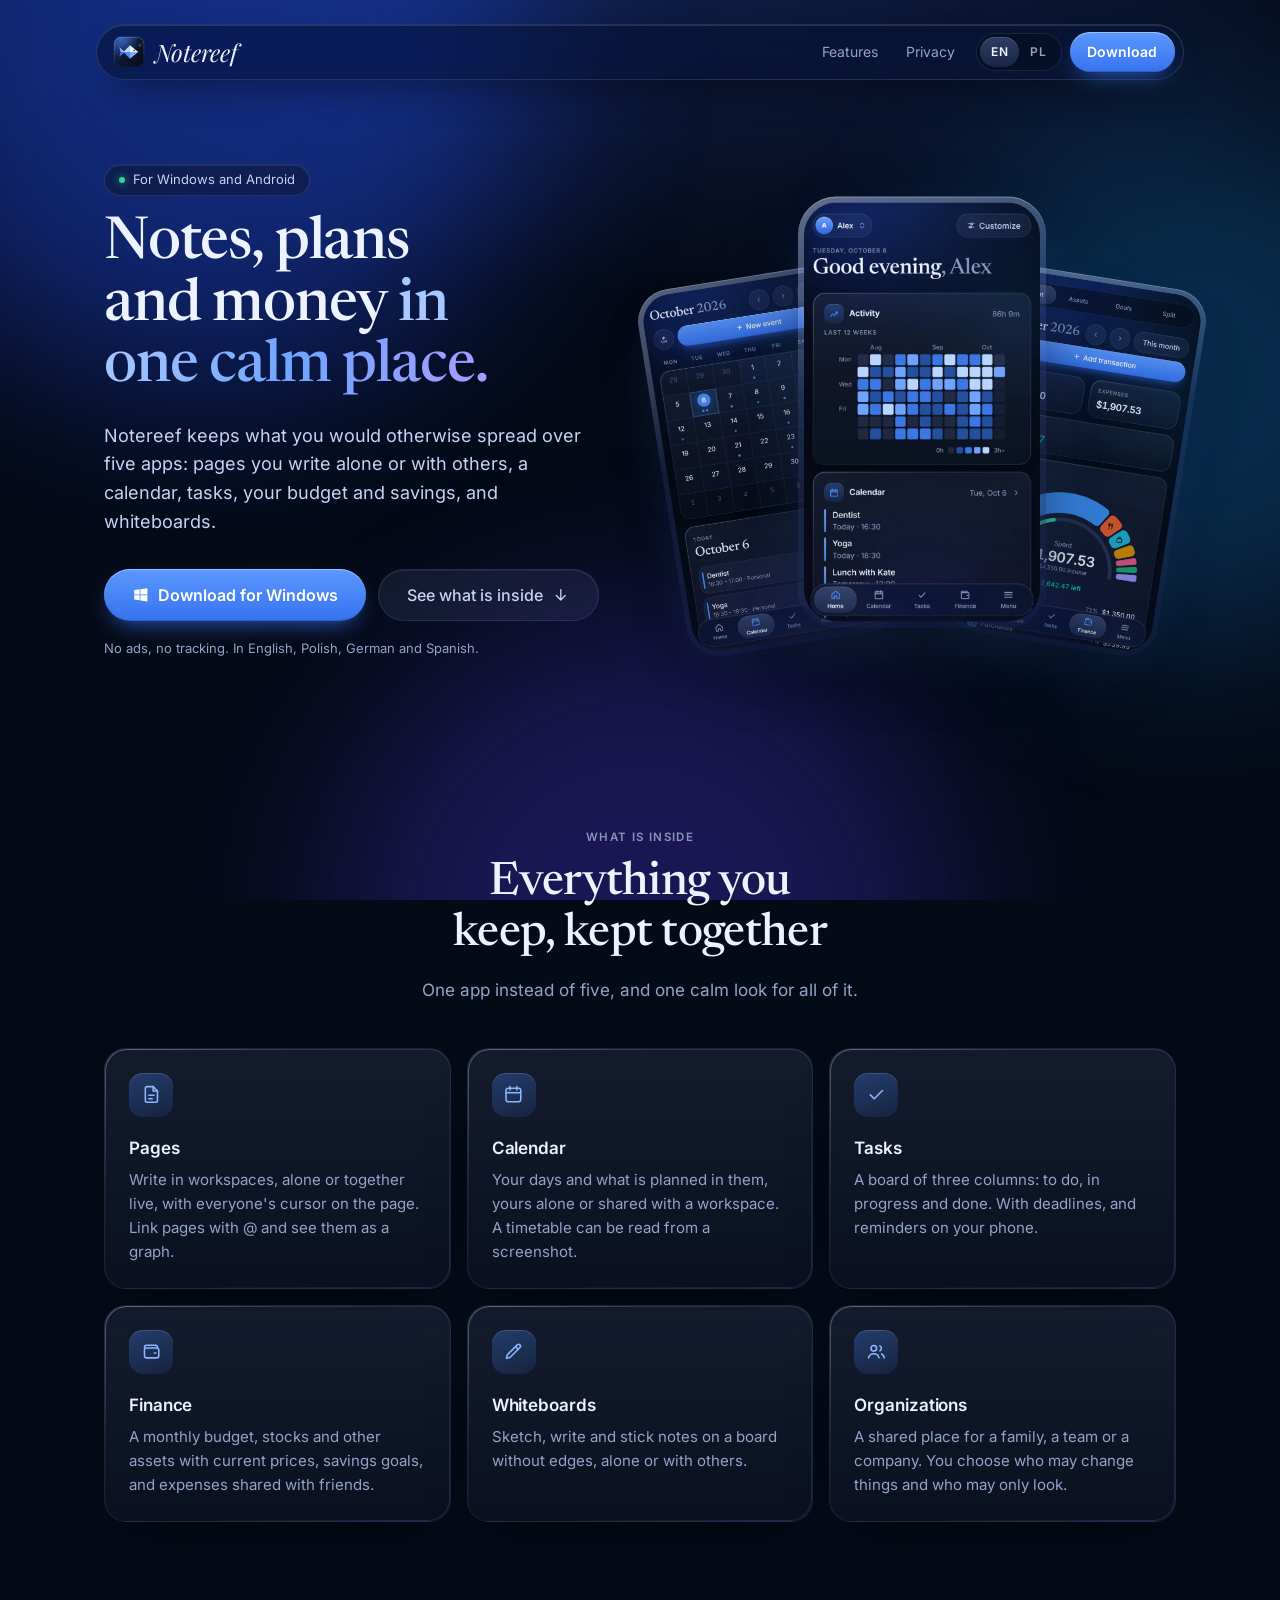
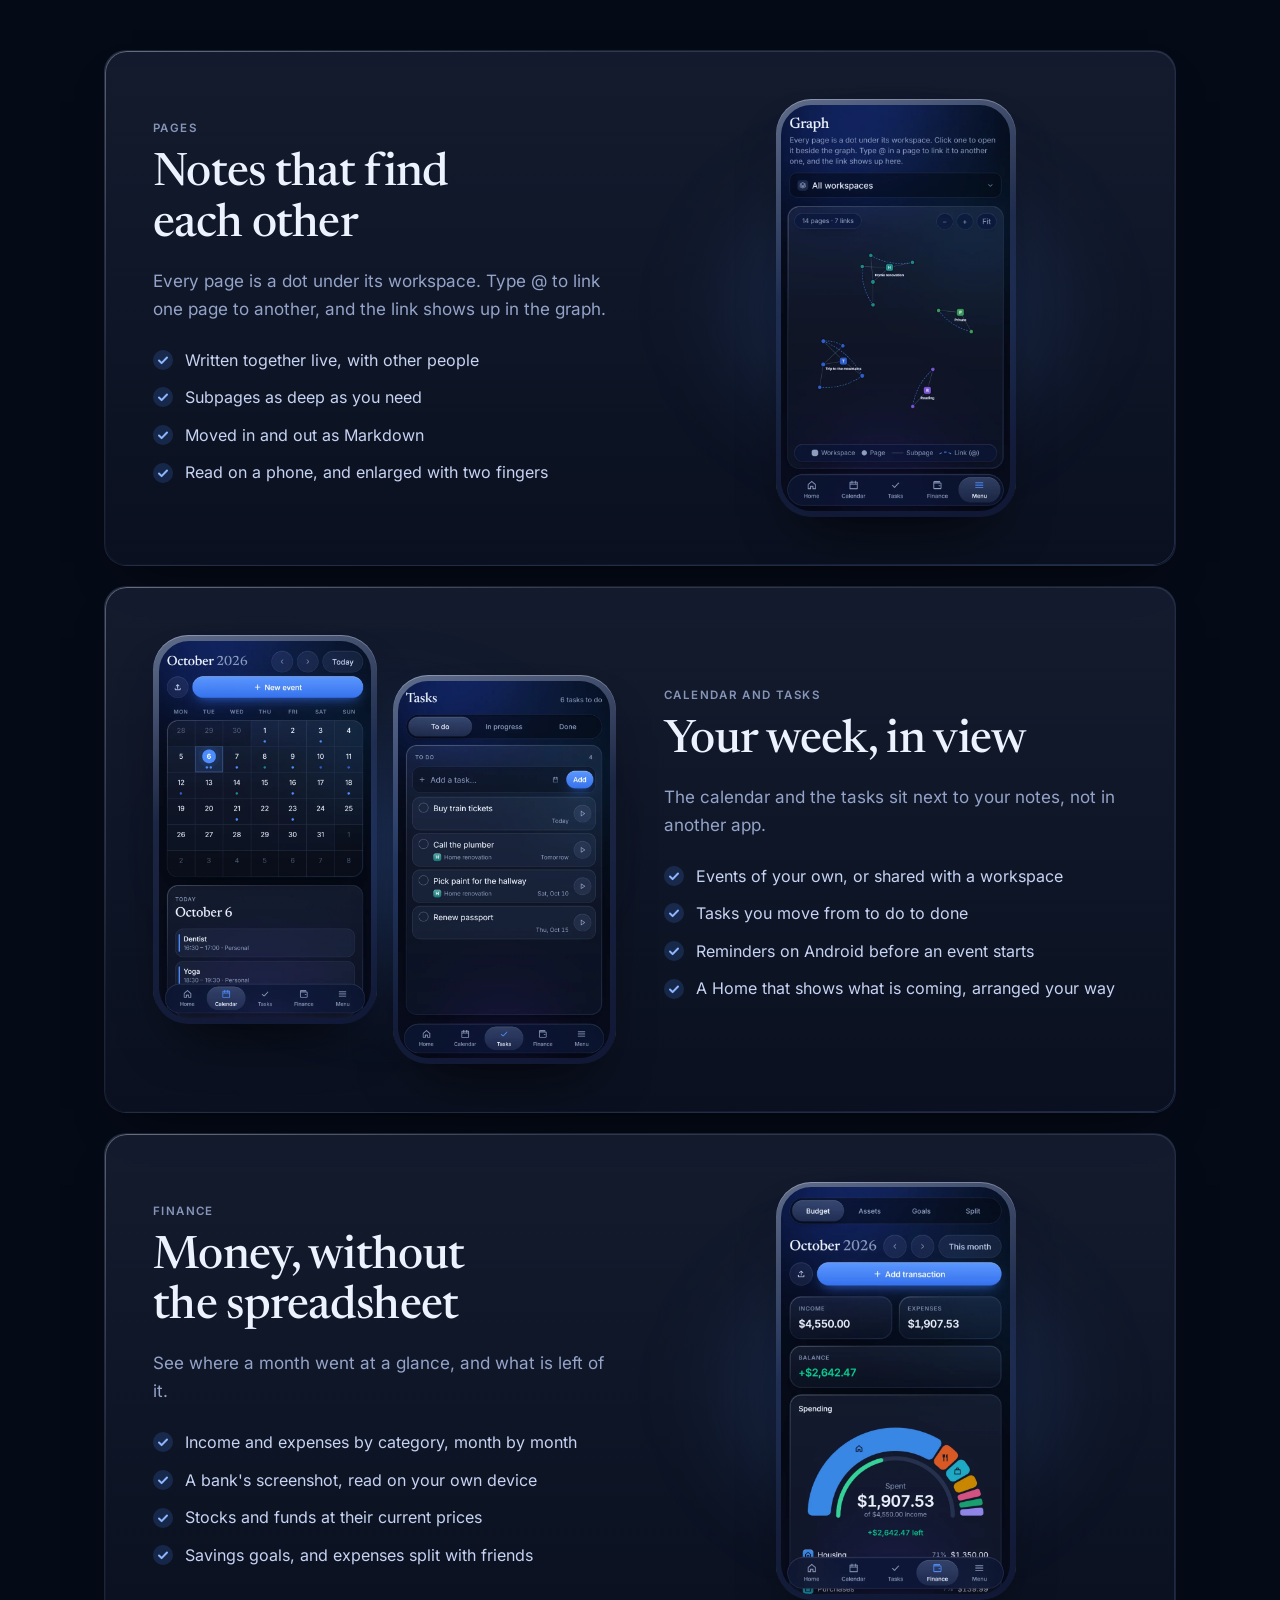
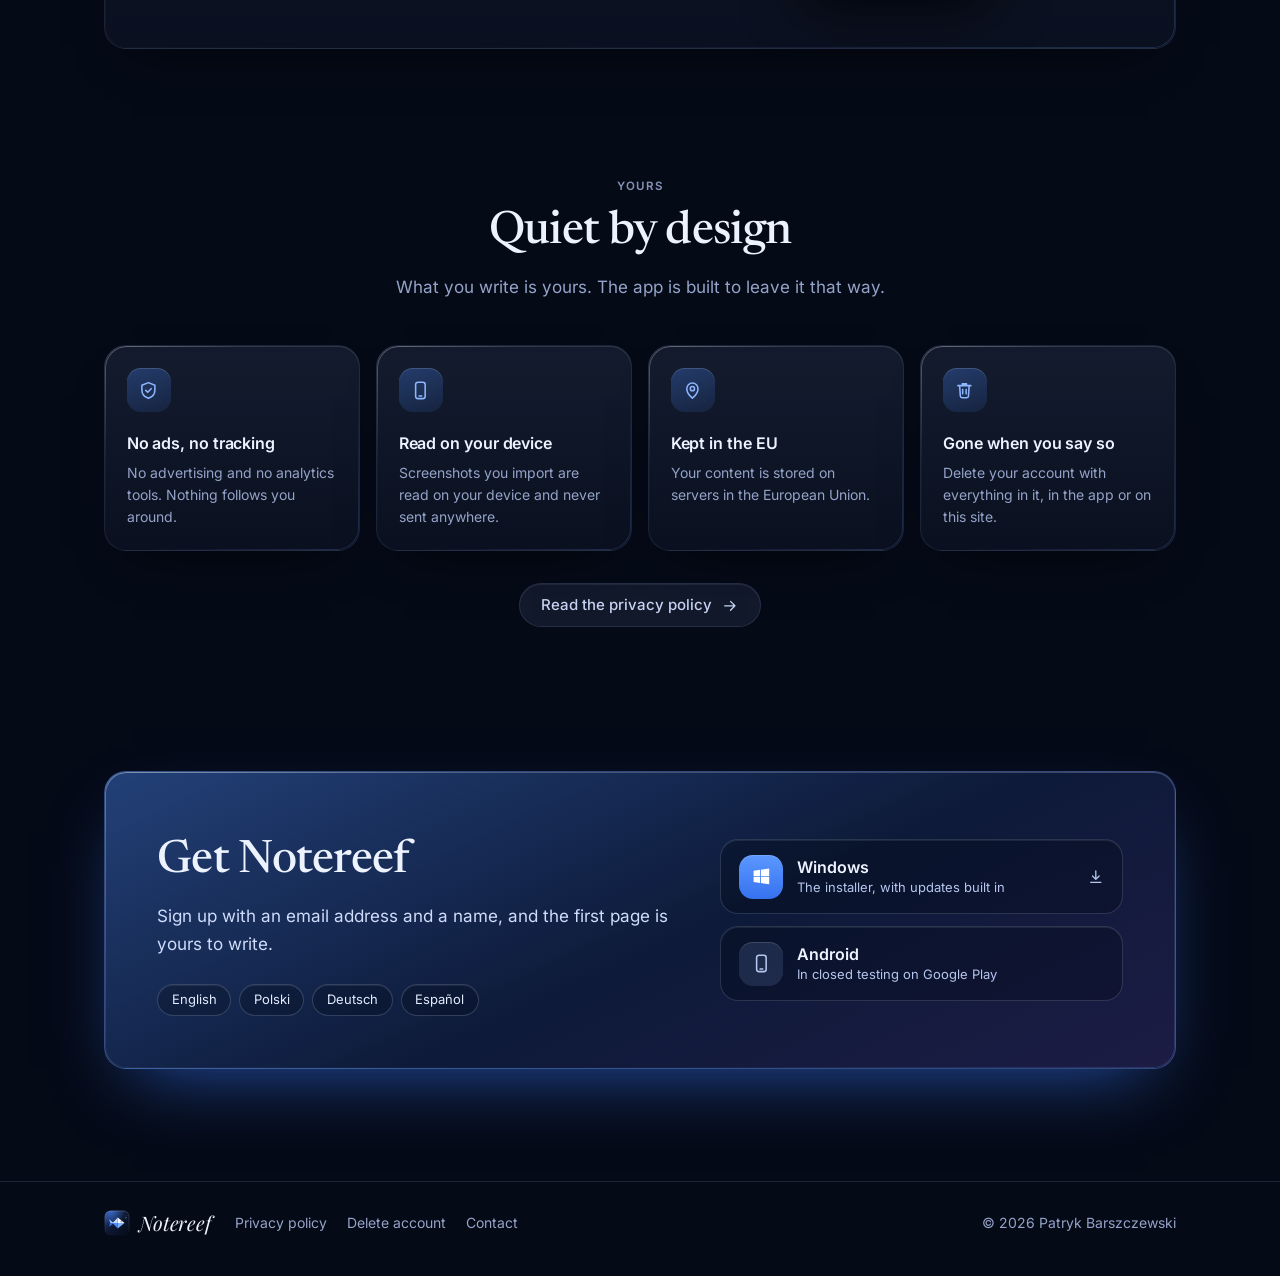
==== index.html @ 55ffca1d "Add files via upload" ====
<!doctype html>
<html lang="en">
  <head>
    <meta charset="utf-8" />
    <meta name="viewport" content="width=device-width, initial-scale=1" />
    <title>Notereef – notes, plans and money in one calm place</title>
    <meta name="title-en" content="Notereef – notes, plans and money in one calm place" />
    <meta name="title-pl" content="Notereef – notatki, plany i pieniądze w jednym spokojnym miejscu" />
    <meta
      name="description"
      content="Notereef keeps your notes, calendar, tasks and finances in one app, alone or with others. For Windows and Android."
    />
    <meta name="theme-color" content="#050a17" />
    <link rel="icon" href="icon.svg" type="image/svg+xml" />
    <link rel="stylesheet" href="style.css" />
    <script src="site.js"></script>
  </head>
  <body>
    <!-- The signs used on this page, drawn once. -->
    <svg width="0" height="0" style="position: absolute" aria-hidden="true">
      <symbol id="i-page" viewBox="0 0 24 24">
        <path d="M14 3H7a2 2 0 0 0-2 2v14a2 2 0 0 0 2 2h10a2 2 0 0 0 2-2V8z" />
        <path d="M14 3v5h5M9 13h6M9 17h4" />
      </symbol>
      <symbol id="i-calendar" viewBox="0 0 24 24">
        <rect x="3.5" y="5" width="17" height="15.5" rx="2.5" />
        <path d="M3.5 10h17M8 3v4M16 3v4" />
      </symbol>
      <symbol id="i-check" viewBox="0 0 24 24"><path d="M5 12.5l4.5 4.5L19 7.5" /></symbol>
      <symbol id="i-wallet" viewBox="0 0 24 24">
        <path d="M4 8V7.5A2.5 2.5 0 0 1 6.5 5H17a2 2 0 0 1 2 2v1" />
        <rect x="4" y="8" width="16.5" height="11.5" rx="2.5" />
        <path d="M15.5 13.75h1.5" />
      </symbol>
      <symbol id="i-pen" viewBox="0 0 24 24">
        <path d="M4 20l1-4L16.5 4.5a2.1 2.1 0 0 1 3 3L8 19z" />
        <path d="M14.5 6.5l3 3" />
      </symbol>
      <symbol id="i-users" viewBox="0 0 24 24">
        <circle cx="9" cy="8.5" r="3.25" />
        <path d="M3 19.5c.6-3 3-4.75 6-4.75s5.4 1.75 6 4.75" />
        <path d="M16 5.6a3.25 3.25 0 0 1 0 5.8M18 14.9c1.7.6 2.7 2.1 3 4.6" />
      </symbol>
      <symbol id="i-shield" viewBox="0 0 24 24">
        <path d="M12 3l7.5 3v5.5c0 4.5-3 8-7.5 9.5-4.5-1.5-7.5-5-7.5-9.5V6z" />
        <path d="M9 12l2.2 2.2L15.2 10" />
      </symbol>
      <symbol id="i-device" viewBox="0 0 24 24">
        <rect x="6.5" y="2.5" width="11" height="19" rx="2.75" />
        <path d="M10.5 18.5h3" />
      </symbol>
      <symbol id="i-pin" viewBox="0 0 24 24">
        <path d="M12 21s6.5-5.6 6.5-11a6.5 6.5 0 0 0-13 0c0 5.4 6.5 11 6.5 11z" />
        <circle cx="12" cy="10" r="2.4" />
      </symbol>
      <symbol id="i-trash" viewBox="0 0 24 24">
        <path
          d="M4.5 6.5h15M9.5 6.5v-2h5v2M6.5 6.5l.8 12a2 2 0 0 0 2 1.9h5.4a2 2 0 0 0 2-1.9l.8-12M10 11v5M14 11v5"
        />
      </symbol>
      <symbol id="i-down" viewBox="0 0 24 24"><path d="M12 5v14M6 13l6 6 6-6" /></symbol>
      <symbol id="i-right" viewBox="0 0 24 24"><path d="M5 12h14M13 6l6 6-6 6" /></symbol>
      <symbol id="i-download" viewBox="0 0 24 24">
        <path d="M12 4v11M7.5 11l4.5 4.5 4.5-4.5M5 19.5h14" />
      </symbol>
      <symbol id="i-windows" viewBox="0 0 24 24">
        <path
          fill="currentColor"
          stroke="none"
          d="M3 5.5l7.5-1.05v7.05H3zM11.5 4.3L21 3v8.5h-9.5zM3 12.5h7.5v7.05L3 18.5zM11.5 12.5H21V21l-9.5-1.3z"
        />
      </symbol>
    </svg>

    <div class="aurora" aria-hidden="true"><span></span><span></span><span></span></div>

    <div class="bar-place">
      <header class="bar">
        <a class="brand" href="index.html" data-page="index.html">
          <img src="icon.svg" alt="" /><span class="wordmark">Notereef</span>
        </a>
        <nav>
          <a class="en" href="#features">Features</a>
          <a class="en" href="#privacy">Privacy</a>
          <a class="pl" href="#funkcje">Funkcje</a>
          <a class="pl" href="#prywatnosc">Prywatność</a>
        </nav>
        <div class="langs" role="group" aria-label="Language / Język">
          <button type="button" data-set="en" title="English">EN</button>
          <button type="button" data-set="pl" title="Polski">PL</button>
        </div>
        <a class="btn en" href="#get">Download</a>
        <a class="btn pl" href="#pobierz">Pobierz</a>
      </header>
    </div>

    <!-- ---------------------------------------------------------------- English -->
    <main class="en" lang="en">
      <div class="wrap hero">
        <div class="rise">
          <span class="chip"><span class="dot"></span>For Windows and Android</span>
          <h1>Notes, plans and money <em>in one calm place.</em></h1>
          <p class="lead">
            Notereef keeps what you would otherwise spread over five apps: pages you write alone or
            with others, a calendar, tasks, your budget and savings, and whiteboards.
          </p>
          <div class="actions">
            <a
              class="btn large"
              href="https://github.com/patbargg/notereef-releases/releases/latest"
            >
              <svg class="line"><use href="#i-windows" /></svg>Download for Windows
            </a>
            <a class="btn large soft" href="#features">
              See what is inside<svg class="line"><use href="#i-down" /></svg>
            </a>
          </div>
          <p class="note">No ads, no tracking. In English, Polish, German and Spanish.</p>
        </div>
        <div class="phones rise" style="--after: 0.15s" aria-hidden="true">
          <figure class="phone">
            <img src="shots/calendar-en.webp" alt="" width="720" height="1280" loading="lazy" />
          </figure>
          <figure class="phone">
            <img src="shots/finance-en.webp" alt="" width="720" height="1280" loading="lazy" />
          </figure>
          <figure class="phone">
            <img src="shots/home-en.webp" alt="" width="720" height="1280" loading="lazy" />
          </figure>
        </div>
      </div>

      <section id="features" class="wrap">
        <div class="head rise">
          <p class="eyebrow">What is inside</p>
          <h2>Everything you keep, kept together</h2>
          <p>One app instead of five, and one calm look for all of it.</p>
        </div>
        <div class="grid">
          <article class="card lift feature rise">
            <span class="tile"><svg class="line"><use href="#i-page" /></svg></span>
            <h3>Pages</h3>
            <p>
              Write in workspaces, alone or together live, with everyone's cursor on the page.
              Link pages with @ and see them as a graph.
            </p>
          </article>
          <article class="card lift feature rise" style="--after: 0.06s">
            <span class="tile"><svg class="line"><use href="#i-calendar" /></svg></span>
            <h3>Calendar</h3>
            <p>
              Your days and what is planned in them, yours alone or shared with a workspace. A
              timetable can be read from a screenshot.
            </p>
          </article>
          <article class="card lift feature rise" style="--after: 0.12s">
            <span class="tile"><svg class="line"><use href="#i-check" /></svg></span>
            <h3>Tasks</h3>
            <p>
              A board of three columns: to do, in progress and done. With deadlines, and reminders
              on your phone.
            </p>
          </article>
          <article class="card lift feature rise">
            <span class="tile"><svg class="line"><use href="#i-wallet" /></svg></span>
            <h3>Finance</h3>
            <p>
              A monthly budget, stocks and other assets with current prices, savings goals, and
              expenses shared with friends.
            </p>
          </article>
          <article class="card lift feature rise" style="--after: 0.06s">
            <span class="tile"><svg class="line"><use href="#i-pen" /></svg></span>
            <h3>Whiteboards</h3>
            <p>
              Sketch, write and stick notes on a board without edges, alone or with others.
            </p>
          </article>
          <article class="card lift feature rise" style="--after: 0.12s">
            <span class="tile"><svg class="line"><use href="#i-users" /></svg></span>
            <h3>Organizations</h3>
            <p>
              A shared place for a family, a team or a company. You choose who may change things
              and who may only look.
            </p>
          </article>
        </div>
      </section>

      <section class="wrap">
        <div class="card show rise">
          <div class="words">
            <p class="eyebrow">Pages</p>
            <h2>Notes that find each other</h2>
            <p class="say">
              Every page is a dot under its workspace. Type @ to link one page to another, and the
              link shows up in the graph.
            </p>
            <ul class="ticks">
              <li>Written together live, with other people</li>
              <li>Subpages as deep as you need</li>
              <li>Moved in and out as Markdown</li>
              <li>Read on a phone, and enlarged with two fingers</li>
            </ul>
          </div>
          <div class="screens">
            <figure class="screen">
              <img
                src="shots/graph-en.webp"
                alt="The graph: four workspaces and their pages, joined by lines"
                width="720"
                height="1280"
                loading="lazy"
              />
            </figure>
          </div>
        </div>

        <div class="card show turned rise">
          <div class="words">
            <p class="eyebrow">Calendar and tasks</p>
            <h2>Your week, in view</h2>
            <p class="say">
              The calendar and the tasks sit next to your notes, not in another app.
            </p>
            <ul class="ticks">
              <li>Events of your own, or shared with a workspace</li>
              <li>Tasks you move from to do to done</li>
              <li>Reminders on Android before an event starts</li>
              <li>A Home that shows what is coming, arranged your way</li>
            </ul>
          </div>
          <div class="screens">
            <figure class="screen">
              <img
                src="shots/calendar-en.webp"
                alt="The calendar: a month, and the events of the chosen day"
                width="720"
                height="1280"
                loading="lazy"
              />
            </figure>
            <figure class="screen">
              <img
                src="shots/tasks-en.webp"
                alt="The tasks: a list of what is to do"
                width="720"
                height="1280"
                loading="lazy"
              />
            </figure>
          </div>
        </div>

        <div class="card show rise">
          <div class="words">
            <p class="eyebrow">Finance</p>
            <h2>Money, without the spreadsheet</h2>
            <p class="say">
              See where a month went at a glance, and what is left of it.
            </p>
            <ul class="ticks">
              <li>Income and expenses by category, month by month</li>
              <li>A bank's screenshot, read on your own device</li>
              <li>Stocks and funds at their current prices</li>
              <li>Savings goals, and expenses split with friends</li>
            </ul>
          </div>
          <div class="screens">
            <figure class="screen">
              <img
                src="shots/finance-en.webp"
                alt="The budget: income, expenses, and a chart of the month's spending"
                width="720"
                height="1280"
                loading="lazy"
              />
            </figure>
          </div>
        </div>
      </section>

      <section id="privacy" class="wrap">
        <div class="head rise">
          <p class="eyebrow">Yours</p>
          <h2>Quiet by design</h2>
          <p>What you write is yours. The app is built to leave it that way.</p>
        </div>
        <div class="quiet">
          <article class="card feature rise">
            <span class="tile"><svg class="line"><use href="#i-shield" /></svg></span>
            <h3>No ads, no tracking</h3>
            <p>No advertising and no analytics tools. Nothing follows you around.</p>
          </article>
          <article class="card feature rise" style="--after: 0.06s">
            <span class="tile"><svg class="line"><use href="#i-device" /></svg></span>
            <h3>Read on your device</h3>
            <p>Screenshots you import are read on your device and never sent anywhere.</p>
          </article>
          <article class="card feature rise" style="--after: 0.12s">
            <span class="tile"><svg class="line"><use href="#i-pin" /></svg></span>
            <h3>Kept in the EU</h3>
            <p>Your content is stored on servers in the European Union.</p>
          </article>
          <article class="card feature rise" style="--after: 0.18s">
            <span class="tile"><svg class="line"><use href="#i-trash" /></svg></span>
            <h3>Gone when you say so</h3>
            <p>Delete your account with everything in it, in the app or on this site.</p>
          </article>
        </div>
        <p class="center rise">
          <a class="btn soft" href="privacy.html" data-page="privacy.html">
            Read the privacy policy<svg class="line"><use href="#i-right" /></svg>
          </a>
        </p>
      </section>

      <section id="get" class="wrap">
        <div class="card tinted get rise">
          <div>
            <h2>Get Notereef</h2>
            <p class="say">
              Sign up with an email address and a name, and the first page is yours to write.
            </p>
            <div class="chips">
              <span class="chip">English</span><span class="chip">Polski</span
              ><span class="chip">Deutsch</span><span class="chip">Español</span>
            </div>
          </div>
          <div class="ways">
            <a class="way" href="https://github.com/patbargg/notereef-releases/releases/latest">
              <span class="tile"><svg class="line"><use href="#i-windows" /></svg></span>
              <span><strong>Windows</strong><span>The installer, with updates built in</span></span>
              <svg class="line go"><use href="#i-download" /></svg>
            </a>
            <div class="way later">
              <span class="tile"><svg class="line"><use href="#i-device" /></svg></span>
              <span><strong>Android</strong><span>In closed testing on Google Play</span></span>
            </div>
          </div>
        </div>
      </section>
    </main>

    <!-- ----------------------------------------------------------------- Polski -->
    <main class="pl" lang="pl">
      <div class="wrap hero">
        <div class="rise">
          <span class="chip"><span class="dot"></span>Na Windows i Androida</span>
          <h1>Notatki, plany i pieniądze <em>w jednym spokojnym miejscu.</em></h1>
          <p class="lead">
            Notereef trzyma to, co zwykle jest rozrzucone po pięciu aplikacjach: strony pisane
            samodzielnie lub z innymi, kalendarz, zadania, budżet i oszczędności oraz tablice.
          </p>
          <div class="actions">
            <a
              class="btn large"
              href="https://github.com/patbargg/notereef-releases/releases/latest"
            >
              <svg class="line"><use href="#i-windows" /></svg>Pobierz na Windows
            </a>
            <a class="btn large soft" href="#funkcje">
              Zobacz, co jest w środku<svg class="line"><use href="#i-down" /></svg>
            </a>
          </div>
          <p class="note">
            Bez reklam i bez śledzenia. Po polsku, angielsku, niemiecku i hiszpańsku.
          </p>
        </div>
        <div class="phones rise" style="--after: 0.15s" aria-hidden="true">
          <figure class="phone">
            <img src="shots/calendar-pl.webp" alt="" width="720" height="1280" loading="lazy" />
          </figure>
          <figure class="phone">
            <img src="shots/finance-pl.webp" alt="" width="720" height="1280" loading="lazy" />
          </figure>
          <figure class="phone">
            <img src="shots/home-pl.webp" alt="" width="720" height="1280" loading="lazy" />
          </figure>
        </div>
      </div>

      <section id="funkcje" class="wrap">
        <div class="head rise">
          <p class="eyebrow">Co jest w środku</p>
          <h2>Wszystko, co trzymasz, w jednym miejscu</h2>
          <p>Jedna aplikacja zamiast pięciu i jeden spokojny wygląd dla całości.</p>
        </div>
        <div class="grid">
          <article class="card lift feature rise">
            <span class="tile"><svg class="line"><use href="#i-page" /></svg></span>
            <h3>Strony</h3>
            <p>
              Pisz w przestrzeniach, samodzielnie albo wspólnie na żywo, z kursorem każdej osoby
              na stronie. Łącz strony znakiem @ i oglądaj je jako graf.
            </p>
          </article>
          <article class="card lift feature rise" style="--after: 0.06s">
            <span class="tile"><svg class="line"><use href="#i-calendar" /></svg></span>
            <h3>Kalendarz</h3>
            <p>
              Twoje dni i to, co w nich zaplanowane, tylko dla Ciebie albo wspólnie z przestrzenią.
              Plan zajęć można odczytać ze zrzutu ekranu.
            </p>
          </article>
          <article class="card lift feature rise" style="--after: 0.12s">
            <span class="tile"><svg class="line"><use href="#i-check" /></svg></span>
            <h3>Zadania</h3>
            <p>
              Tablica z trzema kolumnami: do zrobienia, w trakcie i zrobione. Z terminami i
              przypomnieniami na telefonie.
            </p>
          </article>
          <article class="card lift feature rise">
            <span class="tile"><svg class="line"><use href="#i-wallet" /></svg></span>
            <h3>Finanse</h3>
            <p>
              Budżet miesiąca, akcje i inny majątek z aktualnymi cenami, cele oszczędnościowe oraz
              wydatki dzielone ze znajomymi.
            </p>
          </article>
          <article class="card lift feature rise" style="--after: 0.06s">
            <span class="tile"><svg class="line"><use href="#i-pen" /></svg></span>
            <h3>Tablice</h3>
            <p>
              Szkicuj, pisz i przyklejaj karteczki na tablicy bez krawędzi, samodzielnie albo z
              innymi.
            </p>
          </article>
          <article class="card lift feature rise" style="--after: 0.12s">
            <span class="tile"><svg class="line"><use href="#i-users" /></svg></span>
            <h3>Organizacje</h3>
            <p>
              Wspólne miejsce dla rodziny, zespołu lub firmy. To Ty wybierasz, kto może zmieniać,
              a kto tylko oglądać.
            </p>
          </article>
        </div>
      </section>

      <section class="wrap">
        <div class="card show rise">
          <div class="words">
            <p class="eyebrow">Strony</p>
            <h2>Notatki, które się odnajdują</h2>
            <p class="say">
              Każda strona to kropka pod swoją przestrzenią. Wpisz @, żeby połączyć jedną stronę z
              drugą, a połączenie pojawi się na grafie.
            </p>
            <ul class="ticks">
              <li>Pisane wspólnie na żywo, z innymi osobami</li>
              <li>Podstrony tak głęboko, jak potrzebujesz</li>
              <li>Eksport i import w Markdownie</li>
              <li>Czytanie na telefonie i powiększanie dwoma palcami</li>
            </ul>
          </div>
          <div class="screens">
            <figure class="screen">
              <img
                src="shots/graph-pl.webp"
                alt="Graf: cztery przestrzenie i ich strony połączone liniami"
                width="720"
                height="1280"
                loading="lazy"
              />
            </figure>
          </div>
        </div>

        <div class="card show turned rise">
          <div class="words">
            <p class="eyebrow">Kalendarz i zadania</p>
            <h2>Twój tydzień na widoku</h2>
            <p class="say">
              Kalendarz i zadania są tuż obok notatek, a nie w innej aplikacji.
            </p>
            <ul class="ticks">
              <li>Wydarzenia własne albo wspólne z przestrzenią</li>
              <li>Zadania, które przesuwasz od „do zrobienia” do „zrobione”</li>
              <li>Przypomnienia na Androidzie przed początkiem wydarzenia</li>
              <li>Ekran Start, który pokazuje, co nadchodzi, ułożony po Twojemu</li>
            </ul>
          </div>
          <div class="screens">
            <figure class="screen">
              <img
                src="shots/calendar-pl.webp"
                alt="Kalendarz: miesiąc i wydarzenia wybranego dnia"
                width="720"
                height="1280"
                loading="lazy"
              />
            </figure>
            <figure class="screen">
              <img
                src="shots/tasks-pl.webp"
                alt="Zadania: lista tego, co jest do zrobienia"
                width="720"
                height="1280"
                loading="lazy"
              />
            </figure>
          </div>
        </div>

        <div class="card show rise">
          <div class="words">
            <p class="eyebrow">Finanse</p>
            <h2>Pieniądze bez arkusza kalkulacyjnego</h2>
            <p class="say">
              Jedno spojrzenie i wiesz, na co poszedł miesiąc i ile z niego zostało.
            </p>
            <ul class="ticks">
              <li>Przychody i wydatki według kategorii, miesiąc po miesiącu</li>
              <li>Zrzut ekranu z banku odczytany na Twoim urządzeniu</li>
              <li>Akcje i fundusze w aktualnych cenach</li>
              <li>Cele oszczędnościowe i wydatki dzielone ze znajomymi</li>
            </ul>
          </div>
          <div class="screens">
            <figure class="screen">
              <img
                src="shots/finance-pl.webp"
                alt="Budżet: przychody, wydatki i wykres wydatków w miesiącu"
                width="720"
                height="1280"
                loading="lazy"
              />
            </figure>
          </div>
        </div>
      </section>

      <section id="prywatnosc" class="wrap">
        <div class="head rise">
          <p class="eyebrow">Twoje</p>
          <h2>Spokój w założeniu</h2>
          <p>To, co piszesz, jest Twoje. Aplikacja jest zbudowana tak, żeby tak zostało.</p>
        </div>
        <div class="quiet">
          <article class="card feature rise">
            <span class="tile"><svg class="line"><use href="#i-shield" /></svg></span>
            <h3>Bez reklam i śledzenia</h3>
            <p>Żadnych reklam ani narzędzi analitycznych. Nic za Tobą nie chodzi.</p>
          </article>
          <article class="card feature rise" style="--after: 0.06s">
            <span class="tile"><svg class="line"><use href="#i-device" /></svg></span>
            <h3>Odczyt na urządzeniu</h3>
            <p>
              Importowane zrzuty ekranu są odczytywane na Twoim urządzeniu i nigdzie nie są
              wysyłane.
            </p>
          </article>
          <article class="card feature rise" style="--after: 0.12s">
            <span class="tile"><svg class="line"><use href="#i-pin" /></svg></span>
            <h3>Dane w UE</h3>
            <p>Twoje treści są przechowywane na serwerach w Unii Europejskiej.</p>
          </article>
          <article class="card feature rise" style="--after: 0.18s">
            <span class="tile"><svg class="line"><use href="#i-trash" /></svg></span>
            <h3>Znika, gdy zechcesz</h3>
            <p>Usuń konto ze wszystkim, co w nim jest: w aplikacji albo na tej stronie.</p>
          </article>
        </div>
        <p class="center rise">
          <a class="btn soft" href="privacy.html" data-page="privacy.html">
            Przeczytaj politykę prywatności<svg class="line"><use href="#i-right" /></svg>
          </a>
        </p>
      </section>

      <section id="pobierz" class="wrap">
        <div class="card tinted get rise">
          <div>
            <h2>Pobierz Notereef</h2>
            <p class="say">
              Załóż konto, podając adres e-mail i imię, a pierwsza strona czeka na Twoje słowa.
            </p>
            <div class="chips">
              <span class="chip">Polski</span><span class="chip">English</span
              ><span class="chip">Deutsch</span><span class="chip">Español</span>
            </div>
          </div>
          <div class="ways">
            <a class="way" href="https://github.com/patbargg/notereef-releases/releases/latest">
              <span class="tile"><svg class="line"><use href="#i-windows" /></svg></span>
              <span
                ><strong>Windows</strong><span>Instalator z wbudowanymi aktualizacjami</span></span
              >
              <svg class="line go"><use href="#i-download" /></svg>
            </a>
            <div class="way later">
              <span class="tile"><svg class="line"><use href="#i-device" /></svg></span>
              <span><strong>Android</strong><span>W zamkniętych testach w Google Play</span></span>
            </div>
          </div>
        </div>
      </section>
    </main>

    <footer>
      <div class="wrap">
        <a class="brand" href="index.html" data-page="index.html">
          <img src="icon.svg" alt="" /><span class="wordmark">Notereef</span>
        </a>
        <nav>
          <a href="privacy.html" data-page="privacy.html"
            ><span class="en">Privacy policy</span><span class="pl">Polityka prywatności</span></a
          >
          <a href="delete-account.html" data-page="delete-account.html"
            ><span class="en">Delete account</span><span class="pl">Usuń konto</span></a
          >
          <a href="mailto:barszczewski.patryk01@gmail.com"
            ><span class="en">Contact</span><span class="pl">Kontakt</span></a
          >
        </nav>
        <span>© 2026 Patryk Barszczewski</span>
      </div>
    </footer>
  </body>
</html>
---- style.css ----
/* The app's public pages, in the app's own look: a navy page with slow blue
   light behind it, panes of glass with a bright rim, pills for everything
   that is pressed, a serif for what is said large. Nothing is fetched from
   anywhere else: the fonts and the pictures lie next to this file. */

@font-face {
  font-family: "Inter Variable";
  font-style: normal;
  font-display: swap;
  font-weight: 100 900;
  src: url("fonts/inter-latin-ext-wght-normal.woff2") format("woff2-variations");
  unicode-range:
    U+0100-02BA, U+02BD-02C5, U+02C7-02CC, U+02CE-02D7, U+02DD-02FF, U+0304, U+0308,
    U+0329, U+1D00-1DBF, U+1E00-1E9F, U+1EF2-1EFF, U+2020, U+20A0-20AB, U+20AD-20C0,
    U+2113, U+2C60-2C7F, U+A720-A7FF;
}

@font-face {
  font-family: "Inter Variable";
  font-style: normal;
  font-display: swap;
  font-weight: 100 900;
  src: url("fonts/inter-latin-wght-normal.woff2") format("woff2-variations");
  unicode-range:
    U+0000-00FF, U+0131, U+0152-0153, U+02BB-02BC, U+02C6, U+02DA, U+02DC, U+0304,
    U+0308, U+0329, U+2000-206F, U+20AC, U+2122, U+2191, U+2193, U+2212, U+2215,
    U+FEFF, U+FFFD;
}

@font-face {
  font-family: "Newsreader Variable";
  font-style: normal;
  font-display: swap;
  font-weight: 200 800;
  src: url("fonts/newsreader-latin-ext-opsz-normal.woff2") format("woff2-variations");
  unicode-range:
    U+0100-02BA, U+02BD-02C5, U+02C7-02CC, U+02CE-02D7, U+02DD-02FF, U+0304, U+0308,
    U+0329, U+1D00-1DBF, U+1E00-1E9F, U+1EF2-1EFF, U+2020, U+20A0-20AB, U+20AD-20C0,
    U+2113, U+2C60-2C7F, U+A720-A7FF;
}

@font-face {
  font-family: "Newsreader Variable";
  font-style: normal;
  font-display: swap;
  font-weight: 200 800;
  src: url("fonts/newsreader-latin-opsz-normal.woff2") format("woff2-variations");
  unicode-range:
    U+0000-00FF, U+0131, U+0152-0153, U+02BB-02BC, U+02C6, U+02DA, U+02DC, U+0304,
    U+0308, U+0329, U+2000-206F, U+20AC, U+2122, U+2191, U+2193, U+2212, U+2215,
    U+FEFF, U+FFFD;
}

/* The wordmark only, so only the letters it has. */
@font-face {
  font-family: "Playfair Display";
  font-style: italic;
  font-display: swap;
  font-weight: 400;
  src: url("fonts/playfair-display-latin-400-italic.woff2") format("woff2");
}

:root {
  --bg: #050a17;
  --surface: #0d1731;
  --raised: rgb(145 175 255 / 0.16);
  --line: rgb(165 190 255 / 0.14);
  --fg: #edf2ff;
  --soft: #c6d3f3;
  --muted: #94a3c8;
  --accent: #4c8dff;
  --danger: #ff7b86;
  --good: #5fe0a3;
  --sans: "Inter Variable", "Segoe UI Variable", "Segoe UI", system-ui, sans-serif;
  --display: "Newsreader Variable", Georgia, "Times New Roman", serif;
  --brand: "Playfair Display", Georgia, serif;
  --ease-soft: cubic-bezier(0.22, 1, 0.36, 1);
  --ease-spring: cubic-bezier(0.34, 1.45, 0.64, 1);
  color-scheme: dark;
}

*,
::before,
::after {
  box-sizing: border-box;
}

html {
  -webkit-text-size-adjust: 100%;
  -webkit-tap-highlight-color: transparent;
  scroll-behavior: smooth;
  /* A link into the page stops under the bar that floats over it. */
  scroll-padding-top: 6rem;
}

body {
  margin: 0;
  min-height: 100vh;
  overflow-x: hidden;
  color: var(--fg);
  font: 16px/1.65 var(--sans);
  background: var(--bg);
  -webkit-font-smoothing: antialiased;
  text-rendering: optimizeLegibility;
}

::selection {
  background: rgb(76 141 255 / 0.4);
}

:focus-visible {
  outline: 2px solid rgb(110 165 255 / 0.75);
  outline-offset: 2px;
}

img {
  display: block;
  max-width: 100%;
}

[hidden] {
  display: none !important;
}

/* One language at a time once the script has picked it; without scripts both
   show, English first. */
html[data-lang="en"] .pl,
html[data-lang="pl"] .en {
  display: none !important;
}

/* --- The light behind the glass ------------------------------------------ */

.aurora {
  position: fixed;
  inset: 0;
  z-index: -1;
  overflow: hidden;
  pointer-events: none;
  background:
    radial-gradient(90% 60% at 50% -10%, rgb(26 52 122 / 0.55), transparent 70%), var(--bg);
}

/* Blurred once, then only moved, so the drift costs next to nothing. */
.aurora span {
  position: absolute;
  border-radius: 50%;
  filter: blur(90px);
  will-change: transform;
}

.aurora span:nth-child(1) {
  top: -22vw;
  left: -10vw;
  width: 52vw;
  height: 52vw;
  background: #2453ff;
  opacity: 0.4;
  animation: drift-a 32s ease-in-out infinite alternate;
}

.aurora span:nth-child(2) {
  top: 12vh;
  right: -14vw;
  width: 42vw;
  height: 42vw;
  background: #18a0ff;
  opacity: 0.22;
  animation: drift-b 38s ease-in-out infinite alternate;
}

.aurora span:nth-child(3) {
  bottom: -26vw;
  left: 26vw;
  width: 48vw;
  height: 48vw;
  background: #5b3dff;
  opacity: 0.26;
  animation: drift-c 44s ease-in-out infinite alternate;
}

@keyframes drift-a {
  to {
    transform: translate3d(14vw, 10vh, 0) scale(1.15);
  }
}

@keyframes drift-b {
  to {
    transform: translate3d(-16vw, 16vh, 0) scale(0.9);
  }
}

@keyframes drift-c {
  to {
    transform: translate3d(-12vw, -14vh, 0) scale(1.12);
  }
}

/* --- Building blocks ------------------------------------------------------ */

.wrap {
  width: 100%;
  max-width: 70rem;
  margin: 0 auto;
  padding-inline: 1.5rem;
}

/* The phones of the first screen lean out past the edge of a narrow one. */
main {
  overflow-x: clip;
}

/* A pane of glass, with light catching its top-left edge. */
.card {
  position: relative;
  border: 1px solid rgb(170 195 255 / 0.1);
  border-radius: 22px;
  background: linear-gradient(180deg, rgb(150 180 255 / 0.1) 0%, rgb(150 180 255 / 0.04) 100%);
  box-shadow:
    inset 0 1px 0 rgb(255 255 255 / 0.1),
    0 24px 48px -28px rgb(0 0 0 / 0.75);
}

.card::after {
  content: "";
  position: absolute;
  inset: 0;
  border-radius: inherit;
  padding: 1px;
  background: linear-gradient(
    140deg,
    rgb(255 255 255 / 0.3),
    rgb(255 255 255 / 0.04) 28%,
    transparent 55%,
    rgb(120 165 255 / 0.2)
  );
  mask:
    linear-gradient(#000 0 0) content-box exclude,
    linear-gradient(#000 0 0);
  pointer-events: none;
}

/* One that answers the pointer: it lifts, and a light follows (`--x` and
   `--y` are set by `site.js`). */
.card.lift {
  transition:
    transform 0.35s var(--ease-soft),
    border-color 0.25s ease,
    box-shadow 0.35s ease;
}

.card.lift::before {
  content: "";
  position: absolute;
  inset: 0;
  border-radius: inherit;
  background: radial-gradient(
    260px circle at var(--x, 50%) var(--y, 0%),
    rgb(130 170 255 / 0.2),
    transparent 70%
  );
  opacity: 0;
  transition: opacity 0.35s ease;
  pointer-events: none;
}

@media (hover: hover) {
  .card.lift:hover {
    transform: translateY(-3px);
    border-color: rgb(170 195 255 / 0.22);
    box-shadow:
      inset 0 1px 0 rgb(255 255 255 / 0.14),
      0 30px 60px -28px rgb(0 0 0 / 0.85),
      0 0 0 1px rgb(76 141 255 / 0.12),
      0 18px 50px -24px rgb(76 141 255 / 0.5);
  }

  .card.lift:hover::before {
    opacity: 1;
  }
}

/* Filled with the accent colour. */
.card.tinted {
  border-color: rgb(120 170 255 / 0.32);
  background: linear-gradient(
    155deg,
    rgb(76 141 255 / 0.42) 0%,
    rgb(60 110 235 / 0.16) 55%,
    rgb(120 100 255 / 0.2) 100%
  );
  box-shadow:
    inset 0 1px 0 rgb(255 255 255 / 0.18),
    0 30px 70px -30px rgb(54 114 238 / 0.7);
}

.btn {
  display: inline-flex;
  align-items: center;
  justify-content: center;
  gap: 0.55rem;
  height: 2.75rem;
  padding: 0 1.35rem;
  border: 0;
  border-radius: 999px;
  color: #fff;
  font: inherit;
  font-size: 0.9375rem;
  font-weight: 600;
  text-decoration: none;
  white-space: nowrap;
  background: linear-gradient(180deg, #5c98ff 0%, #3672ee 100%);
  box-shadow:
    inset 0 1px 0 rgb(255 255 255 / 0.4),
    inset 0 -1px 0 rgb(0 0 0 / 0.15),
    0 10px 24px -10px rgb(54 114 238 / 0.9);
  cursor: pointer;
  transition:
    filter 0.18s ease,
    background-color 0.18s ease,
    border-color 0.18s ease,
    color 0.18s ease,
    box-shadow 0.22s ease,
    transform 0.22s var(--ease-soft);
}

.btn svg {
  width: 1.1rem;
  height: 1.1rem;
  flex: none;
}

.btn.large {
  height: 3.25rem;
  padding: 0 1.75rem;
  font-size: 1rem;
}

.btn:hover:not(:disabled) {
  filter: brightness(1.1);
  box-shadow:
    inset 0 1px 0 rgb(255 255 255 / 0.45),
    inset 0 -1px 0 rgb(0 0 0 / 0.15),
    0 14px 32px -10px rgb(54 114 238 / 1);
}

.btn:active:not(:disabled) {
  transform: scale(0.96);
}

.btn.soft {
  color: var(--soft);
  font-weight: 500;
  border: 1px solid rgb(170 195 255 / 0.13);
  background: rgb(150 180 255 / 0.09);
  box-shadow: inset 0 1px 0 rgb(255 255 255 / 0.07);
}

.btn.soft:hover:not(:disabled) {
  color: var(--fg);
  filter: none;
  border-color: rgb(170 195 255 / 0.24);
  background: rgb(150 180 255 / 0.17);
  box-shadow: inset 0 1px 0 rgb(255 255 255 / 0.07);
}

.btn.danger {
  color: #fff;
  background: linear-gradient(180deg, #ff8791 0%, #e9505e 100%);
  box-shadow:
    inset 0 1px 0 rgb(255 255 255 / 0.35),
    0 10px 24px -10px rgb(233 80 94 / 0.8);
}

.btn.danger:hover:not(:disabled) {
  box-shadow:
    inset 0 1px 0 rgb(255 255 255 / 0.4),
    0 14px 32px -10px rgb(233 80 94 / 0.95);
}

.btn:disabled {
  opacity: 0.45;
  cursor: default;
}

.eyebrow {
  margin: 0;
  color: rgb(148 163 200 / 0.9);
  font-size: 0.72rem;
  font-weight: 600;
  letter-spacing: 0.12em;
  text-transform: uppercase;
}

.muted {
  color: var(--muted);
}

.small {
  font-size: 0.875rem;
}

/* A small pill that says something and does nothing. */
.chip {
  display: inline-flex;
  align-items: center;
  gap: 0.5rem;
  height: 2rem;
  padding: 0 0.85rem;
  border: 1px solid rgb(170 195 255 / 0.14);
  border-radius: 999px;
  color: var(--soft);
  font-size: 0.8125rem;
  background: rgb(12 21 46 / 0.5);
  box-shadow: inset 0 1px 0 rgb(255 255 255 / 0.08);
}

.chip .dot {
  width: 0.4rem;
  height: 0.4rem;
  border-radius: 50%;
  background: #34d399;
  box-shadow: 0 0 8px rgb(52 211 153 / 0.9);
}

/* The square a section's sign sits in, as on the app's Home. */
.tile {
  display: flex;
  align-items: center;
  justify-content: center;
  width: 2.75rem;
  height: 2.75rem;
  flex: none;
  border-radius: 14px;
  color: #8db6ff;
  background: linear-gradient(160deg, rgb(76 141 255 / 0.3), rgb(76 141 255 / 0.1));
  box-shadow: inset 0 1px 0 rgb(255 255 255 / 0.14);
}

.tile svg {
  width: 1.3rem;
  height: 1.3rem;
}

svg.line {
  fill: none;
  stroke: currentColor;
  stroke-width: 1.8;
  stroke-linecap: round;
  stroke-linejoin: round;
}

/* --- The bar over every page ---------------------------------------------- */

.bar-place {
  position: sticky;
  top: 0.75rem;
  z-index: 20;
  padding: 0.75rem 1rem 0;
}

.bar {
  display: flex;
  align-items: center;
  gap: 0.5rem;
  max-width: 68rem;
  height: 3.5rem;
  margin: 0 auto;
  padding: 0 0.5rem 0 1rem;
  border: 1px solid rgb(170 195 255 / 0.16);
  border-radius: 999px;
  background: rgb(12 21 46 / 0.66);
  backdrop-filter: blur(22px) saturate(170%);
  -webkit-backdrop-filter: blur(22px) saturate(170%);
  box-shadow:
    inset 0 1px 0 rgb(255 255 255 / 0.12),
    0 18px 40px -20px rgb(0 0 0 / 0.9);
}

.brand {
  display: flex;
  align-items: center;
  gap: 0.6rem;
  margin-right: auto;
  color: var(--fg);
  text-decoration: none;
}

.brand img {
  width: 2rem;
  height: 2rem;
}

.wordmark {
  font: italic 400 1.5rem/1 var(--brand);
  letter-spacing: -0.01em;
}

.bar nav {
  display: flex;
  gap: 0.15rem;
}

.bar nav a {
  padding: 0.4rem 0.8rem;
  border-radius: 999px;
  color: var(--muted);
  font-size: 0.875rem;
  text-decoration: none;
  transition:
    color 0.18s ease,
    background-color 0.18s ease;
}

.bar nav a:hover,
.bar nav a[aria-current="page"] {
  color: var(--fg);
  background: rgb(150 180 255 / 0.1);
}

/* The choice between the two languages. */
.langs {
  display: flex;
  padding: 0.2rem;
  border: 1px solid rgb(170 195 255 / 0.12);
  border-radius: 999px;
  background: rgb(5 10 23 / 0.45);
}

.langs button {
  height: 1.9rem;
  padding: 0 0.7rem;
  border: 0;
  border-radius: 999px;
  color: var(--muted);
  font: inherit;
  font-size: 0.75rem;
  font-weight: 600;
  letter-spacing: 0.04em;
  background: none;
  cursor: pointer;
  transition:
    color 0.18s ease,
    background-color 0.18s ease;
}

html[data-lang="en"] .langs [data-set="en"],
html[data-lang="pl"] .langs [data-set="pl"] {
  color: var(--fg);
  background: linear-gradient(180deg, rgb(150 180 255 / 0.28), rgb(150 180 255 / 0.14));
  box-shadow: inset 0 1px 0 rgb(255 255 255 / 0.14);
}

.bar .btn {
  height: 2.5rem;
  padding: 0 1.1rem;
  font-size: 0.875rem;
}

/* --- The first screen ------------------------------------------------------ */

.hero {
  display: grid;
  grid-template-columns: minmax(0, 1fr) minmax(0, 1fr);
  align-items: center;
  gap: 3.5rem;
  padding-block: 4.5rem 5rem;
}

.hero h1 {
  margin: 1.1rem 0 0;
  font: 500 clamp(2.5rem, 4.6vw, 4.2rem) / 1.05 var(--display);
  letter-spacing: -0.02em;
  text-wrap: balance;
}

/* The second half of the sentence, in the light of the page. */
.hero h1 em {
  font-style: normal;
  background: linear-gradient(100deg, #a9c8ff 10%, #6ea5ff 55%, #a99bff);
  -webkit-background-clip: text;
  background-clip: text;
  color: transparent;
}

.hero .lead {
  max-width: 30rem;
  margin: 1.4rem 0 0;
  color: var(--soft);
  font-size: 1.125rem;
  line-height: 1.6;
}

.actions {
  display: flex;
  flex-wrap: wrap;
  align-items: center;
  gap: 0.75rem;
  margin-top: 2rem;
}

.hero .note {
  margin: 1.1rem 0 0;
  color: var(--muted);
  font-size: 0.8125rem;
}

/* Three phones, the one in the middle in front. */
.phones {
  position: relative;
  height: 34rem;
}

.phones::before {
  content: "";
  position: absolute;
  inset: 12% 8%;
  border-radius: 50%;
  background: radial-gradient(closest-side, rgb(76 141 255 / 0.4), transparent);
  filter: blur(40px);
}

.phone {
  position: absolute;
  top: 50%;
  left: 50%;
  width: 15.5rem;
  margin: 0;
  padding: 0.4rem;
  border-radius: 2.4rem;
  background: linear-gradient(160deg, rgb(190 210 255 / 0.5), rgb(60 80 140 / 0.3) 40%, rgb(20 30 70 / 0.6));
  box-shadow:
    inset 0 1px 0 rgb(255 255 255 / 0.3),
    0 40px 80px -30px rgb(0 0 0 / 0.9),
    0 30px 80px -40px rgb(76 141 255 / 0.6);
  transform: translate(-50%, -50%) rotate(var(--turn, 0deg)) translate(var(--away, 0), var(--down, 0))
    scale(var(--size, 1));
  animation: float 9s ease-in-out infinite alternate;
  animation-delay: var(--wait, 0s);
}

.phone img {
  width: 100%;
  height: auto;
  aspect-ratio: 9 / 16;
  border-radius: 2.05rem;
  background: var(--surface);
}

.phone:nth-child(1) {
  --turn: -9deg;
  --away: -10rem;
  --down: 1.5rem;
  --size: 0.86;
  --wait: -3s;
  opacity: 0.9;
}

.phone:nth-child(2) {
  --turn: 9deg;
  --away: 10rem;
  --down: 1.5rem;
  --size: 0.86;
  --wait: -6s;
  opacity: 0.9;
}

.phone:nth-child(3) {
  z-index: 1;
}

@keyframes float {
  to {
    margin-top: -0.9rem;
  }
}

/* --- Sections -------------------------------------------------------------- */

section {
  padding-block: 4rem;
}

.head {
  max-width: 40rem;
  margin: 0 auto 2.75rem;
  text-align: center;
}

.head h2,
.show h2,
.get h2 {
  margin: 0.7rem 0 0;
  font: 500 clamp(2rem, 3.6vw, 2.9rem) / 1.1 var(--display);
  letter-spacing: -0.015em;
  text-wrap: balance;
}

.head p:not(.eyebrow) {
  margin: 1rem 0 0;
  color: var(--muted);
  font-size: 1.0625rem;
}

/* What the app is made of. */
.grid {
  display: grid;
  grid-template-columns: repeat(3, minmax(0, 1fr));
  gap: 1rem;
}

.feature {
  padding: 1.5rem;
}

.feature h3 {
  margin: 1.1rem 0 0.35rem;
  font-size: 1.0625rem;
  font-weight: 600;
  letter-spacing: -0.005em;
}

.feature p {
  margin: 0;
  color: var(--muted);
  font-size: 0.9375rem;
  line-height: 1.6;
}

/* A screen of the app next to what it is for. */
.show {
  display: grid;
  grid-template-columns: minmax(0, 1fr) minmax(0, 1fr);
  align-items: center;
  gap: 3rem;
  padding: 3rem;
}

.show + .show {
  margin-top: 1.25rem;
}

.show.turned .words {
  order: 2;
}

.show p.say {
  margin: 1rem 0 0;
  color: var(--muted);
  font-size: 1.0625rem;
}

.ticks {
  margin: 1.5rem 0 0;
  padding: 0;
  list-style: none;
}

.ticks li {
  position: relative;
  margin: 0.7rem 0;
  padding-left: 2rem;
  color: var(--soft);
}

.ticks li::before {
  content: "";
  position: absolute;
  top: 0.2rem;
  left: 0;
  width: 1.25rem;
  height: 1.25rem;
  border-radius: 50%;
  background:
    url("data:image/svg+xml,%3Csvg xmlns='http://www.w3.org/2000/svg' viewBox='0 0 20 20' fill='none' stroke='%238db6ff' stroke-width='2' stroke-linecap='round' stroke-linejoin='round'%3E%3Cpath d='M6 10.5l2.6 2.6L14 7.5'/%3E%3C/svg%3E")
      center / contain no-repeat,
    rgb(76 141 255 / 0.18);
}

.screens {
  position: relative;
  display: flex;
  align-items: flex-start;
  justify-content: center;
  gap: 1rem;
}

.screens::before {
  content: "";
  position: absolute;
  inset: 10% 5%;
  border-radius: 50%;
  background: radial-gradient(closest-side, rgb(76 141 255 / 0.28), transparent);
  filter: blur(40px);
}

.screen {
  position: relative;
  width: min(15rem, 100%);
  margin: 0;
  padding: 0.35rem;
  border-radius: 2.2rem;
  background: linear-gradient(160deg, rgb(190 210 255 / 0.45), rgb(60 80 140 / 0.28) 40%, rgb(20 30 70 / 0.55));
  box-shadow:
    inset 0 1px 0 rgb(255 255 255 / 0.28),
    0 30px 60px -30px rgb(0 0 0 / 0.9);
}

.screen img {
  width: 100%;
  height: auto;
  aspect-ratio: 9 / 16;
  border-radius: 1.9rem;
  background: var(--surface);
}

.screens .screen:nth-child(2) {
  margin-top: 2.5rem;
}

/* What the app does not do with what is put in it. */
.quiet {
  display: grid;
  grid-template-columns: repeat(4, minmax(0, 1fr));
  gap: 1rem;
}

.quiet .feature {
  padding: 1.35rem;
}

.quiet h3 {
  font-size: 1rem;
}

.quiet p {
  font-size: 0.875rem;
}

.center {
  margin-top: 2rem;
  text-align: center;
}

/* The last pane: where to get it. */
.get {
  display: grid;
  grid-template-columns: minmax(0, 1.3fr) minmax(0, 1fr);
  align-items: center;
  gap: 2.5rem;
  padding: 3.25rem;
  overflow: hidden;
}

.get p.say {
  margin: 1rem 0 0;
  color: #cfdcfb;
  font-size: 1.0625rem;
}

.get .chips {
  display: flex;
  flex-wrap: wrap;
  gap: 0.5rem;
  margin-top: 1.6rem;
}

.get .chip {
  border-color: rgb(200 220 255 / 0.2);
  color: #e3ebff;
  background: rgb(5 10 23 / 0.3);
}

.ways {
  display: grid;
  gap: 0.75rem;
}

.way {
  display: flex;
  align-items: center;
  gap: 0.9rem;
  padding: 0.9rem 1.1rem;
  border: 1px solid rgb(200 220 255 / 0.16);
  border-radius: 18px;
  color: var(--fg);
  text-decoration: none;
  background: rgb(5 10 23 / 0.34);
  box-shadow: inset 0 1px 0 rgb(255 255 255 / 0.08);
  transition:
    transform 0.3s var(--ease-soft),
    background-color 0.2s ease,
    border-color 0.2s ease;
}

a.way:hover {
  transform: translateY(-2px);
  border-color: rgb(200 220 255 / 0.32);
  background: rgb(5 10 23 / 0.5);
}

.way .tile {
  color: #fff;
  background: linear-gradient(180deg, #5c98ff 0%, #3672ee 100%);
}

.way strong {
  display: block;
  font-weight: 600;
  line-height: 1.3;
}

.way span span {
  display: block;
  color: #b6c6ee;
  font-size: 0.8125rem;
  line-height: 1.4;
}

.way.later .tile {
  color: #b6c6ee;
  background: rgb(150 180 255 / 0.14);
}

.way .go {
  width: 1.1rem;
  height: 1.1rem;
  margin-left: auto;
  flex: none;
  color: #b6c6ee;
}

/* --- The foot of every page ------------------------------------------------ */

footer {
  margin-top: 3rem;
  border-top: 1px solid var(--line);
}

footer .wrap {
  display: flex;
  flex-wrap: wrap;
  align-items: center;
  gap: 0.75rem 1.5rem;
  padding-block: 1.75rem 2.5rem;
  color: var(--muted);
  font-size: 0.875rem;
}

footer .brand {
  margin-right: 0;
}

footer .brand img {
  width: 1.6rem;
  height: 1.6rem;
}

footer .wordmark {
  font-size: 1.25rem;
}

footer nav {
  display: flex;
  flex-wrap: wrap;
  gap: 0.4rem 1.25rem;
  margin-right: auto;
}

footer a:not(.brand) {
  color: var(--muted);
  text-decoration: none;
  transition: color 0.18s ease;
}

footer a:not(.brand):hover {
  color: var(--fg);
}

/* --- A page of text (the policy, deleting an account) ----------------------- */

.doc {
  max-width: 50rem;
  padding-block: 3.5rem 2rem;
}

.doc > header {
  margin-bottom: 2.25rem;
}

.doc h1 {
  margin: 0.7rem 0 0;
  font: 500 clamp(2.3rem, 5vw, 3.4rem) / 1.08 var(--display);
  letter-spacing: -0.02em;
  text-wrap: balance;
}

.doc > header p:not(.eyebrow) {
  max-width: 40rem;
  margin: 1rem 0 0;
  color: var(--soft);
  font-size: 1.0625rem;
}

.doc h2 {
  margin: 2.75rem 0 0.6rem;
  font: 500 1.6rem/1.2 var(--display);
  letter-spacing: -0.01em;
}

.doc .card h2 {
  margin-top: 0;
  font-size: 1.35rem;
}

.doc .card h2:not(:first-child) {
  margin-top: 1.6rem;
}

.doc p,
.doc ul,
.doc ol {
  margin: 0.7rem 0;
  color: #d5dff7;
}

.doc ul,
.doc ol {
  padding-left: 1.25rem;
}

.doc li {
  margin: 0.4rem 0;
}

.doc li::marker {
  color: var(--accent);
}

.doc strong {
  color: var(--fg);
  font-weight: 600;
}

.doc a {
  color: #8fb8ff;
  text-decoration: underline;
  text-decoration-color: rgb(143 184 255 / 0.5);
  text-underline-offset: 3px;
}

.doc a:hover {
  text-decoration-color: currentColor;
}

.doc .card {
  margin: 1.5rem 0;
  padding: 1.5rem 1.6rem;
}

.doc .card > :first-child,
.doc .card > div > :first-child {
  margin-top: 0;
}

.doc .card > :last-child,
.doc .card > div > :last-child {
  margin-bottom: 0;
}

.doc p.muted {
  color: var(--muted);
}

.doc p.error,
.error {
  color: var(--danger);
}

.doc h2.done {
  color: var(--good);
}

table {
  width: 100%;
  border-collapse: collapse;
  font-size: 0.9375rem;
}

th,
td {
  padding: 0.75rem 1rem 0.75rem 0;
  border-bottom: 1px solid var(--line);
  color: #d5dff7;
  text-align: left;
  vertical-align: top;
}

th {
  padding-top: 0;
  color: rgb(148 163 200 / 0.9);
  font-size: 0.72rem;
  font-weight: 600;
  letter-spacing: 0.1em;
  text-transform: uppercase;
}

td:first-child {
  color: var(--fg);
  font-weight: 600;
}

td:last-child,
th:last-child {
  padding-right: 0;
}

tr:last-child td {
  padding-bottom: 0;
  border-bottom: 0;
}

label {
  display: block;
  margin-top: 1rem;
  color: var(--muted);
  font-size: 0.8125rem;
  font-weight: 500;
}

input[type="email"],
input[type="password"] {
  display: block;
  width: 100%;
  height: 2.9rem;
  margin-top: 0.4rem;
  padding: 0 1.1rem;
  border: 1px solid rgb(170 195 255 / 0.16);
  border-radius: 999px;
  color: var(--fg);
  font: inherit;
  background: rgb(5 10 23 / 0.5);
  box-shadow: inset 0 1px 2px rgb(0 0 0 / 0.4);
  outline: none;
  transition:
    border-color 0.18s ease,
    box-shadow 0.22s ease;
}

input[type="email"]:focus,
input[type="password"]:focus {
  border-color: rgb(110 165 255 / 0.7);
  box-shadow:
    inset 0 1px 2px rgb(0 0 0 / 0.4),
    0 0 0 4px rgb(76 141 255 / 0.18);
}

.check {
  display: flex;
  gap: 0.7rem;
  align-items: flex-start;
  color: #d5dff7;
  font-size: 0.9375rem;
  font-weight: 400;
}

.check input {
  width: 1.15rem;
  height: 1.15rem;
  flex: none;
  margin: 0.25rem 0 0;
  accent-color: var(--danger);
}

form .btn {
  margin-top: 1.25rem;
}

.row {
  display: flex;
  flex-wrap: wrap;
  gap: 0.6rem;
}

/* --- Arriving --------------------------------------------------------------- */

/* Only with scripts: without them nothing would ever bring these in. */
.js .rise {
  opacity: 0;
  transform: translateY(1.5rem);
  transition:
    opacity 0.9s var(--ease-soft),
    transform 0.9s var(--ease-soft);
  transition-delay: var(--after, 0s);
}

.js .rise.in {
  opacity: 1;
  transform: none;
}

/* --- Narrower screens ------------------------------------------------------- */

@media (max-width: 60rem) {
  .hero {
    grid-template-columns: minmax(0, 1fr);
    gap: 1rem;
    padding-block: 3rem 2rem;
    text-align: center;
  }

  .hero .lead {
    margin-inline: auto;
  }

  .actions {
    justify-content: center;
  }

  .phones {
    height: 30rem;
  }

  .grid {
    grid-template-columns: repeat(2, minmax(0, 1fr));
  }

  .quiet {
    grid-template-columns: repeat(2, minmax(0, 1fr));
  }

  .show,
  .get {
    grid-template-columns: minmax(0, 1fr);
    gap: 2.25rem;
    padding: 2rem;
  }

  .show.turned .words {
    order: 0;
  }

  .bar nav {
    display: none;
  }
}

@media (max-width: 36rem) {
  .wrap {
    padding-inline: 1rem;
  }

  .bar-place {
    top: 0.5rem;
    padding: 0.5rem 0.75rem 0;
  }

  .bar {
    height: 3.25rem;
    padding-left: 0.75rem;
  }

  .bar .btn {
    display: none;
  }

  .wordmark {
    font-size: 1.35rem;
  }

  section {
    padding-block: 2.75rem;
  }

  .hero h1 {
    font-size: 2.6rem;
  }

  .hero .lead {
    font-size: 1.0625rem;
  }

  .actions .btn {
    width: 100%;
  }

  .phones {
    height: 24.5rem;
  }

  .phone {
    width: 11.5rem;
    padding: 0.3rem;
    border-radius: 1.8rem;
  }

  .phone img {
    border-radius: 1.5rem;
  }

  .phone:nth-child(1) {
    --away: -6.5rem;
  }

  .phone:nth-child(2) {
    --away: 6.5rem;
  }

  .grid,
  .quiet {
    grid-template-columns: minmax(0, 1fr);
  }

  .show,
  .get {
    padding: 1.5rem 1.25rem;
    border-radius: 24px;
  }

  .screens {
    gap: 0.6rem;
  }

  .screen {
    padding: 0.25rem;
    border-radius: 1.6rem;
  }

  .screen img {
    border-radius: 1.35rem;
  }

  .doc {
    padding-block: 2.25rem 1rem;
  }

  .doc .card {
    padding: 1.25rem 1.1rem;
  }

  form .btn,
  .row .btn {
    width: 100%;
  }

  /* A table too wide for a phone: each row becomes a small block. */
  table,
  tbody,
  tr,
  td {
    display: block;
  }

  thead {
    display: none;
  }

  tr {
    padding: 0.8rem 0;
    border-bottom: 1px solid var(--line);
  }

  tr:first-child {
    padding-top: 0;
  }

  tr:last-child {
    padding-bottom: 0;
    border-bottom: 0;
  }

  td {
    padding: 0.1rem 0;
    border: 0;
  }

  td:last-child:not(:first-child):not(:nth-child(2)) {
    color: var(--muted);
    font-size: 0.8125rem;
  }
}

@media (prefers-reduced-motion: reduce) {
  html {
    scroll-behavior: auto;
  }

  *,
  ::before,
  ::after {
    animation-duration: 0.01ms !important;
    animation-delay: 0ms !important;
    animation-iteration-count: 1 !important;
    transition-duration: 0.01ms !important;
    transition-delay: 0ms !important;
  }
}
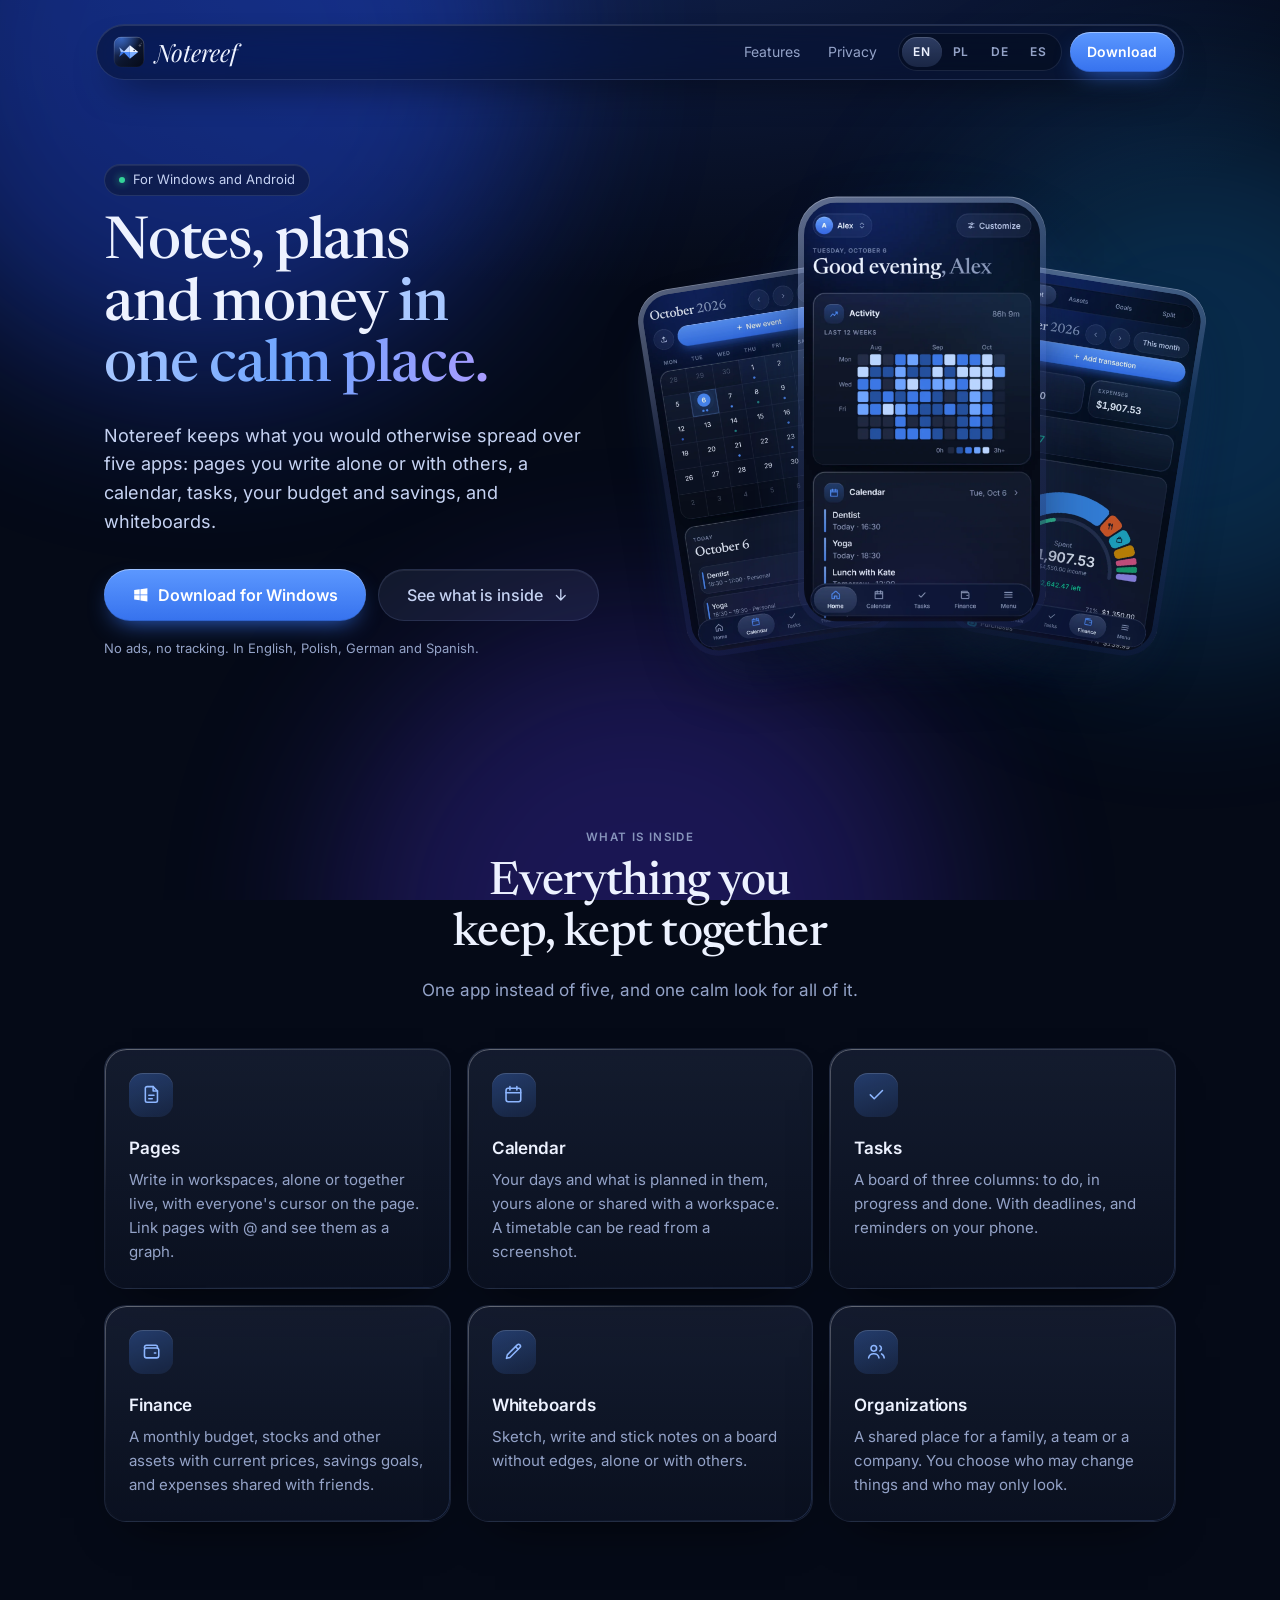
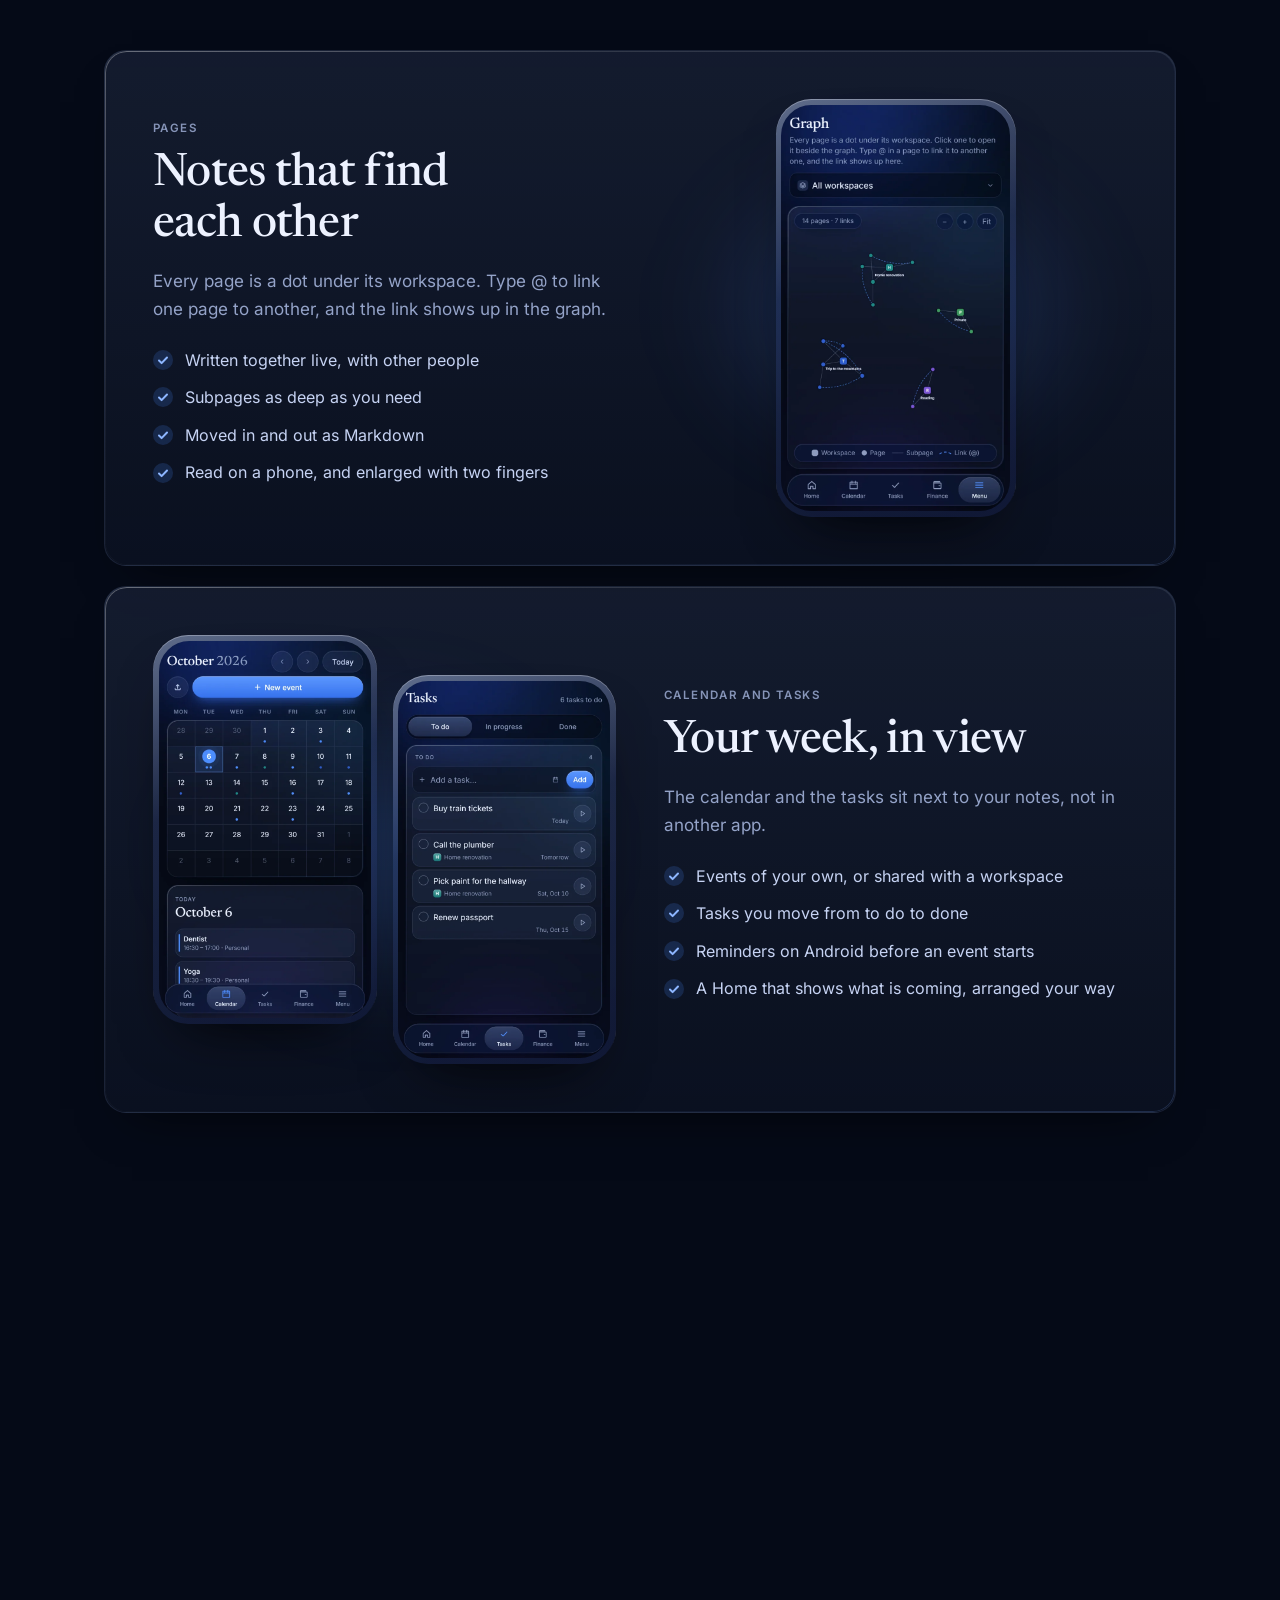
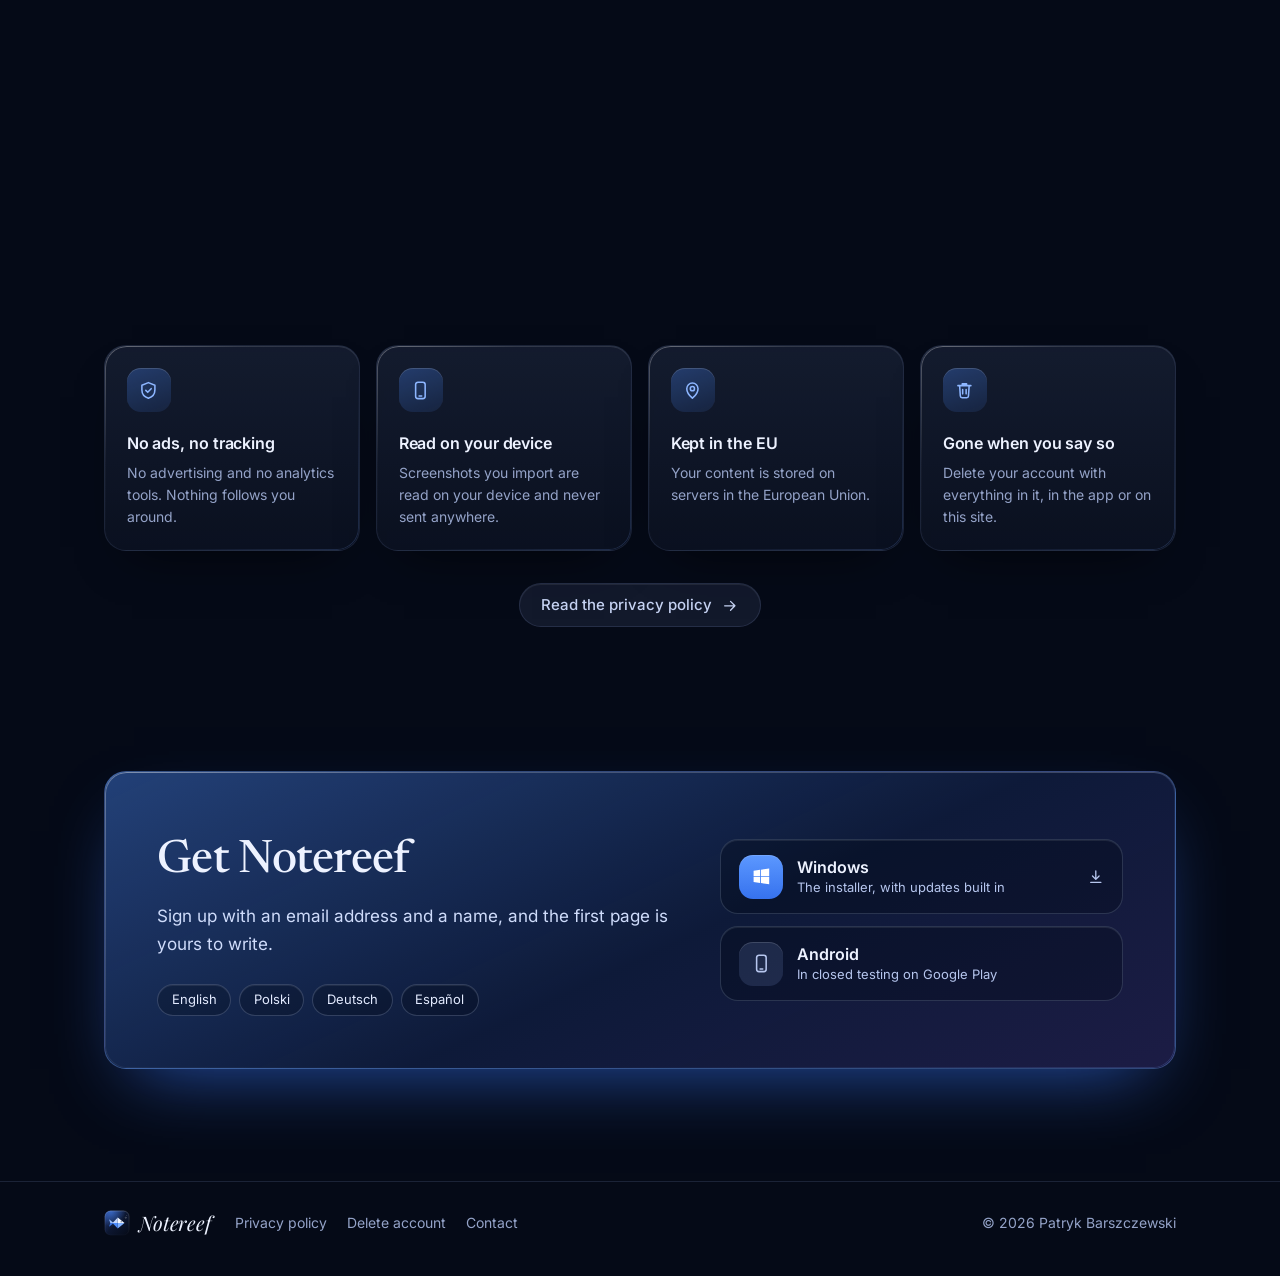
==== commit 59e0bd92: "Update" ====
--- a/index.html
+++ b/index.html
@@ -6,6 +6,8 @@
     <title>Notereef – notes, plans and money in one calm place</title>
     <meta name="title-en" content="Notereef – notes, plans and money in one calm place" />
     <meta name="title-pl" content="Notereef – notatki, plany i pieniądze w jednym spokojnym miejscu" />
+    <meta name="title-de" content="Notereef – Notizen, Pläne und Geld an einem ruhigen Ort" />
+    <meta name="title-es" content="Notereef – notas, planes y dinero en un solo lugar tranquilo" />
     <meta
       name="description"
       content="Notereef keeps your notes, calendar, tasks and finances in one app, alone or with others. For Windows and Android."
@@ -84,13 +86,21 @@
           <a class="en" href="#privacy">Privacy</a>
           <a class="pl" href="#funkcje">Funkcje</a>
           <a class="pl" href="#prywatnosc">Prywatność</a>
+          <a class="de" href="#funktionen">Funktionen</a>
+          <a class="de" href="#datenschutz">Datenschutz</a>
+          <a class="es" href="#funciones">Funciones</a>
+          <a class="es" href="#privacidad">Privacidad</a>
         </nav>
-        <div class="langs" role="group" aria-label="Language / Język">
+        <div class="langs" role="group" aria-label="Language">
           <button type="button" data-set="en" title="English">EN</button>
           <button type="button" data-set="pl" title="Polski">PL</button>
+          <button type="button" data-set="de" title="Deutsch">DE</button>
+          <button type="button" data-set="es" title="Español">ES</button>
         </div>
         <a class="btn en" href="#get">Download</a>
         <a class="btn pl" href="#pobierz">Pobierz</a>
+        <a class="btn de" href="#herunterladen">Download</a>
+        <a class="btn es" href="#descargar">Descargar</a>
       </header>
     </div>
 
@@ -598,6 +608,519 @@
       </section>
     </main>
 
+    <!-- ---------------------------------------------------------------- Deutsch -->
+    <main class="de" lang="de">
+      <div class="wrap hero">
+        <div class="rise">
+          <span class="chip"><span class="dot"></span>Für Windows und Android</span>
+          <h1>Notizen, Pläne und Geld <em>an einem ruhigen Ort.</em></h1>
+          <p class="lead">
+            Notereef bewahrt auf, was du sonst über fünf Apps verteilen würdest: Seiten, die du
+            allein oder mit anderen schreibst, einen Kalender, Aufgaben, dein Budget und deine
+            Ersparnisse sowie Whiteboards.
+          </p>
+          <div class="actions">
+            <a
+              class="btn large"
+              href="https://github.com/patbargg/notereef-releases/releases/latest"
+            >
+              <svg class="line"><use href="#i-windows" /></svg>Für Windows herunterladen
+            </a>
+            <a class="btn large soft" href="#funktionen">
+              Sieh, was drin ist<svg class="line"><use href="#i-down" /></svg>
+            </a>
+          </div>
+          <p class="note">
+            Keine Werbung, kein Tracking. Auf Deutsch, Englisch, Polnisch und Spanisch.
+          </p>
+        </div>
+        <div class="phones rise" style="--after: 0.15s" aria-hidden="true">
+          <figure class="phone">
+            <img src="shots/calendar-en.webp" alt="" width="720" height="1280" loading="lazy" />
+          </figure>
+          <figure class="phone">
+            <img src="shots/finance-en.webp" alt="" width="720" height="1280" loading="lazy" />
+          </figure>
+          <figure class="phone">
+            <img src="shots/home-en.webp" alt="" width="720" height="1280" loading="lazy" />
+          </figure>
+        </div>
+      </div>
+
+      <section id="funktionen" class="wrap">
+        <div class="head rise">
+          <p class="eyebrow">Was drin ist</p>
+          <h2>Alles, was du aufbewahrst, an einem Ort</h2>
+          <p>Eine App statt fünf, und ein ruhiges Aussehen für alles.</p>
+        </div>
+        <div class="grid">
+          <article class="card lift feature rise">
+            <span class="tile"><svg class="line"><use href="#i-page" /></svg></span>
+            <h3>Seiten</h3>
+            <p>
+              Schreibe in Arbeitsbereichen, allein oder gemeinsam in Echtzeit, mit dem Cursor jeder
+              Person auf der Seite. Verknüpfe Seiten mit @ und sieh sie als Graph.
+            </p>
+          </article>
+          <article class="card lift feature rise" style="--after: 0.06s">
+            <span class="tile"><svg class="line"><use href="#i-calendar" /></svg></span>
+            <h3>Kalender</h3>
+            <p>
+              Deine Tage und was in ihnen geplant ist, nur für dich oder mit einem Arbeitsbereich
+              geteilt. Ein Stundenplan lässt sich aus einem Screenshot einlesen.
+            </p>
+          </article>
+          <article class="card lift feature rise" style="--after: 0.12s">
+            <span class="tile"><svg class="line"><use href="#i-check" /></svg></span>
+            <h3>Aufgaben</h3>
+            <p>
+              Ein Board mit drei Spalten: zu erledigen, in Arbeit und erledigt. Mit Fristen und mit
+              Erinnerungen auf deinem Handy.
+            </p>
+          </article>
+          <article class="card lift feature rise">
+            <span class="tile"><svg class="line"><use href="#i-wallet" /></svg></span>
+            <h3>Finanzen</h3>
+            <p>
+              Ein Monatsbudget, Aktien und anderes Vermögen mit aktuellen Kursen, Sparziele und
+              Ausgaben, die du mit Freunden teilst.
+            </p>
+          </article>
+          <article class="card lift feature rise" style="--after: 0.06s">
+            <span class="tile"><svg class="line"><use href="#i-pen" /></svg></span>
+            <h3>Whiteboards</h3>
+            <p>
+              Skizziere, schreibe und klebe Notizen auf ein Board ohne Ränder, allein oder mit
+              anderen.
+            </p>
+          </article>
+          <article class="card lift feature rise" style="--after: 0.12s">
+            <span class="tile"><svg class="line"><use href="#i-users" /></svg></span>
+            <h3>Organisationen</h3>
+            <p>
+              Ein gemeinsamer Ort für eine Familie, ein Team oder eine Firma. Du bestimmst, wer
+              etwas ändern und wer nur zusehen darf.
+            </p>
+          </article>
+        </div>
+      </section>
+
+      <section class="wrap">
+        <div class="card show rise">
+          <div class="words">
+            <p class="eyebrow">Seiten</p>
+            <h2>Notizen, die zueinander finden</h2>
+            <p class="say">
+              Jede Seite ist ein Punkt unter ihrem Arbeitsbereich. Tippe @, um eine Seite mit einer
+              anderen zu verknüpfen, und die Verknüpfung erscheint im Graphen.
+            </p>
+            <ul class="ticks">
+              <li>Gemeinsam in Echtzeit geschrieben, mit anderen</li>
+              <li>Unterseiten, so tief du sie brauchst</li>
+              <li>Hinein und hinaus als Markdown</li>
+              <li>Auf dem Handy gelesen und mit zwei Fingern vergrößert</li>
+            </ul>
+          </div>
+          <div class="screens">
+            <figure class="screen">
+              <img
+                src="shots/graph-en.webp"
+                alt="Der Graph: vier Arbeitsbereiche und ihre Seiten, durch Linien verbunden"
+                width="720"
+                height="1280"
+                loading="lazy"
+              />
+            </figure>
+          </div>
+        </div>
+
+        <div class="card show turned rise">
+          <div class="words">
+            <p class="eyebrow">Kalender und Aufgaben</p>
+            <h2>Deine Woche im Blick</h2>
+            <p class="say">
+              Der Kalender und die Aufgaben liegen direkt neben deinen Notizen, nicht in einer
+              anderen App.
+            </p>
+            <ul class="ticks">
+              <li>Eigene Termine oder mit einem Arbeitsbereich geteilte</li>
+              <li>Aufgaben, die du von „zu erledigen“ nach „erledigt“ schiebst</li>
+              <li>Erinnerungen auf Android, bevor ein Termin beginnt</li>
+              <li>Ein Start, der zeigt, was ansteht, so angeordnet, wie du es magst</li>
+            </ul>
+          </div>
+          <div class="screens">
+            <figure class="screen">
+              <img
+                src="shots/calendar-en.webp"
+                alt="Der Kalender: ein Monat und die Termine des gewählten Tages"
+                width="720"
+                height="1280"
+                loading="lazy"
+              />
+            </figure>
+            <figure class="screen">
+              <img
+                src="shots/tasks-en.webp"
+                alt="Die Aufgaben: eine Liste dessen, was zu tun ist"
+                width="720"
+                height="1280"
+                loading="lazy"
+              />
+            </figure>
+          </div>
+        </div>
+
+        <div class="card show rise">
+          <div class="words">
+            <p class="eyebrow">Finanzen</p>
+            <h2>Geld ohne Tabellenkalkulation</h2>
+            <p class="say">
+              Sieh auf einen Blick, wohin ein Monat gegangen ist und was von ihm übrig ist.
+            </p>
+            <ul class="ticks">
+              <li>Einnahmen und Ausgaben nach Kategorie, Monat für Monat</li>
+              <li>Der Screenshot einer Bank, auf deinem eigenen Gerät gelesen</li>
+              <li>Aktien und Fonds zu ihren aktuellen Kursen</li>
+              <li>Sparziele und mit Freunden geteilte Ausgaben</li>
+            </ul>
+          </div>
+          <div class="screens">
+            <figure class="screen">
+              <img
+                src="shots/finance-en.webp"
+                alt="Das Budget: Einnahmen, Ausgaben und ein Diagramm der Ausgaben des Monats"
+                width="720"
+                height="1280"
+                loading="lazy"
+              />
+            </figure>
+          </div>
+        </div>
+      </section>
+
+      <section id="datenschutz" class="wrap">
+        <div class="head rise">
+          <p class="eyebrow">Deins</p>
+          <h2>Ruhe als Prinzip</h2>
+          <p>Was du schreibst, gehört dir. Die App ist so gebaut, dass es dabei bleibt.</p>
+        </div>
+        <div class="quiet">
+          <article class="card feature rise">
+            <span class="tile"><svg class="line"><use href="#i-shield" /></svg></span>
+            <h3>Keine Werbung, kein Tracking</h3>
+            <p>Keine Werbung und keine Analysewerkzeuge. Nichts verfolgt dich.</p>
+          </article>
+          <article class="card feature rise" style="--after: 0.06s">
+            <span class="tile"><svg class="line"><use href="#i-device" /></svg></span>
+            <h3>Auf deinem Gerät gelesen</h3>
+            <p>
+              Screenshots, die du importierst, werden auf deinem Gerät gelesen und nirgendwohin
+              gesendet.
+            </p>
+          </article>
+          <article class="card feature rise" style="--after: 0.12s">
+            <span class="tile"><svg class="line"><use href="#i-pin" /></svg></span>
+            <h3>In der EU gespeichert</h3>
+            <p>Deine Inhalte liegen auf Servern in der Europäischen Union.</p>
+          </article>
+          <article class="card feature rise" style="--after: 0.18s">
+            <span class="tile"><svg class="line"><use href="#i-trash" /></svg></span>
+            <h3>Weg, wenn du es sagst</h3>
+            <p>Lösche dein Konto mit allem, was darin ist, in der App oder auf dieser Website.</p>
+          </article>
+        </div>
+        <p class="center rise">
+          <a class="btn soft" href="privacy.html" data-page="privacy.html">
+            Datenschutzerklärung lesen<svg class="line"><use href="#i-right" /></svg>
+          </a>
+        </p>
+      </section>
+
+      <section id="herunterladen" class="wrap">
+        <div class="card tinted get rise">
+          <div>
+            <h2>Notereef holen</h2>
+            <p class="say">
+              Registriere dich mit einer E-Mail-Adresse und einem Namen, und die erste Seite wartet
+              auf deine Worte.
+            </p>
+            <div class="chips">
+              <span class="chip">Deutsch</span><span class="chip">English</span
+              ><span class="chip">Polski</span><span class="chip">Español</span>
+            </div>
+          </div>
+          <div class="ways">
+            <a class="way" href="https://github.com/patbargg/notereef-releases/releases/latest">
+              <span class="tile"><svg class="line"><use href="#i-windows" /></svg></span>
+              <span><strong>Windows</strong><span>Das Installationsprogramm, mit eingebauten
+              Updates</span></span>
+              <svg class="line go"><use href="#i-download" /></svg>
+            </a>
+            <div class="way later">
+              <span class="tile"><svg class="line"><use href="#i-device" /></svg></span>
+              <span><strong>Android</strong><span>Im geschlossenen Test bei Google
+              Play</span></span>
+            </div>
+          </div>
+        </div>
+      </section>
+    </main>
+
+    <!-- ---------------------------------------------------------------- Español -->
+    <main class="es" lang="es">
+      <div class="wrap hero">
+        <div class="rise">
+          <span class="chip"><span class="dot"></span>Para Windows y Android</span>
+          <h1>Notas, planes y dinero <em>en un solo lugar tranquilo.</em></h1>
+          <p class="lead">
+            Notereef guarda lo que de otro modo repartirías entre cinco aplicaciones: páginas que
+            escribes a solas o con otras personas, un calendario, tareas, tu presupuesto y tus
+            ahorros, y pizarras.
+          </p>
+          <div class="actions">
+            <a
+              class="btn large"
+              href="https://github.com/patbargg/notereef-releases/releases/latest"
+            >
+              <svg class="line"><use href="#i-windows" /></svg>Descargar para Windows
+            </a>
+            <a class="btn large soft" href="#funciones">
+              Mira lo que hay dentro<svg class="line"><use href="#i-down" /></svg>
+            </a>
+          </div>
+          <p class="note">Sin anuncios ni rastreo. En español, inglés, polaco y alemán.</p>
+        </div>
+        <div class="phones rise" style="--after: 0.15s" aria-hidden="true">
+          <figure class="phone">
+            <img src="shots/calendar-en.webp" alt="" width="720" height="1280" loading="lazy" />
+          </figure>
+          <figure class="phone">
+            <img src="shots/finance-en.webp" alt="" width="720" height="1280" loading="lazy" />
+          </figure>
+          <figure class="phone">
+            <img src="shots/home-en.webp" alt="" width="720" height="1280" loading="lazy" />
+          </figure>
+        </div>
+      </div>
+
+      <section id="funciones" class="wrap">
+        <div class="head rise">
+          <p class="eyebrow">Lo que hay dentro</p>
+          <h2>Todo lo que guardas, junto</h2>
+          <p>Una aplicación en lugar de cinco, y un mismo aspecto tranquilo para todo.</p>
+        </div>
+        <div class="grid">
+          <article class="card lift feature rise">
+            <span class="tile"><svg class="line"><use href="#i-page" /></svg></span>
+            <h3>Páginas</h3>
+            <p>
+              Escribe en espacios, a solas o en directo con otras personas, con el cursor de cada
+              una en la página. Enlaza páginas con @ y míralas como un grafo.
+            </p>
+          </article>
+          <article class="card lift feature rise" style="--after: 0.06s">
+            <span class="tile"><svg class="line"><use href="#i-calendar" /></svg></span>
+            <h3>Calendario</h3>
+            <p>
+              Tus días y lo que hay planeado en ellos, solo para ti o compartido con un espacio. Un
+              horario se puede leer de una captura de pantalla.
+            </p>
+          </article>
+          <article class="card lift feature rise" style="--after: 0.12s">
+            <span class="tile"><svg class="line"><use href="#i-check" /></svg></span>
+            <h3>Tareas</h3>
+            <p>
+              Un tablero de tres columnas: por hacer, en curso y hechas. Con fechas límite y con
+              recordatorios en tu teléfono.
+            </p>
+          </article>
+          <article class="card lift feature rise">
+            <span class="tile"><svg class="line"><use href="#i-wallet" /></svg></span>
+            <h3>Finanzas</h3>
+            <p>
+              Un presupuesto mensual, acciones y otros bienes con precios actuales, metas de ahorro
+              y gastos compartidos con amigos.
+            </p>
+          </article>
+          <article class="card lift feature rise" style="--after: 0.06s">
+            <span class="tile"><svg class="line"><use href="#i-pen" /></svg></span>
+            <h3>Pizarras</h3>
+            <p>
+              Dibuja, escribe y pega notas en una pizarra sin bordes, a solas o con otras personas.
+            </p>
+          </article>
+          <article class="card lift feature rise" style="--after: 0.12s">
+            <span class="tile"><svg class="line"><use href="#i-users" /></svg></span>
+            <h3>Organizaciones</h3>
+            <p>
+              Un lugar compartido para una familia, un equipo o una empresa. Tú eliges quién puede
+              cambiar las cosas y quién solo puede mirar.
+            </p>
+          </article>
+        </div>
+      </section>
+
+      <section class="wrap">
+        <div class="card show rise">
+          <div class="words">
+            <p class="eyebrow">Páginas</p>
+            <h2>Notas que se encuentran</h2>
+            <p class="say">
+              Cada página es un punto bajo su espacio. Escribe @ para enlazar una página con otra, y
+              el enlace aparece en el grafo.
+            </p>
+            <ul class="ticks">
+              <li>Escritas en directo, junto con otras personas</li>
+              <li>Subpáginas tan profundas como necesites</li>
+              <li>Entran y salen como Markdown</li>
+              <li>Se leen en el teléfono y se amplían con dos dedos</li>
+            </ul>
+          </div>
+          <div class="screens">
+            <figure class="screen">
+              <img
+                src="shots/graph-en.webp"
+                alt="El grafo: cuatro espacios y sus páginas, unidos por líneas"
+                width="720"
+                height="1280"
+                loading="lazy"
+              />
+            </figure>
+          </div>
+        </div>
+
+        <div class="card show turned rise">
+          <div class="words">
+            <p class="eyebrow">Calendario y tareas</p>
+            <h2>Tu semana, a la vista</h2>
+            <p class="say">
+              El calendario y las tareas están junto a tus notas, no en otra aplicación.
+            </p>
+            <ul class="ticks">
+              <li>Eventos propios o compartidos con un espacio</li>
+              <li>Tareas que mueves de «por hacer» a «hechas»</li>
+              <li>Recordatorios en Android antes de que empiece un evento</li>
+              <li>Un Inicio que muestra lo que viene, ordenado a tu manera</li>
+            </ul>
+          </div>
+          <div class="screens">
+            <figure class="screen">
+              <img
+                src="shots/calendar-en.webp"
+                alt="El calendario: un mes y los eventos del día elegido"
+                width="720"
+                height="1280"
+                loading="lazy"
+              />
+            </figure>
+            <figure class="screen">
+              <img
+                src="shots/tasks-en.webp"
+                alt="Las tareas: una lista de lo que hay por hacer"
+                width="720"
+                height="1280"
+                loading="lazy"
+              />
+            </figure>
+          </div>
+        </div>
+
+        <div class="card show rise">
+          <div class="words">
+            <p class="eyebrow">Finanzas</p>
+            <h2>Dinero, sin hoja de cálculo</h2>
+            <p class="say">
+              Ve de un vistazo en qué se fue un mes y cuánto queda de él.
+            </p>
+            <ul class="ticks">
+              <li>Ingresos y gastos por categoría, mes a mes</li>
+              <li>La captura de pantalla de un banco, leída en tu propio dispositivo</li>
+              <li>Acciones y fondos a sus precios actuales</li>
+              <li>Metas de ahorro y gastos repartidos con amigos</li>
+            </ul>
+          </div>
+          <div class="screens">
+            <figure class="screen">
+              <img
+                src="shots/finance-en.webp"
+                alt="El presupuesto: ingresos, gastos y un gráfico del gasto del mes"
+                width="720"
+                height="1280"
+                loading="lazy"
+              />
+            </figure>
+          </div>
+        </div>
+      </section>
+
+      <section id="privacidad" class="wrap">
+        <div class="head rise">
+          <p class="eyebrow">Tuyo</p>
+          <h2>Tranquila por diseño</h2>
+          <p>Lo que escribes es tuyo. La aplicación está hecha para que siga siéndolo.</p>
+        </div>
+        <div class="quiet">
+          <article class="card feature rise">
+            <span class="tile"><svg class="line"><use href="#i-shield" /></svg></span>
+            <h3>Sin anuncios ni rastreo</h3>
+            <p>Sin publicidad ni herramientas de análisis. Nada te sigue.</p>
+          </article>
+          <article class="card feature rise" style="--after: 0.06s">
+            <span class="tile"><svg class="line"><use href="#i-device" /></svg></span>
+            <h3>Se lee en tu dispositivo</h3>
+            <p>
+              Las capturas de pantalla que importas se leen en tu dispositivo y no se envían a
+              ninguna parte.
+            </p>
+          </article>
+          <article class="card feature rise" style="--after: 0.12s">
+            <span class="tile"><svg class="line"><use href="#i-pin" /></svg></span>
+            <h3>Guardado en la UE</h3>
+            <p>Tu contenido se almacena en servidores de la Unión Europea.</p>
+          </article>
+          <article class="card feature rise" style="--after: 0.18s">
+            <span class="tile"><svg class="line"><use href="#i-trash" /></svg></span>
+            <h3>Desaparece cuando tú digas</h3>
+            <p>Elimina tu cuenta con todo lo que hay en ella, en la aplicación o en este sitio.</p>
+          </article>
+        </div>
+        <p class="center rise">
+          <a class="btn soft" href="privacy.html" data-page="privacy.html">
+            Leer la política de privacidad<svg class="line"><use href="#i-right" /></svg>
+          </a>
+        </p>
+      </section>
+
+      <section id="descargar" class="wrap">
+        <div class="card tinted get rise">
+          <div>
+            <h2>Consigue Notereef</h2>
+            <p class="say">
+              Regístrate con una dirección de correo y un nombre, y la primera página es tuya para
+              escribir.
+            </p>
+            <div class="chips">
+              <span class="chip">Español</span><span class="chip">English</span
+              ><span class="chip">Polski</span><span class="chip">Deutsch</span>
+            </div>
+          </div>
+          <div class="ways">
+            <a class="way" href="https://github.com/patbargg/notereef-releases/releases/latest">
+              <span class="tile"><svg class="line"><use href="#i-windows" /></svg></span>
+              <span><strong>Windows</strong><span>El instalador, con actualizaciones
+              integradas</span></span>
+              <svg class="line go"><use href="#i-download" /></svg>
+            </a>
+            <div class="way later">
+              <span class="tile"><svg class="line"><use href="#i-device" /></svg></span>
+              <span><strong>Android</strong><span>En pruebas cerradas en Google Play</span></span>
+            </div>
+          </div>
+        </div>
+      </section>
+    </main>
+
     <footer>
       <div class="wrap">
         <a class="brand" href="index.html" data-page="index.html">
@@ -605,13 +1128,16 @@
         </a>
         <nav>
           <a href="privacy.html" data-page="privacy.html"
-            ><span class="en">Privacy policy</span><span class="pl">Polityka prywatności</span></a
+            ><span class="en">Privacy policy</span><span class="pl">Polityka prywatności</span
+            ><span class="de">Datenschutz</span><span class="es">Privacidad</span></a
           >
           <a href="delete-account.html" data-page="delete-account.html"
-            ><span class="en">Delete account</span><span class="pl">Usuń konto</span></a
+            ><span class="en">Delete account</span><span class="pl">Usuń konto</span
+            ><span class="de">Konto löschen</span><span class="es">Eliminar cuenta</span></a
           >
           <a href="mailto:barszczewski.patryk01@gmail.com"
-            ><span class="en">Contact</span><span class="pl">Kontakt</span></a
+            ><span class="en">Contact</span><span class="pl">Kontakt</span
+            ><span class="de">Kontakt</span><span class="es">Contacto</span></a
           >
         </nav>
         <span>© 2026 Patryk Barszczewski</span>
--- a/style.css
+++ b/style.css
@@ -122,10 +122,12 @@
   display: none !important;
 }
 
-/* One language at a time once the script has picked it; without scripts both
-   show, English first. */
-html[data-lang="en"] .pl,
-html[data-lang="pl"] .en {
+/* One language at a time once the script has picked it; without scripts all
+   of them show, English first. */
+html[data-lang]:not([data-lang="en"]) .en,
+html[data-lang]:not([data-lang="pl"]) .pl,
+html[data-lang]:not([data-lang="de"]) .de,
+html[data-lang]:not([data-lang="es"]) .es {
   display: none !important;
 }
 
@@ -519,7 +521,7 @@
   background: rgb(150 180 255 / 0.1);
 }
 
-/* The choice between the two languages. */
+/* The choice of language. */
 .langs {
   display: flex;
   padding: 0.2rem;
@@ -546,7 +548,9 @@
 }
 
 html[data-lang="en"] .langs [data-set="en"],
-html[data-lang="pl"] .langs [data-set="pl"] {
+html[data-lang="pl"] .langs [data-set="pl"],
+html[data-lang="de"] .langs [data-set="de"],
+html[data-lang="es"] .langs [data-set="es"] {
   color: var(--fg);
   background: linear-gradient(180deg, rgb(150 180 255 / 0.28), rgb(150 180 255 / 0.14));
   box-shadow: inset 0 1px 0 rgb(255 255 255 / 0.14);
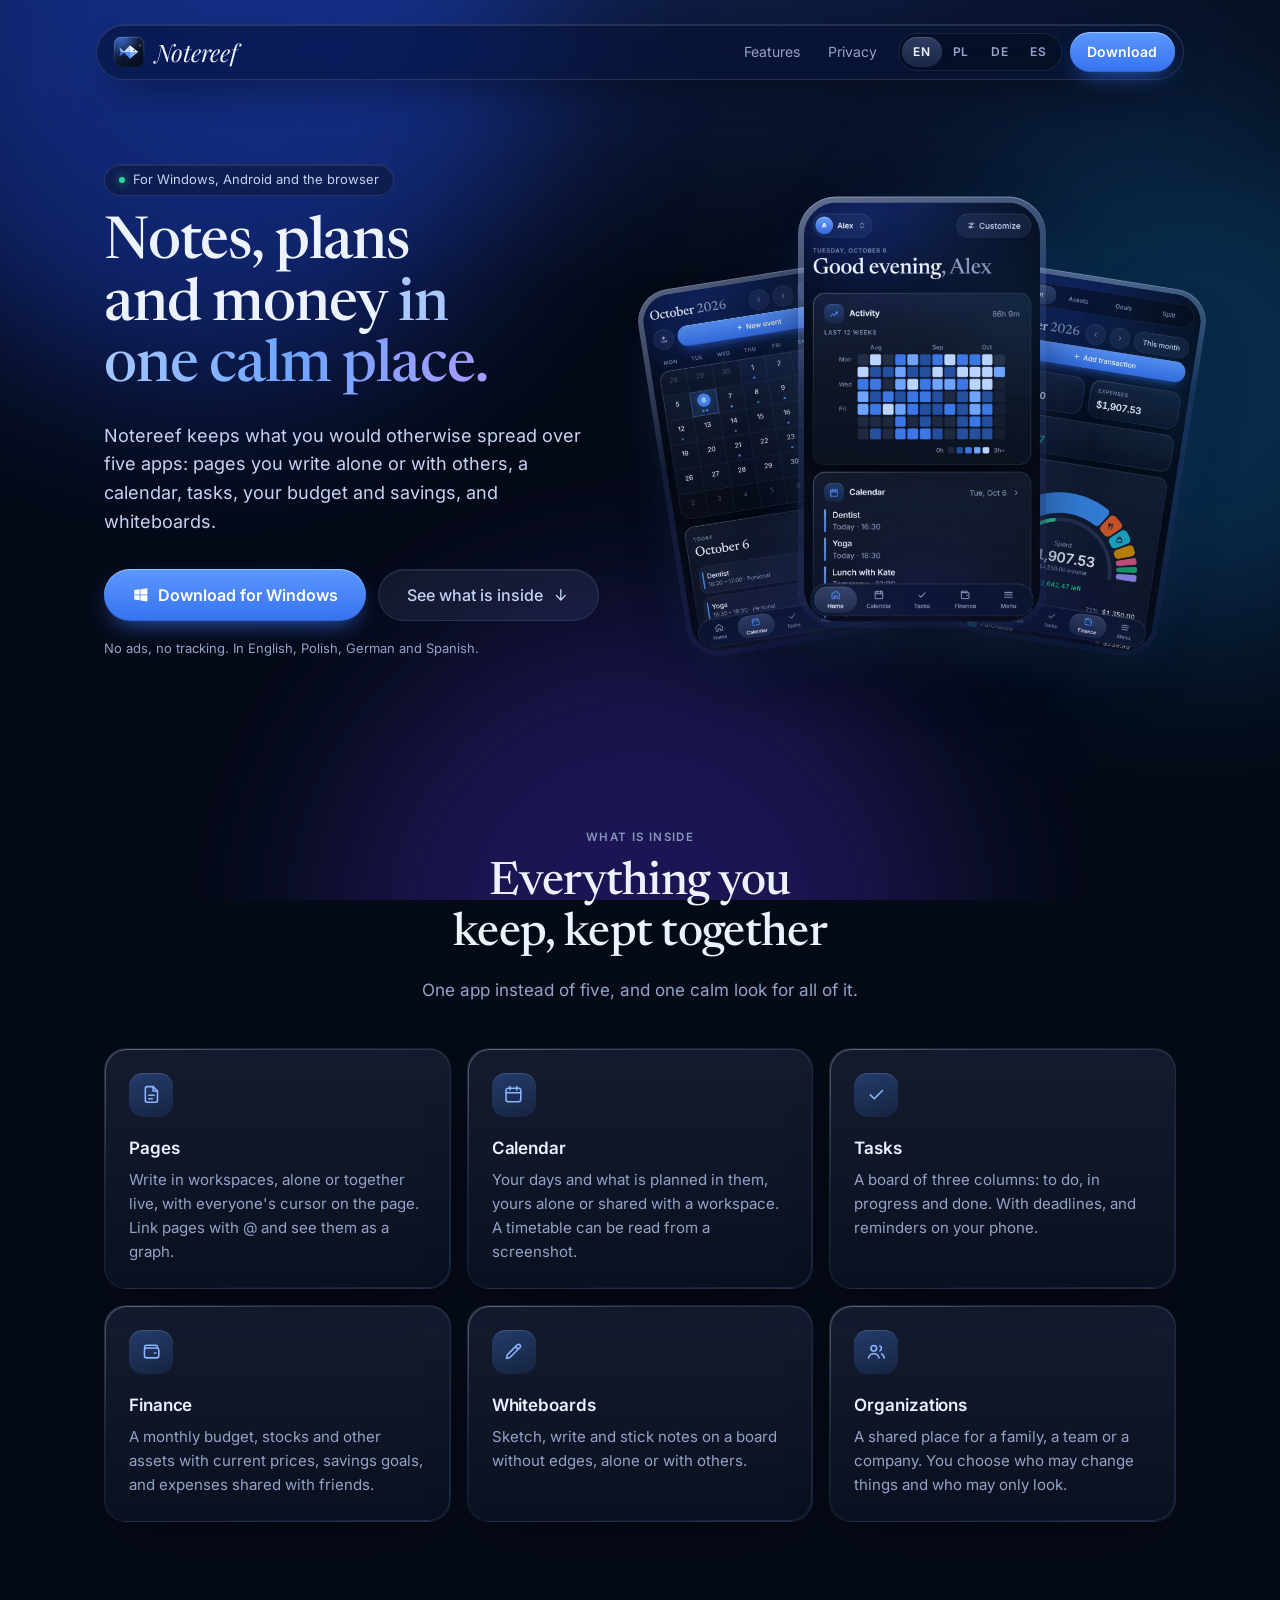
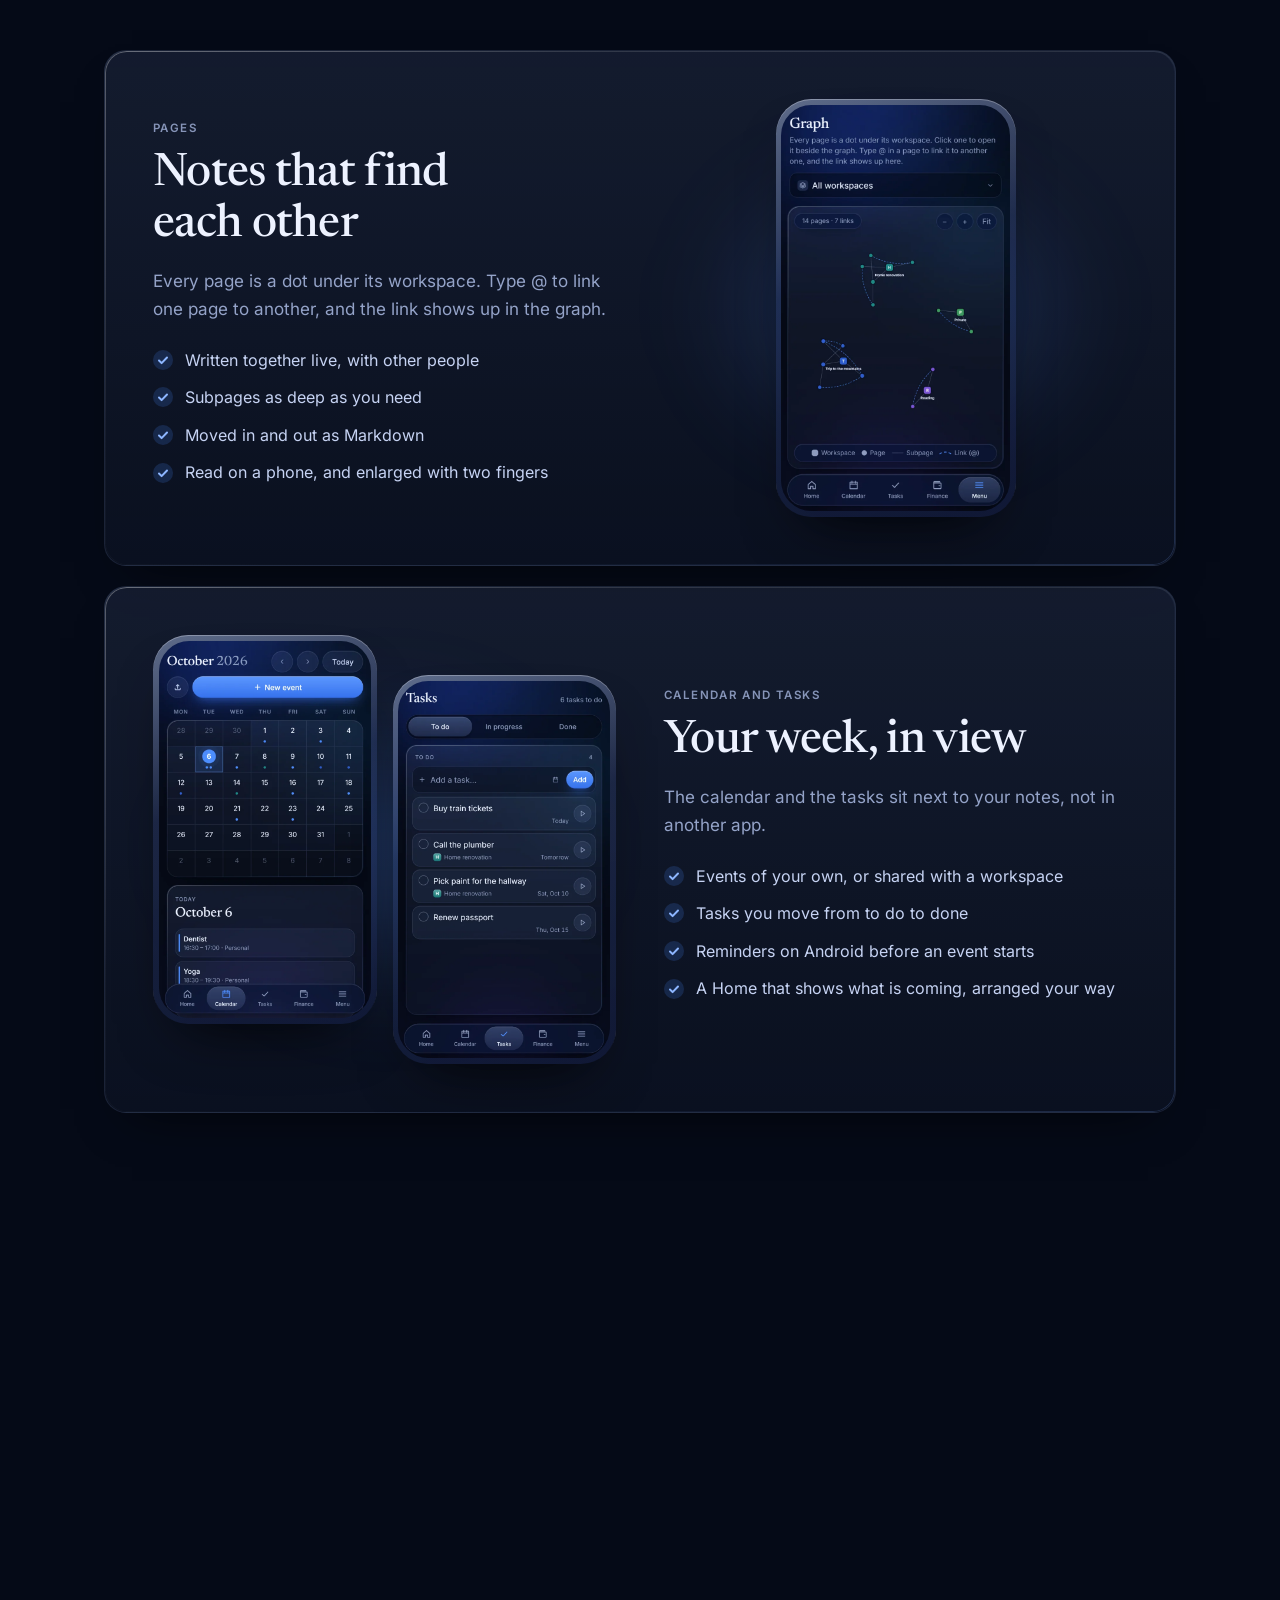
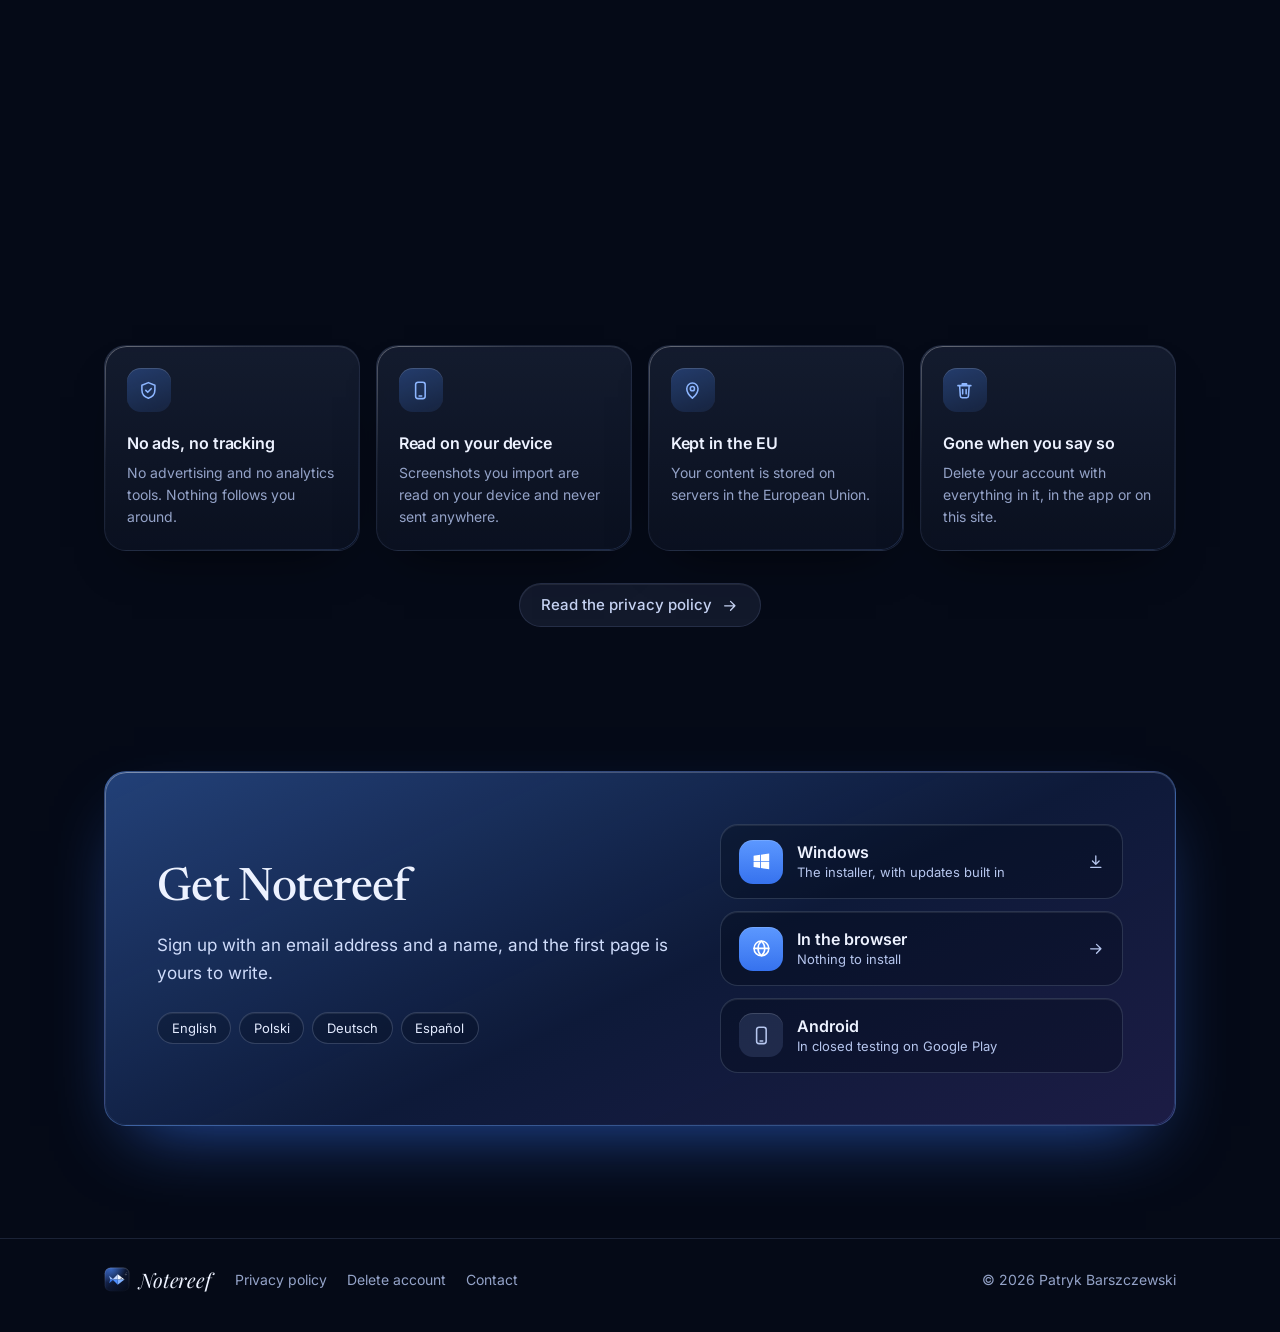
==== commit ab8b20d5: "0.0.1.4" ====
--- a/index.html
+++ b/index.html
@@ -10,7 +10,7 @@
     <meta name="title-es" content="Notereef – notas, planes y dinero en un solo lugar tranquilo" />
     <meta
       name="description"
-      content="Notereef keeps your notes, calendar, tasks and finances in one app, alone or with others. For Windows and Android."
+      content="Notereef keeps your notes, calendar, tasks and finances in one app, alone or with others. For Windows, Android and the browser."
     />
     <meta name="theme-color" content="#050a17" />
     <link rel="icon" href="icon.svg" type="image/svg+xml" />
@@ -18,7 +18,6 @@
     <script src="site.js"></script>
   </head>
   <body>
-    <!-- The signs used on this page, drawn once. -->
     <svg width="0" height="0" style="position: absolute" aria-hidden="true">
       <symbol id="i-page" viewBox="0 0 24 24">
         <path d="M14 3H7a2 2 0 0 0-2 2v14a2 2 0 0 0 2 2h10a2 2 0 0 0 2-2V8z" />
@@ -65,6 +64,12 @@
       <symbol id="i-download" viewBox="0 0 24 24">
         <path d="M12 4v11M7.5 11l4.5 4.5 4.5-4.5M5 19.5h14" />
       </symbol>
+      <symbol id="i-globe" viewBox="0 0 24 24">
+        <circle cx="12" cy="12" r="8.5" />
+        <path
+          d="M3.5 12h17M12 3.5c2.6 2.4 3.9 5.2 3.9 8.5s-1.3 6.1-3.9 8.5c-2.6-2.4-3.9-5.2-3.9-8.5s1.3-6.1 3.9-8.5z"
+        />
+      </symbol>
       <symbol id="i-windows" viewBox="0 0 24 24">
         <path
           fill="currentColor"
@@ -104,11 +109,10 @@
       </header>
     </div>
 
-    <!-- ---------------------------------------------------------------- English -->
     <main class="en" lang="en">
       <div class="wrap hero">
         <div class="rise">
-          <span class="chip"><span class="dot"></span>For Windows and Android</span>
+          <span class="chip"><span class="dot"></span>For Windows, Android and the browser</span>
           <h1>Notes, plans and money <em>in one calm place.</em></h1>
           <p class="lead">
             Notereef keeps what you would otherwise spread over five apps: pages you write alone or
@@ -343,6 +347,11 @@
               <span><strong>Windows</strong><span>The installer, with updates built in</span></span>
               <svg class="line go"><use href="#i-download" /></svg>
             </a>
+            <a class="way" href="app/">
+              <span class="tile"><svg class="line"><use href="#i-globe" /></svg></span>
+              <span><strong>In the browser</strong><span>Nothing to install</span></span>
+              <svg class="line go"><use href="#i-right" /></svg>
+            </a>
             <div class="way later">
               <span class="tile"><svg class="line"><use href="#i-device" /></svg></span>
               <span><strong>Android</strong><span>In closed testing on Google Play</span></span>
@@ -352,11 +361,10 @@
       </section>
     </main>
 
-    <!-- ----------------------------------------------------------------- Polski -->
     <main class="pl" lang="pl">
       <div class="wrap hero">
         <div class="rise">
-          <span class="chip"><span class="dot"></span>Na Windows i Androida</span>
+          <span class="chip"><span class="dot"></span>Na Windows, Androida i w przeglądarce</span>
           <h1>Notatki, plany i pieniądze <em>w jednym spokojnym miejscu.</em></h1>
           <p class="lead">
             Notereef trzyma to, co zwykle jest rozrzucone po pięciu aplikacjach: strony pisane
@@ -599,6 +607,11 @@
               >
               <svg class="line go"><use href="#i-download" /></svg>
             </a>
+            <a class="way" href="app/">
+              <span class="tile"><svg class="line"><use href="#i-globe" /></svg></span>
+              <span><strong>W przeglądarce</strong><span>Bez instalowania</span></span>
+              <svg class="line go"><use href="#i-right" /></svg>
+            </a>
             <div class="way later">
               <span class="tile"><svg class="line"><use href="#i-device" /></svg></span>
               <span><strong>Android</strong><span>W zamkniętych testach w Google Play</span></span>
@@ -608,11 +621,10 @@
       </section>
     </main>
 
-    <!-- ---------------------------------------------------------------- Deutsch -->
     <main class="de" lang="de">
       <div class="wrap hero">
         <div class="rise">
-          <span class="chip"><span class="dot"></span>Für Windows und Android</span>
+          <span class="chip"><span class="dot"></span>Für Windows, Android und im Browser</span>
           <h1>Notizen, Pläne und Geld <em>an einem ruhigen Ort.</em></h1>
           <p class="lead">
             Notereef bewahrt auf, was du sonst über fünf Apps verteilen würdest: Seiten, die du
@@ -857,6 +869,11 @@
               Updates</span></span>
               <svg class="line go"><use href="#i-download" /></svg>
             </a>
+            <a class="way" href="app/">
+              <span class="tile"><svg class="line"><use href="#i-globe" /></svg></span>
+              <span><strong>Im Browser</strong><span>Ohne Installation</span></span>
+              <svg class="line go"><use href="#i-right" /></svg>
+            </a>
             <div class="way later">
               <span class="tile"><svg class="line"><use href="#i-device" /></svg></span>
               <span><strong>Android</strong><span>Im geschlossenen Test bei Google
@@ -867,11 +884,10 @@
       </section>
     </main>
 
-    <!-- ---------------------------------------------------------------- Español -->
     <main class="es" lang="es">
       <div class="wrap hero">
         <div class="rise">
-          <span class="chip"><span class="dot"></span>Para Windows y Android</span>
+          <span class="chip"><span class="dot"></span>Para Windows, Android y el navegador</span>
           <h1>Notas, planes y dinero <em>en un solo lugar tranquilo.</em></h1>
           <p class="lead">
             Notereef guarda lo que de otro modo repartirías entre cinco aplicaciones: páginas que
@@ -1111,6 +1127,11 @@
               <span><strong>Windows</strong><span>El instalador, con actualizaciones
               integradas</span></span>
               <svg class="line go"><use href="#i-download" /></svg>
+            </a>
+            <a class="way" href="app/">
+              <span class="tile"><svg class="line"><use href="#i-globe" /></svg></span>
+              <span><strong>En el navegador</strong><span>Sin instalar nada</span></span>
+              <svg class="line go"><use href="#i-right" /></svg>
             </a>
             <div class="way later">
               <span class="tile"><svg class="line"><use href="#i-device" /></svg></span>
--- a/style.css
+++ b/style.css
@@ -1,1402 +1,1358 @@
-/* The app's public pages, in the app's own look: a navy page with slow blue
-   light behind it, panes of glass with a bright rim, pills for everything
-   that is pressed, a serif for what is said large. Nothing is fetched from
-   anywhere else: the fonts and the pictures lie next to this file. */
-
-@font-face {
-  font-family: "Inter Variable";
-  font-style: normal;
-  font-display: swap;
-  font-weight: 100 900;
-  src: url("fonts/inter-latin-ext-wght-normal.woff2") format("woff2-variations");
-  unicode-range:
-    U+0100-02BA, U+02BD-02C5, U+02C7-02CC, U+02CE-02D7, U+02DD-02FF, U+0304, U+0308,
-    U+0329, U+1D00-1DBF, U+1E00-1E9F, U+1EF2-1EFF, U+2020, U+20A0-20AB, U+20AD-20C0,
-    U+2113, U+2C60-2C7F, U+A720-A7FF;
-}
-
-@font-face {
-  font-family: "Inter Variable";
-  font-style: normal;
-  font-display: swap;
-  font-weight: 100 900;
-  src: url("fonts/inter-latin-wght-normal.woff2") format("woff2-variations");
-  unicode-range:
-    U+0000-00FF, U+0131, U+0152-0153, U+02BB-02BC, U+02C6, U+02DA, U+02DC, U+0304,
-    U+0308, U+0329, U+2000-206F, U+20AC, U+2122, U+2191, U+2193, U+2212, U+2215,
-    U+FEFF, U+FFFD;
-}
-
-@font-face {
-  font-family: "Newsreader Variable";
-  font-style: normal;
-  font-display: swap;
-  font-weight: 200 800;
-  src: url("fonts/newsreader-latin-ext-opsz-normal.woff2") format("woff2-variations");
-  unicode-range:
-    U+0100-02BA, U+02BD-02C5, U+02C7-02CC, U+02CE-02D7, U+02DD-02FF, U+0304, U+0308,
-    U+0329, U+1D00-1DBF, U+1E00-1E9F, U+1EF2-1EFF, U+2020, U+20A0-20AB, U+20AD-20C0,
-    U+2113, U+2C60-2C7F, U+A720-A7FF;
-}
-
-@font-face {
-  font-family: "Newsreader Variable";
-  font-style: normal;
-  font-display: swap;
-  font-weight: 200 800;
-  src: url("fonts/newsreader-latin-opsz-normal.woff2") format("woff2-variations");
-  unicode-range:
-    U+0000-00FF, U+0131, U+0152-0153, U+02BB-02BC, U+02C6, U+02DA, U+02DC, U+0304,
-    U+0308, U+0329, U+2000-206F, U+20AC, U+2122, U+2191, U+2193, U+2212, U+2215,
-    U+FEFF, U+FFFD;
-}
-
-/* The wordmark only, so only the letters it has. */
-@font-face {
-  font-family: "Playfair Display";
-  font-style: italic;
-  font-display: swap;
-  font-weight: 400;
-  src: url("fonts/playfair-display-latin-400-italic.woff2") format("woff2");
-}
-
-:root {
-  --bg: #050a17;
-  --surface: #0d1731;
-  --raised: rgb(145 175 255 / 0.16);
-  --line: rgb(165 190 255 / 0.14);
-  --fg: #edf2ff;
-  --soft: #c6d3f3;
-  --muted: #94a3c8;
-  --accent: #4c8dff;
-  --danger: #ff7b86;
-  --good: #5fe0a3;
-  --sans: "Inter Variable", "Segoe UI Variable", "Segoe UI", system-ui, sans-serif;
-  --display: "Newsreader Variable", Georgia, "Times New Roman", serif;
-  --brand: "Playfair Display", Georgia, serif;
-  --ease-soft: cubic-bezier(0.22, 1, 0.36, 1);
-  --ease-spring: cubic-bezier(0.34, 1.45, 0.64, 1);
-  color-scheme: dark;
-}
-
-*,
-::before,
-::after {
-  box-sizing: border-box;
-}
-
-html {
-  -webkit-text-size-adjust: 100%;
-  -webkit-tap-highlight-color: transparent;
-  scroll-behavior: smooth;
-  /* A link into the page stops under the bar that floats over it. */
-  scroll-padding-top: 6rem;
-}
-
-body {
-  margin: 0;
-  min-height: 100vh;
-  overflow-x: hidden;
-  color: var(--fg);
-  font: 16px/1.65 var(--sans);
-  background: var(--bg);
-  -webkit-font-smoothing: antialiased;
-  text-rendering: optimizeLegibility;
-}
-
-::selection {
-  background: rgb(76 141 255 / 0.4);
-}
-
-:focus-visible {
-  outline: 2px solid rgb(110 165 255 / 0.75);
-  outline-offset: 2px;
-}
-
-img {
-  display: block;
-  max-width: 100%;
-}
-
-[hidden] {
-  display: none !important;
-}
-
-/* One language at a time once the script has picked it; without scripts all
-   of them show, English first. */
-html[data-lang]:not([data-lang="en"]) .en,
-html[data-lang]:not([data-lang="pl"]) .pl,
-html[data-lang]:not([data-lang="de"]) .de,
-html[data-lang]:not([data-lang="es"]) .es {
-  display: none !important;
-}
-
-/* --- The light behind the glass ------------------------------------------ */
-
-.aurora {
-  position: fixed;
-  inset: 0;
-  z-index: -1;
-  overflow: hidden;
-  pointer-events: none;
-  background:
-    radial-gradient(90% 60% at 50% -10%, rgb(26 52 122 / 0.55), transparent 70%), var(--bg);
-}
-
-/* Blurred once, then only moved, so the drift costs next to nothing. */
-.aurora span {
-  position: absolute;
-  border-radius: 50%;
-  filter: blur(90px);
-  will-change: transform;
-}
-
-.aurora span:nth-child(1) {
-  top: -22vw;
-  left: -10vw;
-  width: 52vw;
-  height: 52vw;
-  background: #2453ff;
-  opacity: 0.4;
-  animation: drift-a 32s ease-in-out infinite alternate;
-}
-
-.aurora span:nth-child(2) {
-  top: 12vh;
-  right: -14vw;
-  width: 42vw;
-  height: 42vw;
-  background: #18a0ff;
-  opacity: 0.22;
-  animation: drift-b 38s ease-in-out infinite alternate;
-}
-
-.aurora span:nth-child(3) {
-  bottom: -26vw;
-  left: 26vw;
-  width: 48vw;
-  height: 48vw;
-  background: #5b3dff;
-  opacity: 0.26;
-  animation: drift-c 44s ease-in-out infinite alternate;
-}
-
-@keyframes drift-a {
-  to {
-    transform: translate3d(14vw, 10vh, 0) scale(1.15);
-  }
-}
-
-@keyframes drift-b {
-  to {
-    transform: translate3d(-16vw, 16vh, 0) scale(0.9);
-  }
-}
-
-@keyframes drift-c {
-  to {
-    transform: translate3d(-12vw, -14vh, 0) scale(1.12);
-  }
-}
-
-/* --- Building blocks ------------------------------------------------------ */
-
-.wrap {
-  width: 100%;
-  max-width: 70rem;
-  margin: 0 auto;
-  padding-inline: 1.5rem;
-}
-
-/* The phones of the first screen lean out past the edge of a narrow one. */
-main {
-  overflow-x: clip;
-}
-
-/* A pane of glass, with light catching its top-left edge. */
-.card {
-  position: relative;
-  border: 1px solid rgb(170 195 255 / 0.1);
-  border-radius: 22px;
-  background: linear-gradient(180deg, rgb(150 180 255 / 0.1) 0%, rgb(150 180 255 / 0.04) 100%);
-  box-shadow:
-    inset 0 1px 0 rgb(255 255 255 / 0.1),
-    0 24px 48px -28px rgb(0 0 0 / 0.75);
-}
-
-.card::after {
-  content: "";
-  position: absolute;
-  inset: 0;
-  border-radius: inherit;
-  padding: 1px;
-  background: linear-gradient(
-    140deg,
-    rgb(255 255 255 / 0.3),
-    rgb(255 255 255 / 0.04) 28%,
-    transparent 55%,
-    rgb(120 165 255 / 0.2)
-  );
-  mask:
-    linear-gradient(#000 0 0) content-box exclude,
-    linear-gradient(#000 0 0);
-  pointer-events: none;
-}
-
-/* One that answers the pointer: it lifts, and a light follows (`--x` and
-   `--y` are set by `site.js`). */
-.card.lift {
-  transition:
-    transform 0.35s var(--ease-soft),
-    border-color 0.25s ease,
-    box-shadow 0.35s ease;
-}
-
-.card.lift::before {
-  content: "";
-  position: absolute;
-  inset: 0;
-  border-radius: inherit;
-  background: radial-gradient(
-    260px circle at var(--x, 50%) var(--y, 0%),
-    rgb(130 170 255 / 0.2),
-    transparent 70%
-  );
-  opacity: 0;
-  transition: opacity 0.35s ease;
-  pointer-events: none;
-}
-
-@media (hover: hover) {
-  .card.lift:hover {
-    transform: translateY(-3px);
-    border-color: rgb(170 195 255 / 0.22);
-    box-shadow:
-      inset 0 1px 0 rgb(255 255 255 / 0.14),
-      0 30px 60px -28px rgb(0 0 0 / 0.85),
-      0 0 0 1px rgb(76 141 255 / 0.12),
-      0 18px 50px -24px rgb(76 141 255 / 0.5);
-  }
-
-  .card.lift:hover::before {
-    opacity: 1;
-  }
-}
-
-/* Filled with the accent colour. */
-.card.tinted {
-  border-color: rgb(120 170 255 / 0.32);
-  background: linear-gradient(
-    155deg,
-    rgb(76 141 255 / 0.42) 0%,
-    rgb(60 110 235 / 0.16) 55%,
-    rgb(120 100 255 / 0.2) 100%
-  );
-  box-shadow:
-    inset 0 1px 0 rgb(255 255 255 / 0.18),
-    0 30px 70px -30px rgb(54 114 238 / 0.7);
-}
-
-.btn {
-  display: inline-flex;
-  align-items: center;
-  justify-content: center;
-  gap: 0.55rem;
-  height: 2.75rem;
-  padding: 0 1.35rem;
-  border: 0;
-  border-radius: 999px;
-  color: #fff;
-  font: inherit;
-  font-size: 0.9375rem;
-  font-weight: 600;
-  text-decoration: none;
-  white-space: nowrap;
-  background: linear-gradient(180deg, #5c98ff 0%, #3672ee 100%);
-  box-shadow:
-    inset 0 1px 0 rgb(255 255 255 / 0.4),
-    inset 0 -1px 0 rgb(0 0 0 / 0.15),
-    0 10px 24px -10px rgb(54 114 238 / 0.9);
-  cursor: pointer;
-  transition:
-    filter 0.18s ease,
-    background-color 0.18s ease,
-    border-color 0.18s ease,
-    color 0.18s ease,
-    box-shadow 0.22s ease,
-    transform 0.22s var(--ease-soft);
-}
-
-.btn svg {
-  width: 1.1rem;
-  height: 1.1rem;
-  flex: none;
-}
-
-.btn.large {
-  height: 3.25rem;
-  padding: 0 1.75rem;
-  font-size: 1rem;
-}
-
-.btn:hover:not(:disabled) {
-  filter: brightness(1.1);
-  box-shadow:
-    inset 0 1px 0 rgb(255 255 255 / 0.45),
-    inset 0 -1px 0 rgb(0 0 0 / 0.15),
-    0 14px 32px -10px rgb(54 114 238 / 1);
-}
-
-.btn:active:not(:disabled) {
-  transform: scale(0.96);
-}
-
-.btn.soft {
-  color: var(--soft);
-  font-weight: 500;
-  border: 1px solid rgb(170 195 255 / 0.13);
-  background: rgb(150 180 255 / 0.09);
-  box-shadow: inset 0 1px 0 rgb(255 255 255 / 0.07);
-}
-
-.btn.soft:hover:not(:disabled) {
-  color: var(--fg);
-  filter: none;
-  border-color: rgb(170 195 255 / 0.24);
-  background: rgb(150 180 255 / 0.17);
-  box-shadow: inset 0 1px 0 rgb(255 255 255 / 0.07);
-}
-
-.btn.danger {
-  color: #fff;
-  background: linear-gradient(180deg, #ff8791 0%, #e9505e 100%);
-  box-shadow:
-    inset 0 1px 0 rgb(255 255 255 / 0.35),
-    0 10px 24px -10px rgb(233 80 94 / 0.8);
-}
-
-.btn.danger:hover:not(:disabled) {
-  box-shadow:
-    inset 0 1px 0 rgb(255 255 255 / 0.4),
-    0 14px 32px -10px rgb(233 80 94 / 0.95);
-}
-
-.btn:disabled {
-  opacity: 0.45;
-  cursor: default;
-}
-
-.eyebrow {
-  margin: 0;
-  color: rgb(148 163 200 / 0.9);
-  font-size: 0.72rem;
-  font-weight: 600;
-  letter-spacing: 0.12em;
-  text-transform: uppercase;
-}
-
-.muted {
-  color: var(--muted);
-}
-
-.small {
-  font-size: 0.875rem;
-}
-
-/* A small pill that says something and does nothing. */
-.chip {
-  display: inline-flex;
-  align-items: center;
-  gap: 0.5rem;
-  height: 2rem;
-  padding: 0 0.85rem;
-  border: 1px solid rgb(170 195 255 / 0.14);
-  border-radius: 999px;
-  color: var(--soft);
-  font-size: 0.8125rem;
-  background: rgb(12 21 46 / 0.5);
-  box-shadow: inset 0 1px 0 rgb(255 255 255 / 0.08);
-}
-
-.chip .dot {
-  width: 0.4rem;
-  height: 0.4rem;
-  border-radius: 50%;
-  background: #34d399;
-  box-shadow: 0 0 8px rgb(52 211 153 / 0.9);
-}
-
-/* The square a section's sign sits in, as on the app's Home. */
-.tile {
-  display: flex;
-  align-items: center;
-  justify-content: center;
-  width: 2.75rem;
-  height: 2.75rem;
-  flex: none;
-  border-radius: 14px;
-  color: #8db6ff;
-  background: linear-gradient(160deg, rgb(76 141 255 / 0.3), rgb(76 141 255 / 0.1));
-  box-shadow: inset 0 1px 0 rgb(255 255 255 / 0.14);
-}
-
-.tile svg {
-  width: 1.3rem;
-  height: 1.3rem;
-}
-
-svg.line {
-  fill: none;
-  stroke: currentColor;
-  stroke-width: 1.8;
-  stroke-linecap: round;
-  stroke-linejoin: round;
-}
-
-/* --- The bar over every page ---------------------------------------------- */
-
-.bar-place {
-  position: sticky;
-  top: 0.75rem;
-  z-index: 20;
-  padding: 0.75rem 1rem 0;
-}
-
-.bar {
-  display: flex;
-  align-items: center;
-  gap: 0.5rem;
-  max-width: 68rem;
-  height: 3.5rem;
-  margin: 0 auto;
-  padding: 0 0.5rem 0 1rem;
-  border: 1px solid rgb(170 195 255 / 0.16);
-  border-radius: 999px;
-  background: rgb(12 21 46 / 0.66);
-  backdrop-filter: blur(22px) saturate(170%);
-  -webkit-backdrop-filter: blur(22px) saturate(170%);
-  box-shadow:
-    inset 0 1px 0 rgb(255 255 255 / 0.12),
-    0 18px 40px -20px rgb(0 0 0 / 0.9);
-}
-
-.brand {
-  display: flex;
-  align-items: center;
-  gap: 0.6rem;
-  margin-right: auto;
-  color: var(--fg);
-  text-decoration: none;
-}
-
-.brand img {
-  width: 2rem;
-  height: 2rem;
-}
-
-.wordmark {
-  font: italic 400 1.5rem/1 var(--brand);
-  letter-spacing: -0.01em;
-}
-
-.bar nav {
-  display: flex;
-  gap: 0.15rem;
-}
-
-.bar nav a {
-  padding: 0.4rem 0.8rem;
-  border-radius: 999px;
-  color: var(--muted);
-  font-size: 0.875rem;
-  text-decoration: none;
-  transition:
-    color 0.18s ease,
-    background-color 0.18s ease;
-}
-
-.bar nav a:hover,
-.bar nav a[aria-current="page"] {
-  color: var(--fg);
-  background: rgb(150 180 255 / 0.1);
-}
-
-/* The choice of language. */
-.langs {
-  display: flex;
-  padding: 0.2rem;
-  border: 1px solid rgb(170 195 255 / 0.12);
-  border-radius: 999px;
-  background: rgb(5 10 23 / 0.45);
-}
-
-.langs button {
-  height: 1.9rem;
-  padding: 0 0.7rem;
-  border: 0;
-  border-radius: 999px;
-  color: var(--muted);
-  font: inherit;
-  font-size: 0.75rem;
-  font-weight: 600;
-  letter-spacing: 0.04em;
-  background: none;
-  cursor: pointer;
-  transition:
-    color 0.18s ease,
-    background-color 0.18s ease;
-}
-
-html[data-lang="en"] .langs [data-set="en"],
-html[data-lang="pl"] .langs [data-set="pl"],
-html[data-lang="de"] .langs [data-set="de"],
-html[data-lang="es"] .langs [data-set="es"] {
-  color: var(--fg);
-  background: linear-gradient(180deg, rgb(150 180 255 / 0.28), rgb(150 180 255 / 0.14));
-  box-shadow: inset 0 1px 0 rgb(255 255 255 / 0.14);
-}
-
-.bar .btn {
-  height: 2.5rem;
-  padding: 0 1.1rem;
-  font-size: 0.875rem;
-}
-
-/* --- The first screen ------------------------------------------------------ */
-
-.hero {
-  display: grid;
-  grid-template-columns: minmax(0, 1fr) minmax(0, 1fr);
-  align-items: center;
-  gap: 3.5rem;
-  padding-block: 4.5rem 5rem;
-}
-
-.hero h1 {
-  margin: 1.1rem 0 0;
-  font: 500 clamp(2.5rem, 4.6vw, 4.2rem) / 1.05 var(--display);
-  letter-spacing: -0.02em;
-  text-wrap: balance;
-}
-
-/* The second half of the sentence, in the light of the page. */
-.hero h1 em {
-  font-style: normal;
-  background: linear-gradient(100deg, #a9c8ff 10%, #6ea5ff 55%, #a99bff);
-  -webkit-background-clip: text;
-  background-clip: text;
-  color: transparent;
-}
-
-.hero .lead {
-  max-width: 30rem;
-  margin: 1.4rem 0 0;
-  color: var(--soft);
-  font-size: 1.125rem;
-  line-height: 1.6;
-}
-
-.actions {
-  display: flex;
-  flex-wrap: wrap;
-  align-items: center;
-  gap: 0.75rem;
-  margin-top: 2rem;
-}
-
-.hero .note {
-  margin: 1.1rem 0 0;
-  color: var(--muted);
-  font-size: 0.8125rem;
-}
-
-/* Three phones, the one in the middle in front. */
-.phones {
-  position: relative;
-  height: 34rem;
-}
-
-.phones::before {
-  content: "";
-  position: absolute;
-  inset: 12% 8%;
-  border-radius: 50%;
-  background: radial-gradient(closest-side, rgb(76 141 255 / 0.4), transparent);
-  filter: blur(40px);
-}
-
-.phone {
-  position: absolute;
-  top: 50%;
-  left: 50%;
-  width: 15.5rem;
-  margin: 0;
-  padding: 0.4rem;
-  border-radius: 2.4rem;
-  background: linear-gradient(160deg, rgb(190 210 255 / 0.5), rgb(60 80 140 / 0.3) 40%, rgb(20 30 70 / 0.6));
-  box-shadow:
-    inset 0 1px 0 rgb(255 255 255 / 0.3),
-    0 40px 80px -30px rgb(0 0 0 / 0.9),
-    0 30px 80px -40px rgb(76 141 255 / 0.6);
-  transform: translate(-50%, -50%) rotate(var(--turn, 0deg)) translate(var(--away, 0), var(--down, 0))
-    scale(var(--size, 1));
-  animation: float 9s ease-in-out infinite alternate;
-  animation-delay: var(--wait, 0s);
-}
-
-.phone img {
-  width: 100%;
-  height: auto;
-  aspect-ratio: 9 / 16;
-  border-radius: 2.05rem;
-  background: var(--surface);
-}
-
-.phone:nth-child(1) {
-  --turn: -9deg;
-  --away: -10rem;
-  --down: 1.5rem;
-  --size: 0.86;
-  --wait: -3s;
-  opacity: 0.9;
-}
-
-.phone:nth-child(2) {
-  --turn: 9deg;
-  --away: 10rem;
-  --down: 1.5rem;
-  --size: 0.86;
-  --wait: -6s;
-  opacity: 0.9;
-}
-
-.phone:nth-child(3) {
-  z-index: 1;
-}
-
-@keyframes float {
-  to {
-    margin-top: -0.9rem;
-  }
-}
-
-/* --- Sections -------------------------------------------------------------- */
-
-section {
-  padding-block: 4rem;
-}
-
-.head {
-  max-width: 40rem;
-  margin: 0 auto 2.75rem;
-  text-align: center;
-}
-
-.head h2,
-.show h2,
-.get h2 {
-  margin: 0.7rem 0 0;
-  font: 500 clamp(2rem, 3.6vw, 2.9rem) / 1.1 var(--display);
-  letter-spacing: -0.015em;
-  text-wrap: balance;
-}
-
-.head p:not(.eyebrow) {
-  margin: 1rem 0 0;
-  color: var(--muted);
-  font-size: 1.0625rem;
-}
-
-/* What the app is made of. */
-.grid {
-  display: grid;
-  grid-template-columns: repeat(3, minmax(0, 1fr));
-  gap: 1rem;
-}
-
-.feature {
-  padding: 1.5rem;
-}
-
-.feature h3 {
-  margin: 1.1rem 0 0.35rem;
-  font-size: 1.0625rem;
-  font-weight: 600;
-  letter-spacing: -0.005em;
-}
-
-.feature p {
-  margin: 0;
-  color: var(--muted);
-  font-size: 0.9375rem;
-  line-height: 1.6;
-}
-
-/* A screen of the app next to what it is for. */
-.show {
-  display: grid;
-  grid-template-columns: minmax(0, 1fr) minmax(0, 1fr);
-  align-items: center;
-  gap: 3rem;
-  padding: 3rem;
-}
-
-.show + .show {
-  margin-top: 1.25rem;
-}
-
-.show.turned .words {
-  order: 2;
-}
-
-.show p.say {
-  margin: 1rem 0 0;
-  color: var(--muted);
-  font-size: 1.0625rem;
-}
-
-.ticks {
-  margin: 1.5rem 0 0;
-  padding: 0;
-  list-style: none;
-}
-
-.ticks li {
-  position: relative;
-  margin: 0.7rem 0;
-  padding-left: 2rem;
-  color: var(--soft);
-}
-
-.ticks li::before {
-  content: "";
-  position: absolute;
-  top: 0.2rem;
-  left: 0;
-  width: 1.25rem;
-  height: 1.25rem;
-  border-radius: 50%;
-  background:
-    url("data:image/svg+xml,%3Csvg xmlns='http://www.w3.org/2000/svg' viewBox='0 0 20 20' fill='none' stroke='%238db6ff' stroke-width='2' stroke-linecap='round' stroke-linejoin='round'%3E%3Cpath d='M6 10.5l2.6 2.6L14 7.5'/%3E%3C/svg%3E")
-      center / contain no-repeat,
-    rgb(76 141 255 / 0.18);
-}
-
-.screens {
-  position: relative;
-  display: flex;
-  align-items: flex-start;
-  justify-content: center;
-  gap: 1rem;
-}
-
-.screens::before {
-  content: "";
-  position: absolute;
-  inset: 10% 5%;
-  border-radius: 50%;
-  background: radial-gradient(closest-side, rgb(76 141 255 / 0.28), transparent);
-  filter: blur(40px);
-}
-
-.screen {
-  position: relative;
-  width: min(15rem, 100%);
-  margin: 0;
-  padding: 0.35rem;
-  border-radius: 2.2rem;
-  background: linear-gradient(160deg, rgb(190 210 255 / 0.45), rgb(60 80 140 / 0.28) 40%, rgb(20 30 70 / 0.55));
-  box-shadow:
-    inset 0 1px 0 rgb(255 255 255 / 0.28),
-    0 30px 60px -30px rgb(0 0 0 / 0.9);
-}
-
-.screen img {
-  width: 100%;
-  height: auto;
-  aspect-ratio: 9 / 16;
-  border-radius: 1.9rem;
-  background: var(--surface);
-}
-
-.screens .screen:nth-child(2) {
-  margin-top: 2.5rem;
-}
-
-/* What the app does not do with what is put in it. */
-.quiet {
-  display: grid;
-  grid-template-columns: repeat(4, minmax(0, 1fr));
-  gap: 1rem;
-}
-
-.quiet .feature {
-  padding: 1.35rem;
-}
-
-.quiet h3 {
-  font-size: 1rem;
-}
-
-.quiet p {
-  font-size: 0.875rem;
-}
-
-.center {
-  margin-top: 2rem;
-  text-align: center;
-}
-
-/* The last pane: where to get it. */
-.get {
-  display: grid;
-  grid-template-columns: minmax(0, 1.3fr) minmax(0, 1fr);
-  align-items: center;
-  gap: 2.5rem;
-  padding: 3.25rem;
-  overflow: hidden;
-}
-
-.get p.say {
-  margin: 1rem 0 0;
-  color: #cfdcfb;
-  font-size: 1.0625rem;
-}
-
-.get .chips {
-  display: flex;
-  flex-wrap: wrap;
-  gap: 0.5rem;
-  margin-top: 1.6rem;
-}
-
-.get .chip {
-  border-color: rgb(200 220 255 / 0.2);
-  color: #e3ebff;
-  background: rgb(5 10 23 / 0.3);
-}
-
-.ways {
-  display: grid;
-  gap: 0.75rem;
-}
-
-.way {
-  display: flex;
-  align-items: center;
-  gap: 0.9rem;
-  padding: 0.9rem 1.1rem;
-  border: 1px solid rgb(200 220 255 / 0.16);
-  border-radius: 18px;
-  color: var(--fg);
-  text-decoration: none;
-  background: rgb(5 10 23 / 0.34);
-  box-shadow: inset 0 1px 0 rgb(255 255 255 / 0.08);
-  transition:
-    transform 0.3s var(--ease-soft),
-    background-color 0.2s ease,
-    border-color 0.2s ease;
-}
-
-a.way:hover {
-  transform: translateY(-2px);
-  border-color: rgb(200 220 255 / 0.32);
-  background: rgb(5 10 23 / 0.5);
-}
-
-.way .tile {
-  color: #fff;
-  background: linear-gradient(180deg, #5c98ff 0%, #3672ee 100%);
-}
-
-.way strong {
-  display: block;
-  font-weight: 600;
-  line-height: 1.3;
-}
-
-.way span span {
-  display: block;
-  color: #b6c6ee;
-  font-size: 0.8125rem;
-  line-height: 1.4;
-}
-
-.way.later .tile {
-  color: #b6c6ee;
-  background: rgb(150 180 255 / 0.14);
-}
-
-.way .go {
-  width: 1.1rem;
-  height: 1.1rem;
-  margin-left: auto;
-  flex: none;
-  color: #b6c6ee;
-}
-
-/* --- The foot of every page ------------------------------------------------ */
-
-footer {
-  margin-top: 3rem;
-  border-top: 1px solid var(--line);
-}
-
-footer .wrap {
-  display: flex;
-  flex-wrap: wrap;
-  align-items: center;
-  gap: 0.75rem 1.5rem;
-  padding-block: 1.75rem 2.5rem;
-  color: var(--muted);
-  font-size: 0.875rem;
-}
-
-footer .brand {
-  margin-right: 0;
-}
-
-footer .brand img {
-  width: 1.6rem;
-  height: 1.6rem;
-}
-
-footer .wordmark {
-  font-size: 1.25rem;
-}
-
-footer nav {
-  display: flex;
-  flex-wrap: wrap;
-  gap: 0.4rem 1.25rem;
-  margin-right: auto;
-}
-
-footer a:not(.brand) {
-  color: var(--muted);
-  text-decoration: none;
-  transition: color 0.18s ease;
-}
-
-footer a:not(.brand):hover {
-  color: var(--fg);
-}
-
-/* --- A page of text (the policy, deleting an account) ----------------------- */
-
-.doc {
-  max-width: 50rem;
-  padding-block: 3.5rem 2rem;
-}
-
-.doc > header {
-  margin-bottom: 2.25rem;
-}
-
-.doc h1 {
-  margin: 0.7rem 0 0;
-  font: 500 clamp(2.3rem, 5vw, 3.4rem) / 1.08 var(--display);
-  letter-spacing: -0.02em;
-  text-wrap: balance;
-}
-
-.doc > header p:not(.eyebrow) {
-  max-width: 40rem;
-  margin: 1rem 0 0;
-  color: var(--soft);
-  font-size: 1.0625rem;
-}
-
-.doc h2 {
-  margin: 2.75rem 0 0.6rem;
-  font: 500 1.6rem/1.2 var(--display);
-  letter-spacing: -0.01em;
-}
-
-.doc .card h2 {
-  margin-top: 0;
-  font-size: 1.35rem;
-}
-
-.doc .card h2:not(:first-child) {
-  margin-top: 1.6rem;
-}
-
-.doc p,
-.doc ul,
-.doc ol {
-  margin: 0.7rem 0;
-  color: #d5dff7;
-}
-
-.doc ul,
-.doc ol {
-  padding-left: 1.25rem;
-}
-
-.doc li {
-  margin: 0.4rem 0;
-}
-
-.doc li::marker {
-  color: var(--accent);
-}
-
-.doc strong {
-  color: var(--fg);
-  font-weight: 600;
-}
-
-.doc a {
-  color: #8fb8ff;
-  text-decoration: underline;
-  text-decoration-color: rgb(143 184 255 / 0.5);
-  text-underline-offset: 3px;
-}
-
-.doc a:hover {
-  text-decoration-color: currentColor;
-}
-
-.doc .card {
-  margin: 1.5rem 0;
-  padding: 1.5rem 1.6rem;
-}
-
-.doc .card > :first-child,
-.doc .card > div > :first-child {
-  margin-top: 0;
-}
-
-.doc .card > :last-child,
-.doc .card > div > :last-child {
-  margin-bottom: 0;
-}
-
-.doc p.muted {
-  color: var(--muted);
-}
-
-.doc p.error,
-.error {
-  color: var(--danger);
-}
-
-.doc h2.done {
-  color: var(--good);
-}
-
-table {
-  width: 100%;
-  border-collapse: collapse;
-  font-size: 0.9375rem;
-}
-
-th,
-td {
-  padding: 0.75rem 1rem 0.75rem 0;
-  border-bottom: 1px solid var(--line);
-  color: #d5dff7;
-  text-align: left;
-  vertical-align: top;
-}
-
-th {
-  padding-top: 0;
-  color: rgb(148 163 200 / 0.9);
-  font-size: 0.72rem;
-  font-weight: 600;
-  letter-spacing: 0.1em;
-  text-transform: uppercase;
-}
-
-td:first-child {
-  color: var(--fg);
-  font-weight: 600;
-}
-
-td:last-child,
-th:last-child {
-  padding-right: 0;
-}
-
-tr:last-child td {
-  padding-bottom: 0;
-  border-bottom: 0;
-}
-
-label {
-  display: block;
-  margin-top: 1rem;
-  color: var(--muted);
-  font-size: 0.8125rem;
-  font-weight: 500;
-}
-
-input[type="email"],
-input[type="password"] {
-  display: block;
-  width: 100%;
-  height: 2.9rem;
-  margin-top: 0.4rem;
-  padding: 0 1.1rem;
-  border: 1px solid rgb(170 195 255 / 0.16);
-  border-radius: 999px;
-  color: var(--fg);
-  font: inherit;
-  background: rgb(5 10 23 / 0.5);
-  box-shadow: inset 0 1px 2px rgb(0 0 0 / 0.4);
-  outline: none;
-  transition:
-    border-color 0.18s ease,
-    box-shadow 0.22s ease;
-}
-
-input[type="email"]:focus,
-input[type="password"]:focus {
-  border-color: rgb(110 165 255 / 0.7);
-  box-shadow:
-    inset 0 1px 2px rgb(0 0 0 / 0.4),
-    0 0 0 4px rgb(76 141 255 / 0.18);
-}
-
-.check {
-  display: flex;
-  gap: 0.7rem;
-  align-items: flex-start;
-  color: #d5dff7;
-  font-size: 0.9375rem;
-  font-weight: 400;
-}
-
-.check input {
-  width: 1.15rem;
-  height: 1.15rem;
-  flex: none;
-  margin: 0.25rem 0 0;
-  accent-color: var(--danger);
-}
-
-form .btn {
-  margin-top: 1.25rem;
-}
-
-.row {
-  display: flex;
-  flex-wrap: wrap;
-  gap: 0.6rem;
-}
-
-/* --- Arriving --------------------------------------------------------------- */
-
-/* Only with scripts: without them nothing would ever bring these in. */
-.js .rise {
-  opacity: 0;
-  transform: translateY(1.5rem);
-  transition:
-    opacity 0.9s var(--ease-soft),
-    transform 0.9s var(--ease-soft);
-  transition-delay: var(--after, 0s);
-}
-
-.js .rise.in {
-  opacity: 1;
-  transform: none;
-}
-
-/* --- Narrower screens ------------------------------------------------------- */
-
-@media (max-width: 60rem) {
-  .hero {
-    grid-template-columns: minmax(0, 1fr);
-    gap: 1rem;
-    padding-block: 3rem 2rem;
-    text-align: center;
-  }
-
-  .hero .lead {
-    margin-inline: auto;
-  }
-
-  .actions {
-    justify-content: center;
-  }
-
-  .phones {
-    height: 30rem;
-  }
-
-  .grid {
-    grid-template-columns: repeat(2, minmax(0, 1fr));
-  }
-
-  .quiet {
-    grid-template-columns: repeat(2, minmax(0, 1fr));
-  }
-
-  .show,
-  .get {
-    grid-template-columns: minmax(0, 1fr);
-    gap: 2.25rem;
-    padding: 2rem;
-  }
-
-  .show.turned .words {
-    order: 0;
-  }
-
-  .bar nav {
-    display: none;
-  }
-}
-
-@media (max-width: 36rem) {
-  .wrap {
-    padding-inline: 1rem;
-  }
-
-  .bar-place {
-    top: 0.5rem;
-    padding: 0.5rem 0.75rem 0;
-  }
-
-  .bar {
-    height: 3.25rem;
-    padding-left: 0.75rem;
-  }
-
-  .bar .btn {
-    display: none;
-  }
-
-  .wordmark {
-    font-size: 1.35rem;
-  }
-
-  section {
-    padding-block: 2.75rem;
-  }
-
-  .hero h1 {
-    font-size: 2.6rem;
-  }
-
-  .hero .lead {
-    font-size: 1.0625rem;
-  }
-
-  .actions .btn {
-    width: 100%;
-  }
-
-  .phones {
-    height: 24.5rem;
-  }
-
-  .phone {
-    width: 11.5rem;
-    padding: 0.3rem;
-    border-radius: 1.8rem;
-  }
-
-  .phone img {
-    border-radius: 1.5rem;
-  }
-
-  .phone:nth-child(1) {
-    --away: -6.5rem;
-  }
-
-  .phone:nth-child(2) {
-    --away: 6.5rem;
-  }
-
-  .grid,
-  .quiet {
-    grid-template-columns: minmax(0, 1fr);
-  }
-
-  .show,
-  .get {
-    padding: 1.5rem 1.25rem;
-    border-radius: 24px;
-  }
-
-  .screens {
-    gap: 0.6rem;
-  }
-
-  .screen {
-    padding: 0.25rem;
-    border-radius: 1.6rem;
-  }
-
-  .screen img {
-    border-radius: 1.35rem;
-  }
-
-  .doc {
-    padding-block: 2.25rem 1rem;
-  }
-
-  .doc .card {
-    padding: 1.25rem 1.1rem;
-  }
-
-  form .btn,
-  .row .btn {
-    width: 100%;
-  }
-
-  /* A table too wide for a phone: each row becomes a small block. */
-  table,
-  tbody,
-  tr,
-  td {
-    display: block;
-  }
-
-  thead {
-    display: none;
-  }
-
-  tr {
-    padding: 0.8rem 0;
-    border-bottom: 1px solid var(--line);
-  }
-
-  tr:first-child {
-    padding-top: 0;
-  }
-
-  tr:last-child {
-    padding-bottom: 0;
-    border-bottom: 0;
-  }
-
-  td {
-    padding: 0.1rem 0;
-    border: 0;
-  }
-
-  td:last-child:not(:first-child):not(:nth-child(2)) {
-    color: var(--muted);
-    font-size: 0.8125rem;
-  }
-}
-
-@media (prefers-reduced-motion: reduce) {
-  html {
-    scroll-behavior: auto;
-  }
-
-  *,
-  ::before,
-  ::after {
-    animation-duration: 0.01ms !important;
-    animation-delay: 0ms !important;
-    animation-iteration-count: 1 !important;
-    transition-duration: 0.01ms !important;
-    transition-delay: 0ms !important;
-  }
-}
+@font-face {
+  font-family: "Inter Variable";
+  font-style: normal;
+  font-display: swap;
+  font-weight: 100 900;
+  src: url("fonts/inter-latin-ext-wght-normal.woff2") format("woff2-variations");
+  unicode-range:
+    U+0100-02BA, U+02BD-02C5, U+02C7-02CC, U+02CE-02D7, U+02DD-02FF, U+0304, U+0308,
+    U+0329, U+1D00-1DBF, U+1E00-1E9F, U+1EF2-1EFF, U+2020, U+20A0-20AB, U+20AD-20C0,
+    U+2113, U+2C60-2C7F, U+A720-A7FF;
+}
+
+@font-face {
+  font-family: "Inter Variable";
+  font-style: normal;
+  font-display: swap;
+  font-weight: 100 900;
+  src: url("fonts/inter-latin-wght-normal.woff2") format("woff2-variations");
+  unicode-range:
+    U+0000-00FF, U+0131, U+0152-0153, U+02BB-02BC, U+02C6, U+02DA, U+02DC, U+0304,
+    U+0308, U+0329, U+2000-206F, U+20AC, U+2122, U+2191, U+2193, U+2212, U+2215,
+    U+FEFF, U+FFFD;
+}
+
+@font-face {
+  font-family: "Newsreader Variable";
+  font-style: normal;
+  font-display: swap;
+  font-weight: 200 800;
+  src: url("fonts/newsreader-latin-ext-opsz-normal.woff2") format("woff2-variations");
+  unicode-range:
+    U+0100-02BA, U+02BD-02C5, U+02C7-02CC, U+02CE-02D7, U+02DD-02FF, U+0304, U+0308,
+    U+0329, U+1D00-1DBF, U+1E00-1E9F, U+1EF2-1EFF, U+2020, U+20A0-20AB, U+20AD-20C0,
+    U+2113, U+2C60-2C7F, U+A720-A7FF;
+}
+
+@font-face {
+  font-family: "Newsreader Variable";
+  font-style: normal;
+  font-display: swap;
+  font-weight: 200 800;
+  src: url("fonts/newsreader-latin-opsz-normal.woff2") format("woff2-variations");
+  unicode-range:
+    U+0000-00FF, U+0131, U+0152-0153, U+02BB-02BC, U+02C6, U+02DA, U+02DC, U+0304,
+    U+0308, U+0329, U+2000-206F, U+20AC, U+2122, U+2191, U+2193, U+2212, U+2215,
+    U+FEFF, U+FFFD;
+}
+
+@font-face {
+  font-family: "Playfair Display";
+  font-style: italic;
+  font-display: swap;
+  font-weight: 400;
+  src: url("fonts/playfair-display-latin-400-italic.woff2") format("woff2");
+}
+
+:root {
+  --bg: #050a17;
+  --surface: #0d1731;
+  --raised: rgb(145 175 255 / 0.16);
+  --line: rgb(165 190 255 / 0.14);
+  --fg: #edf2ff;
+  --soft: #c6d3f3;
+  --muted: #94a3c8;
+  --accent: #4c8dff;
+  --danger: #ff7b86;
+  --good: #5fe0a3;
+  --sans: "Inter Variable", "Segoe UI Variable", "Segoe UI", system-ui, sans-serif;
+  --display: "Newsreader Variable", Georgia, "Times New Roman", serif;
+  --brand: "Playfair Display", Georgia, serif;
+  --ease-soft: cubic-bezier(0.22, 1, 0.36, 1);
+  --ease-spring: cubic-bezier(0.34, 1.45, 0.64, 1);
+  color-scheme: dark;
+}
+
+*,
+::before,
+::after {
+  box-sizing: border-box;
+}
+
+html {
+  -webkit-text-size-adjust: 100%;
+  -webkit-tap-highlight-color: transparent;
+  scroll-behavior: smooth;
+  scroll-padding-top: 6rem;
+}
+
+body {
+  margin: 0;
+  min-height: 100vh;
+  overflow-x: hidden;
+  color: var(--fg);
+  font: 16px/1.65 var(--sans);
+  background: var(--bg);
+  -webkit-font-smoothing: antialiased;
+  text-rendering: optimizeLegibility;
+}
+
+::selection {
+  background: rgb(76 141 255 / 0.4);
+}
+
+:focus-visible {
+  outline: 2px solid rgb(110 165 255 / 0.75);
+  outline-offset: 2px;
+}
+
+img {
+  display: block;
+  max-width: 100%;
+}
+
+[hidden] {
+  display: none !important;
+}
+
+html[data-lang]:not([data-lang="en"]) .en,
+html[data-lang]:not([data-lang="pl"]) .pl,
+html[data-lang]:not([data-lang="de"]) .de,
+html[data-lang]:not([data-lang="es"]) .es {
+  display: none !important;
+}
+
+.aurora {
+  position: fixed;
+  inset: 0;
+  z-index: -1;
+  overflow: hidden;
+  pointer-events: none;
+  background:
+    radial-gradient(90% 60% at 50% -10%, rgb(26 52 122 / 0.55), transparent 70%), var(--bg);
+}
+
+.aurora span {
+  position: absolute;
+  border-radius: 50%;
+  filter: blur(90px);
+  will-change: transform;
+}
+
+.aurora span:nth-child(1) {
+  top: -22vw;
+  left: -10vw;
+  width: 52vw;
+  height: 52vw;
+  background: #2453ff;
+  opacity: 0.4;
+  animation: drift-a 32s ease-in-out infinite alternate;
+}
+
+.aurora span:nth-child(2) {
+  top: 12vh;
+  right: -14vw;
+  width: 42vw;
+  height: 42vw;
+  background: #18a0ff;
+  opacity: 0.22;
+  animation: drift-b 38s ease-in-out infinite alternate;
+}
+
+.aurora span:nth-child(3) {
+  bottom: -26vw;
+  left: 26vw;
+  width: 48vw;
+  height: 48vw;
+  background: #5b3dff;
+  opacity: 0.26;
+  animation: drift-c 44s ease-in-out infinite alternate;
+}
+
+@keyframes drift-a {
+  to {
+    transform: translate3d(14vw, 10vh, 0) scale(1.15);
+  }
+}
+
+@keyframes drift-b {
+  to {
+    transform: translate3d(-16vw, 16vh, 0) scale(0.9);
+  }
+}
+
+@keyframes drift-c {
+  to {
+    transform: translate3d(-12vw, -14vh, 0) scale(1.12);
+  }
+}
+
+.wrap {
+  width: 100%;
+  max-width: 70rem;
+  margin: 0 auto;
+  padding-inline: 1.5rem;
+}
+
+main {
+  overflow-x: clip;
+}
+
+.card {
+  position: relative;
+  border: 1px solid rgb(170 195 255 / 0.1);
+  border-radius: 22px;
+  background: linear-gradient(180deg, rgb(150 180 255 / 0.1) 0%, rgb(150 180 255 / 0.04) 100%);
+  box-shadow:
+    inset 0 1px 0 rgb(255 255 255 / 0.1),
+    0 24px 48px -28px rgb(0 0 0 / 0.75);
+}
+
+.card::after {
+  content: "";
+  position: absolute;
+  inset: 0;
+  border-radius: inherit;
+  padding: 1px;
+  background: linear-gradient(
+    140deg,
+    rgb(255 255 255 / 0.3),
+    rgb(255 255 255 / 0.04) 28%,
+    transparent 55%,
+    rgb(120 165 255 / 0.2)
+  );
+  mask:
+    linear-gradient(#000 0 0) content-box exclude,
+    linear-gradient(#000 0 0);
+  pointer-events: none;
+}
+
+.card.lift {
+  transition:
+    transform 0.35s var(--ease-soft),
+    border-color 0.25s ease,
+    box-shadow 0.35s ease;
+}
+
+.card.lift::before {
+  content: "";
+  position: absolute;
+  inset: 0;
+  border-radius: inherit;
+  background: radial-gradient(
+    260px circle at var(--x, 50%) var(--y, 0%),
+    rgb(130 170 255 / 0.2),
+    transparent 70%
+  );
+  opacity: 0;
+  transition: opacity 0.35s ease;
+  pointer-events: none;
+}
+
+@media (hover: hover) {
+  .card.lift:hover {
+    transform: translateY(-3px);
+    border-color: rgb(170 195 255 / 0.22);
+    box-shadow:
+      inset 0 1px 0 rgb(255 255 255 / 0.14),
+      0 30px 60px -28px rgb(0 0 0 / 0.85),
+      0 0 0 1px rgb(76 141 255 / 0.12),
+      0 18px 50px -24px rgb(76 141 255 / 0.5);
+  }
+
+  .card.lift:hover::before {
+    opacity: 1;
+  }
+}
+
+.card.tinted {
+  border-color: rgb(120 170 255 / 0.32);
+  background: linear-gradient(
+    155deg,
+    rgb(76 141 255 / 0.42) 0%,
+    rgb(60 110 235 / 0.16) 55%,
+    rgb(120 100 255 / 0.2) 100%
+  );
+  box-shadow:
+    inset 0 1px 0 rgb(255 255 255 / 0.18),
+    0 30px 70px -30px rgb(54 114 238 / 0.7);
+}
+
+.btn {
+  display: inline-flex;
+  align-items: center;
+  justify-content: center;
+  gap: 0.55rem;
+  height: 2.75rem;
+  padding: 0 1.35rem;
+  border: 0;
+  border-radius: 999px;
+  color: #fff;
+  font: inherit;
+  font-size: 0.9375rem;
+  font-weight: 600;
+  text-decoration: none;
+  white-space: nowrap;
+  background: linear-gradient(180deg, #5c98ff 0%, #3672ee 100%);
+  box-shadow:
+    inset 0 1px 0 rgb(255 255 255 / 0.4),
+    inset 0 -1px 0 rgb(0 0 0 / 0.15),
+    0 10px 24px -10px rgb(54 114 238 / 0.9);
+  cursor: pointer;
+  transition:
+    filter 0.18s ease,
+    background-color 0.18s ease,
+    border-color 0.18s ease,
+    color 0.18s ease,
+    box-shadow 0.22s ease,
+    transform 0.22s var(--ease-soft);
+}
+
+.btn svg {
+  width: 1.1rem;
+  height: 1.1rem;
+  flex: none;
+}
+
+.btn.large {
+  height: 3.25rem;
+  padding: 0 1.75rem;
+  font-size: 1rem;
+}
+
+.btn:hover:not(:disabled) {
+  filter: brightness(1.1);
+  box-shadow:
+    inset 0 1px 0 rgb(255 255 255 / 0.45),
+    inset 0 -1px 0 rgb(0 0 0 / 0.15),
+    0 14px 32px -10px rgb(54 114 238 / 1);
+}
+
+.btn:active:not(:disabled) {
+  transform: scale(0.96);
+}
+
+.btn.soft {
+  color: var(--soft);
+  font-weight: 500;
+  border: 1px solid rgb(170 195 255 / 0.13);
+  background: rgb(150 180 255 / 0.09);
+  box-shadow: inset 0 1px 0 rgb(255 255 255 / 0.07);
+}
+
+.btn.soft:hover:not(:disabled) {
+  color: var(--fg);
+  filter: none;
+  border-color: rgb(170 195 255 / 0.24);
+  background: rgb(150 180 255 / 0.17);
+  box-shadow: inset 0 1px 0 rgb(255 255 255 / 0.07);
+}
+
+.btn.danger {
+  color: #fff;
+  background: linear-gradient(180deg, #ff8791 0%, #e9505e 100%);
+  box-shadow:
+    inset 0 1px 0 rgb(255 255 255 / 0.35),
+    0 10px 24px -10px rgb(233 80 94 / 0.8);
+}
+
+.btn.danger:hover:not(:disabled) {
+  box-shadow:
+    inset 0 1px 0 rgb(255 255 255 / 0.4),
+    0 14px 32px -10px rgb(233 80 94 / 0.95);
+}
+
+.btn:disabled {
+  opacity: 0.45;
+  cursor: default;
+}
+
+.eyebrow {
+  margin: 0;
+  color: rgb(148 163 200 / 0.9);
+  font-size: 0.72rem;
+  font-weight: 600;
+  letter-spacing: 0.12em;
+  text-transform: uppercase;
+}
+
+.muted {
+  color: var(--muted);
+}
+
+.small {
+  font-size: 0.875rem;
+}
+
+.chip {
+  display: inline-flex;
+  align-items: center;
+  gap: 0.5rem;
+  height: 2rem;
+  padding: 0 0.85rem;
+  border: 1px solid rgb(170 195 255 / 0.14);
+  border-radius: 999px;
+  color: var(--soft);
+  font-size: 0.8125rem;
+  background: rgb(12 21 46 / 0.5);
+  box-shadow: inset 0 1px 0 rgb(255 255 255 / 0.08);
+}
+
+.chip .dot {
+  width: 0.4rem;
+  height: 0.4rem;
+  border-radius: 50%;
+  background: #34d399;
+  box-shadow: 0 0 8px rgb(52 211 153 / 0.9);
+}
+
+.tile {
+  display: flex;
+  align-items: center;
+  justify-content: center;
+  width: 2.75rem;
+  height: 2.75rem;
+  flex: none;
+  border-radius: 14px;
+  color: #8db6ff;
+  background: linear-gradient(160deg, rgb(76 141 255 / 0.3), rgb(76 141 255 / 0.1));
+  box-shadow: inset 0 1px 0 rgb(255 255 255 / 0.14);
+}
+
+.tile svg {
+  width: 1.3rem;
+  height: 1.3rem;
+}
+
+svg.line {
+  fill: none;
+  stroke: currentColor;
+  stroke-width: 1.8;
+  stroke-linecap: round;
+  stroke-linejoin: round;
+}
+
+.bar-place {
+  position: sticky;
+  top: 0.75rem;
+  z-index: 20;
+  padding: 0.75rem 1rem 0;
+}
+
+.bar {
+  display: flex;
+  align-items: center;
+  gap: 0.5rem;
+  max-width: 68rem;
+  height: 3.5rem;
+  margin: 0 auto;
+  padding: 0 0.5rem 0 1rem;
+  border: 1px solid rgb(170 195 255 / 0.16);
+  border-radius: 999px;
+  background: rgb(12 21 46 / 0.66);
+  backdrop-filter: blur(22px) saturate(170%);
+  -webkit-backdrop-filter: blur(22px) saturate(170%);
+  box-shadow:
+    inset 0 1px 0 rgb(255 255 255 / 0.12),
+    0 18px 40px -20px rgb(0 0 0 / 0.9);
+}
+
+.brand {
+  display: flex;
+  align-items: center;
+  gap: 0.6rem;
+  margin-right: auto;
+  color: var(--fg);
+  text-decoration: none;
+}
+
+.brand img {
+  width: 2rem;
+  height: 2rem;
+}
+
+.wordmark {
+  font: italic 400 1.5rem/1 var(--brand);
+  letter-spacing: -0.01em;
+}
+
+.bar nav {
+  display: flex;
+  gap: 0.15rem;
+}
+
+.bar nav a {
+  padding: 0.4rem 0.8rem;
+  border-radius: 999px;
+  color: var(--muted);
+  font-size: 0.875rem;
+  text-decoration: none;
+  transition:
+    color 0.18s ease,
+    background-color 0.18s ease;
+}
+
+.bar nav a:hover,
+.bar nav a[aria-current="page"] {
+  color: var(--fg);
+  background: rgb(150 180 255 / 0.1);
+}
+
+.langs {
+  display: flex;
+  padding: 0.2rem;
+  border: 1px solid rgb(170 195 255 / 0.12);
+  border-radius: 999px;
+  background: rgb(5 10 23 / 0.45);
+}
+
+.langs button {
+  height: 1.9rem;
+  padding: 0 0.7rem;
+  border: 0;
+  border-radius: 999px;
+  color: var(--muted);
+  font: inherit;
+  font-size: 0.75rem;
+  font-weight: 600;
+  letter-spacing: 0.04em;
+  background: none;
+  cursor: pointer;
+  transition:
+    color 0.18s ease,
+    background-color 0.18s ease;
+}
+
+html[data-lang="en"] .langs [data-set="en"],
+html[data-lang="pl"] .langs [data-set="pl"],
+html[data-lang="de"] .langs [data-set="de"],
+html[data-lang="es"] .langs [data-set="es"] {
+  color: var(--fg);
+  background: linear-gradient(180deg, rgb(150 180 255 / 0.28), rgb(150 180 255 / 0.14));
+  box-shadow: inset 0 1px 0 rgb(255 255 255 / 0.14);
+}
+
+.bar .btn {
+  height: 2.5rem;
+  padding: 0 1.1rem;
+  font-size: 0.875rem;
+}
+
+.hero {
+  display: grid;
+  grid-template-columns: minmax(0, 1fr) minmax(0, 1fr);
+  align-items: center;
+  gap: 3.5rem;
+  padding-block: 4.5rem 5rem;
+}
+
+.hero h1 {
+  margin: 1.1rem 0 0;
+  font: 500 clamp(2.5rem, 4.6vw, 4.2rem) / 1.05 var(--display);
+  letter-spacing: -0.02em;
+  text-wrap: balance;
+}
+
+.hero h1 em {
+  font-style: normal;
+  background: linear-gradient(100deg, #a9c8ff 10%, #6ea5ff 55%, #a99bff);
+  -webkit-background-clip: text;
+  background-clip: text;
+  color: transparent;
+}
+
+.hero .lead {
+  max-width: 30rem;
+  margin: 1.4rem 0 0;
+  color: var(--soft);
+  font-size: 1.125rem;
+  line-height: 1.6;
+}
+
+.actions {
+  display: flex;
+  flex-wrap: wrap;
+  align-items: center;
+  gap: 0.75rem;
+  margin-top: 2rem;
+}
+
+.hero .note {
+  margin: 1.1rem 0 0;
+  color: var(--muted);
+  font-size: 0.8125rem;
+}
+
+.phones {
+  position: relative;
+  height: 34rem;
+}
+
+.phones::before {
+  content: "";
+  position: absolute;
+  inset: 12% 8%;
+  border-radius: 50%;
+  background: radial-gradient(closest-side, rgb(76 141 255 / 0.4), transparent);
+  filter: blur(40px);
+}
+
+.phone {
+  position: absolute;
+  top: 50%;
+  left: 50%;
+  width: 15.5rem;
+  margin: 0;
+  padding: 0.4rem;
+  border-radius: 2.4rem;
+  background: linear-gradient(160deg, rgb(190 210 255 / 0.5), rgb(60 80 140 / 0.3) 40%, rgb(20 30 70 / 0.6));
+  box-shadow:
+    inset 0 1px 0 rgb(255 255 255 / 0.3),
+    0 40px 80px -30px rgb(0 0 0 / 0.9),
+    0 30px 80px -40px rgb(76 141 255 / 0.6);
+  transform: translate(-50%, -50%) rotate(var(--turn, 0deg)) translate(var(--away, 0), var(--down, 0))
+    scale(var(--size, 1));
+  animation: float 9s ease-in-out infinite alternate;
+  animation-delay: var(--wait, 0s);
+}
+
+.phone img {
+  width: 100%;
+  height: auto;
+  aspect-ratio: 9 / 16;
+  border-radius: 2.05rem;
+  background: var(--surface);
+}
+
+.phone:nth-child(1) {
+  --turn: -9deg;
+  --away: -10rem;
+  --down: 1.5rem;
+  --size: 0.86;
+  --wait: -3s;
+  opacity: 0.9;
+}
+
+.phone:nth-child(2) {
+  --turn: 9deg;
+  --away: 10rem;
+  --down: 1.5rem;
+  --size: 0.86;
+  --wait: -6s;
+  opacity: 0.9;
+}
+
+.phone:nth-child(3) {
+  z-index: 1;
+}
+
+@keyframes float {
+  to {
+    margin-top: -0.9rem;
+  }
+}
+
+section {
+  padding-block: 4rem;
+}
+
+.head {
+  max-width: 40rem;
+  margin: 0 auto 2.75rem;
+  text-align: center;
+}
+
+.head h2,
+.show h2,
+.get h2 {
+  margin: 0.7rem 0 0;
+  font: 500 clamp(2rem, 3.6vw, 2.9rem) / 1.1 var(--display);
+  letter-spacing: -0.015em;
+  text-wrap: balance;
+}
+
+.head p:not(.eyebrow) {
+  margin: 1rem 0 0;
+  color: var(--muted);
+  font-size: 1.0625rem;
+}
+
+.grid {
+  display: grid;
+  grid-template-columns: repeat(3, minmax(0, 1fr));
+  gap: 1rem;
+}
+
+.feature {
+  padding: 1.5rem;
+}
+
+.feature h3 {
+  margin: 1.1rem 0 0.35rem;
+  font-size: 1.0625rem;
+  font-weight: 600;
+  letter-spacing: -0.005em;
+}
+
+.feature p {
+  margin: 0;
+  color: var(--muted);
+  font-size: 0.9375rem;
+  line-height: 1.6;
+}
+
+.show {
+  display: grid;
+  grid-template-columns: minmax(0, 1fr) minmax(0, 1fr);
+  align-items: center;
+  gap: 3rem;
+  padding: 3rem;
+}
+
+.show + .show {
+  margin-top: 1.25rem;
+}
+
+.show.turned .words {
+  order: 2;
+}
+
+.show p.say {
+  margin: 1rem 0 0;
+  color: var(--muted);
+  font-size: 1.0625rem;
+}
+
+.ticks {
+  margin: 1.5rem 0 0;
+  padding: 0;
+  list-style: none;
+}
+
+.ticks li {
+  position: relative;
+  margin: 0.7rem 0;
+  padding-left: 2rem;
+  color: var(--soft);
+}
+
+.ticks li::before {
+  content: "";
+  position: absolute;
+  top: 0.2rem;
+  left: 0;
+  width: 1.25rem;
+  height: 1.25rem;
+  border-radius: 50%;
+  background:
+    url("data:image/svg+xml,%3Csvg xmlns='http://www.w3.org/2000/svg' viewBox='0 0 20 20' fill='none' stroke='%238db6ff' stroke-width='2' stroke-linecap='round' stroke-linejoin='round'%3E%3Cpath d='M6 10.5l2.6 2.6L14 7.5'/%3E%3C/svg%3E")
+      center / contain no-repeat,
+    rgb(76 141 255 / 0.18);
+}
+
+.screens {
+  position: relative;
+  display: flex;
+  align-items: flex-start;
+  justify-content: center;
+  gap: 1rem;
+}
+
+.screens::before {
+  content: "";
+  position: absolute;
+  inset: 10% 5%;
+  border-radius: 50%;
+  background: radial-gradient(closest-side, rgb(76 141 255 / 0.28), transparent);
+  filter: blur(40px);
+}
+
+.screen {
+  position: relative;
+  width: min(15rem, 100%);
+  margin: 0;
+  padding: 0.35rem;
+  border-radius: 2.2rem;
+  background: linear-gradient(160deg, rgb(190 210 255 / 0.45), rgb(60 80 140 / 0.28) 40%, rgb(20 30 70 / 0.55));
+  box-shadow:
+    inset 0 1px 0 rgb(255 255 255 / 0.28),
+    0 30px 60px -30px rgb(0 0 0 / 0.9);
+}
+
+.screen img {
+  width: 100%;
+  height: auto;
+  aspect-ratio: 9 / 16;
+  border-radius: 1.9rem;
+  background: var(--surface);
+}
+
+.screens .screen:nth-child(2) {
+  margin-top: 2.5rem;
+}
+
+.quiet {
+  display: grid;
+  grid-template-columns: repeat(4, minmax(0, 1fr));
+  gap: 1rem;
+}
+
+.quiet .feature {
+  padding: 1.35rem;
+}
+
+.quiet h3 {
+  font-size: 1rem;
+}
+
+.quiet p {
+  font-size: 0.875rem;
+}
+
+.center {
+  margin-top: 2rem;
+  text-align: center;
+}
+
+.get {
+  display: grid;
+  grid-template-columns: minmax(0, 1.3fr) minmax(0, 1fr);
+  align-items: center;
+  gap: 2.5rem;
+  padding: 3.25rem;
+  overflow: hidden;
+}
+
+.get p.say {
+  margin: 1rem 0 0;
+  color: #cfdcfb;
+  font-size: 1.0625rem;
+}
+
+.get .chips {
+  display: flex;
+  flex-wrap: wrap;
+  gap: 0.5rem;
+  margin-top: 1.6rem;
+}
+
+.get .chip {
+  border-color: rgb(200 220 255 / 0.2);
+  color: #e3ebff;
+  background: rgb(5 10 23 / 0.3);
+}
+
+.ways {
+  display: grid;
+  gap: 0.75rem;
+}
+
+.way {
+  display: flex;
+  align-items: center;
+  gap: 0.9rem;
+  padding: 0.9rem 1.1rem;
+  border: 1px solid rgb(200 220 255 / 0.16);
+  border-radius: 18px;
+  color: var(--fg);
+  text-decoration: none;
+  background: rgb(5 10 23 / 0.34);
+  box-shadow: inset 0 1px 0 rgb(255 255 255 / 0.08);
+  transition:
+    transform 0.3s var(--ease-soft),
+    background-color 0.2s ease,
+    border-color 0.2s ease;
+}
+
+a.way:hover {
+  transform: translateY(-2px);
+  border-color: rgb(200 220 255 / 0.32);
+  background: rgb(5 10 23 / 0.5);
+}
+
+.way .tile {
+  color: #fff;
+  background: linear-gradient(180deg, #5c98ff 0%, #3672ee 100%);
+}
+
+.way strong {
+  display: block;
+  font-weight: 600;
+  line-height: 1.3;
+}
+
+.way span span {
+  display: block;
+  color: #b6c6ee;
+  font-size: 0.8125rem;
+  line-height: 1.4;
+}
+
+.way.later .tile {
+  color: #b6c6ee;
+  background: rgb(150 180 255 / 0.14);
+}
+
+.way .go {
+  width: 1.1rem;
+  height: 1.1rem;
+  margin-left: auto;
+  flex: none;
+  color: #b6c6ee;
+}
+
+footer {
+  margin-top: 3rem;
+  border-top: 1px solid var(--line);
+}
+
+footer .wrap {
+  display: flex;
+  flex-wrap: wrap;
+  align-items: center;
+  gap: 0.75rem 1.5rem;
+  padding-block: 1.75rem 2.5rem;
+  color: var(--muted);
+  font-size: 0.875rem;
+}
+
+footer .brand {
+  margin-right: 0;
+}
+
+footer .brand img {
+  width: 1.6rem;
+  height: 1.6rem;
+}
+
+footer .wordmark {
+  font-size: 1.25rem;
+}
+
+footer nav {
+  display: flex;
+  flex-wrap: wrap;
+  gap: 0.4rem 1.25rem;
+  margin-right: auto;
+}
+
+footer a:not(.brand) {
+  color: var(--muted);
+  text-decoration: none;
+  transition: color 0.18s ease;
+}
+
+footer a:not(.brand):hover {
+  color: var(--fg);
+}
+
+.doc {
+  max-width: 50rem;
+  padding-block: 3.5rem 2rem;
+}
+
+.doc > header {
+  margin-bottom: 2.25rem;
+}
+
+.doc h1 {
+  margin: 0.7rem 0 0;
+  font: 500 clamp(2.3rem, 5vw, 3.4rem) / 1.08 var(--display);
+  letter-spacing: -0.02em;
+  text-wrap: balance;
+}
+
+.doc > header p:not(.eyebrow) {
+  max-width: 40rem;
+  margin: 1rem 0 0;
+  color: var(--soft);
+  font-size: 1.0625rem;
+}
+
+.doc h2 {
+  margin: 2.75rem 0 0.6rem;
+  font: 500 1.6rem/1.2 var(--display);
+  letter-spacing: -0.01em;
+}
+
+.doc .card h2 {
+  margin-top: 0;
+  font-size: 1.35rem;
+}
+
+.doc .card h2:not(:first-child) {
+  margin-top: 1.6rem;
+}
+
+.doc p,
+.doc ul,
+.doc ol {
+  margin: 0.7rem 0;
+  color: #d5dff7;
+}
+
+.doc ul,
+.doc ol {
+  padding-left: 1.25rem;
+}
+
+.doc li {
+  margin: 0.4rem 0;
+}
+
+.doc li::marker {
+  color: var(--accent);
+}
+
+.doc strong {
+  color: var(--fg);
+  font-weight: 600;
+}
+
+.doc a {
+  color: #8fb8ff;
+  text-decoration: underline;
+  text-decoration-color: rgb(143 184 255 / 0.5);
+  text-underline-offset: 3px;
+}
+
+.doc a:hover {
+  text-decoration-color: currentColor;
+}
+
+.doc .card {
+  margin: 1.5rem 0;
+  padding: 1.5rem 1.6rem;
+}
+
+.doc .card > :first-child,
+.doc .card > div > :first-child {
+  margin-top: 0;
+}
+
+.doc .card > :last-child,
+.doc .card > div > :last-child {
+  margin-bottom: 0;
+}
+
+.doc p.muted {
+  color: var(--muted);
+}
+
+.doc p.error,
+.error {
+  color: var(--danger);
+}
+
+.doc h2.done {
+  color: var(--good);
+}
+
+table {
+  width: 100%;
+  border-collapse: collapse;
+  font-size: 0.9375rem;
+}
+
+th,
+td {
+  padding: 0.75rem 1rem 0.75rem 0;
+  border-bottom: 1px solid var(--line);
+  color: #d5dff7;
+  text-align: left;
+  vertical-align: top;
+}
+
+th {
+  padding-top: 0;
+  color: rgb(148 163 200 / 0.9);
+  font-size: 0.72rem;
+  font-weight: 600;
+  letter-spacing: 0.1em;
+  text-transform: uppercase;
+}
+
+td:first-child {
+  color: var(--fg);
+  font-weight: 600;
+}
+
+td:last-child,
+th:last-child {
+  padding-right: 0;
+}
+
+tr:last-child td {
+  padding-bottom: 0;
+  border-bottom: 0;
+}
+
+label {
+  display: block;
+  margin-top: 1rem;
+  color: var(--muted);
+  font-size: 0.8125rem;
+  font-weight: 500;
+}
+
+input[type="email"],
+input[type="password"] {
+  display: block;
+  width: 100%;
+  height: 2.9rem;
+  margin-top: 0.4rem;
+  padding: 0 1.1rem;
+  border: 1px solid rgb(170 195 255 / 0.16);
+  border-radius: 999px;
+  color: var(--fg);
+  font: inherit;
+  background: rgb(5 10 23 / 0.5);
+  box-shadow: inset 0 1px 2px rgb(0 0 0 / 0.4);
+  outline: none;
+  transition:
+    border-color 0.18s ease,
+    box-shadow 0.22s ease;
+}
+
+input[type="email"]:focus,
+input[type="password"]:focus {
+  border-color: rgb(110 165 255 / 0.7);
+  box-shadow:
+    inset 0 1px 2px rgb(0 0 0 / 0.4),
+    0 0 0 4px rgb(76 141 255 / 0.18);
+}
+
+.check {
+  display: flex;
+  gap: 0.7rem;
+  align-items: flex-start;
+  color: #d5dff7;
+  font-size: 0.9375rem;
+  font-weight: 400;
+}
+
+.check input {
+  width: 1.15rem;
+  height: 1.15rem;
+  flex: none;
+  margin: 0.25rem 0 0;
+  accent-color: var(--danger);
+}
+
+form .btn {
+  margin-top: 1.25rem;
+}
+
+.row {
+  display: flex;
+  flex-wrap: wrap;
+  gap: 0.6rem;
+}
+
+.js .rise {
+  opacity: 0;
+  transform: translateY(1.5rem);
+  transition:
+    opacity 0.9s var(--ease-soft),
+    transform 0.9s var(--ease-soft);
+  transition-delay: var(--after, 0s);
+}
+
+.js .rise.in {
+  opacity: 1;
+  transform: none;
+}
+
+@media (max-width: 60rem) {
+  .hero {
+    grid-template-columns: minmax(0, 1fr);
+    gap: 1rem;
+    padding-block: 3rem 2rem;
+    text-align: center;
+  }
+
+  .hero .lead {
+    margin-inline: auto;
+  }
+
+  .actions {
+    justify-content: center;
+  }
+
+  .phones {
+    height: 30rem;
+  }
+
+  .grid {
+    grid-template-columns: repeat(2, minmax(0, 1fr));
+  }
+
+  .quiet {
+    grid-template-columns: repeat(2, minmax(0, 1fr));
+  }
+
+  .show,
+  .get {
+    grid-template-columns: minmax(0, 1fr);
+    gap: 2.25rem;
+    padding: 2rem;
+  }
+
+  .show.turned .words {
+    order: 0;
+  }
+
+  .bar nav {
+    display: none;
+  }
+}
+
+@media (max-width: 36rem) {
+  .wrap {
+    padding-inline: 1rem;
+  }
+
+  .bar-place {
+    top: 0.5rem;
+    padding: 0.5rem 0.75rem 0;
+  }
+
+  .bar {
+    height: 3.25rem;
+    padding-left: 0.75rem;
+  }
+
+  .bar .btn {
+    display: none;
+  }
+
+  .wordmark {
+    font-size: 1.35rem;
+  }
+
+  section {
+    padding-block: 2.75rem;
+  }
+
+  .hero h1 {
+    font-size: 2.6rem;
+  }
+
+  .hero .lead {
+    font-size: 1.0625rem;
+  }
+
+  .actions .btn {
+    width: 100%;
+  }
+
+  .phones {
+    height: 24.5rem;
+  }
+
+  .phone {
+    width: 11.5rem;
+    padding: 0.3rem;
+    border-radius: 1.8rem;
+  }
+
+  .phone img {
+    border-radius: 1.5rem;
+  }
+
+  .phone:nth-child(1) {
+    --away: -6.5rem;
+  }
+
+  .phone:nth-child(2) {
+    --away: 6.5rem;
+  }
+
+  .grid,
+  .quiet {
+    grid-template-columns: minmax(0, 1fr);
+  }
+
+  .show,
+  .get {
+    padding: 1.5rem 1.25rem;
+    border-radius: 24px;
+  }
+
+  .screens {
+    gap: 0.6rem;
+  }
+
+  .screen {
+    padding: 0.25rem;
+    border-radius: 1.6rem;
+  }
+
+  .screen img {
+    border-radius: 1.35rem;
+  }
+
+  .doc {
+    padding-block: 2.25rem 1rem;
+  }
+
+  .doc .card {
+    padding: 1.25rem 1.1rem;
+  }
+
+  form .btn,
+  .row .btn {
+    width: 100%;
+  }
+
+  table,
+  tbody,
+  tr,
+  td {
+    display: block;
+  }
+
+  thead {
+    display: none;
+  }
+
+  tr {
+    padding: 0.8rem 0;
+    border-bottom: 1px solid var(--line);
+  }
+
+  tr:first-child {
+    padding-top: 0;
+  }
+
+  tr:last-child {
+    padding-bottom: 0;
+    border-bottom: 0;
+  }
+
+  td {
+    padding: 0.1rem 0;
+    border: 0;
+  }
+
+  td:last-child:not(:first-child):not(:nth-child(2)) {
+    color: var(--muted);
+    font-size: 0.8125rem;
+  }
+}
+
+@media (prefers-reduced-motion: reduce) {
+  html {
+    scroll-behavior: auto;
+  }
+
+  *,
+  ::before,
+  ::after {
+    animation-duration: 0.01ms !important;
+    animation-delay: 0ms !important;
+    animation-iteration-count: 1 !important;
+    transition-duration: 0.01ms !important;
+    transition-delay: 0ms !important;
+  }
+}
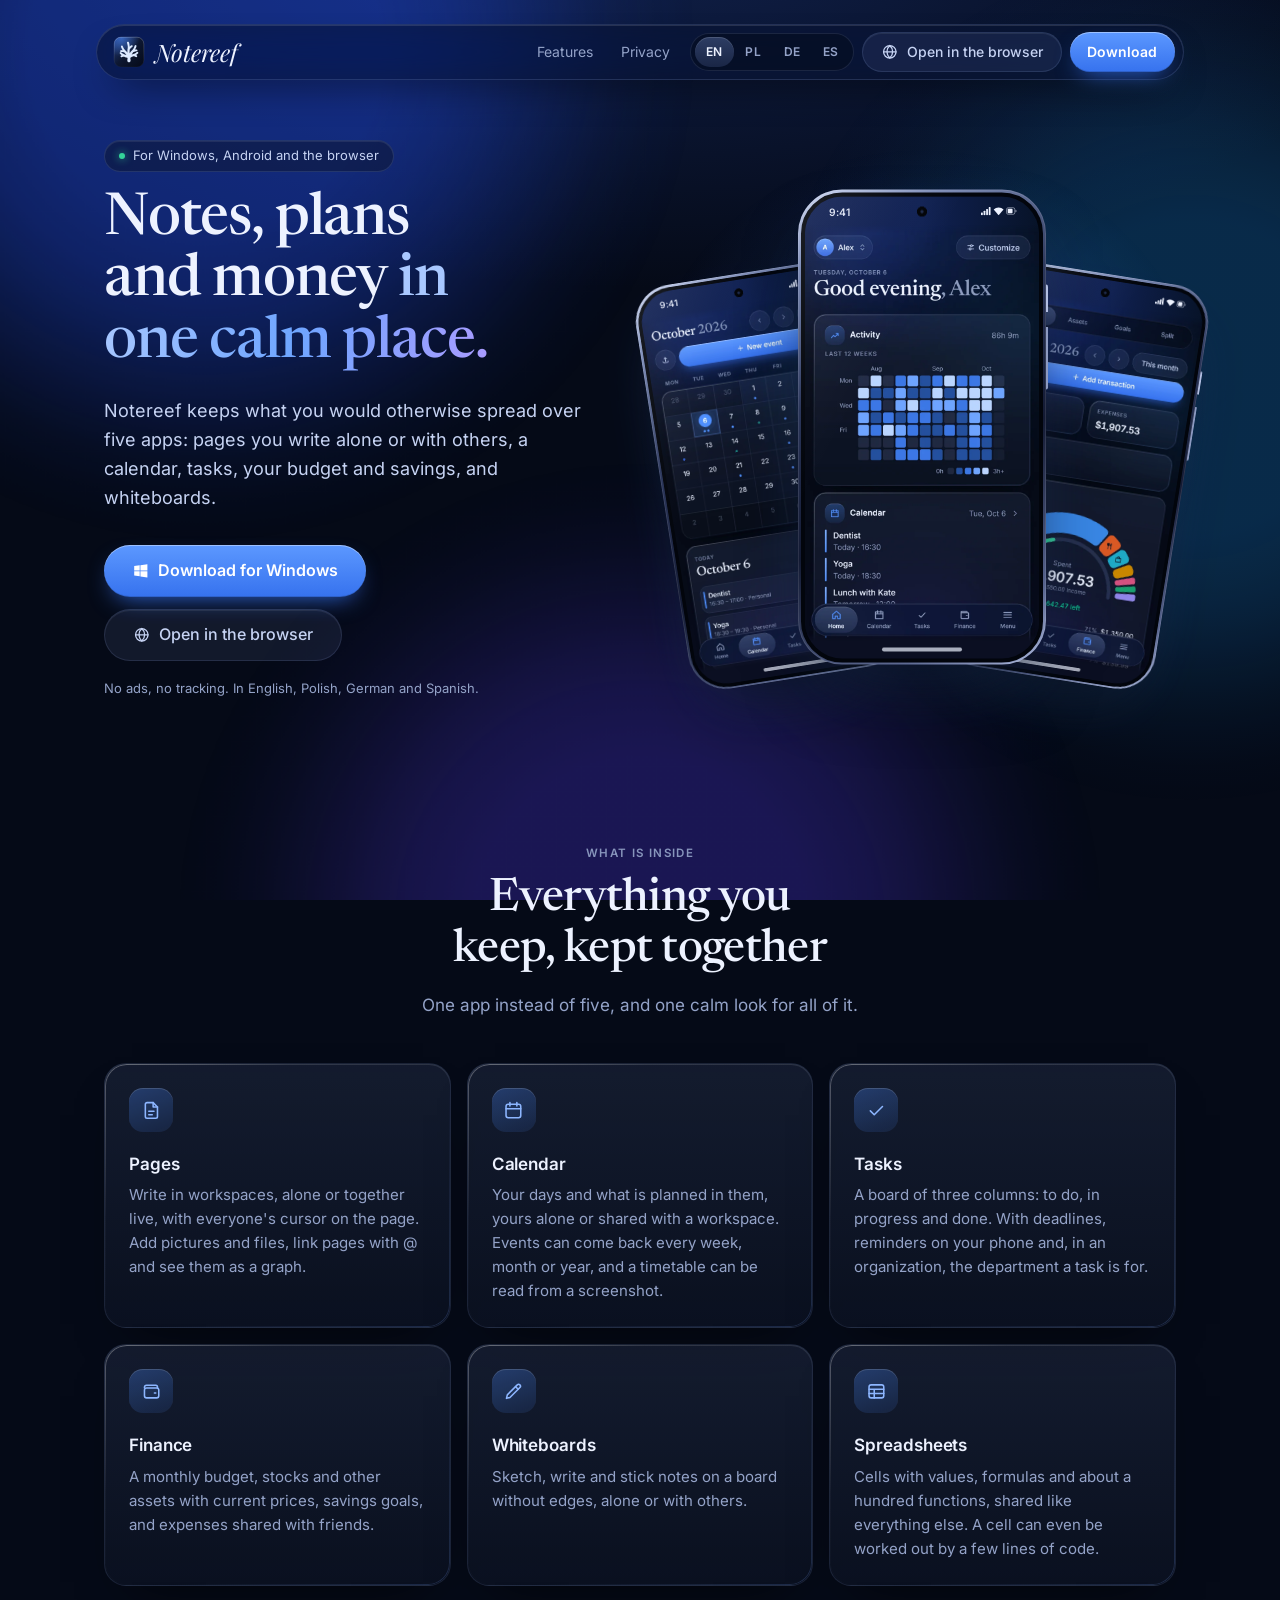
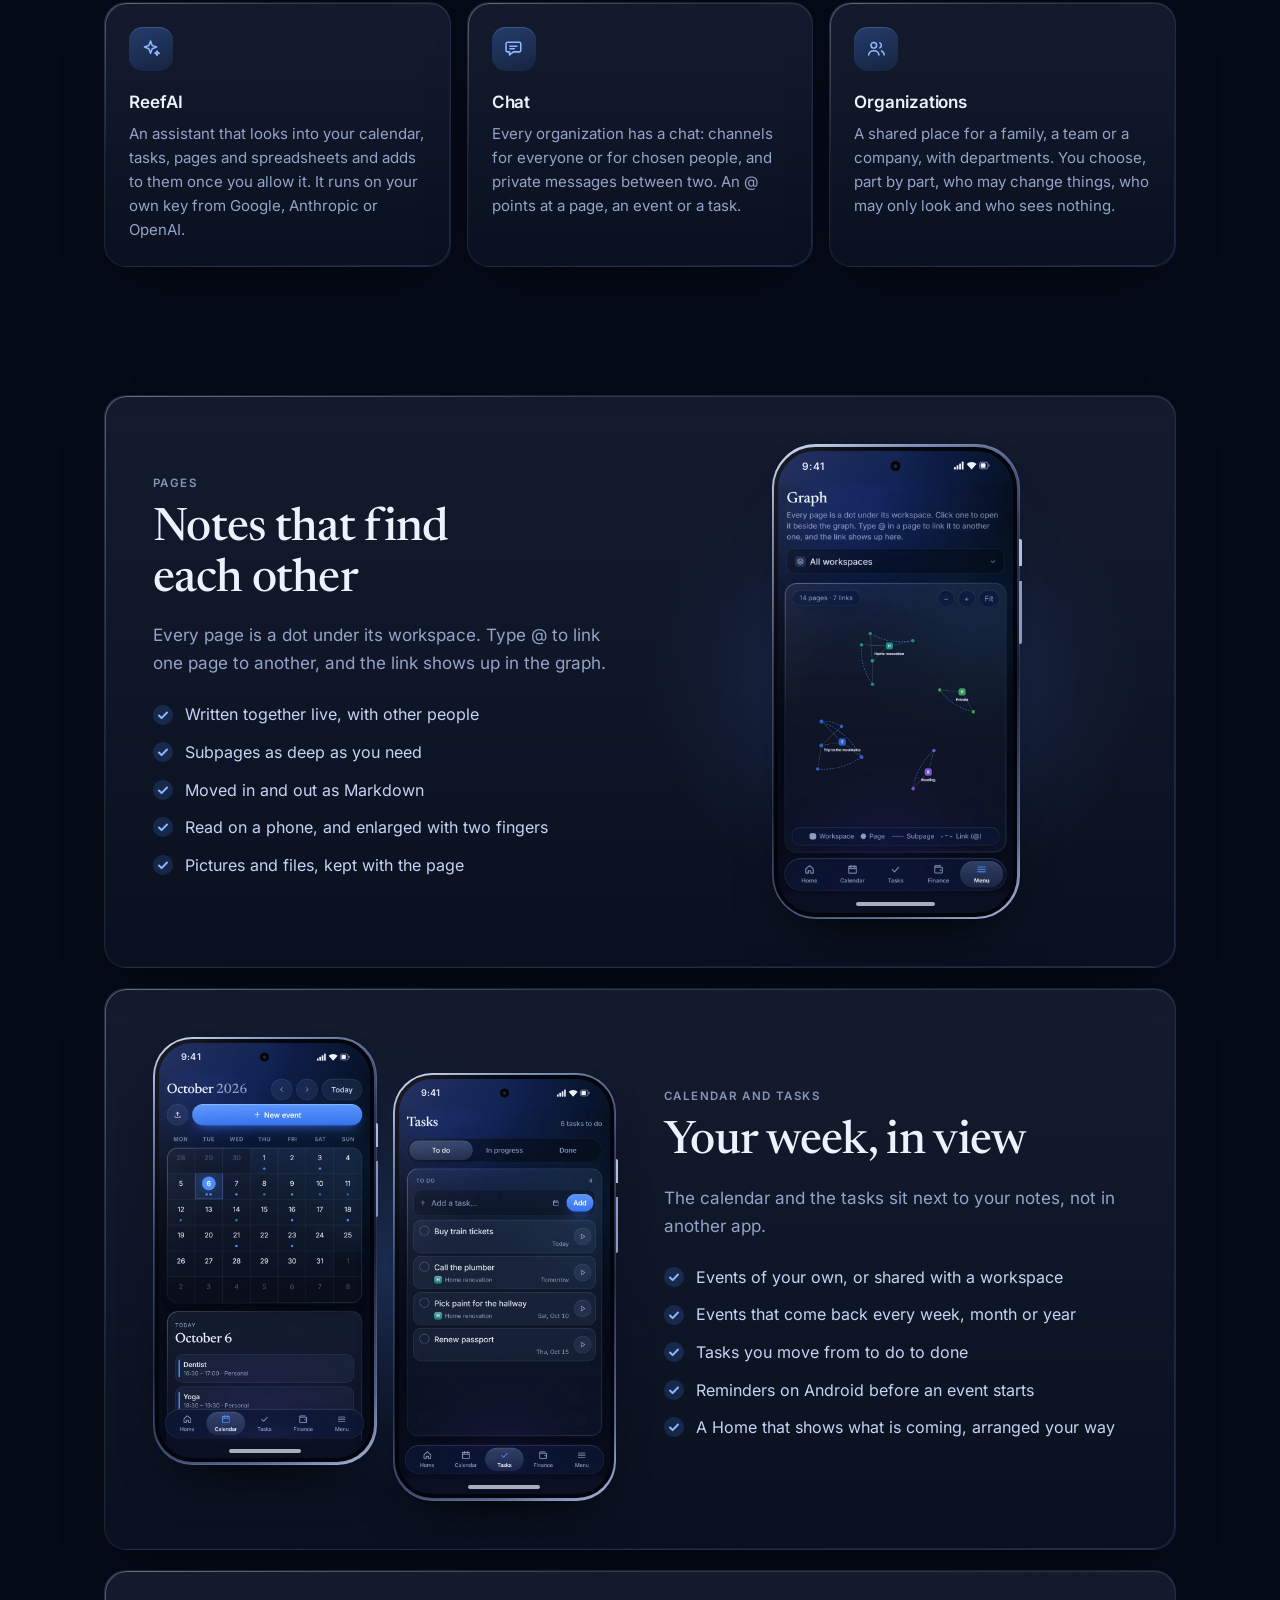
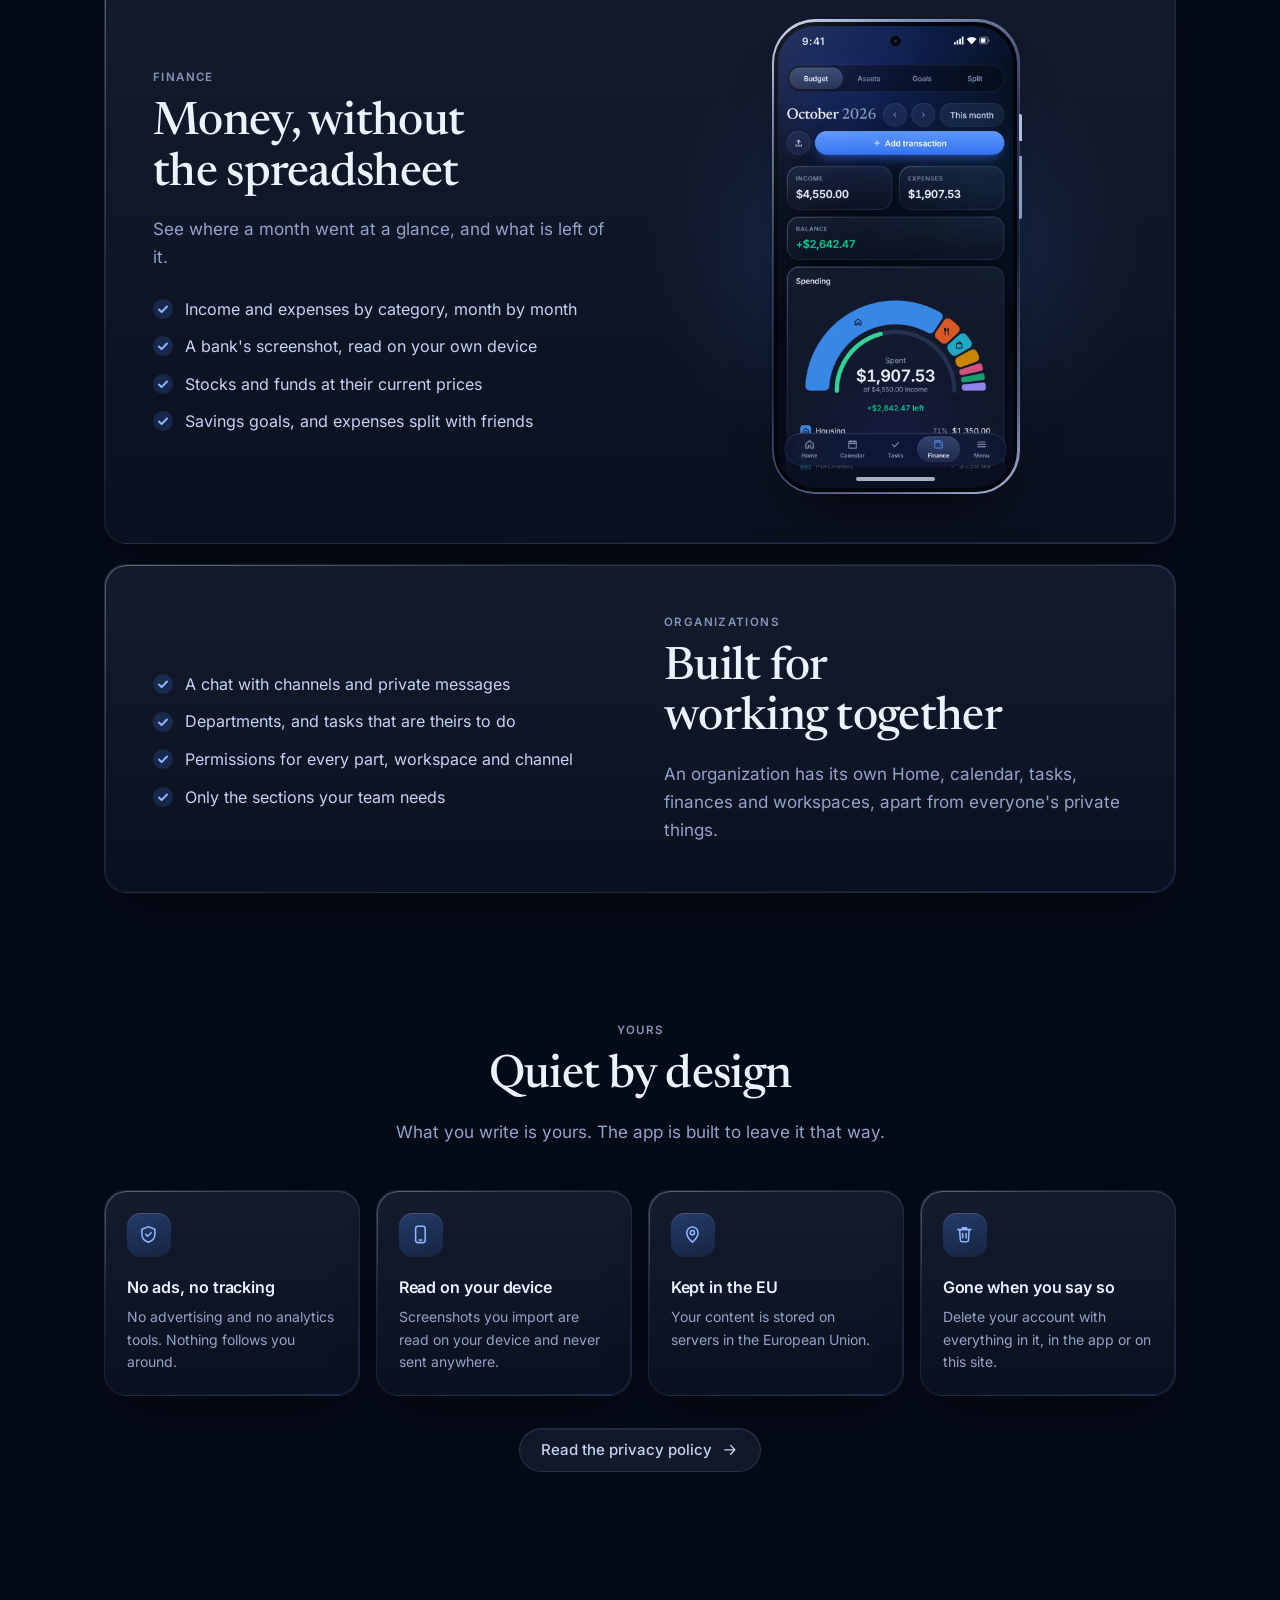
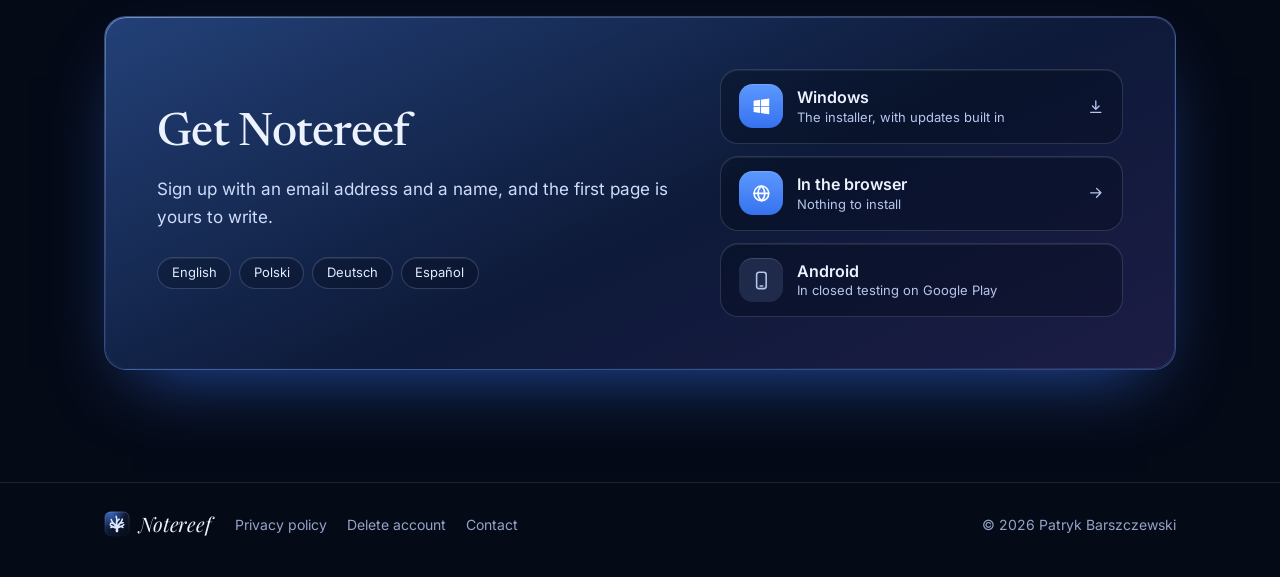
==== commit b39dc42c: "0.0.1.5" ====
--- a/index.html
+++ b/index.html
@@ -59,6 +59,20 @@
           d="M4.5 6.5h15M9.5 6.5v-2h5v2M6.5 6.5l.8 12a2 2 0 0 0 2 1.9h5.4a2 2 0 0 0 2-1.9l.8-12M10 11v5M14 11v5"
         />
       </symbol>
+      <symbol id="i-table" viewBox="0 0 24 24">
+        <rect x="3.5" y="4.5" width="17" height="15" rx="2.5" />
+        <path d="M3.5 9.5h17M3.5 14.5h17M9.5 9.5v10" />
+      </symbol>
+      <symbol id="i-spark" viewBox="0 0 24 24">
+        <path d="M11 3.5l1.9 5.1 5.1 1.9-5.1 1.9L11 17.5l-1.9-5.1L4 10.5l5.1-1.9z" />
+        <path d="M18.5 15l.75 1.75L21 17.5l-1.75.75L18.5 20l-.75-1.75L16 17.5l1.75-.75z" />
+      </symbol>
+      <symbol id="i-chat" viewBox="0 0 24 24">
+        <path
+          d="M5 5h14a1.5 1.5 0 0 1 1.5 1.5v8A1.5 1.5 0 0 1 19 16h-7l-4.5 3.5V16H5a1.5 1.5 0 0 1-1.5-1.5v-8A1.5 1.5 0 0 1 5 5z"
+        />
+        <path d="M8 9.5h8M8 12.5h5" />
+      </symbol>
       <symbol id="i-down" viewBox="0 0 24 24"><path d="M12 5v14M6 13l6 6 6-6" /></symbol>
       <symbol id="i-right" viewBox="0 0 24 24"><path d="M5 12h14M13 6l6 6-6 6" /></symbol>
       <symbol id="i-download" viewBox="0 0 24 24">
@@ -102,6 +116,18 @@
           <button type="button" data-set="de" title="Deutsch">DE</button>
           <button type="button" data-set="es" title="Español">ES</button>
         </div>
+        <a class="btn soft web en" href="app/"
+          ><svg class="line"><use href="#i-globe" /></svg>Open in the browser</a
+        >
+        <a class="btn soft web pl" href="app/"
+          ><svg class="line"><use href="#i-globe" /></svg>Otwórz w przeglądarce</a
+        >
+        <a class="btn soft web de" href="app/"
+          ><svg class="line"><use href="#i-globe" /></svg>Im Browser öffnen</a
+        >
+        <a class="btn soft web es" href="app/"
+          ><svg class="line"><use href="#i-globe" /></svg>Abrir en el navegador</a
+        >
         <a class="btn en" href="#get">Download</a>
         <a class="btn pl" href="#pobierz">Pobierz</a>
         <a class="btn de" href="#herunterladen">Download</a>
@@ -120,26 +146,32 @@
           </p>
           <div class="actions">
             <a
-              class="btn large"
+              class="btn large win"
               href="https://github.com/patbargg/notereef-releases/releases/latest"
             >
               <svg class="line"><use href="#i-windows" /></svg>Download for Windows
             </a>
-            <a class="btn large soft" href="#features">
-              See what is inside<svg class="line"><use href="#i-down" /></svg>
+            <a class="btn large soft web" href="app/">
+              <svg class="line"><use href="#i-globe" /></svg>Open in the browser
             </a>
           </div>
           <p class="note">No ads, no tracking. In English, Polish, German and Spanish.</p>
         </div>
         <div class="phones rise" style="--after: 0.15s" aria-hidden="true">
           <figure class="phone">
-            <img src="shots/calendar-en.webp" alt="" width="720" height="1280" loading="lazy" />
+            <span class="glass">
+              <img src="shots/calendar-en.webp" alt="" width="720" height="1280" loading="lazy" />
+            </span>
           </figure>
           <figure class="phone">
-            <img src="shots/finance-en.webp" alt="" width="720" height="1280" loading="lazy" />
+            <span class="glass">
+              <img src="shots/finance-en.webp" alt="" width="720" height="1280" loading="lazy" />
+            </span>
           </figure>
           <figure class="phone">
-            <img src="shots/home-en.webp" alt="" width="720" height="1280" loading="lazy" />
+            <span class="glass">
+              <img src="shots/home-en.webp" alt="" width="720" height="1280" loading="lazy" />
+            </span>
           </figure>
         </div>
       </div>
@@ -155,15 +187,17 @@
             <span class="tile"><svg class="line"><use href="#i-page" /></svg></span>
             <h3>Pages</h3>
             <p>
-              Write in workspaces, alone or together live, with everyone's cursor on the page.
-              Link pages with @ and see them as a graph.
+              Write in workspaces, alone or together live, with everyone's cursor on
+              the page. Add pictures and files, link pages with @ and see them as a
+              graph.
             </p>
           </article>
           <article class="card lift feature rise" style="--after: 0.06s">
             <span class="tile"><svg class="line"><use href="#i-calendar" /></svg></span>
             <h3>Calendar</h3>
             <p>
-              Your days and what is planned in them, yours alone or shared with a workspace. A
+              Your days and what is planned in them, yours alone or shared with a
+              workspace. Events can come back every week, month or year, and a
               timetable can be read from a screenshot.
             </p>
           </article>
@@ -171,31 +205,60 @@
             <span class="tile"><svg class="line"><use href="#i-check" /></svg></span>
             <h3>Tasks</h3>
             <p>
-              A board of three columns: to do, in progress and done. With deadlines, and reminders
-              on your phone.
+              A board of three columns: to do, in progress and done. With deadlines,
+              reminders on your phone and, in an organization, the department a task
+              is for.
             </p>
           </article>
           <article class="card lift feature rise">
             <span class="tile"><svg class="line"><use href="#i-wallet" /></svg></span>
             <h3>Finance</h3>
             <p>
-              A monthly budget, stocks and other assets with current prices, savings goals, and
-              expenses shared with friends.
+              A monthly budget, stocks and other assets with current prices, savings
+              goals, and expenses shared with friends.
             </p>
           </article>
           <article class="card lift feature rise" style="--after: 0.06s">
             <span class="tile"><svg class="line"><use href="#i-pen" /></svg></span>
             <h3>Whiteboards</h3>
             <p>
-              Sketch, write and stick notes on a board without edges, alone or with others.
+              Sketch, write and stick notes on a board without edges, alone or with
+              others.
+            </p>
+          </article>
+          <article class="card lift feature rise" style="--after: 0.12s">
+            <span class="tile"><svg class="line"><use href="#i-table" /></svg></span>
+            <h3>Spreadsheets</h3>
+            <p>
+              Cells with values, formulas and about a hundred functions, shared like
+              everything else. A cell can even be worked out by a few lines of code.
+            </p>
+          </article>
+          <article class="card lift feature rise">
+            <span class="tile"><svg class="line"><use href="#i-spark" /></svg></span>
+            <h3>ReefAI</h3>
+            <p>
+              An assistant that looks into your calendar, tasks, pages and
+              spreadsheets and adds to them once you allow it. It runs on your own key
+              from Google, Anthropic or OpenAI.
+            </p>
+          </article>
+          <article class="card lift feature rise" style="--after: 0.06s">
+            <span class="tile"><svg class="line"><use href="#i-chat" /></svg></span>
+            <h3>Chat</h3>
+            <p>
+              Every organization has a chat: channels for everyone or for chosen
+              people, and private messages between two. An @ points at a page, an
+              event or a task.
             </p>
           </article>
           <article class="card lift feature rise" style="--after: 0.12s">
             <span class="tile"><svg class="line"><use href="#i-users" /></svg></span>
             <h3>Organizations</h3>
             <p>
-              A shared place for a family, a team or a company. You choose who may change things
-              and who may only look.
+              A shared place for a family, a team or a company, with departments. You
+              choose, part by part, who may change things, who may only look and who
+              sees nothing.
             </p>
           </article>
         </div>
@@ -215,17 +278,20 @@
               <li>Subpages as deep as you need</li>
               <li>Moved in and out as Markdown</li>
               <li>Read on a phone, and enlarged with two fingers</li>
+              <li>Pictures and files, kept with the page</li>
             </ul>
           </div>
           <div class="screens">
             <figure class="screen">
-              <img
-                src="shots/graph-en.webp"
-                alt="The graph: four workspaces and their pages, joined by lines"
-                width="720"
-                height="1280"
-                loading="lazy"
-              />
+              <span class="glass">
+                <img
+                  src="shots/graph-en.webp"
+                  alt="The graph: four workspaces and their pages, joined by lines"
+                  width="720"
+                  height="1280"
+                  loading="lazy"
+                />
+              </span>
             </figure>
           </div>
         </div>
@@ -239,6 +305,7 @@
             </p>
             <ul class="ticks">
               <li>Events of your own, or shared with a workspace</li>
+              <li>Events that come back every week, month or year</li>
               <li>Tasks you move from to do to done</li>
               <li>Reminders on Android before an event starts</li>
               <li>A Home that shows what is coming, arranged your way</li>
@@ -246,22 +313,26 @@
           </div>
           <div class="screens">
             <figure class="screen">
-              <img
-                src="shots/calendar-en.webp"
-                alt="The calendar: a month, and the events of the chosen day"
-                width="720"
-                height="1280"
-                loading="lazy"
-              />
-            </figure>
-            <figure class="screen">
-              <img
-                src="shots/tasks-en.webp"
-                alt="The tasks: a list of what is to do"
-                width="720"
-                height="1280"
-                loading="lazy"
-              />
+              <span class="glass">
+                <img
+                  src="shots/calendar-en.webp"
+                  alt="The calendar: a month, and the events of the chosen day"
+                  width="720"
+                  height="1280"
+                  loading="lazy"
+                />
+              </span>
+            </figure>
+            <figure class="screen">
+              <span class="glass">
+                <img
+                  src="shots/tasks-en.webp"
+                  alt="The tasks: a list of what is to do"
+                  width="720"
+                  height="1280"
+                  loading="lazy"
+                />
+              </span>
             </figure>
           </div>
         </div>
@@ -282,15 +353,34 @@
           </div>
           <div class="screens">
             <figure class="screen">
-              <img
-                src="shots/finance-en.webp"
-                alt="The budget: income, expenses, and a chart of the month's spending"
-                width="720"
-                height="1280"
-                loading="lazy"
-              />
-            </figure>
-          </div>
+              <span class="glass">
+                <img
+                  src="shots/finance-en.webp"
+                  alt="The budget: income, expenses, and a chart of the month's spending"
+                  width="720"
+                  height="1280"
+                  loading="lazy"
+                />
+              </span>
+            </figure>
+          </div>
+        </div>
+
+        <div class="card show turned rise">
+          <div class="words">
+            <p class="eyebrow">Organizations</p>
+            <h2>Built for working together</h2>
+            <p class="say">
+              An organization has its own Home, calendar, tasks, finances and
+              workspaces, apart from everyone's private things.
+            </p>
+          </div>
+          <ul class="ticks">
+            <li>A chat with channels and private messages</li>
+            <li>Departments, and tasks that are theirs to do</li>
+            <li>Permissions for every part, workspace and channel</li>
+            <li>Only the sections your team needs</li>
+          </ul>
         </div>
       </section>
 
@@ -372,13 +462,13 @@
           </p>
           <div class="actions">
             <a
-              class="btn large"
+              class="btn large win"
               href="https://github.com/patbargg/notereef-releases/releases/latest"
             >
               <svg class="line"><use href="#i-windows" /></svg>Pobierz na Windows
             </a>
-            <a class="btn large soft" href="#funkcje">
-              Zobacz, co jest w środku<svg class="line"><use href="#i-down" /></svg>
+            <a class="btn large soft web" href="app/">
+              <svg class="line"><use href="#i-globe" /></svg>Otwórz w przeglądarce
             </a>
           </div>
           <p class="note">
@@ -387,13 +477,19 @@
         </div>
         <div class="phones rise" style="--after: 0.15s" aria-hidden="true">
           <figure class="phone">
-            <img src="shots/calendar-pl.webp" alt="" width="720" height="1280" loading="lazy" />
+            <span class="glass">
+              <img src="shots/calendar-pl.webp" alt="" width="720" height="1280" loading="lazy" />
+            </span>
           </figure>
           <figure class="phone">
-            <img src="shots/finance-pl.webp" alt="" width="720" height="1280" loading="lazy" />
+            <span class="glass">
+              <img src="shots/finance-pl.webp" alt="" width="720" height="1280" loading="lazy" />
+            </span>
           </figure>
           <figure class="phone">
-            <img src="shots/home-pl.webp" alt="" width="720" height="1280" loading="lazy" />
+            <span class="glass">
+              <img src="shots/home-pl.webp" alt="" width="720" height="1280" loading="lazy" />
+            </span>
           </figure>
         </div>
       </div>
@@ -409,48 +505,78 @@
             <span class="tile"><svg class="line"><use href="#i-page" /></svg></span>
             <h3>Strony</h3>
             <p>
-              Pisz w przestrzeniach, samodzielnie albo wspólnie na żywo, z kursorem każdej osoby
-              na stronie. Łącz strony znakiem @ i oglądaj je jako graf.
+              Pisz w przestrzeniach, samodzielnie albo wspólnie na żywo, z kursorem
+              każdej osoby na stronie. Dodawaj obrazy i pliki, łącz strony znakiem @ i
+              oglądaj je jako graf.
             </p>
           </article>
           <article class="card lift feature rise" style="--after: 0.06s">
             <span class="tile"><svg class="line"><use href="#i-calendar" /></svg></span>
             <h3>Kalendarz</h3>
             <p>
-              Twoje dni i to, co w nich zaplanowane, tylko dla Ciebie albo wspólnie z przestrzenią.
-              Plan zajęć można odczytać ze zrzutu ekranu.
+              Twoje dni i to, co w nich zaplanowane, tylko dla Ciebie albo wspólnie z
+              przestrzenią. Wydarzenia mogą wracać co tydzień, miesiąc lub rok, a plan
+              zajęć można odczytać ze zrzutu ekranu.
             </p>
           </article>
           <article class="card lift feature rise" style="--after: 0.12s">
             <span class="tile"><svg class="line"><use href="#i-check" /></svg></span>
             <h3>Zadania</h3>
             <p>
-              Tablica z trzema kolumnami: do zrobienia, w trakcie i zrobione. Z terminami i
-              przypomnieniami na telefonie.
+              Tablica z trzema kolumnami: do zrobienia, w trakcie i zrobione. Z
+              terminami, przypomnieniami na telefonie i, w organizacji, wydziałem,
+              który ma zadanie wykonać.
             </p>
           </article>
           <article class="card lift feature rise">
             <span class="tile"><svg class="line"><use href="#i-wallet" /></svg></span>
             <h3>Finanse</h3>
             <p>
-              Budżet miesiąca, akcje i inny majątek z aktualnymi cenami, cele oszczędnościowe oraz
-              wydatki dzielone ze znajomymi.
+              Budżet miesiąca, akcje i inny majątek z aktualnymi cenami, cele
+              oszczędnościowe oraz wydatki dzielone ze znajomymi.
             </p>
           </article>
           <article class="card lift feature rise" style="--after: 0.06s">
             <span class="tile"><svg class="line"><use href="#i-pen" /></svg></span>
             <h3>Tablice</h3>
             <p>
-              Szkicuj, pisz i przyklejaj karteczki na tablicy bez krawędzi, samodzielnie albo z
-              innymi.
+              Szkicuj, pisz i przyklejaj karteczki na tablicy bez krawędzi,
+              samodzielnie albo z innymi.
+            </p>
+          </article>
+          <article class="card lift feature rise" style="--after: 0.12s">
+            <span class="tile"><svg class="line"><use href="#i-table" /></svg></span>
+            <h3>Arkusze</h3>
+            <p>
+              Komórki z wartościami, formułami i około setką funkcji, udostępniane jak
+              wszystko inne. Komórkę może nawet wyliczać kilka linijek kodu.
+            </p>
+          </article>
+          <article class="card lift feature rise">
+            <span class="tile"><svg class="line"><use href="#i-spark" /></svg></span>
+            <h3>ReefAI</h3>
+            <p>
+              Asystent, który zagląda do kalendarza, zadań, stron i arkuszy i dopisuje
+              do nich, gdy na to pozwolisz. Działa na Twoim własnym kluczu od Google,
+              Anthropic lub OpenAI.
+            </p>
+          </article>
+          <article class="card lift feature rise" style="--after: 0.06s">
+            <span class="tile"><svg class="line"><use href="#i-chat" /></svg></span>
+            <h3>Czat</h3>
+            <p>
+              Każda organizacja ma czat: kanały dla wszystkich albo dla wybranych osób
+              i prywatne wiadomości między dwiema osobami. Znak @ wskazuje stronę,
+              wydarzenie lub zadanie.
             </p>
           </article>
           <article class="card lift feature rise" style="--after: 0.12s">
             <span class="tile"><svg class="line"><use href="#i-users" /></svg></span>
             <h3>Organizacje</h3>
             <p>
-              Wspólne miejsce dla rodziny, zespołu lub firmy. To Ty wybierasz, kto może zmieniać,
-              a kto tylko oglądać.
+              Wspólne miejsce dla rodziny, zespołu lub firmy, z wydziałami. To Ty
+              wybierasz, część po części, kto może zmieniać, kto tylko oglądać, a kto
+              nie widzi nic.
             </p>
           </article>
         </div>
@@ -470,17 +596,20 @@
               <li>Podstrony tak głęboko, jak potrzebujesz</li>
               <li>Eksport i import w Markdownie</li>
               <li>Czytanie na telefonie i powiększanie dwoma palcami</li>
+              <li>Obrazy i pliki trzymane razem ze stroną</li>
             </ul>
           </div>
           <div class="screens">
             <figure class="screen">
-              <img
-                src="shots/graph-pl.webp"
-                alt="Graf: cztery przestrzenie i ich strony połączone liniami"
-                width="720"
-                height="1280"
-                loading="lazy"
-              />
+              <span class="glass">
+                <img
+                  src="shots/graph-pl.webp"
+                  alt="Graf: cztery przestrzenie i ich strony połączone liniami"
+                  width="720"
+                  height="1280"
+                  loading="lazy"
+                />
+              </span>
             </figure>
           </div>
         </div>
@@ -494,6 +623,7 @@
             </p>
             <ul class="ticks">
               <li>Wydarzenia własne albo wspólne z przestrzenią</li>
+              <li>Wydarzenia, które wracają co tydzień, miesiąc lub rok</li>
               <li>Zadania, które przesuwasz od „do zrobienia” do „zrobione”</li>
               <li>Przypomnienia na Androidzie przed początkiem wydarzenia</li>
               <li>Ekran Start, który pokazuje, co nadchodzi, ułożony po Twojemu</li>
@@ -501,22 +631,26 @@
           </div>
           <div class="screens">
             <figure class="screen">
-              <img
-                src="shots/calendar-pl.webp"
-                alt="Kalendarz: miesiąc i wydarzenia wybranego dnia"
-                width="720"
-                height="1280"
-                loading="lazy"
-              />
-            </figure>
-            <figure class="screen">
-              <img
-                src="shots/tasks-pl.webp"
-                alt="Zadania: lista tego, co jest do zrobienia"
-                width="720"
-                height="1280"
-                loading="lazy"
-              />
+              <span class="glass">
+                <img
+                  src="shots/calendar-pl.webp"
+                  alt="Kalendarz: miesiąc i wydarzenia wybranego dnia"
+                  width="720"
+                  height="1280"
+                  loading="lazy"
+                />
+              </span>
+            </figure>
+            <figure class="screen">
+              <span class="glass">
+                <img
+                  src="shots/tasks-pl.webp"
+                  alt="Zadania: lista tego, co jest do zrobienia"
+                  width="720"
+                  height="1280"
+                  loading="lazy"
+                />
+              </span>
             </figure>
           </div>
         </div>
@@ -537,15 +671,34 @@
           </div>
           <div class="screens">
             <figure class="screen">
-              <img
-                src="shots/finance-pl.webp"
-                alt="Budżet: przychody, wydatki i wykres wydatków w miesiącu"
-                width="720"
-                height="1280"
-                loading="lazy"
-              />
-            </figure>
-          </div>
+              <span class="glass">
+                <img
+                  src="shots/finance-pl.webp"
+                  alt="Budżet: przychody, wydatki i wykres wydatków w miesiącu"
+                  width="720"
+                  height="1280"
+                  loading="lazy"
+                />
+              </span>
+            </figure>
+          </div>
+        </div>
+
+        <div class="card show turned rise">
+          <div class="words">
+            <p class="eyebrow">Organizacje</p>
+            <h2>Zrobione do pracy razem</h2>
+            <p class="say">
+              Organizacja ma własny Start, kalendarz, zadania, finanse i przestrzenie,
+              osobno od prywatnych rzeczy każdej osoby.
+            </p>
+          </div>
+          <ul class="ticks">
+            <li>Czat z kanałami i prywatnymi wiadomościami</li>
+            <li>Wydziały i zadania, które mają wykonać</li>
+            <li>Uprawnienia do każdej części, przestrzeni i kanału</li>
+            <li>Tylko te sekcje, których potrzebuje Twój zespół</li>
+          </ul>
         </div>
       </section>
 
@@ -633,13 +786,13 @@
           </p>
           <div class="actions">
             <a
-              class="btn large"
+              class="btn large win"
               href="https://github.com/patbargg/notereef-releases/releases/latest"
             >
               <svg class="line"><use href="#i-windows" /></svg>Für Windows herunterladen
             </a>
-            <a class="btn large soft" href="#funktionen">
-              Sieh, was drin ist<svg class="line"><use href="#i-down" /></svg>
+            <a class="btn large soft web" href="app/">
+              <svg class="line"><use href="#i-globe" /></svg>Im Browser öffnen
             </a>
           </div>
           <p class="note">
@@ -648,13 +801,19 @@
         </div>
         <div class="phones rise" style="--after: 0.15s" aria-hidden="true">
           <figure class="phone">
-            <img src="shots/calendar-en.webp" alt="" width="720" height="1280" loading="lazy" />
+            <span class="glass">
+              <img src="shots/calendar-en.webp" alt="" width="720" height="1280" loading="lazy" />
+            </span>
           </figure>
           <figure class="phone">
-            <img src="shots/finance-en.webp" alt="" width="720" height="1280" loading="lazy" />
+            <span class="glass">
+              <img src="shots/finance-en.webp" alt="" width="720" height="1280" loading="lazy" />
+            </span>
           </figure>
           <figure class="phone">
-            <img src="shots/home-en.webp" alt="" width="720" height="1280" loading="lazy" />
+            <span class="glass">
+              <img src="shots/home-en.webp" alt="" width="720" height="1280" loading="lazy" />
+            </span>
           </figure>
         </div>
       </div>
@@ -670,48 +829,80 @@
             <span class="tile"><svg class="line"><use href="#i-page" /></svg></span>
             <h3>Seiten</h3>
             <p>
-              Schreibe in Arbeitsbereichen, allein oder gemeinsam in Echtzeit, mit dem Cursor jeder
-              Person auf der Seite. Verknüpfe Seiten mit @ und sieh sie als Graph.
+              Schreibe in Arbeitsbereichen, allein oder gemeinsam in Echtzeit, mit dem
+              Cursor jeder Person auf der Seite. Füge Bilder und Dateien hinzu,
+              verknüpfe Seiten mit @ und sieh sie als Graph.
             </p>
           </article>
           <article class="card lift feature rise" style="--after: 0.06s">
             <span class="tile"><svg class="line"><use href="#i-calendar" /></svg></span>
             <h3>Kalender</h3>
             <p>
-              Deine Tage und was in ihnen geplant ist, nur für dich oder mit einem Arbeitsbereich
-              geteilt. Ein Stundenplan lässt sich aus einem Screenshot einlesen.
+              Deine Tage und was in ihnen geplant ist, nur für dich oder mit einem
+              Arbeitsbereich geteilt. Termine können jede Woche, jeden Monat oder
+              jedes Jahr wiederkehren, und ein Stundenplan lässt sich aus einem
+              Screenshot einlesen.
             </p>
           </article>
           <article class="card lift feature rise" style="--after: 0.12s">
             <span class="tile"><svg class="line"><use href="#i-check" /></svg></span>
             <h3>Aufgaben</h3>
             <p>
-              Ein Board mit drei Spalten: zu erledigen, in Arbeit und erledigt. Mit Fristen und mit
-              Erinnerungen auf deinem Handy.
+              Ein Board mit drei Spalten: zu erledigen, in Arbeit und erledigt. Mit
+              Fristen, Erinnerungen auf deinem Handy und, in einer Organisation, der
+              Abteilung, für die eine Aufgabe gedacht ist.
             </p>
           </article>
           <article class="card lift feature rise">
             <span class="tile"><svg class="line"><use href="#i-wallet" /></svg></span>
             <h3>Finanzen</h3>
             <p>
-              Ein Monatsbudget, Aktien und anderes Vermögen mit aktuellen Kursen, Sparziele und
-              Ausgaben, die du mit Freunden teilst.
+              Ein Monatsbudget, Aktien und anderes Vermögen mit aktuellen Kursen,
+              Sparziele und Ausgaben, die du mit Freunden teilst.
             </p>
           </article>
           <article class="card lift feature rise" style="--after: 0.06s">
             <span class="tile"><svg class="line"><use href="#i-pen" /></svg></span>
             <h3>Whiteboards</h3>
             <p>
-              Skizziere, schreibe und klebe Notizen auf ein Board ohne Ränder, allein oder mit
-              anderen.
+              Skizziere, schreibe und klebe Notizen auf ein Board ohne Ränder, allein
+              oder mit anderen.
+            </p>
+          </article>
+          <article class="card lift feature rise" style="--after: 0.12s">
+            <span class="tile"><svg class="line"><use href="#i-table" /></svg></span>
+            <h3>Tabellen</h3>
+            <p>
+              Zellen mit Werten, Formeln und rund hundert Funktionen, geteilt wie
+              alles andere. Eine Zelle kann sogar von ein paar Zeilen Code berechnet
+              werden.
+            </p>
+          </article>
+          <article class="card lift feature rise">
+            <span class="tile"><svg class="line"><use href="#i-spark" /></svg></span>
+            <h3>ReefAI</h3>
+            <p>
+              Ein Assistent, der in deinen Kalender, deine Aufgaben, Seiten und
+              Tabellen schaut und etwas hinzufügt, sobald du es erlaubst. Er läuft mit
+              deinem eigenen Schlüssel von Google, Anthropic oder OpenAI.
+            </p>
+          </article>
+          <article class="card lift feature rise" style="--after: 0.06s">
+            <span class="tile"><svg class="line"><use href="#i-chat" /></svg></span>
+            <h3>Chat</h3>
+            <p>
+              Jede Organisation hat einen Chat: Kanäle für alle oder für ausgewählte
+              Personen und private Nachrichten zwischen zweien. Ein @ zeigt auf eine
+              Seite, einen Termin oder eine Aufgabe.
             </p>
           </article>
           <article class="card lift feature rise" style="--after: 0.12s">
             <span class="tile"><svg class="line"><use href="#i-users" /></svg></span>
             <h3>Organisationen</h3>
             <p>
-              Ein gemeinsamer Ort für eine Familie, ein Team oder eine Firma. Du bestimmst, wer
-              etwas ändern und wer nur zusehen darf.
+              Ein gemeinsamer Ort für eine Familie, ein Team oder eine Firma, mit
+              Abteilungen. Du bestimmst Bereich für Bereich, wer etwas ändern darf,
+              wer nur zusehen darf und wer nichts sieht.
             </p>
           </article>
         </div>
@@ -731,17 +922,20 @@
               <li>Unterseiten, so tief du sie brauchst</li>
               <li>Hinein und hinaus als Markdown</li>
               <li>Auf dem Handy gelesen und mit zwei Fingern vergrößert</li>
+              <li>Bilder und Dateien, bei der Seite aufbewahrt</li>
             </ul>
           </div>
           <div class="screens">
             <figure class="screen">
-              <img
-                src="shots/graph-en.webp"
-                alt="Der Graph: vier Arbeitsbereiche und ihre Seiten, durch Linien verbunden"
-                width="720"
-                height="1280"
-                loading="lazy"
-              />
+              <span class="glass">
+                <img
+                  src="shots/graph-en.webp"
+                  alt="Der Graph: vier Arbeitsbereiche und ihre Seiten, durch Linien verbunden"
+                  width="720"
+                  height="1280"
+                  loading="lazy"
+                />
+              </span>
             </figure>
           </div>
         </div>
@@ -756,6 +950,7 @@
             </p>
             <ul class="ticks">
               <li>Eigene Termine oder mit einem Arbeitsbereich geteilte</li>
+              <li>Termine, die jede Woche, jeden Monat oder jedes Jahr wiederkehren</li>
               <li>Aufgaben, die du von „zu erledigen“ nach „erledigt“ schiebst</li>
               <li>Erinnerungen auf Android, bevor ein Termin beginnt</li>
               <li>Ein Start, der zeigt, was ansteht, so angeordnet, wie du es magst</li>
@@ -763,22 +958,26 @@
           </div>
           <div class="screens">
             <figure class="screen">
-              <img
-                src="shots/calendar-en.webp"
-                alt="Der Kalender: ein Monat und die Termine des gewählten Tages"
-                width="720"
-                height="1280"
-                loading="lazy"
-              />
-            </figure>
-            <figure class="screen">
-              <img
-                src="shots/tasks-en.webp"
-                alt="Die Aufgaben: eine Liste dessen, was zu tun ist"
-                width="720"
-                height="1280"
-                loading="lazy"
-              />
+              <span class="glass">
+                <img
+                  src="shots/calendar-en.webp"
+                  alt="Der Kalender: ein Monat und die Termine des gewählten Tages"
+                  width="720"
+                  height="1280"
+                  loading="lazy"
+                />
+              </span>
+            </figure>
+            <figure class="screen">
+              <span class="glass">
+                <img
+                  src="shots/tasks-en.webp"
+                  alt="Die Aufgaben: eine Liste dessen, was zu tun ist"
+                  width="720"
+                  height="1280"
+                  loading="lazy"
+                />
+              </span>
             </figure>
           </div>
         </div>
@@ -799,15 +998,35 @@
           </div>
           <div class="screens">
             <figure class="screen">
-              <img
-                src="shots/finance-en.webp"
-                alt="Das Budget: Einnahmen, Ausgaben und ein Diagramm der Ausgaben des Monats"
-                width="720"
-                height="1280"
-                loading="lazy"
-              />
-            </figure>
-          </div>
+              <span class="glass">
+                <img
+                  src="shots/finance-en.webp"
+                  alt="Das Budget: Einnahmen, Ausgaben und ein Diagramm der Ausgaben des Monats"
+                  width="720"
+                  height="1280"
+                  loading="lazy"
+                />
+              </span>
+            </figure>
+          </div>
+        </div>
+
+        <div class="card show turned rise">
+          <div class="words">
+            <p class="eyebrow">Organisationen</p>
+            <h2>Gemacht für die Arbeit im Team</h2>
+            <p class="say">
+              Eine Organisation hat einen eigenen Start, einen eigenen Kalender,
+              eigene Aufgaben, Finanzen und Arbeitsbereiche, getrennt von den privaten
+              Dingen jeder Person.
+            </p>
+          </div>
+          <ul class="ticks">
+            <li>Ein Chat mit Kanälen und privaten Nachrichten</li>
+            <li>Abteilungen und Aufgaben, die sie zu erledigen haben</li>
+            <li>Berechtigungen für jeden Bereich, Arbeitsbereich und Kanal</li>
+            <li>Nur die Bereiche, die dein Team braucht</li>
+          </ul>
         </div>
       </section>
 
@@ -896,26 +1115,32 @@
           </p>
           <div class="actions">
             <a
-              class="btn large"
+              class="btn large win"
               href="https://github.com/patbargg/notereef-releases/releases/latest"
             >
               <svg class="line"><use href="#i-windows" /></svg>Descargar para Windows
             </a>
-            <a class="btn large soft" href="#funciones">
-              Mira lo que hay dentro<svg class="line"><use href="#i-down" /></svg>
+            <a class="btn large soft web" href="app/">
+              <svg class="line"><use href="#i-globe" /></svg>Abrir en el navegador
             </a>
           </div>
           <p class="note">Sin anuncios ni rastreo. En español, inglés, polaco y alemán.</p>
         </div>
         <div class="phones rise" style="--after: 0.15s" aria-hidden="true">
           <figure class="phone">
-            <img src="shots/calendar-en.webp" alt="" width="720" height="1280" loading="lazy" />
+            <span class="glass">
+              <img src="shots/calendar-en.webp" alt="" width="720" height="1280" loading="lazy" />
+            </span>
           </figure>
           <figure class="phone">
-            <img src="shots/finance-en.webp" alt="" width="720" height="1280" loading="lazy" />
+            <span class="glass">
+              <img src="shots/finance-en.webp" alt="" width="720" height="1280" loading="lazy" />
+            </span>
           </figure>
           <figure class="phone">
-            <img src="shots/home-en.webp" alt="" width="720" height="1280" loading="lazy" />
+            <span class="glass">
+              <img src="shots/home-en.webp" alt="" width="720" height="1280" loading="lazy" />
+            </span>
           </figure>
         </div>
       </div>
@@ -931,15 +1156,17 @@
             <span class="tile"><svg class="line"><use href="#i-page" /></svg></span>
             <h3>Páginas</h3>
             <p>
-              Escribe en espacios, a solas o en directo con otras personas, con el cursor de cada
-              una en la página. Enlaza páginas con @ y míralas como un grafo.
+              Escribe en espacios, a solas o en directo con otras personas, con el
+              cursor de cada una en la página. Añade imágenes y archivos, enlaza
+              páginas con @ y míralas como un grafo.
             </p>
           </article>
           <article class="card lift feature rise" style="--after: 0.06s">
             <span class="tile"><svg class="line"><use href="#i-calendar" /></svg></span>
             <h3>Calendario</h3>
             <p>
-              Tus días y lo que hay planeado en ellos, solo para ti o compartido con un espacio. Un
+              Tus días y lo que hay planeado en ellos, solo para ti o compartido con
+              un espacio. Los eventos pueden repetirse cada semana, mes o año, y un
               horario se puede leer de una captura de pantalla.
             </p>
           </article>
@@ -947,31 +1174,61 @@
             <span class="tile"><svg class="line"><use href="#i-check" /></svg></span>
             <h3>Tareas</h3>
             <p>
-              Un tablero de tres columnas: por hacer, en curso y hechas. Con fechas límite y con
-              recordatorios en tu teléfono.
+              Un tablero de tres columnas: por hacer, en curso y hechas. Con fechas
+              límite, recordatorios en tu teléfono y, en una organización, el
+              departamento al que va la tarea.
             </p>
           </article>
           <article class="card lift feature rise">
             <span class="tile"><svg class="line"><use href="#i-wallet" /></svg></span>
             <h3>Finanzas</h3>
             <p>
-              Un presupuesto mensual, acciones y otros bienes con precios actuales, metas de ahorro
-              y gastos compartidos con amigos.
+              Un presupuesto mensual, acciones y otros bienes con precios actuales,
+              metas de ahorro y gastos compartidos con amigos.
             </p>
           </article>
           <article class="card lift feature rise" style="--after: 0.06s">
             <span class="tile"><svg class="line"><use href="#i-pen" /></svg></span>
             <h3>Pizarras</h3>
             <p>
-              Dibuja, escribe y pega notas en una pizarra sin bordes, a solas o con otras personas.
+              Dibuja, escribe y pega notas en una pizarra sin bordes, a solas o con
+              otras personas.
+            </p>
+          </article>
+          <article class="card lift feature rise" style="--after: 0.12s">
+            <span class="tile"><svg class="line"><use href="#i-table" /></svg></span>
+            <h3>Hojas de cálculo</h3>
+            <p>
+              Celdas con valores, fórmulas y cerca de cien funciones, compartidas como
+              todo lo demás. Una celda incluso puede calcularse con unas líneas de
+              código.
+            </p>
+          </article>
+          <article class="card lift feature rise">
+            <span class="tile"><svg class="line"><use href="#i-spark" /></svg></span>
+            <h3>ReefAI</h3>
+            <p>
+              Un asistente que mira tu calendario, tus tareas, páginas y hojas de
+              cálculo y añade cosas cuando se lo permites. Funciona con tu propia
+              clave de Google, Anthropic u OpenAI.
+            </p>
+          </article>
+          <article class="card lift feature rise" style="--after: 0.06s">
+            <span class="tile"><svg class="line"><use href="#i-chat" /></svg></span>
+            <h3>Chat</h3>
+            <p>
+              Cada organización tiene un chat: canales para todos o para personas
+              elegidas y mensajes privados entre dos. Una @ señala una página, un
+              evento o una tarea.
             </p>
           </article>
           <article class="card lift feature rise" style="--after: 0.12s">
             <span class="tile"><svg class="line"><use href="#i-users" /></svg></span>
             <h3>Organizaciones</h3>
             <p>
-              Un lugar compartido para una familia, un equipo o una empresa. Tú eliges quién puede
-              cambiar las cosas y quién solo puede mirar.
+              Un lugar compartido para una familia, un equipo o una empresa, con
+              departamentos. Tú eliges, parte por parte, quién puede cambiar las
+              cosas, quién solo puede mirar y quién no ve nada.
             </p>
           </article>
         </div>
@@ -991,17 +1248,20 @@
               <li>Subpáginas tan profundas como necesites</li>
               <li>Entran y salen como Markdown</li>
               <li>Se leen en el teléfono y se amplían con dos dedos</li>
+              <li>Imágenes y archivos guardados con la página</li>
             </ul>
           </div>
           <div class="screens">
             <figure class="screen">
-              <img
-                src="shots/graph-en.webp"
-                alt="El grafo: cuatro espacios y sus páginas, unidos por líneas"
-                width="720"
-                height="1280"
-                loading="lazy"
-              />
+              <span class="glass">
+                <img
+                  src="shots/graph-en.webp"
+                  alt="El grafo: cuatro espacios y sus páginas, unidos por líneas"
+                  width="720"
+                  height="1280"
+                  loading="lazy"
+                />
+              </span>
             </figure>
           </div>
         </div>
@@ -1015,6 +1275,7 @@
             </p>
             <ul class="ticks">
               <li>Eventos propios o compartidos con un espacio</li>
+              <li>Eventos que se repiten cada semana, mes o año</li>
               <li>Tareas que mueves de «por hacer» a «hechas»</li>
               <li>Recordatorios en Android antes de que empiece un evento</li>
               <li>Un Inicio que muestra lo que viene, ordenado a tu manera</li>
@@ -1022,22 +1283,26 @@
           </div>
           <div class="screens">
             <figure class="screen">
-              <img
-                src="shots/calendar-en.webp"
-                alt="El calendario: un mes y los eventos del día elegido"
-                width="720"
-                height="1280"
-                loading="lazy"
-              />
-            </figure>
-            <figure class="screen">
-              <img
-                src="shots/tasks-en.webp"
-                alt="Las tareas: una lista de lo que hay por hacer"
-                width="720"
-                height="1280"
-                loading="lazy"
-              />
+              <span class="glass">
+                <img
+                  src="shots/calendar-en.webp"
+                  alt="El calendario: un mes y los eventos del día elegido"
+                  width="720"
+                  height="1280"
+                  loading="lazy"
+                />
+              </span>
+            </figure>
+            <figure class="screen">
+              <span class="glass">
+                <img
+                  src="shots/tasks-en.webp"
+                  alt="Las tareas: una lista de lo que hay por hacer"
+                  width="720"
+                  height="1280"
+                  loading="lazy"
+                />
+              </span>
             </figure>
           </div>
         </div>
@@ -1058,15 +1323,34 @@
           </div>
           <div class="screens">
             <figure class="screen">
-              <img
-                src="shots/finance-en.webp"
-                alt="El presupuesto: ingresos, gastos y un gráfico del gasto del mes"
-                width="720"
-                height="1280"
-                loading="lazy"
-              />
-            </figure>
-          </div>
+              <span class="glass">
+                <img
+                  src="shots/finance-en.webp"
+                  alt="El presupuesto: ingresos, gastos y un gráfico del gasto del mes"
+                  width="720"
+                  height="1280"
+                  loading="lazy"
+                />
+              </span>
+            </figure>
+          </div>
+        </div>
+
+        <div class="card show turned rise">
+          <div class="words">
+            <p class="eyebrow">Organizaciones</p>
+            <h2>Hecho para trabajar en equipo</h2>
+            <p class="say">
+              Una organización tiene su propio Inicio, calendario, tareas, finanzas y
+              espacios, aparte de las cosas privadas de cada persona.
+            </p>
+          </div>
+          <ul class="ticks">
+            <li>Un chat con canales y mensajes privados</li>
+            <li>Departamentos y tareas que les tocan</li>
+            <li>Permisos para cada parte, espacio y canal</li>
+            <li>Solo las secciones que tu equipo necesita</li>
+          </ul>
         </div>
       </section>
 
--- a/style.css
+++ b/style.css
@@ -1,1358 +1,1483 @@
-@font-face {
-  font-family: "Inter Variable";
-  font-style: normal;
-  font-display: swap;
-  font-weight: 100 900;
-  src: url("fonts/inter-latin-ext-wght-normal.woff2") format("woff2-variations");
-  unicode-range:
-    U+0100-02BA, U+02BD-02C5, U+02C7-02CC, U+02CE-02D7, U+02DD-02FF, U+0304, U+0308,
-    U+0329, U+1D00-1DBF, U+1E00-1E9F, U+1EF2-1EFF, U+2020, U+20A0-20AB, U+20AD-20C0,
-    U+2113, U+2C60-2C7F, U+A720-A7FF;
-}
-
-@font-face {
-  font-family: "Inter Variable";
-  font-style: normal;
-  font-display: swap;
-  font-weight: 100 900;
-  src: url("fonts/inter-latin-wght-normal.woff2") format("woff2-variations");
-  unicode-range:
-    U+0000-00FF, U+0131, U+0152-0153, U+02BB-02BC, U+02C6, U+02DA, U+02DC, U+0304,
-    U+0308, U+0329, U+2000-206F, U+20AC, U+2122, U+2191, U+2193, U+2212, U+2215,
-    U+FEFF, U+FFFD;
-}
-
-@font-face {
-  font-family: "Newsreader Variable";
-  font-style: normal;
-  font-display: swap;
-  font-weight: 200 800;
-  src: url("fonts/newsreader-latin-ext-opsz-normal.woff2") format("woff2-variations");
-  unicode-range:
-    U+0100-02BA, U+02BD-02C5, U+02C7-02CC, U+02CE-02D7, U+02DD-02FF, U+0304, U+0308,
-    U+0329, U+1D00-1DBF, U+1E00-1E9F, U+1EF2-1EFF, U+2020, U+20A0-20AB, U+20AD-20C0,
-    U+2113, U+2C60-2C7F, U+A720-A7FF;
-}
-
-@font-face {
-  font-family: "Newsreader Variable";
-  font-style: normal;
-  font-display: swap;
-  font-weight: 200 800;
-  src: url("fonts/newsreader-latin-opsz-normal.woff2") format("woff2-variations");
-  unicode-range:
-    U+0000-00FF, U+0131, U+0152-0153, U+02BB-02BC, U+02C6, U+02DA, U+02DC, U+0304,
-    U+0308, U+0329, U+2000-206F, U+20AC, U+2122, U+2191, U+2193, U+2212, U+2215,
-    U+FEFF, U+FFFD;
-}
-
-@font-face {
-  font-family: "Playfair Display";
-  font-style: italic;
-  font-display: swap;
-  font-weight: 400;
-  src: url("fonts/playfair-display-latin-400-italic.woff2") format("woff2");
-}
-
-:root {
-  --bg: #050a17;
-  --surface: #0d1731;
-  --raised: rgb(145 175 255 / 0.16);
-  --line: rgb(165 190 255 / 0.14);
-  --fg: #edf2ff;
-  --soft: #c6d3f3;
-  --muted: #94a3c8;
-  --accent: #4c8dff;
-  --danger: #ff7b86;
-  --good: #5fe0a3;
-  --sans: "Inter Variable", "Segoe UI Variable", "Segoe UI", system-ui, sans-serif;
-  --display: "Newsreader Variable", Georgia, "Times New Roman", serif;
-  --brand: "Playfair Display", Georgia, serif;
-  --ease-soft: cubic-bezier(0.22, 1, 0.36, 1);
-  --ease-spring: cubic-bezier(0.34, 1.45, 0.64, 1);
-  color-scheme: dark;
-}
-
-*,
-::before,
-::after {
-  box-sizing: border-box;
-}
-
-html {
-  -webkit-text-size-adjust: 100%;
-  -webkit-tap-highlight-color: transparent;
-  scroll-behavior: smooth;
-  scroll-padding-top: 6rem;
-}
-
-body {
-  margin: 0;
-  min-height: 100vh;
-  overflow-x: hidden;
-  color: var(--fg);
-  font: 16px/1.65 var(--sans);
-  background: var(--bg);
-  -webkit-font-smoothing: antialiased;
-  text-rendering: optimizeLegibility;
-}
-
-::selection {
-  background: rgb(76 141 255 / 0.4);
-}
-
-:focus-visible {
-  outline: 2px solid rgb(110 165 255 / 0.75);
-  outline-offset: 2px;
-}
-
-img {
-  display: block;
-  max-width: 100%;
-}
-
-[hidden] {
-  display: none !important;
-}
-
-html[data-lang]:not([data-lang="en"]) .en,
-html[data-lang]:not([data-lang="pl"]) .pl,
-html[data-lang]:not([data-lang="de"]) .de,
-html[data-lang]:not([data-lang="es"]) .es {
-  display: none !important;
-}
-
-.aurora {
-  position: fixed;
-  inset: 0;
-  z-index: -1;
-  overflow: hidden;
-  pointer-events: none;
-  background:
-    radial-gradient(90% 60% at 50% -10%, rgb(26 52 122 / 0.55), transparent 70%), var(--bg);
-}
-
-.aurora span {
-  position: absolute;
-  border-radius: 50%;
-  filter: blur(90px);
-  will-change: transform;
-}
-
-.aurora span:nth-child(1) {
-  top: -22vw;
-  left: -10vw;
-  width: 52vw;
-  height: 52vw;
-  background: #2453ff;
-  opacity: 0.4;
-  animation: drift-a 32s ease-in-out infinite alternate;
-}
-
-.aurora span:nth-child(2) {
-  top: 12vh;
-  right: -14vw;
-  width: 42vw;
-  height: 42vw;
-  background: #18a0ff;
-  opacity: 0.22;
-  animation: drift-b 38s ease-in-out infinite alternate;
-}
-
-.aurora span:nth-child(3) {
-  bottom: -26vw;
-  left: 26vw;
-  width: 48vw;
-  height: 48vw;
-  background: #5b3dff;
-  opacity: 0.26;
-  animation: drift-c 44s ease-in-out infinite alternate;
-}
-
-@keyframes drift-a {
-  to {
-    transform: translate3d(14vw, 10vh, 0) scale(1.15);
-  }
-}
-
-@keyframes drift-b {
-  to {
-    transform: translate3d(-16vw, 16vh, 0) scale(0.9);
-  }
-}
-
-@keyframes drift-c {
-  to {
-    transform: translate3d(-12vw, -14vh, 0) scale(1.12);
-  }
-}
-
-.wrap {
-  width: 100%;
-  max-width: 70rem;
-  margin: 0 auto;
-  padding-inline: 1.5rem;
-}
-
-main {
-  overflow-x: clip;
-}
-
-.card {
-  position: relative;
-  border: 1px solid rgb(170 195 255 / 0.1);
-  border-radius: 22px;
-  background: linear-gradient(180deg, rgb(150 180 255 / 0.1) 0%, rgb(150 180 255 / 0.04) 100%);
-  box-shadow:
-    inset 0 1px 0 rgb(255 255 255 / 0.1),
-    0 24px 48px -28px rgb(0 0 0 / 0.75);
-}
-
-.card::after {
-  content: "";
-  position: absolute;
-  inset: 0;
-  border-radius: inherit;
-  padding: 1px;
-  background: linear-gradient(
-    140deg,
-    rgb(255 255 255 / 0.3),
-    rgb(255 255 255 / 0.04) 28%,
-    transparent 55%,
-    rgb(120 165 255 / 0.2)
-  );
-  mask:
-    linear-gradient(#000 0 0) content-box exclude,
-    linear-gradient(#000 0 0);
-  pointer-events: none;
-}
-
-.card.lift {
-  transition:
-    transform 0.35s var(--ease-soft),
-    border-color 0.25s ease,
-    box-shadow 0.35s ease;
-}
-
-.card.lift::before {
-  content: "";
-  position: absolute;
-  inset: 0;
-  border-radius: inherit;
-  background: radial-gradient(
-    260px circle at var(--x, 50%) var(--y, 0%),
-    rgb(130 170 255 / 0.2),
-    transparent 70%
-  );
-  opacity: 0;
-  transition: opacity 0.35s ease;
-  pointer-events: none;
-}
-
-@media (hover: hover) {
-  .card.lift:hover {
-    transform: translateY(-3px);
-    border-color: rgb(170 195 255 / 0.22);
-    box-shadow:
-      inset 0 1px 0 rgb(255 255 255 / 0.14),
-      0 30px 60px -28px rgb(0 0 0 / 0.85),
-      0 0 0 1px rgb(76 141 255 / 0.12),
-      0 18px 50px -24px rgb(76 141 255 / 0.5);
-  }
-
-  .card.lift:hover::before {
-    opacity: 1;
-  }
-}
-
-.card.tinted {
-  border-color: rgb(120 170 255 / 0.32);
-  background: linear-gradient(
-    155deg,
-    rgb(76 141 255 / 0.42) 0%,
-    rgb(60 110 235 / 0.16) 55%,
-    rgb(120 100 255 / 0.2) 100%
-  );
-  box-shadow:
-    inset 0 1px 0 rgb(255 255 255 / 0.18),
-    0 30px 70px -30px rgb(54 114 238 / 0.7);
-}
-
-.btn {
-  display: inline-flex;
-  align-items: center;
-  justify-content: center;
-  gap: 0.55rem;
-  height: 2.75rem;
-  padding: 0 1.35rem;
-  border: 0;
-  border-radius: 999px;
-  color: #fff;
-  font: inherit;
-  font-size: 0.9375rem;
-  font-weight: 600;
-  text-decoration: none;
-  white-space: nowrap;
-  background: linear-gradient(180deg, #5c98ff 0%, #3672ee 100%);
-  box-shadow:
-    inset 0 1px 0 rgb(255 255 255 / 0.4),
-    inset 0 -1px 0 rgb(0 0 0 / 0.15),
-    0 10px 24px -10px rgb(54 114 238 / 0.9);
-  cursor: pointer;
-  transition:
-    filter 0.18s ease,
-    background-color 0.18s ease,
-    border-color 0.18s ease,
-    color 0.18s ease,
-    box-shadow 0.22s ease,
-    transform 0.22s var(--ease-soft);
-}
-
-.btn svg {
-  width: 1.1rem;
-  height: 1.1rem;
-  flex: none;
-}
-
-.btn.large {
-  height: 3.25rem;
-  padding: 0 1.75rem;
-  font-size: 1rem;
-}
-
-.btn:hover:not(:disabled) {
-  filter: brightness(1.1);
-  box-shadow:
-    inset 0 1px 0 rgb(255 255 255 / 0.45),
-    inset 0 -1px 0 rgb(0 0 0 / 0.15),
-    0 14px 32px -10px rgb(54 114 238 / 1);
-}
-
-.btn:active:not(:disabled) {
-  transform: scale(0.96);
-}
-
-.btn.soft {
-  color: var(--soft);
-  font-weight: 500;
-  border: 1px solid rgb(170 195 255 / 0.13);
-  background: rgb(150 180 255 / 0.09);
-  box-shadow: inset 0 1px 0 rgb(255 255 255 / 0.07);
-}
-
-.btn.soft:hover:not(:disabled) {
-  color: var(--fg);
-  filter: none;
-  border-color: rgb(170 195 255 / 0.24);
-  background: rgb(150 180 255 / 0.17);
-  box-shadow: inset 0 1px 0 rgb(255 255 255 / 0.07);
-}
-
-.btn.danger {
-  color: #fff;
-  background: linear-gradient(180deg, #ff8791 0%, #e9505e 100%);
-  box-shadow:
-    inset 0 1px 0 rgb(255 255 255 / 0.35),
-    0 10px 24px -10px rgb(233 80 94 / 0.8);
-}
-
-.btn.danger:hover:not(:disabled) {
-  box-shadow:
-    inset 0 1px 0 rgb(255 255 255 / 0.4),
-    0 14px 32px -10px rgb(233 80 94 / 0.95);
-}
-
-.btn:disabled {
-  opacity: 0.45;
-  cursor: default;
-}
-
-.eyebrow {
-  margin: 0;
-  color: rgb(148 163 200 / 0.9);
-  font-size: 0.72rem;
-  font-weight: 600;
-  letter-spacing: 0.12em;
-  text-transform: uppercase;
-}
-
-.muted {
-  color: var(--muted);
-}
-
-.small {
-  font-size: 0.875rem;
-}
-
-.chip {
-  display: inline-flex;
-  align-items: center;
-  gap: 0.5rem;
-  height: 2rem;
-  padding: 0 0.85rem;
-  border: 1px solid rgb(170 195 255 / 0.14);
-  border-radius: 999px;
-  color: var(--soft);
-  font-size: 0.8125rem;
-  background: rgb(12 21 46 / 0.5);
-  box-shadow: inset 0 1px 0 rgb(255 255 255 / 0.08);
-}
-
-.chip .dot {
-  width: 0.4rem;
-  height: 0.4rem;
-  border-radius: 50%;
-  background: #34d399;
-  box-shadow: 0 0 8px rgb(52 211 153 / 0.9);
-}
-
-.tile {
-  display: flex;
-  align-items: center;
-  justify-content: center;
-  width: 2.75rem;
-  height: 2.75rem;
-  flex: none;
-  border-radius: 14px;
-  color: #8db6ff;
-  background: linear-gradient(160deg, rgb(76 141 255 / 0.3), rgb(76 141 255 / 0.1));
-  box-shadow: inset 0 1px 0 rgb(255 255 255 / 0.14);
-}
-
-.tile svg {
-  width: 1.3rem;
-  height: 1.3rem;
-}
-
-svg.line {
-  fill: none;
-  stroke: currentColor;
-  stroke-width: 1.8;
-  stroke-linecap: round;
-  stroke-linejoin: round;
-}
-
-.bar-place {
-  position: sticky;
-  top: 0.75rem;
-  z-index: 20;
-  padding: 0.75rem 1rem 0;
-}
-
-.bar {
-  display: flex;
-  align-items: center;
-  gap: 0.5rem;
-  max-width: 68rem;
-  height: 3.5rem;
-  margin: 0 auto;
-  padding: 0 0.5rem 0 1rem;
-  border: 1px solid rgb(170 195 255 / 0.16);
-  border-radius: 999px;
-  background: rgb(12 21 46 / 0.66);
-  backdrop-filter: blur(22px) saturate(170%);
-  -webkit-backdrop-filter: blur(22px) saturate(170%);
-  box-shadow:
-    inset 0 1px 0 rgb(255 255 255 / 0.12),
-    0 18px 40px -20px rgb(0 0 0 / 0.9);
-}
-
-.brand {
-  display: flex;
-  align-items: center;
-  gap: 0.6rem;
-  margin-right: auto;
-  color: var(--fg);
-  text-decoration: none;
-}
-
-.brand img {
-  width: 2rem;
-  height: 2rem;
-}
-
-.wordmark {
-  font: italic 400 1.5rem/1 var(--brand);
-  letter-spacing: -0.01em;
-}
-
-.bar nav {
-  display: flex;
-  gap: 0.15rem;
-}
-
-.bar nav a {
-  padding: 0.4rem 0.8rem;
-  border-radius: 999px;
-  color: var(--muted);
-  font-size: 0.875rem;
-  text-decoration: none;
-  transition:
-    color 0.18s ease,
-    background-color 0.18s ease;
-}
-
-.bar nav a:hover,
-.bar nav a[aria-current="page"] {
-  color: var(--fg);
-  background: rgb(150 180 255 / 0.1);
-}
-
-.langs {
-  display: flex;
-  padding: 0.2rem;
-  border: 1px solid rgb(170 195 255 / 0.12);
-  border-radius: 999px;
-  background: rgb(5 10 23 / 0.45);
-}
-
-.langs button {
-  height: 1.9rem;
-  padding: 0 0.7rem;
-  border: 0;
-  border-radius: 999px;
-  color: var(--muted);
-  font: inherit;
-  font-size: 0.75rem;
-  font-weight: 600;
-  letter-spacing: 0.04em;
-  background: none;
-  cursor: pointer;
-  transition:
-    color 0.18s ease,
-    background-color 0.18s ease;
-}
-
-html[data-lang="en"] .langs [data-set="en"],
-html[data-lang="pl"] .langs [data-set="pl"],
-html[data-lang="de"] .langs [data-set="de"],
-html[data-lang="es"] .langs [data-set="es"] {
-  color: var(--fg);
-  background: linear-gradient(180deg, rgb(150 180 255 / 0.28), rgb(150 180 255 / 0.14));
-  box-shadow: inset 0 1px 0 rgb(255 255 255 / 0.14);
-}
-
-.bar .btn {
-  height: 2.5rem;
-  padding: 0 1.1rem;
-  font-size: 0.875rem;
-}
-
-.hero {
-  display: grid;
-  grid-template-columns: minmax(0, 1fr) minmax(0, 1fr);
-  align-items: center;
-  gap: 3.5rem;
-  padding-block: 4.5rem 5rem;
-}
-
-.hero h1 {
-  margin: 1.1rem 0 0;
-  font: 500 clamp(2.5rem, 4.6vw, 4.2rem) / 1.05 var(--display);
-  letter-spacing: -0.02em;
-  text-wrap: balance;
-}
-
-.hero h1 em {
-  font-style: normal;
-  background: linear-gradient(100deg, #a9c8ff 10%, #6ea5ff 55%, #a99bff);
-  -webkit-background-clip: text;
-  background-clip: text;
-  color: transparent;
-}
-
-.hero .lead {
-  max-width: 30rem;
-  margin: 1.4rem 0 0;
-  color: var(--soft);
-  font-size: 1.125rem;
-  line-height: 1.6;
-}
-
-.actions {
-  display: flex;
-  flex-wrap: wrap;
-  align-items: center;
-  gap: 0.75rem;
-  margin-top: 2rem;
-}
-
-.hero .note {
-  margin: 1.1rem 0 0;
-  color: var(--muted);
-  font-size: 0.8125rem;
-}
-
-.phones {
-  position: relative;
-  height: 34rem;
-}
-
-.phones::before {
-  content: "";
-  position: absolute;
-  inset: 12% 8%;
-  border-radius: 50%;
-  background: radial-gradient(closest-side, rgb(76 141 255 / 0.4), transparent);
-  filter: blur(40px);
-}
-
-.phone {
-  position: absolute;
-  top: 50%;
-  left: 50%;
-  width: 15.5rem;
-  margin: 0;
-  padding: 0.4rem;
-  border-radius: 2.4rem;
-  background: linear-gradient(160deg, rgb(190 210 255 / 0.5), rgb(60 80 140 / 0.3) 40%, rgb(20 30 70 / 0.6));
-  box-shadow:
-    inset 0 1px 0 rgb(255 255 255 / 0.3),
-    0 40px 80px -30px rgb(0 0 0 / 0.9),
-    0 30px 80px -40px rgb(76 141 255 / 0.6);
-  transform: translate(-50%, -50%) rotate(var(--turn, 0deg)) translate(var(--away, 0), var(--down, 0))
-    scale(var(--size, 1));
-  animation: float 9s ease-in-out infinite alternate;
-  animation-delay: var(--wait, 0s);
-}
-
-.phone img {
-  width: 100%;
-  height: auto;
-  aspect-ratio: 9 / 16;
-  border-radius: 2.05rem;
-  background: var(--surface);
-}
-
-.phone:nth-child(1) {
-  --turn: -9deg;
-  --away: -10rem;
-  --down: 1.5rem;
-  --size: 0.86;
-  --wait: -3s;
-  opacity: 0.9;
-}
-
-.phone:nth-child(2) {
-  --turn: 9deg;
-  --away: 10rem;
-  --down: 1.5rem;
-  --size: 0.86;
-  --wait: -6s;
-  opacity: 0.9;
-}
-
-.phone:nth-child(3) {
-  z-index: 1;
-}
-
-@keyframes float {
-  to {
-    margin-top: -0.9rem;
-  }
-}
-
-section {
-  padding-block: 4rem;
-}
-
-.head {
-  max-width: 40rem;
-  margin: 0 auto 2.75rem;
-  text-align: center;
-}
-
-.head h2,
-.show h2,
-.get h2 {
-  margin: 0.7rem 0 0;
-  font: 500 clamp(2rem, 3.6vw, 2.9rem) / 1.1 var(--display);
-  letter-spacing: -0.015em;
-  text-wrap: balance;
-}
-
-.head p:not(.eyebrow) {
-  margin: 1rem 0 0;
-  color: var(--muted);
-  font-size: 1.0625rem;
-}
-
-.grid {
-  display: grid;
-  grid-template-columns: repeat(3, minmax(0, 1fr));
-  gap: 1rem;
-}
-
-.feature {
-  padding: 1.5rem;
-}
-
-.feature h3 {
-  margin: 1.1rem 0 0.35rem;
-  font-size: 1.0625rem;
-  font-weight: 600;
-  letter-spacing: -0.005em;
-}
-
-.feature p {
-  margin: 0;
-  color: var(--muted);
-  font-size: 0.9375rem;
-  line-height: 1.6;
-}
-
-.show {
-  display: grid;
-  grid-template-columns: minmax(0, 1fr) minmax(0, 1fr);
-  align-items: center;
-  gap: 3rem;
-  padding: 3rem;
-}
-
-.show + .show {
-  margin-top: 1.25rem;
-}
-
-.show.turned .words {
-  order: 2;
-}
-
-.show p.say {
-  margin: 1rem 0 0;
-  color: var(--muted);
-  font-size: 1.0625rem;
-}
-
-.ticks {
-  margin: 1.5rem 0 0;
-  padding: 0;
-  list-style: none;
-}
-
-.ticks li {
-  position: relative;
-  margin: 0.7rem 0;
-  padding-left: 2rem;
-  color: var(--soft);
-}
-
-.ticks li::before {
-  content: "";
-  position: absolute;
-  top: 0.2rem;
-  left: 0;
-  width: 1.25rem;
-  height: 1.25rem;
-  border-radius: 50%;
-  background:
-    url("data:image/svg+xml,%3Csvg xmlns='http://www.w3.org/2000/svg' viewBox='0 0 20 20' fill='none' stroke='%238db6ff' stroke-width='2' stroke-linecap='round' stroke-linejoin='round'%3E%3Cpath d='M6 10.5l2.6 2.6L14 7.5'/%3E%3C/svg%3E")
-      center / contain no-repeat,
-    rgb(76 141 255 / 0.18);
-}
-
-.screens {
-  position: relative;
-  display: flex;
-  align-items: flex-start;
-  justify-content: center;
-  gap: 1rem;
-}
-
-.screens::before {
-  content: "";
-  position: absolute;
-  inset: 10% 5%;
-  border-radius: 50%;
-  background: radial-gradient(closest-side, rgb(76 141 255 / 0.28), transparent);
-  filter: blur(40px);
-}
-
-.screen {
-  position: relative;
-  width: min(15rem, 100%);
-  margin: 0;
-  padding: 0.35rem;
-  border-radius: 2.2rem;
-  background: linear-gradient(160deg, rgb(190 210 255 / 0.45), rgb(60 80 140 / 0.28) 40%, rgb(20 30 70 / 0.55));
-  box-shadow:
-    inset 0 1px 0 rgb(255 255 255 / 0.28),
-    0 30px 60px -30px rgb(0 0 0 / 0.9);
-}
-
-.screen img {
-  width: 100%;
-  height: auto;
-  aspect-ratio: 9 / 16;
-  border-radius: 1.9rem;
-  background: var(--surface);
-}
-
-.screens .screen:nth-child(2) {
-  margin-top: 2.5rem;
-}
-
-.quiet {
-  display: grid;
-  grid-template-columns: repeat(4, minmax(0, 1fr));
-  gap: 1rem;
-}
-
-.quiet .feature {
-  padding: 1.35rem;
-}
-
-.quiet h3 {
-  font-size: 1rem;
-}
-
-.quiet p {
-  font-size: 0.875rem;
-}
-
-.center {
-  margin-top: 2rem;
-  text-align: center;
-}
-
-.get {
-  display: grid;
-  grid-template-columns: minmax(0, 1.3fr) minmax(0, 1fr);
-  align-items: center;
-  gap: 2.5rem;
-  padding: 3.25rem;
-  overflow: hidden;
-}
-
-.get p.say {
-  margin: 1rem 0 0;
-  color: #cfdcfb;
-  font-size: 1.0625rem;
-}
-
-.get .chips {
-  display: flex;
-  flex-wrap: wrap;
-  gap: 0.5rem;
-  margin-top: 1.6rem;
-}
-
-.get .chip {
-  border-color: rgb(200 220 255 / 0.2);
-  color: #e3ebff;
-  background: rgb(5 10 23 / 0.3);
-}
-
-.ways {
-  display: grid;
-  gap: 0.75rem;
-}
-
-.way {
-  display: flex;
-  align-items: center;
-  gap: 0.9rem;
-  padding: 0.9rem 1.1rem;
-  border: 1px solid rgb(200 220 255 / 0.16);
-  border-radius: 18px;
-  color: var(--fg);
-  text-decoration: none;
-  background: rgb(5 10 23 / 0.34);
-  box-shadow: inset 0 1px 0 rgb(255 255 255 / 0.08);
-  transition:
-    transform 0.3s var(--ease-soft),
-    background-color 0.2s ease,
-    border-color 0.2s ease;
-}
-
-a.way:hover {
-  transform: translateY(-2px);
-  border-color: rgb(200 220 255 / 0.32);
-  background: rgb(5 10 23 / 0.5);
-}
-
-.way .tile {
-  color: #fff;
-  background: linear-gradient(180deg, #5c98ff 0%, #3672ee 100%);
-}
-
-.way strong {
-  display: block;
-  font-weight: 600;
-  line-height: 1.3;
-}
-
-.way span span {
-  display: block;
-  color: #b6c6ee;
-  font-size: 0.8125rem;
-  line-height: 1.4;
-}
-
-.way.later .tile {
-  color: #b6c6ee;
-  background: rgb(150 180 255 / 0.14);
-}
-
-.way .go {
-  width: 1.1rem;
-  height: 1.1rem;
-  margin-left: auto;
-  flex: none;
-  color: #b6c6ee;
-}
-
-footer {
-  margin-top: 3rem;
-  border-top: 1px solid var(--line);
-}
-
-footer .wrap {
-  display: flex;
-  flex-wrap: wrap;
-  align-items: center;
-  gap: 0.75rem 1.5rem;
-  padding-block: 1.75rem 2.5rem;
-  color: var(--muted);
-  font-size: 0.875rem;
-}
-
-footer .brand {
-  margin-right: 0;
-}
-
-footer .brand img {
-  width: 1.6rem;
-  height: 1.6rem;
-}
-
-footer .wordmark {
-  font-size: 1.25rem;
-}
-
-footer nav {
-  display: flex;
-  flex-wrap: wrap;
-  gap: 0.4rem 1.25rem;
-  margin-right: auto;
-}
-
-footer a:not(.brand) {
-  color: var(--muted);
-  text-decoration: none;
-  transition: color 0.18s ease;
-}
-
-footer a:not(.brand):hover {
-  color: var(--fg);
-}
-
-.doc {
-  max-width: 50rem;
-  padding-block: 3.5rem 2rem;
-}
-
-.doc > header {
-  margin-bottom: 2.25rem;
-}
-
-.doc h1 {
-  margin: 0.7rem 0 0;
-  font: 500 clamp(2.3rem, 5vw, 3.4rem) / 1.08 var(--display);
-  letter-spacing: -0.02em;
-  text-wrap: balance;
-}
-
-.doc > header p:not(.eyebrow) {
-  max-width: 40rem;
-  margin: 1rem 0 0;
-  color: var(--soft);
-  font-size: 1.0625rem;
-}
-
-.doc h2 {
-  margin: 2.75rem 0 0.6rem;
-  font: 500 1.6rem/1.2 var(--display);
-  letter-spacing: -0.01em;
-}
-
-.doc .card h2 {
-  margin-top: 0;
-  font-size: 1.35rem;
-}
-
-.doc .card h2:not(:first-child) {
-  margin-top: 1.6rem;
-}
-
-.doc p,
-.doc ul,
-.doc ol {
-  margin: 0.7rem 0;
-  color: #d5dff7;
-}
-
-.doc ul,
-.doc ol {
-  padding-left: 1.25rem;
-}
-
-.doc li {
-  margin: 0.4rem 0;
-}
-
-.doc li::marker {
-  color: var(--accent);
-}
-
-.doc strong {
-  color: var(--fg);
-  font-weight: 600;
-}
-
-.doc a {
-  color: #8fb8ff;
-  text-decoration: underline;
-  text-decoration-color: rgb(143 184 255 / 0.5);
-  text-underline-offset: 3px;
-}
-
-.doc a:hover {
-  text-decoration-color: currentColor;
-}
-
-.doc .card {
-  margin: 1.5rem 0;
-  padding: 1.5rem 1.6rem;
-}
-
-.doc .card > :first-child,
-.doc .card > div > :first-child {
-  margin-top: 0;
-}
-
-.doc .card > :last-child,
-.doc .card > div > :last-child {
-  margin-bottom: 0;
-}
-
-.doc p.muted {
-  color: var(--muted);
-}
-
-.doc p.error,
-.error {
-  color: var(--danger);
-}
-
-.doc h2.done {
-  color: var(--good);
-}
-
-table {
-  width: 100%;
-  border-collapse: collapse;
-  font-size: 0.9375rem;
-}
-
-th,
-td {
-  padding: 0.75rem 1rem 0.75rem 0;
-  border-bottom: 1px solid var(--line);
-  color: #d5dff7;
-  text-align: left;
-  vertical-align: top;
-}
-
-th {
-  padding-top: 0;
-  color: rgb(148 163 200 / 0.9);
-  font-size: 0.72rem;
-  font-weight: 600;
-  letter-spacing: 0.1em;
-  text-transform: uppercase;
-}
-
-td:first-child {
-  color: var(--fg);
-  font-weight: 600;
-}
-
-td:last-child,
-th:last-child {
-  padding-right: 0;
-}
-
-tr:last-child td {
-  padding-bottom: 0;
-  border-bottom: 0;
-}
-
-label {
-  display: block;
-  margin-top: 1rem;
-  color: var(--muted);
-  font-size: 0.8125rem;
-  font-weight: 500;
-}
-
-input[type="email"],
-input[type="password"] {
-  display: block;
-  width: 100%;
-  height: 2.9rem;
-  margin-top: 0.4rem;
-  padding: 0 1.1rem;
-  border: 1px solid rgb(170 195 255 / 0.16);
-  border-radius: 999px;
-  color: var(--fg);
-  font: inherit;
-  background: rgb(5 10 23 / 0.5);
-  box-shadow: inset 0 1px 2px rgb(0 0 0 / 0.4);
-  outline: none;
-  transition:
-    border-color 0.18s ease,
-    box-shadow 0.22s ease;
-}
-
-input[type="email"]:focus,
-input[type="password"]:focus {
-  border-color: rgb(110 165 255 / 0.7);
-  box-shadow:
-    inset 0 1px 2px rgb(0 0 0 / 0.4),
-    0 0 0 4px rgb(76 141 255 / 0.18);
-}
-
-.check {
-  display: flex;
-  gap: 0.7rem;
-  align-items: flex-start;
-  color: #d5dff7;
-  font-size: 0.9375rem;
-  font-weight: 400;
-}
-
-.check input {
-  width: 1.15rem;
-  height: 1.15rem;
-  flex: none;
-  margin: 0.25rem 0 0;
-  accent-color: var(--danger);
-}
-
-form .btn {
-  margin-top: 1.25rem;
-}
-
-.row {
-  display: flex;
-  flex-wrap: wrap;
-  gap: 0.6rem;
-}
-
-.js .rise {
-  opacity: 0;
-  transform: translateY(1.5rem);
-  transition:
-    opacity 0.9s var(--ease-soft),
-    transform 0.9s var(--ease-soft);
-  transition-delay: var(--after, 0s);
-}
-
-.js .rise.in {
-  opacity: 1;
-  transform: none;
-}
-
-@media (max-width: 60rem) {
-  .hero {
-    grid-template-columns: minmax(0, 1fr);
-    gap: 1rem;
-    padding-block: 3rem 2rem;
-    text-align: center;
-  }
-
-  .hero .lead {
-    margin-inline: auto;
-  }
-
-  .actions {
-    justify-content: center;
-  }
-
-  .phones {
-    height: 30rem;
-  }
-
-  .grid {
-    grid-template-columns: repeat(2, minmax(0, 1fr));
-  }
-
-  .quiet {
-    grid-template-columns: repeat(2, minmax(0, 1fr));
-  }
-
-  .show,
-  .get {
-    grid-template-columns: minmax(0, 1fr);
-    gap: 2.25rem;
-    padding: 2rem;
-  }
-
-  .show.turned .words {
-    order: 0;
-  }
-
-  .bar nav {
-    display: none;
-  }
-}
-
-@media (max-width: 36rem) {
-  .wrap {
-    padding-inline: 1rem;
-  }
-
-  .bar-place {
-    top: 0.5rem;
-    padding: 0.5rem 0.75rem 0;
-  }
-
-  .bar {
-    height: 3.25rem;
-    padding-left: 0.75rem;
-  }
-
-  .bar .btn {
-    display: none;
-  }
-
-  .wordmark {
-    font-size: 1.35rem;
-  }
-
-  section {
-    padding-block: 2.75rem;
-  }
-
-  .hero h1 {
-    font-size: 2.6rem;
-  }
-
-  .hero .lead {
-    font-size: 1.0625rem;
-  }
-
-  .actions .btn {
-    width: 100%;
-  }
-
-  .phones {
-    height: 24.5rem;
-  }
-
-  .phone {
-    width: 11.5rem;
-    padding: 0.3rem;
-    border-radius: 1.8rem;
-  }
-
-  .phone img {
-    border-radius: 1.5rem;
-  }
-
-  .phone:nth-child(1) {
-    --away: -6.5rem;
-  }
-
-  .phone:nth-child(2) {
-    --away: 6.5rem;
-  }
-
-  .grid,
-  .quiet {
-    grid-template-columns: minmax(0, 1fr);
-  }
-
-  .show,
-  .get {
-    padding: 1.5rem 1.25rem;
-    border-radius: 24px;
-  }
-
-  .screens {
-    gap: 0.6rem;
-  }
-
-  .screen {
-    padding: 0.25rem;
-    border-radius: 1.6rem;
-  }
-
-  .screen img {
-    border-radius: 1.35rem;
-  }
-
-  .doc {
-    padding-block: 2.25rem 1rem;
-  }
-
-  .doc .card {
-    padding: 1.25rem 1.1rem;
-  }
-
-  form .btn,
-  .row .btn {
-    width: 100%;
-  }
-
-  table,
-  tbody,
-  tr,
-  td {
-    display: block;
-  }
-
-  thead {
-    display: none;
-  }
-
-  tr {
-    padding: 0.8rem 0;
-    border-bottom: 1px solid var(--line);
-  }
-
-  tr:first-child {
-    padding-top: 0;
-  }
-
-  tr:last-child {
-    padding-bottom: 0;
-    border-bottom: 0;
-  }
-
-  td {
-    padding: 0.1rem 0;
-    border: 0;
-  }
-
-  td:last-child:not(:first-child):not(:nth-child(2)) {
-    color: var(--muted);
-    font-size: 0.8125rem;
-  }
-}
-
-@media (prefers-reduced-motion: reduce) {
-  html {
-    scroll-behavior: auto;
-  }
-
-  *,
-  ::before,
-  ::after {
-    animation-duration: 0.01ms !important;
-    animation-delay: 0ms !important;
-    animation-iteration-count: 1 !important;
-    transition-duration: 0.01ms !important;
-    transition-delay: 0ms !important;
-  }
-}
+@font-face {
+  font-family: "Inter Variable";
+  font-style: normal;
+  font-display: swap;
+  font-weight: 100 900;
+  src: url("fonts/inter-latin-ext-wght-normal.woff2") format("woff2-variations");
+  unicode-range:
+    U+0100-02BA, U+02BD-02C5, U+02C7-02CC, U+02CE-02D7, U+02DD-02FF, U+0304, U+0308,
+    U+0329, U+1D00-1DBF, U+1E00-1E9F, U+1EF2-1EFF, U+2020, U+20A0-20AB, U+20AD-20C0,
+    U+2113, U+2C60-2C7F, U+A720-A7FF;
+}
+
+@font-face {
+  font-family: "Inter Variable";
+  font-style: normal;
+  font-display: swap;
+  font-weight: 100 900;
+  src: url("fonts/inter-latin-wght-normal.woff2") format("woff2-variations");
+  unicode-range:
+    U+0000-00FF, U+0131, U+0152-0153, U+02BB-02BC, U+02C6, U+02DA, U+02DC, U+0304,
+    U+0308, U+0329, U+2000-206F, U+20AC, U+2122, U+2191, U+2193, U+2212, U+2215,
+    U+FEFF, U+FFFD;
+}
+
+@font-face {
+  font-family: "Newsreader Variable";
+  font-style: normal;
+  font-display: swap;
+  font-weight: 200 800;
+  src: url("fonts/newsreader-latin-ext-opsz-normal.woff2") format("woff2-variations");
+  unicode-range:
+    U+0100-02BA, U+02BD-02C5, U+02C7-02CC, U+02CE-02D7, U+02DD-02FF, U+0304, U+0308,
+    U+0329, U+1D00-1DBF, U+1E00-1E9F, U+1EF2-1EFF, U+2020, U+20A0-20AB, U+20AD-20C0,
+    U+2113, U+2C60-2C7F, U+A720-A7FF;
+}
+
+@font-face {
+  font-family: "Newsreader Variable";
+  font-style: normal;
+  font-display: swap;
+  font-weight: 200 800;
+  src: url("fonts/newsreader-latin-opsz-normal.woff2") format("woff2-variations");
+  unicode-range:
+    U+0000-00FF, U+0131, U+0152-0153, U+02BB-02BC, U+02C6, U+02DA, U+02DC, U+0304,
+    U+0308, U+0329, U+2000-206F, U+20AC, U+2122, U+2191, U+2193, U+2212, U+2215,
+    U+FEFF, U+FFFD;
+}
+
+@font-face {
+  font-family: "Playfair Display";
+  font-style: italic;
+  font-display: swap;
+  font-weight: 400;
+  src: url("fonts/playfair-display-latin-400-italic.woff2") format("woff2");
+}
+
+:root {
+  --bg: #050a17;
+  --surface: #0d1731;
+  --raised: rgb(145 175 255 / 0.16);
+  --line: rgb(165 190 255 / 0.14);
+  --fg: #edf2ff;
+  --soft: #c6d3f3;
+  --muted: #94a3c8;
+  --accent: #4c8dff;
+  --danger: #ff7b86;
+  --good: #5fe0a3;
+  --sans: "Inter Variable", "Segoe UI Variable", "Segoe UI", system-ui, sans-serif;
+  --display: "Newsreader Variable", Georgia, "Times New Roman", serif;
+  --brand: "Playfair Display", Georgia, serif;
+  --ease-soft: cubic-bezier(0.22, 1, 0.36, 1);
+  --ease-spring: cubic-bezier(0.34, 1.45, 0.64, 1);
+  color-scheme: dark;
+}
+
+*,
+::before,
+::after {
+  box-sizing: border-box;
+}
+
+html {
+  -webkit-text-size-adjust: 100%;
+  -webkit-tap-highlight-color: transparent;
+  scroll-behavior: smooth;
+  scroll-padding-top: 6rem;
+}
+
+body {
+  margin: 0;
+  min-height: 100vh;
+  overflow-x: hidden;
+  color: var(--fg);
+  font: 16px/1.65 var(--sans);
+  background: var(--bg);
+  -webkit-font-smoothing: antialiased;
+  text-rendering: optimizeLegibility;
+}
+
+::selection {
+  background: rgb(76 141 255 / 0.4);
+}
+
+:focus-visible {
+  outline: 2px solid rgb(110 165 255 / 0.75);
+  outline-offset: 2px;
+}
+
+img {
+  display: block;
+  max-width: 100%;
+}
+
+[hidden] {
+  display: none !important;
+}
+
+html[data-lang]:not([data-lang="en"]) .en,
+html[data-lang]:not([data-lang="pl"]) .pl,
+html[data-lang]:not([data-lang="de"]) .de,
+html[data-lang]:not([data-lang="es"]) .es {
+  display: none !important;
+}
+
+.aurora {
+  position: fixed;
+  inset: 0;
+  z-index: -1;
+  overflow: hidden;
+  pointer-events: none;
+  background:
+    radial-gradient(90% 60% at 50% -10%, rgb(26 52 122 / 0.55), transparent 70%), var(--bg);
+}
+
+.aurora span {
+  position: absolute;
+  border-radius: 50%;
+  background: radial-gradient(
+    closest-side,
+    rgb(var(--c) / var(--a)) 0%,
+    rgb(var(--c) / var(--a)) 36%,
+    rgb(var(--c) / calc(var(--a) * 0.84)) 49%,
+    rgb(var(--c) / calc(var(--a) * 0.68)) 58%,
+    rgb(var(--c) / calc(var(--a) * 0.5)) 66%,
+    rgb(var(--c) / calc(var(--a) * 0.31)) 75%,
+    rgb(var(--c) / calc(var(--a) * 0.16)) 83%,
+    rgb(var(--c) / calc(var(--a) * 0.06)) 91%,
+    rgb(var(--c) / 0) 100%
+  );
+  will-change: transform;
+}
+
+.aurora span:nth-child(1) {
+  --c: 36 83 255;
+  --a: 0.4;
+  top: -34.5vw;
+  left: -22.5vw;
+  width: 77vw;
+  height: 77vw;
+  animation: drift-a 32s ease-in-out infinite alternate;
+}
+
+.aurora span:nth-child(2) {
+  --c: 24 160 255;
+  --a: 0.22;
+  top: calc(12vh - 12.5vw);
+  right: -26.5vw;
+  width: 67vw;
+  height: 67vw;
+  animation: drift-b 38s ease-in-out infinite alternate;
+}
+
+.aurora span:nth-child(3) {
+  --c: 91 61 255;
+  --a: 0.26;
+  bottom: -38.5vw;
+  left: 13.5vw;
+  width: 73vw;
+  height: 73vw;
+  animation: drift-c 44s ease-in-out infinite alternate;
+}
+
+@keyframes drift-a {
+  to {
+    transform: translate3d(14vw, 10vh, 0) scale(1.15);
+  }
+}
+
+@keyframes drift-b {
+  to {
+    transform: translate3d(-16vw, 16vh, 0) scale(0.9);
+  }
+}
+
+@keyframes drift-c {
+  to {
+    transform: translate3d(-12vw, -14vh, 0) scale(1.12);
+  }
+}
+
+.wrap {
+  width: 100%;
+  max-width: 70rem;
+  margin: 0 auto;
+  padding-inline: 1.5rem;
+}
+
+main {
+  overflow-x: clip;
+}
+
+.card {
+  position: relative;
+  border: 1px solid rgb(170 195 255 / 0.1);
+  border-radius: 22px;
+  background: linear-gradient(180deg, rgb(150 180 255 / 0.1) 0%, rgb(150 180 255 / 0.04) 100%);
+  box-shadow:
+    inset 0 1px 0 rgb(255 255 255 / 0.1),
+    0 24px 48px -28px rgb(0 0 0 / 0.75);
+}
+
+.card::after {
+  content: "";
+  position: absolute;
+  inset: 0;
+  border-radius: inherit;
+  padding: 1px;
+  background: linear-gradient(
+    140deg,
+    rgb(255 255 255 / 0.3),
+    rgb(255 255 255 / 0.04) 28%,
+    transparent 55%,
+    rgb(120 165 255 / 0.2)
+  );
+  mask:
+    linear-gradient(#000 0 0) content-box exclude,
+    linear-gradient(#000 0 0);
+  pointer-events: none;
+}
+
+.card.lift {
+  transition:
+    transform 0.35s var(--ease-soft),
+    border-color 0.25s ease,
+    box-shadow 0.35s ease;
+}
+
+.card.lift::before {
+  content: "";
+  position: absolute;
+  inset: 0;
+  border-radius: inherit;
+  background: radial-gradient(
+    260px circle at var(--x, 50%) var(--y, 0%),
+    rgb(130 170 255 / 0.2),
+    transparent 70%
+  );
+  opacity: 0;
+  transition: opacity 0.35s ease;
+  pointer-events: none;
+}
+
+@media (hover: hover) {
+  .card.lift:hover {
+    transform: translateY(-3px);
+    border-color: rgb(170 195 255 / 0.22);
+    box-shadow:
+      inset 0 1px 0 rgb(255 255 255 / 0.14),
+      0 30px 60px -28px rgb(0 0 0 / 0.85),
+      0 0 0 1px rgb(76 141 255 / 0.12),
+      0 18px 50px -24px rgb(76 141 255 / 0.5);
+  }
+
+  .card.lift:hover::before {
+    opacity: 1;
+  }
+}
+
+.card.tinted {
+  border-color: rgb(120 170 255 / 0.32);
+  background: linear-gradient(
+    155deg,
+    rgb(76 141 255 / 0.42) 0%,
+    rgb(60 110 235 / 0.16) 55%,
+    rgb(120 100 255 / 0.2) 100%
+  );
+  box-shadow:
+    inset 0 1px 0 rgb(255 255 255 / 0.18),
+    0 30px 70px -30px rgb(54 114 238 / 0.7);
+}
+
+.btn {
+  display: inline-flex;
+  align-items: center;
+  justify-content: center;
+  gap: 0.55rem;
+  height: 2.75rem;
+  padding: 0 1.35rem;
+  border: 0;
+  border-radius: 999px;
+  color: #fff;
+  font: inherit;
+  font-size: 0.9375rem;
+  font-weight: 600;
+  text-decoration: none;
+  white-space: nowrap;
+  background: linear-gradient(180deg, #5c98ff 0%, #3672ee 100%);
+  box-shadow:
+    inset 0 1px 0 rgb(255 255 255 / 0.4),
+    inset 0 -1px 0 rgb(0 0 0 / 0.15),
+    0 10px 24px -10px rgb(54 114 238 / 0.9);
+  cursor: pointer;
+  transition:
+    filter 0.18s ease,
+    background-color 0.18s ease,
+    border-color 0.18s ease,
+    color 0.18s ease,
+    box-shadow 0.22s ease,
+    transform 0.22s var(--ease-soft);
+}
+
+.btn svg {
+  width: 1.1rem;
+  height: 1.1rem;
+  flex: none;
+}
+
+.btn.large {
+  height: 3.25rem;
+  padding: 0 1.75rem;
+  font-size: 1rem;
+}
+
+.btn:hover:not(:disabled) {
+  filter: brightness(1.1);
+  box-shadow:
+    inset 0 1px 0 rgb(255 255 255 / 0.45),
+    inset 0 -1px 0 rgb(0 0 0 / 0.15),
+    0 14px 32px -10px rgb(54 114 238 / 1);
+}
+
+.btn:active:not(:disabled) {
+  transform: scale(0.96);
+}
+
+.btn.soft {
+  color: var(--soft);
+  font-weight: 500;
+  border: 1px solid rgb(170 195 255 / 0.13);
+  background: rgb(150 180 255 / 0.09);
+  box-shadow: inset 0 1px 0 rgb(255 255 255 / 0.07);
+}
+
+.btn.soft:hover:not(:disabled) {
+  color: var(--fg);
+  filter: none;
+  border-color: rgb(170 195 255 / 0.24);
+  background: rgb(150 180 255 / 0.17);
+  box-shadow: inset 0 1px 0 rgb(255 255 255 / 0.07);
+}
+
+.btn.danger {
+  color: #fff;
+  background: linear-gradient(180deg, #ff8791 0%, #e9505e 100%);
+  box-shadow:
+    inset 0 1px 0 rgb(255 255 255 / 0.35),
+    0 10px 24px -10px rgb(233 80 94 / 0.8);
+}
+
+.btn.danger:hover:not(:disabled) {
+  box-shadow:
+    inset 0 1px 0 rgb(255 255 255 / 0.4),
+    0 14px 32px -10px rgb(233 80 94 / 0.95);
+}
+
+.btn:disabled {
+  opacity: 0.45;
+  cursor: default;
+}
+
+.eyebrow {
+  margin: 0;
+  color: rgb(148 163 200 / 0.9);
+  font-size: 0.72rem;
+  font-weight: 600;
+  letter-spacing: 0.12em;
+  text-transform: uppercase;
+}
+
+.muted {
+  color: var(--muted);
+}
+
+.small {
+  font-size: 0.875rem;
+}
+
+.chip {
+  display: inline-flex;
+  align-items: center;
+  gap: 0.5rem;
+  height: 2rem;
+  padding: 0 0.85rem;
+  border: 1px solid rgb(170 195 255 / 0.14);
+  border-radius: 999px;
+  color: var(--soft);
+  font-size: 0.8125rem;
+  background: rgb(12 21 46 / 0.5);
+  box-shadow: inset 0 1px 0 rgb(255 255 255 / 0.08);
+}
+
+.chip .dot {
+  width: 0.4rem;
+  height: 0.4rem;
+  border-radius: 50%;
+  background: #34d399;
+  box-shadow: 0 0 8px rgb(52 211 153 / 0.9);
+}
+
+.tile {
+  display: flex;
+  align-items: center;
+  justify-content: center;
+  width: 2.75rem;
+  height: 2.75rem;
+  flex: none;
+  border-radius: 14px;
+  color: #8db6ff;
+  background: linear-gradient(160deg, rgb(76 141 255 / 0.3), rgb(76 141 255 / 0.1));
+  box-shadow: inset 0 1px 0 rgb(255 255 255 / 0.14);
+}
+
+.tile svg {
+  width: 1.3rem;
+  height: 1.3rem;
+}
+
+svg.line {
+  fill: none;
+  stroke: currentColor;
+  stroke-width: 1.8;
+  stroke-linecap: round;
+  stroke-linejoin: round;
+}
+
+.bar-place {
+  position: sticky;
+  top: 0.75rem;
+  z-index: 20;
+  padding: 0.75rem 1rem 0;
+}
+
+.bar {
+  display: flex;
+  align-items: center;
+  gap: 0.5rem;
+  max-width: 68rem;
+  height: 3.5rem;
+  margin: 0 auto;
+  padding: 0 0.5rem 0 1rem;
+  border: 1px solid rgb(170 195 255 / 0.16);
+  border-radius: 999px;
+  background: rgb(12 21 46 / 0.66);
+  backdrop-filter: blur(22px) saturate(170%);
+  -webkit-backdrop-filter: blur(22px) saturate(170%);
+  box-shadow:
+    inset 0 1px 0 rgb(255 255 255 / 0.12),
+    0 18px 40px -20px rgb(0 0 0 / 0.9);
+}
+
+.brand {
+  display: flex;
+  align-items: center;
+  gap: 0.6rem;
+  margin-right: auto;
+  color: var(--fg);
+  text-decoration: none;
+}
+
+.brand img {
+  width: 2rem;
+  height: 2rem;
+}
+
+.wordmark {
+  font: italic 400 1.5rem/1 var(--brand);
+  letter-spacing: -0.01em;
+}
+
+.bar nav {
+  display: flex;
+  gap: 0.15rem;
+}
+
+.bar nav a {
+  padding: 0.4rem 0.8rem;
+  border-radius: 999px;
+  color: var(--muted);
+  font-size: 0.875rem;
+  text-decoration: none;
+  transition:
+    color 0.18s ease,
+    background-color 0.18s ease;
+}
+
+.bar nav a:hover,
+.bar nav a[aria-current="page"] {
+  color: var(--fg);
+  background: rgb(150 180 255 / 0.1);
+}
+
+.langs {
+  display: flex;
+  padding: 0.2rem;
+  border: 1px solid rgb(170 195 255 / 0.12);
+  border-radius: 999px;
+  background: rgb(5 10 23 / 0.45);
+}
+
+.langs button {
+  height: 1.9rem;
+  padding: 0 0.7rem;
+  border: 0;
+  border-radius: 999px;
+  color: var(--muted);
+  font: inherit;
+  font-size: 0.75rem;
+  font-weight: 600;
+  letter-spacing: 0.04em;
+  background: none;
+  cursor: pointer;
+  transition:
+    color 0.18s ease,
+    background-color 0.18s ease;
+}
+
+html[data-lang="en"] .langs [data-set="en"],
+html[data-lang="pl"] .langs [data-set="pl"],
+html[data-lang="de"] .langs [data-set="de"],
+html[data-lang="es"] .langs [data-set="es"] {
+  color: var(--fg);
+  background: linear-gradient(180deg, rgb(150 180 255 / 0.28), rgb(150 180 255 / 0.14));
+  box-shadow: inset 0 1px 0 rgb(255 255 255 / 0.14);
+}
+
+.bar .btn {
+  height: 2.5rem;
+  padding: 0 1.1rem;
+  font-size: 0.875rem;
+}
+
+.hero {
+  display: grid;
+  grid-template-columns: minmax(0, 1fr) minmax(0, 1fr);
+  align-items: center;
+  gap: 3.5rem;
+  padding-block: 4.5rem 5rem;
+}
+
+.hero h1 {
+  margin: 1.1rem 0 0;
+  font: 500 clamp(2.5rem, 4.6vw, 4.2rem) / 1.05 var(--display);
+  letter-spacing: -0.02em;
+  text-wrap: balance;
+}
+
+.hero h1 em {
+  font-style: normal;
+  background: linear-gradient(100deg, #a9c8ff 10%, #6ea5ff 55%, #a99bff);
+  -webkit-background-clip: text;
+  background-clip: text;
+  color: transparent;
+}
+
+.hero .lead {
+  max-width: 30rem;
+  margin: 1.4rem 0 0;
+  color: var(--soft);
+  font-size: 1.125rem;
+  line-height: 1.6;
+}
+
+.actions {
+  display: flex;
+  flex-wrap: wrap;
+  align-items: center;
+  gap: 0.75rem;
+  margin-top: 2rem;
+}
+
+.hero .note {
+  margin: 1.1rem 0 0;
+  color: var(--muted);
+  font-size: 0.8125rem;
+}
+
+.phones {
+  position: relative;
+  height: 34rem;
+}
+
+.phones::before {
+  content: "";
+  position: absolute;
+  inset: 0 -6%;
+  border-radius: 50%;
+  background: radial-gradient(
+    closest-side,
+    rgb(76 141 255 / 0.36),
+    rgb(76 141 255 / 0.2) 40%,
+    rgb(76 141 255 / 0.06) 75%,
+    transparent
+  );
+}
+
+.phone,
+.screen {
+  position: relative;
+  flex: none;
+  width: 15.5em;
+  margin: 0;
+  padding: 0.17em;
+  border-radius: 2.75em;
+  background: linear-gradient(
+    150deg,
+    #d7e0f8 0%,
+    #7f8eb8 13%,
+    #2b365a 36%,
+    #131a33 60%,
+    #56638d 87%,
+    #aab7dd 100%
+  );
+  box-shadow:
+    inset 0 0 0 1px rgb(255 255 255 / 0.1),
+    0 2.5em 5em -1.9em rgb(0 0 0 / 0.9),
+    0 1.9em 5em -2.5em rgb(76 141 255 / 0.6);
+}
+
+.phone::before,
+.screen::before {
+  content: "";
+  position: absolute;
+  top: 20%;
+  right: -0.13em;
+  width: 0.16em;
+  height: 22%;
+  border-radius: 0 0.12em 0.12em 0;
+  background: linear-gradient(#b3bfe2 0 26%, transparent 26% 40%, #8d9ac1 40% 100%);
+}
+
+.phone::after,
+.screen::after {
+  content: "";
+  position: absolute;
+  inset: 0.17em;
+  border-radius: 2.58em;
+  background: linear-gradient(
+    118deg,
+    rgb(255 255 255 / 0.1) 0%,
+    rgb(255 255 255 / 0.025) 22%,
+    transparent 34%
+  );
+  pointer-events: none;
+}
+
+.glass {
+  position: relative;
+  display: block;
+  overflow: hidden;
+  padding-bottom: 1.05em;
+  border: 0.3em solid #02050c;
+  border-radius: 2.58em;
+  background:
+    linear-gradient(90deg, #0d1d50, #102153 50%, #071328) top / 100% 3em no-repeat,
+    #0b0f22;
+}
+
+.glass::before {
+  content: "9:41";
+  display: block;
+  text-align: left;
+  height: 2.75em;
+  padding-left: 2.35em;
+  color: rgb(237 242 255 / 0.92);
+  font-size: 0.64em;
+  font-weight: 600;
+  line-height: 2.95em;
+  letter-spacing: 0.02em;
+  background:
+    radial-gradient(
+      circle at 50% 54%,
+      #1c2849 0,
+      #1c2849 0.11em,
+      #010307 0.2em,
+      #010307 0.47em,
+      transparent 0.52em
+    ),
+    url("data:image/svg+xml,%3Csvg xmlns='http://www.w3.org/2000/svg' viewBox='0 0 46 12' fill='%23edf2ff'%3E%3Crect x='0' y='8' width='2.3' height='3.5' rx='.7'/%3E%3Crect x='3.3' y='5.6' width='2.3' height='5.9' rx='.7'/%3E%3Crect x='6.6' y='3.2' width='2.3' height='8.3' rx='.7'/%3E%3Crect x='9.9' y='.8' width='2.3' height='10.7' rx='.7'/%3E%3Cpath d='M16.2 4.1a8.9 8.9 0 0 1 12.6 0l-6.3 7.4z'/%3E%3Crect x='32.6' y='1.6' width='10.6' height='8.8' rx='2.2' fill='none' stroke='%23edf2ff' stroke-width='1.1' opacity='.55'/%3E%3Crect x='34.1' y='3.1' width='6.2' height='5.8' rx='1'/%3E%3Crect x='44' y='4.3' width='1.3' height='3.4' rx='.65' opacity='.55'/%3E%3C/svg%3E") right 2.2em top 56% / auto 0.92em no-repeat;
+}
+
+.glass::after {
+  content: "";
+  position: absolute;
+  bottom: 0.4em;
+  left: 33%;
+  width: 34%;
+  height: 0.26em;
+  border-radius: 1em;
+  background: rgb(237 242 255 / 0.7);
+}
+
+.glass img {
+  width: 100%;
+  height: auto;
+  aspect-ratio: 9 / 16;
+  -webkit-mask-image: linear-gradient(transparent, #000 0.55em, #000 calc(100% - 0.5em), transparent);
+  mask-image: linear-gradient(transparent, #000 0.55em, #000 calc(100% - 0.5em), transparent);
+}
+
+.phone {
+  position: absolute;
+  top: 50%;
+  left: 50%;
+  font-size: 1rem;
+  transform: translate(-50%, -50%) translateY(0.45rem) rotate(var(--turn, 0deg))
+    translate(var(--away, 0), var(--down, 0)) scale(var(--size, 1));
+  animation: float 7s ease-in-out infinite alternate;
+  animation-delay: var(--wait, 0s);
+  will-change: transform;
+}
+
+.phone:nth-child(1) {
+  --turn: -9deg;
+  --sway: -0.7deg;
+  --away: -10rem;
+  --down: 1.5rem;
+  --size: 0.86;
+  --wait: -2.5s;
+}
+
+.phone:nth-child(2) {
+  --turn: 9deg;
+  --sway: 0.7deg;
+  --away: 10rem;
+  --down: 1.5rem;
+  --size: 0.86;
+  --wait: -5s;
+}
+
+.phone:nth-child(3) {
+  z-index: 1;
+}
+
+@keyframes float {
+  to {
+    transform: translate(-50%, -50%) translateY(-0.55rem)
+      rotate(calc(var(--turn, 0deg) + var(--sway, 0deg))) translate(var(--away, 0), var(--down, 0))
+      scale(var(--size, 1));
+  }
+}
+
+section {
+  padding-block: 4rem;
+}
+
+.head {
+  max-width: 40rem;
+  margin: 0 auto 2.75rem;
+  text-align: center;
+}
+
+.head h2,
+.show h2,
+.get h2 {
+  margin: 0.7rem 0 0;
+  font: 500 clamp(2rem, 3.6vw, 2.9rem) / 1.1 var(--display);
+  letter-spacing: -0.015em;
+  text-wrap: balance;
+}
+
+.head p:not(.eyebrow) {
+  margin: 1rem 0 0;
+  color: var(--muted);
+  font-size: 1.0625rem;
+}
+
+.grid {
+  display: grid;
+  grid-template-columns: repeat(3, minmax(0, 1fr));
+  gap: 1rem;
+}
+
+.feature {
+  padding: 1.5rem;
+}
+
+.feature h3 {
+  margin: 1.1rem 0 0.35rem;
+  font-size: 1.0625rem;
+  font-weight: 600;
+  letter-spacing: -0.005em;
+}
+
+.feature p {
+  margin: 0;
+  color: var(--muted);
+  font-size: 0.9375rem;
+  line-height: 1.6;
+}
+
+.show {
+  display: grid;
+  grid-template-columns: minmax(0, 1fr) minmax(0, 1fr);
+  align-items: center;
+  gap: 3rem;
+  padding: 3rem;
+}
+
+.show + .show {
+  margin-top: 1.25rem;
+}
+
+.show.turned .words {
+  order: 2;
+}
+
+.show p.say {
+  margin: 1rem 0 0;
+  color: var(--muted);
+  font-size: 1.0625rem;
+}
+
+.ticks {
+  margin: 1.5rem 0 0;
+  padding: 0;
+  list-style: none;
+}
+
+.ticks li {
+  position: relative;
+  margin: 0.7rem 0;
+  padding-left: 2rem;
+  color: var(--soft);
+}
+
+.ticks li::before {
+  content: "";
+  position: absolute;
+  top: 0.2rem;
+  left: 0;
+  width: 1.25rem;
+  height: 1.25rem;
+  border-radius: 50%;
+  background:
+    url("data:image/svg+xml,%3Csvg xmlns='http://www.w3.org/2000/svg' viewBox='0 0 20 20' fill='none' stroke='%238db6ff' stroke-width='2' stroke-linecap='round' stroke-linejoin='round'%3E%3Cpath d='M6 10.5l2.6 2.6L14 7.5'/%3E%3C/svg%3E")
+      center / contain no-repeat,
+    rgb(76 141 255 / 0.18);
+}
+
+.screens {
+  position: relative;
+  display: flex;
+  align-items: flex-start;
+  justify-content: center;
+  gap: 1rem;
+  container-type: inline-size;
+}
+
+.screens::before {
+  content: "";
+  position: absolute;
+  inset: 2% -4%;
+  border-radius: 50%;
+  background: radial-gradient(
+    closest-side,
+    rgb(76 141 255 / 0.26),
+    rgb(76 141 255 / 0.14) 40%,
+    rgb(76 141 255 / 0.04) 75%,
+    transparent
+  );
+}
+
+.screen {
+  font-size: min(1rem, calc((100cqw - 1rem) / 31));
+  box-shadow:
+    inset 0 0 0 1px rgb(255 255 255 / 0.1),
+    0 1.9em 3.75em -1.9em rgb(0 0 0 / 0.9);
+}
+
+.screen:only-child {
+  font-size: min(1rem, calc(100cqw / 15.5));
+}
+
+.screens .screen:nth-child(2) {
+  margin-top: 2.5em;
+}
+
+.quiet {
+  display: grid;
+  grid-template-columns: repeat(4, minmax(0, 1fr));
+  gap: 1rem;
+}
+
+.quiet .feature {
+  padding: 1.35rem;
+}
+
+.quiet h3 {
+  font-size: 1rem;
+}
+
+.quiet p {
+  font-size: 0.875rem;
+}
+
+.center {
+  margin-top: 2rem;
+  text-align: center;
+}
+
+.get {
+  display: grid;
+  grid-template-columns: minmax(0, 1.3fr) minmax(0, 1fr);
+  align-items: center;
+  gap: 2.5rem;
+  padding: 3.25rem;
+  overflow: hidden;
+}
+
+.get p.say {
+  margin: 1rem 0 0;
+  color: #cfdcfb;
+  font-size: 1.0625rem;
+}
+
+.get .chips {
+  display: flex;
+  flex-wrap: wrap;
+  gap: 0.5rem;
+  margin-top: 1.6rem;
+}
+
+.get .chip {
+  border-color: rgb(200 220 255 / 0.2);
+  color: #e3ebff;
+  background: rgb(5 10 23 / 0.3);
+}
+
+.ways {
+  display: grid;
+  gap: 0.75rem;
+}
+
+.way {
+  display: flex;
+  align-items: center;
+  gap: 0.9rem;
+  padding: 0.9rem 1.1rem;
+  border: 1px solid rgb(200 220 255 / 0.16);
+  border-radius: 18px;
+  color: var(--fg);
+  text-decoration: none;
+  background: rgb(5 10 23 / 0.34);
+  box-shadow: inset 0 1px 0 rgb(255 255 255 / 0.08);
+  transition:
+    transform 0.3s var(--ease-soft),
+    background-color 0.2s ease,
+    border-color 0.2s ease;
+}
+
+a.way:hover {
+  transform: translateY(-2px);
+  border-color: rgb(200 220 255 / 0.32);
+  background: rgb(5 10 23 / 0.5);
+}
+
+.way .tile {
+  color: #fff;
+  background: linear-gradient(180deg, #5c98ff 0%, #3672ee 100%);
+}
+
+.way strong {
+  display: block;
+  font-weight: 600;
+  line-height: 1.3;
+}
+
+.way span span {
+  display: block;
+  color: #b6c6ee;
+  font-size: 0.8125rem;
+  line-height: 1.4;
+}
+
+.way.later .tile {
+  color: #b6c6ee;
+  background: rgb(150 180 255 / 0.14);
+}
+
+.way .go {
+  width: 1.1rem;
+  height: 1.1rem;
+  margin-left: auto;
+  flex: none;
+  color: #b6c6ee;
+}
+
+footer {
+  margin-top: 3rem;
+  border-top: 1px solid var(--line);
+}
+
+footer .wrap {
+  display: flex;
+  flex-wrap: wrap;
+  align-items: center;
+  gap: 0.75rem 1.5rem;
+  padding-block: 1.75rem 2.5rem;
+  color: var(--muted);
+  font-size: 0.875rem;
+}
+
+footer .brand {
+  margin-right: 0;
+}
+
+footer .brand img {
+  width: 1.6rem;
+  height: 1.6rem;
+}
+
+footer .wordmark {
+  font-size: 1.25rem;
+}
+
+footer nav {
+  display: flex;
+  flex-wrap: wrap;
+  gap: 0.4rem 1.25rem;
+  margin-right: auto;
+}
+
+footer a:not(.brand) {
+  color: var(--muted);
+  text-decoration: none;
+  transition: color 0.18s ease;
+}
+
+footer a:not(.brand):hover {
+  color: var(--fg);
+}
+
+.doc {
+  max-width: 50rem;
+  padding-block: 3.5rem 2rem;
+}
+
+.doc > header {
+  margin-bottom: 2.25rem;
+}
+
+.doc h1 {
+  margin: 0.7rem 0 0;
+  font: 500 clamp(2.3rem, 5vw, 3.4rem) / 1.08 var(--display);
+  letter-spacing: -0.02em;
+  text-wrap: balance;
+}
+
+.doc > header p:not(.eyebrow) {
+  max-width: 40rem;
+  margin: 1rem 0 0;
+  color: var(--soft);
+  font-size: 1.0625rem;
+}
+
+.doc h2 {
+  margin: 2.75rem 0 0.6rem;
+  font: 500 1.6rem/1.2 var(--display);
+  letter-spacing: -0.01em;
+}
+
+.doc .card h2 {
+  margin-top: 0;
+  font-size: 1.35rem;
+}
+
+.doc .card h2:not(:first-child) {
+  margin-top: 1.6rem;
+}
+
+.doc p,
+.doc ul,
+.doc ol {
+  margin: 0.7rem 0;
+  color: #d5dff7;
+}
+
+.doc ul,
+.doc ol {
+  padding-left: 1.25rem;
+}
+
+.doc li {
+  margin: 0.4rem 0;
+}
+
+.doc li::marker {
+  color: var(--accent);
+}
+
+.doc strong {
+  color: var(--fg);
+  font-weight: 600;
+}
+
+.doc a {
+  color: #8fb8ff;
+  text-decoration: underline;
+  text-decoration-color: rgb(143 184 255 / 0.5);
+  text-underline-offset: 3px;
+}
+
+.doc a:hover {
+  text-decoration-color: currentColor;
+}
+
+.doc .card {
+  margin: 1.5rem 0;
+  padding: 1.5rem 1.6rem;
+}
+
+.doc .card > :first-child,
+.doc .card > div > :first-child {
+  margin-top: 0;
+}
+
+.doc .card > :last-child,
+.doc .card > div > :last-child {
+  margin-bottom: 0;
+}
+
+.doc p.muted {
+  color: var(--muted);
+}
+
+.doc p.error,
+.error {
+  color: var(--danger);
+}
+
+.doc h2.done {
+  color: var(--good);
+}
+
+table {
+  width: 100%;
+  border-collapse: collapse;
+  font-size: 0.9375rem;
+}
+
+th,
+td {
+  padding: 0.75rem 1rem 0.75rem 0;
+  border-bottom: 1px solid var(--line);
+  color: #d5dff7;
+  text-align: left;
+  vertical-align: top;
+}
+
+th {
+  padding-top: 0;
+  color: rgb(148 163 200 / 0.9);
+  font-size: 0.72rem;
+  font-weight: 600;
+  letter-spacing: 0.1em;
+  text-transform: uppercase;
+}
+
+td:first-child {
+  color: var(--fg);
+  font-weight: 600;
+}
+
+td:last-child,
+th:last-child {
+  padding-right: 0;
+}
+
+tr:last-child td {
+  padding-bottom: 0;
+  border-bottom: 0;
+}
+
+label {
+  display: block;
+  margin-top: 1rem;
+  color: var(--muted);
+  font-size: 0.8125rem;
+  font-weight: 500;
+}
+
+input[type="email"],
+input[type="password"] {
+  display: block;
+  width: 100%;
+  height: 2.9rem;
+  margin-top: 0.4rem;
+  padding: 0 1.1rem;
+  border: 1px solid rgb(170 195 255 / 0.16);
+  border-radius: 999px;
+  color: var(--fg);
+  font: inherit;
+  background: rgb(5 10 23 / 0.5);
+  box-shadow: inset 0 1px 2px rgb(0 0 0 / 0.4);
+  outline: none;
+  transition:
+    border-color 0.18s ease,
+    box-shadow 0.22s ease;
+}
+
+input[type="email"]:focus,
+input[type="password"]:focus {
+  border-color: rgb(110 165 255 / 0.7);
+  box-shadow:
+    inset 0 1px 2px rgb(0 0 0 / 0.4),
+    0 0 0 4px rgb(76 141 255 / 0.18);
+}
+
+.check {
+  display: flex;
+  gap: 0.7rem;
+  align-items: flex-start;
+  color: #d5dff7;
+  font-size: 0.9375rem;
+  font-weight: 400;
+}
+
+.check input {
+  width: 1.15rem;
+  height: 1.15rem;
+  flex: none;
+  margin: 0.25rem 0 0;
+  accent-color: var(--danger);
+}
+
+form .btn {
+  margin-top: 1.25rem;
+}
+
+.row {
+  display: flex;
+  flex-wrap: wrap;
+  gap: 0.6rem;
+}
+
+.js .rise {
+  opacity: 0;
+  transform: translateY(1.5rem);
+  transition:
+    opacity 0.9s var(--ease-soft),
+    transform 0.9s var(--ease-soft);
+  transition-delay: var(--after, 0s);
+}
+
+.js .rise.in {
+  opacity: 1;
+  transform: none;
+}
+
+@media (max-width: 60rem) {
+  .hero {
+    grid-template-columns: minmax(0, 1fr);
+    gap: 1rem;
+    padding-block: 3rem 2rem;
+    text-align: center;
+  }
+
+  .hero .lead {
+    margin-inline: auto;
+  }
+
+  .actions {
+    justify-content: center;
+  }
+
+  .phones {
+    height: 32rem;
+  }
+
+  .grid {
+    grid-template-columns: repeat(2, minmax(0, 1fr));
+  }
+
+  .quiet {
+    grid-template-columns: repeat(2, minmax(0, 1fr));
+  }
+
+  .show,
+  .get {
+    grid-template-columns: minmax(0, 1fr);
+    gap: 2.25rem;
+    padding: 2rem;
+  }
+
+  .show.turned .words {
+    order: 0;
+  }
+
+  .bar nav {
+    display: none;
+  }
+}
+
+@media (max-width: 44rem) {
+  .bar .btn:not(.web) {
+    display: none;
+  }
+}
+
+@media (max-width: 38rem) {
+  .bar .btn {
+    display: none;
+  }
+}
+
+@media (max-width: 36rem) {
+  .wrap {
+    padding-inline: 1rem;
+  }
+
+  .bar-place {
+    top: 0.5rem;
+    padding: 0.5rem 0.75rem 0;
+  }
+
+  .bar {
+    height: 3.25rem;
+    padding-left: 0.75rem;
+  }
+
+  .bar .btn {
+    display: none;
+  }
+
+  .wordmark {
+    font-size: 1.35rem;
+  }
+
+  section {
+    padding-block: 2.75rem;
+  }
+
+  .hero h1 {
+    font-size: 2.6rem;
+  }
+
+  .hero .lead {
+    font-size: 1.0625rem;
+  }
+
+  .actions .btn {
+    width: 100%;
+  }
+
+  .actions .web {
+    order: -1;
+    color: #fff;
+    font-weight: 600;
+    border: 0;
+    background: linear-gradient(180deg, #5c98ff 0%, #3672ee 100%);
+    box-shadow:
+      inset 0 1px 0 rgb(255 255 255 / 0.4),
+      inset 0 -1px 0 rgb(0 0 0 / 0.15),
+      0 10px 24px -10px rgb(54 114 238 / 0.9);
+  }
+
+  .actions .win {
+    color: var(--soft);
+    font-weight: 500;
+    border: 1px solid rgb(170 195 255 / 0.13);
+    background: rgb(150 180 255 / 0.09);
+    box-shadow: inset 0 1px 0 rgb(255 255 255 / 0.07);
+  }
+
+  .phones {
+    height: 24.5rem;
+  }
+
+  .phone {
+    font-size: 0.742rem;
+  }
+
+  .phone:nth-child(1) {
+    --away: -6.5rem;
+  }
+
+  .phone:nth-child(2) {
+    --away: 6.5rem;
+  }
+
+  .grid,
+  .quiet {
+    grid-template-columns: minmax(0, 1fr);
+  }
+
+  .show,
+  .get {
+    padding: 1.5rem 1.25rem;
+    border-radius: 24px;
+  }
+
+  .screens {
+    gap: 0.6rem;
+  }
+
+  .screen {
+    font-size: min(1rem, calc((100cqw - 0.6rem) / 31));
+  }
+
+  .doc {
+    padding-block: 2.25rem 1rem;
+  }
+
+  .doc .card {
+    padding: 1.25rem 1.1rem;
+  }
+
+  form .btn,
+  .row .btn {
+    width: 100%;
+  }
+
+  table,
+  tbody,
+  tr,
+  td {
+    display: block;
+  }
+
+  thead {
+    display: none;
+  }
+
+  tr {
+    padding: 0.8rem 0;
+    border-bottom: 1px solid var(--line);
+  }
+
+  tr:first-child {
+    padding-top: 0;
+  }
+
+  tr:last-child {
+    padding-bottom: 0;
+    border-bottom: 0;
+  }
+
+  td {
+    padding: 0.1rem 0;
+    border: 0;
+  }
+
+  td:last-child:not(:first-child):not(:nth-child(2)) {
+    color: var(--muted);
+    font-size: 0.8125rem;
+  }
+}
+
+@media (prefers-reduced-motion: reduce) {
+  html {
+    scroll-behavior: auto;
+  }
+
+  *,
+  ::before,
+  ::after {
+    animation-duration: 0.01ms !important;
+    animation-delay: 0ms !important;
+    animation-iteration-count: 1 !important;
+    transition-duration: 0.01ms !important;
+    transition-delay: 0ms !important;
+  }
+}
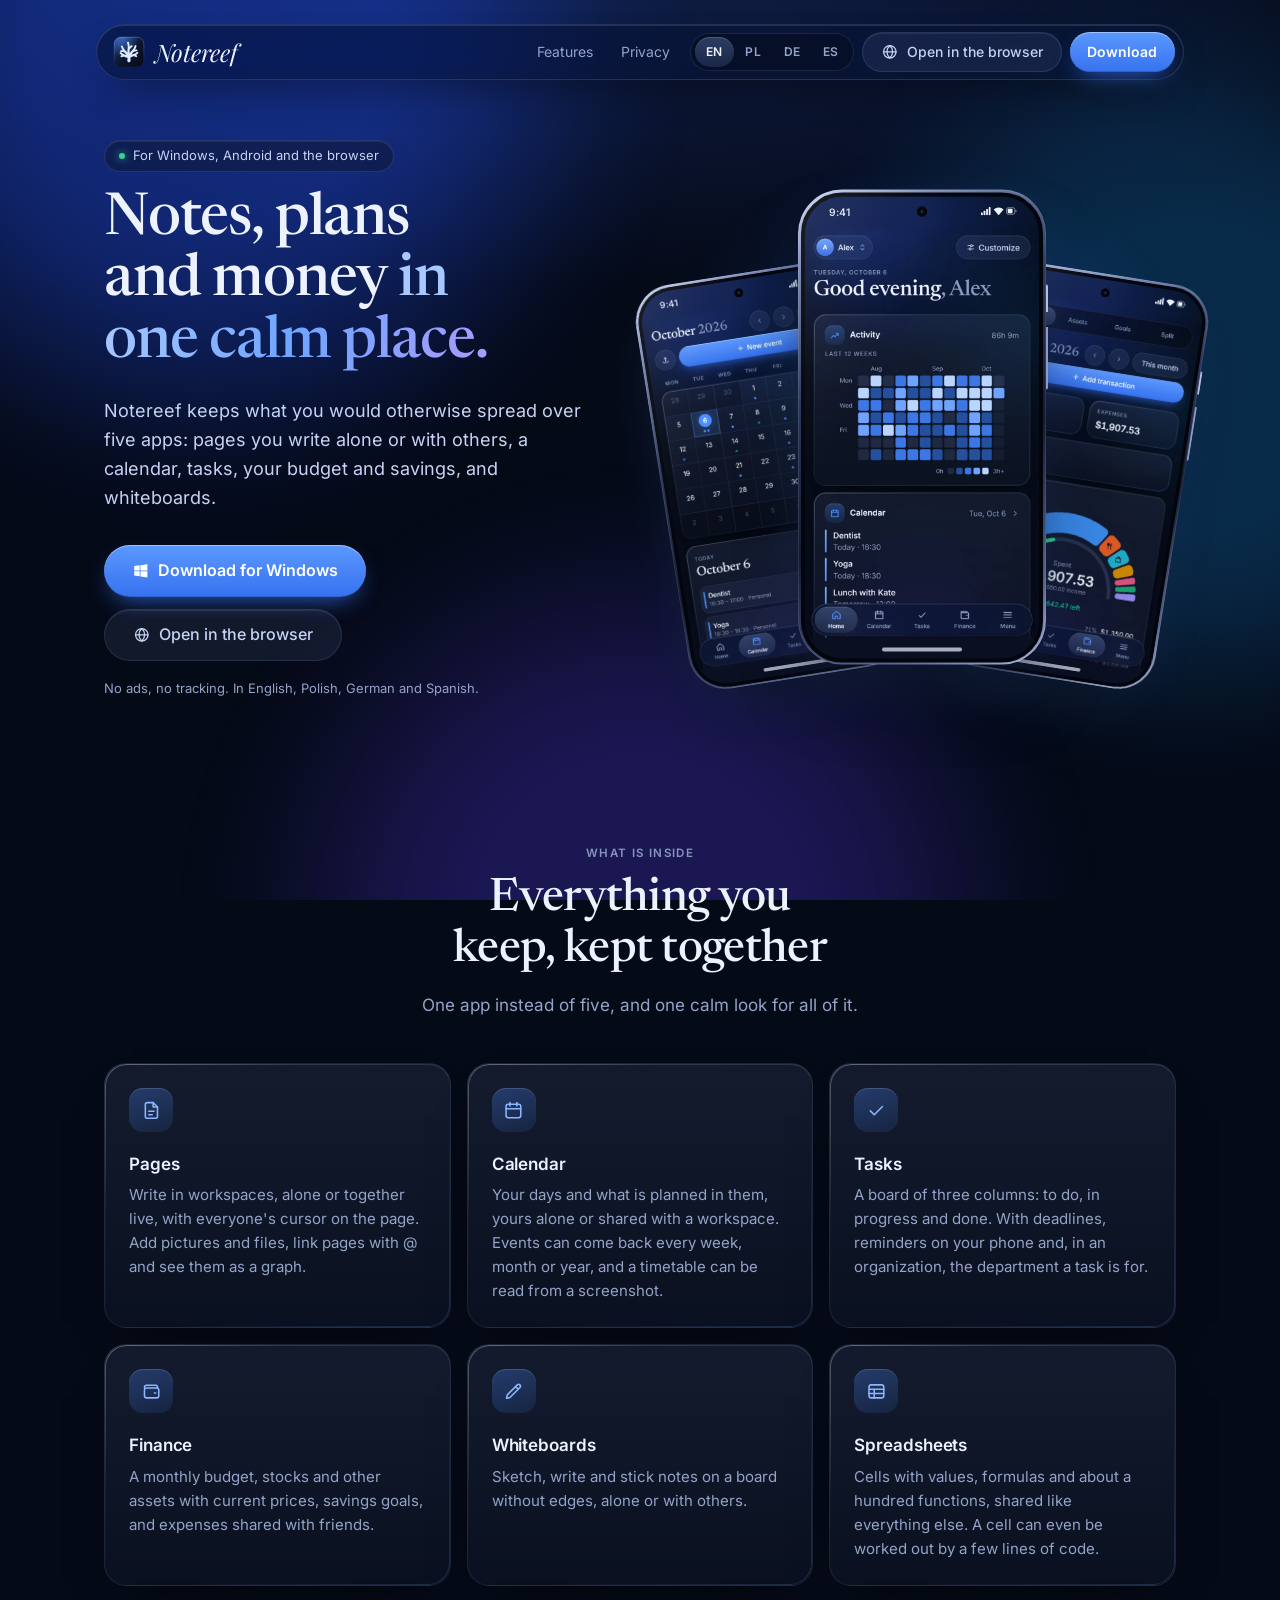
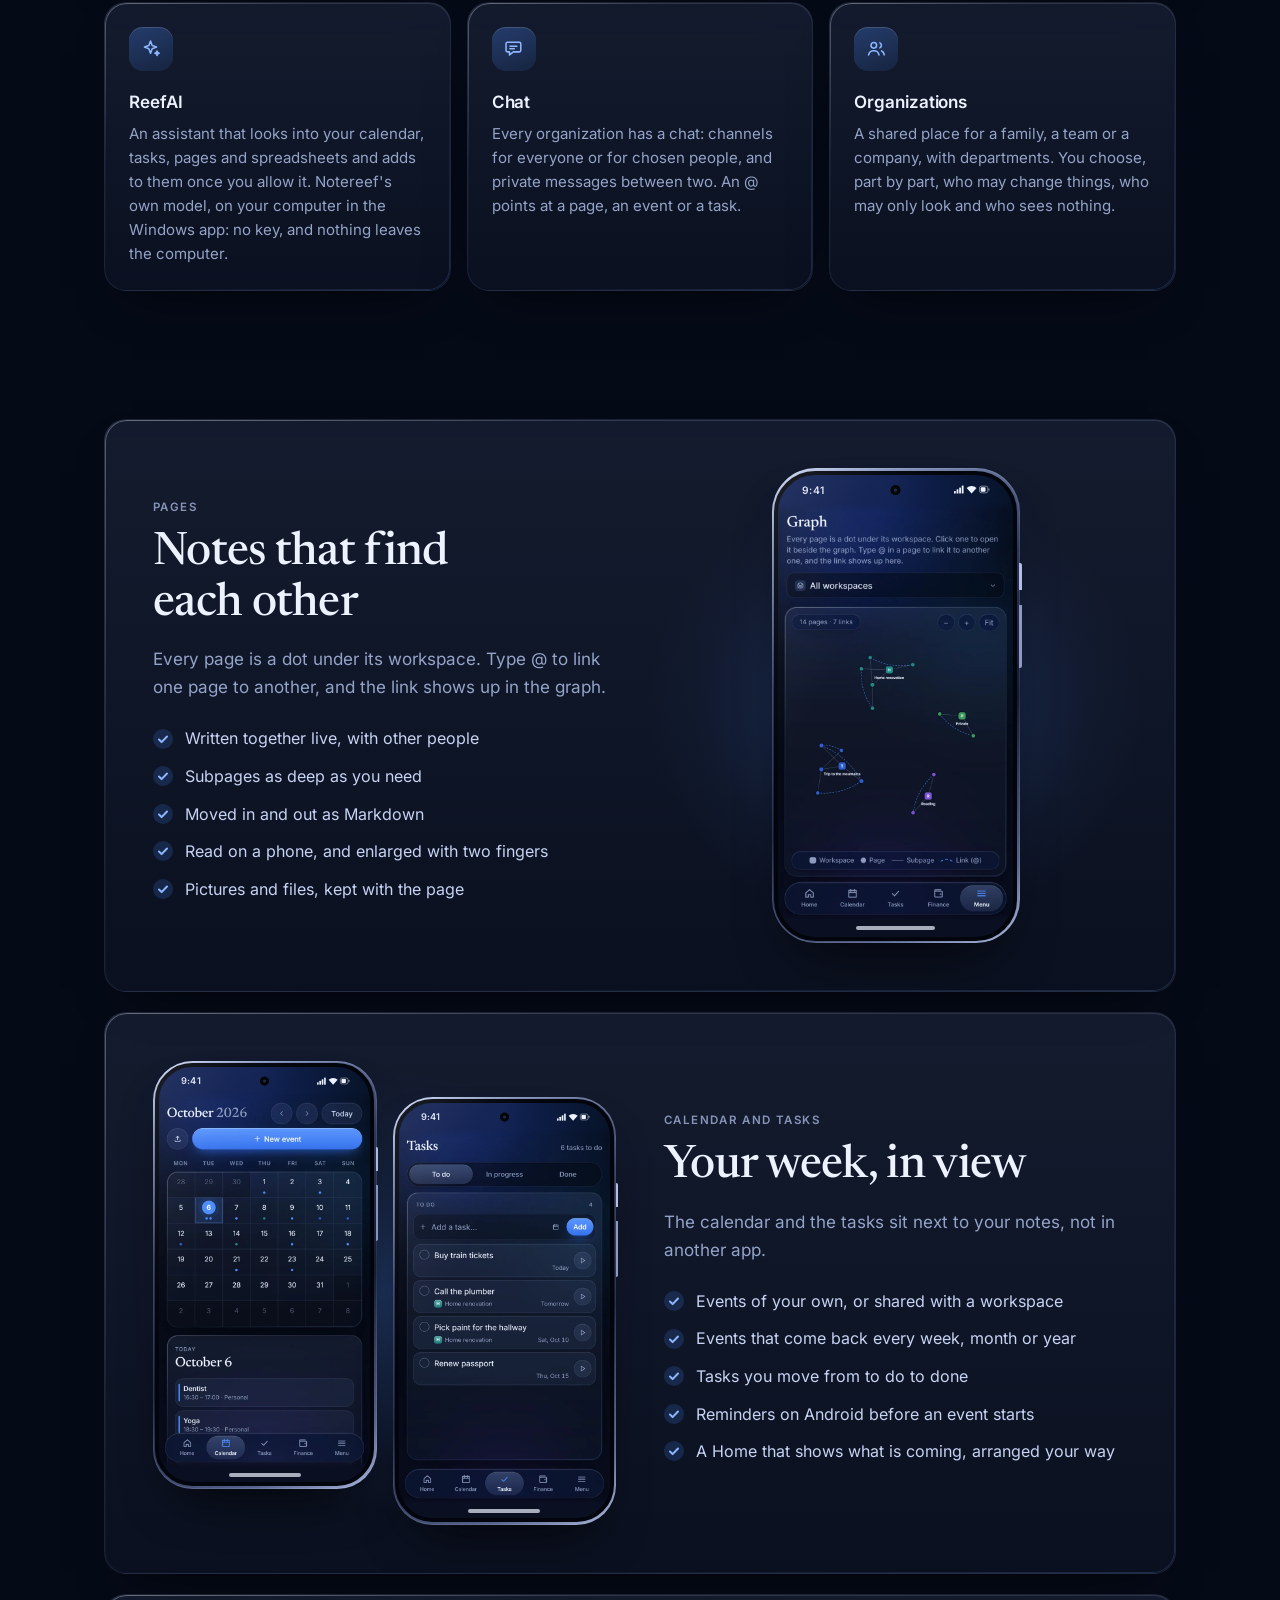
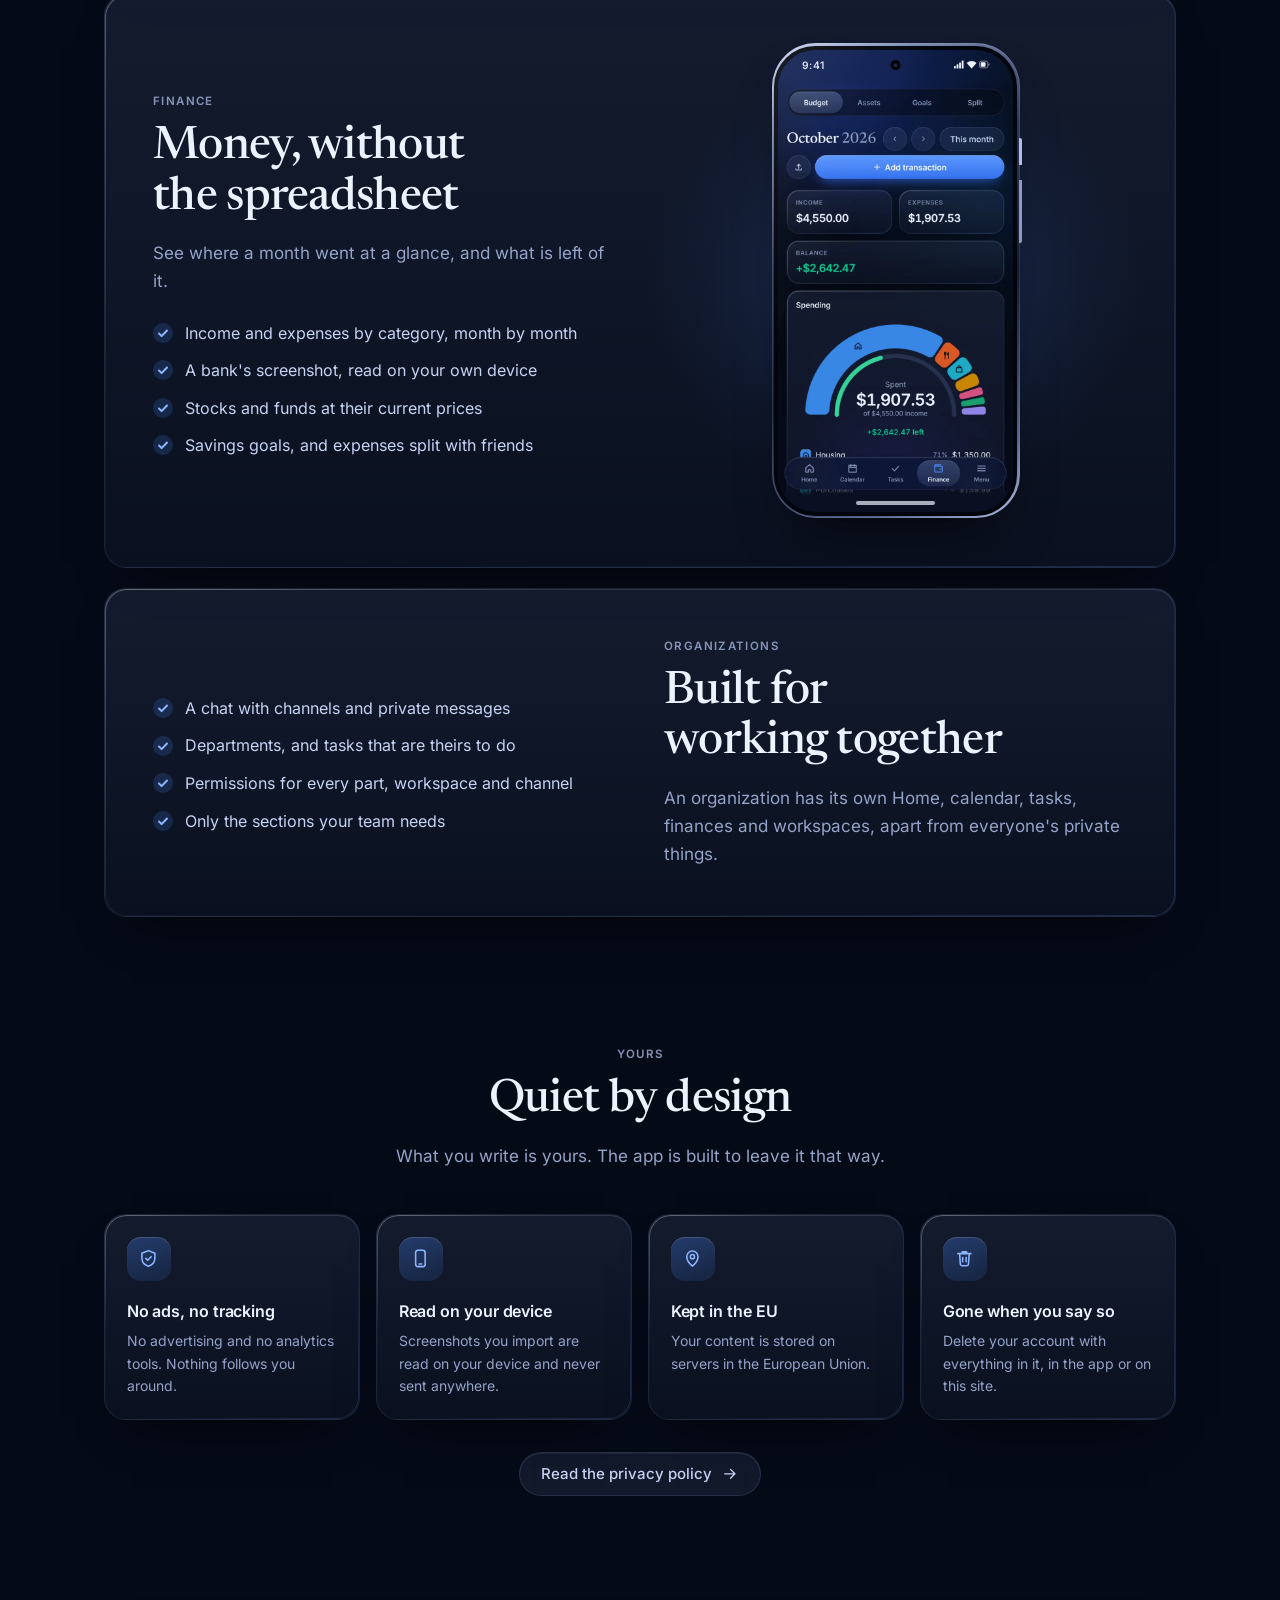
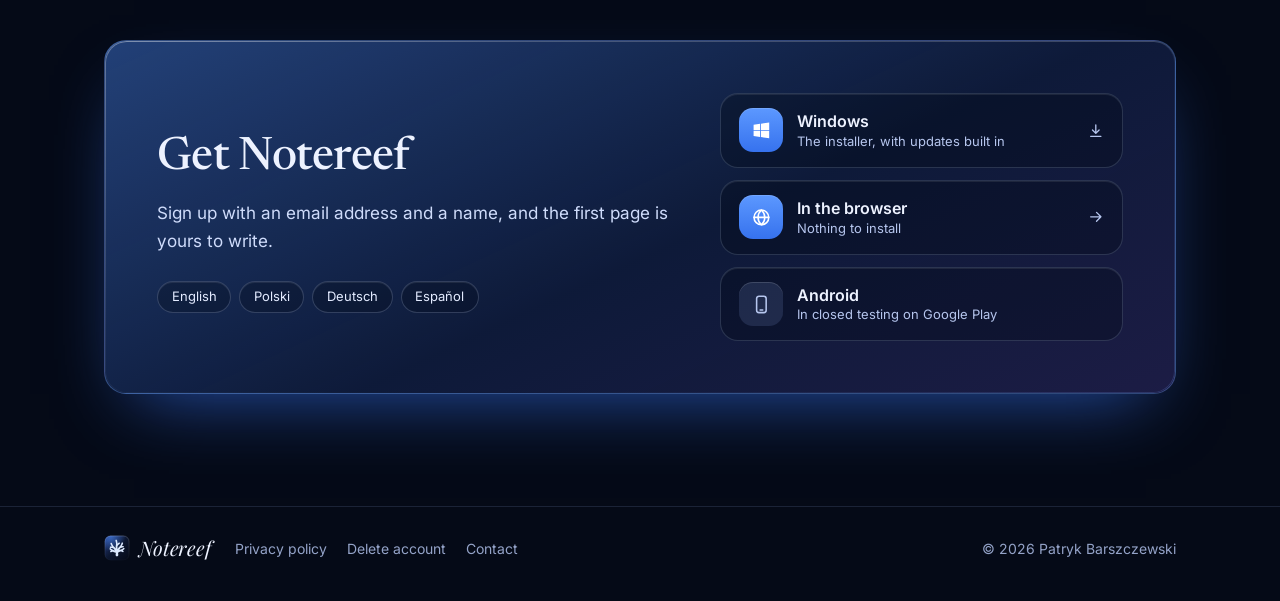
==== commit 2d463a72: "Add files via upload" ====
--- a/index.html
+++ b/index.html
@@ -1,1452 +1,1453 @@
-<!doctype html>
-<html lang="en">
-  <head>
-    <meta charset="utf-8" />
-    <meta name="viewport" content="width=device-width, initial-scale=1" />
-    <title>Notereef – notes, plans and money in one calm place</title>
-    <meta name="title-en" content="Notereef – notes, plans and money in one calm place" />
-    <meta name="title-pl" content="Notereef – notatki, plany i pieniądze w jednym spokojnym miejscu" />
-    <meta name="title-de" content="Notereef – Notizen, Pläne und Geld an einem ruhigen Ort" />
-    <meta name="title-es" content="Notereef – notas, planes y dinero en un solo lugar tranquilo" />
-    <meta
-      name="description"
-      content="Notereef keeps your notes, calendar, tasks and finances in one app, alone or with others. For Windows, Android and the browser."
-    />
-    <meta name="theme-color" content="#050a17" />
-    <link rel="icon" href="icon.svg" type="image/svg+xml" />
-    <link rel="stylesheet" href="style.css" />
-    <script src="site.js"></script>
-  </head>
-  <body>
-    <svg width="0" height="0" style="position: absolute" aria-hidden="true">
-      <symbol id="i-page" viewBox="0 0 24 24">
-        <path d="M14 3H7a2 2 0 0 0-2 2v14a2 2 0 0 0 2 2h10a2 2 0 0 0 2-2V8z" />
-        <path d="M14 3v5h5M9 13h6M9 17h4" />
-      </symbol>
-      <symbol id="i-calendar" viewBox="0 0 24 24">
-        <rect x="3.5" y="5" width="17" height="15.5" rx="2.5" />
-        <path d="M3.5 10h17M8 3v4M16 3v4" />
-      </symbol>
-      <symbol id="i-check" viewBox="0 0 24 24"><path d="M5 12.5l4.5 4.5L19 7.5" /></symbol>
-      <symbol id="i-wallet" viewBox="0 0 24 24">
-        <path d="M4 8V7.5A2.5 2.5 0 0 1 6.5 5H17a2 2 0 0 1 2 2v1" />
-        <rect x="4" y="8" width="16.5" height="11.5" rx="2.5" />
-        <path d="M15.5 13.75h1.5" />
-      </symbol>
-      <symbol id="i-pen" viewBox="0 0 24 24">
-        <path d="M4 20l1-4L16.5 4.5a2.1 2.1 0 0 1 3 3L8 19z" />
-        <path d="M14.5 6.5l3 3" />
-      </symbol>
-      <symbol id="i-users" viewBox="0 0 24 24">
-        <circle cx="9" cy="8.5" r="3.25" />
-        <path d="M3 19.5c.6-3 3-4.75 6-4.75s5.4 1.75 6 4.75" />
-        <path d="M16 5.6a3.25 3.25 0 0 1 0 5.8M18 14.9c1.7.6 2.7 2.1 3 4.6" />
-      </symbol>
-      <symbol id="i-shield" viewBox="0 0 24 24">
-        <path d="M12 3l7.5 3v5.5c0 4.5-3 8-7.5 9.5-4.5-1.5-7.5-5-7.5-9.5V6z" />
-        <path d="M9 12l2.2 2.2L15.2 10" />
-      </symbol>
-      <symbol id="i-device" viewBox="0 0 24 24">
-        <rect x="6.5" y="2.5" width="11" height="19" rx="2.75" />
-        <path d="M10.5 18.5h3" />
-      </symbol>
-      <symbol id="i-pin" viewBox="0 0 24 24">
-        <path d="M12 21s6.5-5.6 6.5-11a6.5 6.5 0 0 0-13 0c0 5.4 6.5 11 6.5 11z" />
-        <circle cx="12" cy="10" r="2.4" />
-      </symbol>
-      <symbol id="i-trash" viewBox="0 0 24 24">
-        <path
-          d="M4.5 6.5h15M9.5 6.5v-2h5v2M6.5 6.5l.8 12a2 2 0 0 0 2 1.9h5.4a2 2 0 0 0 2-1.9l.8-12M10 11v5M14 11v5"
-        />
-      </symbol>
-      <symbol id="i-table" viewBox="0 0 24 24">
-        <rect x="3.5" y="4.5" width="17" height="15" rx="2.5" />
-        <path d="M3.5 9.5h17M3.5 14.5h17M9.5 9.5v10" />
-      </symbol>
-      <symbol id="i-spark" viewBox="0 0 24 24">
-        <path d="M11 3.5l1.9 5.1 5.1 1.9-5.1 1.9L11 17.5l-1.9-5.1L4 10.5l5.1-1.9z" />
-        <path d="M18.5 15l.75 1.75L21 17.5l-1.75.75L18.5 20l-.75-1.75L16 17.5l1.75-.75z" />
-      </symbol>
-      <symbol id="i-chat" viewBox="0 0 24 24">
-        <path
-          d="M5 5h14a1.5 1.5 0 0 1 1.5 1.5v8A1.5 1.5 0 0 1 19 16h-7l-4.5 3.5V16H5a1.5 1.5 0 0 1-1.5-1.5v-8A1.5 1.5 0 0 1 5 5z"
-        />
-        <path d="M8 9.5h8M8 12.5h5" />
-      </symbol>
-      <symbol id="i-down" viewBox="0 0 24 24"><path d="M12 5v14M6 13l6 6 6-6" /></symbol>
-      <symbol id="i-right" viewBox="0 0 24 24"><path d="M5 12h14M13 6l6 6-6 6" /></symbol>
-      <symbol id="i-download" viewBox="0 0 24 24">
-        <path d="M12 4v11M7.5 11l4.5 4.5 4.5-4.5M5 19.5h14" />
-      </symbol>
-      <symbol id="i-globe" viewBox="0 0 24 24">
-        <circle cx="12" cy="12" r="8.5" />
-        <path
-          d="M3.5 12h17M12 3.5c2.6 2.4 3.9 5.2 3.9 8.5s-1.3 6.1-3.9 8.5c-2.6-2.4-3.9-5.2-3.9-8.5s1.3-6.1 3.9-8.5z"
-        />
-      </symbol>
-      <symbol id="i-windows" viewBox="0 0 24 24">
-        <path
-          fill="currentColor"
-          stroke="none"
-          d="M3 5.5l7.5-1.05v7.05H3zM11.5 4.3L21 3v8.5h-9.5zM3 12.5h7.5v7.05L3 18.5zM11.5 12.5H21V21l-9.5-1.3z"
-        />
-      </symbol>
-    </svg>
-
-    <div class="aurora" aria-hidden="true"><span></span><span></span><span></span></div>
-
-    <div class="bar-place">
-      <header class="bar">
-        <a class="brand" href="index.html" data-page="index.html">
-          <img src="icon.svg" alt="" /><span class="wordmark">Notereef</span>
-        </a>
-        <nav>
-          <a class="en" href="#features">Features</a>
-          <a class="en" href="#privacy">Privacy</a>
-          <a class="pl" href="#funkcje">Funkcje</a>
-          <a class="pl" href="#prywatnosc">Prywatność</a>
-          <a class="de" href="#funktionen">Funktionen</a>
-          <a class="de" href="#datenschutz">Datenschutz</a>
-          <a class="es" href="#funciones">Funciones</a>
-          <a class="es" href="#privacidad">Privacidad</a>
-        </nav>
-        <div class="langs" role="group" aria-label="Language">
-          <button type="button" data-set="en" title="English">EN</button>
-          <button type="button" data-set="pl" title="Polski">PL</button>
-          <button type="button" data-set="de" title="Deutsch">DE</button>
-          <button type="button" data-set="es" title="Español">ES</button>
-        </div>
-        <a class="btn soft web en" href="app/"
-          ><svg class="line"><use href="#i-globe" /></svg>Open in the browser</a
-        >
-        <a class="btn soft web pl" href="app/"
-          ><svg class="line"><use href="#i-globe" /></svg>Otwórz w przeglądarce</a
-        >
-        <a class="btn soft web de" href="app/"
-          ><svg class="line"><use href="#i-globe" /></svg>Im Browser öffnen</a
-        >
-        <a class="btn soft web es" href="app/"
-          ><svg class="line"><use href="#i-globe" /></svg>Abrir en el navegador</a
-        >
-        <a class="btn en" href="#get">Download</a>
-        <a class="btn pl" href="#pobierz">Pobierz</a>
-        <a class="btn de" href="#herunterladen">Download</a>
-        <a class="btn es" href="#descargar">Descargar</a>
-      </header>
-    </div>
-
-    <main class="en" lang="en">
-      <div class="wrap hero">
-        <div class="rise">
-          <span class="chip"><span class="dot"></span>For Windows, Android and the browser</span>
-          <h1>Notes, plans and money <em>in one calm place.</em></h1>
-          <p class="lead">
-            Notereef keeps what you would otherwise spread over five apps: pages you write alone or
-            with others, a calendar, tasks, your budget and savings, and whiteboards.
-          </p>
-          <div class="actions">
-            <a
-              class="btn large win"
-              href="https://github.com/patbargg/notereef-releases/releases/latest"
-            >
-              <svg class="line"><use href="#i-windows" /></svg>Download for Windows
-            </a>
-            <a class="btn large soft web" href="app/">
-              <svg class="line"><use href="#i-globe" /></svg>Open in the browser
-            </a>
-          </div>
-          <p class="note">No ads, no tracking. In English, Polish, German and Spanish.</p>
-        </div>
-        <div class="phones rise" style="--after: 0.15s" aria-hidden="true">
-          <figure class="phone">
-            <span class="glass">
-              <img src="shots/calendar-en.webp" alt="" width="720" height="1280" loading="lazy" />
-            </span>
-          </figure>
-          <figure class="phone">
-            <span class="glass">
-              <img src="shots/finance-en.webp" alt="" width="720" height="1280" loading="lazy" />
-            </span>
-          </figure>
-          <figure class="phone">
-            <span class="glass">
-              <img src="shots/home-en.webp" alt="" width="720" height="1280" loading="lazy" />
-            </span>
-          </figure>
-        </div>
-      </div>
-
-      <section id="features" class="wrap">
-        <div class="head rise">
-          <p class="eyebrow">What is inside</p>
-          <h2>Everything you keep, kept together</h2>
-          <p>One app instead of five, and one calm look for all of it.</p>
-        </div>
-        <div class="grid">
-          <article class="card lift feature rise">
-            <span class="tile"><svg class="line"><use href="#i-page" /></svg></span>
-            <h3>Pages</h3>
-            <p>
-              Write in workspaces, alone or together live, with everyone's cursor on
-              the page. Add pictures and files, link pages with @ and see them as a
-              graph.
-            </p>
-          </article>
-          <article class="card lift feature rise" style="--after: 0.06s">
-            <span class="tile"><svg class="line"><use href="#i-calendar" /></svg></span>
-            <h3>Calendar</h3>
-            <p>
-              Your days and what is planned in them, yours alone or shared with a
-              workspace. Events can come back every week, month or year, and a
-              timetable can be read from a screenshot.
-            </p>
-          </article>
-          <article class="card lift feature rise" style="--after: 0.12s">
-            <span class="tile"><svg class="line"><use href="#i-check" /></svg></span>
-            <h3>Tasks</h3>
-            <p>
-              A board of three columns: to do, in progress and done. With deadlines,
-              reminders on your phone and, in an organization, the department a task
-              is for.
-            </p>
-          </article>
-          <article class="card lift feature rise">
-            <span class="tile"><svg class="line"><use href="#i-wallet" /></svg></span>
-            <h3>Finance</h3>
-            <p>
-              A monthly budget, stocks and other assets with current prices, savings
-              goals, and expenses shared with friends.
-            </p>
-          </article>
-          <article class="card lift feature rise" style="--after: 0.06s">
-            <span class="tile"><svg class="line"><use href="#i-pen" /></svg></span>
-            <h3>Whiteboards</h3>
-            <p>
-              Sketch, write and stick notes on a board without edges, alone or with
-              others.
-            </p>
-          </article>
-          <article class="card lift feature rise" style="--after: 0.12s">
-            <span class="tile"><svg class="line"><use href="#i-table" /></svg></span>
-            <h3>Spreadsheets</h3>
-            <p>
-              Cells with values, formulas and about a hundred functions, shared like
-              everything else. A cell can even be worked out by a few lines of code.
-            </p>
-          </article>
-          <article class="card lift feature rise">
-            <span class="tile"><svg class="line"><use href="#i-spark" /></svg></span>
-            <h3>ReefAI</h3>
-            <p>
-              An assistant that looks into your calendar, tasks, pages and
-              spreadsheets and adds to them once you allow it. It runs on your own key
-              from Google, Anthropic or OpenAI.
-            </p>
-          </article>
-          <article class="card lift feature rise" style="--after: 0.06s">
-            <span class="tile"><svg class="line"><use href="#i-chat" /></svg></span>
-            <h3>Chat</h3>
-            <p>
-              Every organization has a chat: channels for everyone or for chosen
-              people, and private messages between two. An @ points at a page, an
-              event or a task.
-            </p>
-          </article>
-          <article class="card lift feature rise" style="--after: 0.12s">
-            <span class="tile"><svg class="line"><use href="#i-users" /></svg></span>
-            <h3>Organizations</h3>
-            <p>
-              A shared place for a family, a team or a company, with departments. You
-              choose, part by part, who may change things, who may only look and who
-              sees nothing.
-            </p>
-          </article>
-        </div>
-      </section>
-
-      <section class="wrap">
-        <div class="card show rise">
-          <div class="words">
-            <p class="eyebrow">Pages</p>
-            <h2>Notes that find each other</h2>
-            <p class="say">
-              Every page is a dot under its workspace. Type @ to link one page to another, and the
-              link shows up in the graph.
-            </p>
-            <ul class="ticks">
-              <li>Written together live, with other people</li>
-              <li>Subpages as deep as you need</li>
-              <li>Moved in and out as Markdown</li>
-              <li>Read on a phone, and enlarged with two fingers</li>
-              <li>Pictures and files, kept with the page</li>
-            </ul>
-          </div>
-          <div class="screens">
-            <figure class="screen">
-              <span class="glass">
-                <img
-                  src="shots/graph-en.webp"
-                  alt="The graph: four workspaces and their pages, joined by lines"
-                  width="720"
-                  height="1280"
-                  loading="lazy"
-                />
-              </span>
-            </figure>
-          </div>
-        </div>
-
-        <div class="card show turned rise">
-          <div class="words">
-            <p class="eyebrow">Calendar and tasks</p>
-            <h2>Your week, in view</h2>
-            <p class="say">
-              The calendar and the tasks sit next to your notes, not in another app.
-            </p>
-            <ul class="ticks">
-              <li>Events of your own, or shared with a workspace</li>
-              <li>Events that come back every week, month or year</li>
-              <li>Tasks you move from to do to done</li>
-              <li>Reminders on Android before an event starts</li>
-              <li>A Home that shows what is coming, arranged your way</li>
-            </ul>
-          </div>
-          <div class="screens">
-            <figure class="screen">
-              <span class="glass">
-                <img
-                  src="shots/calendar-en.webp"
-                  alt="The calendar: a month, and the events of the chosen day"
-                  width="720"
-                  height="1280"
-                  loading="lazy"
-                />
-              </span>
-            </figure>
-            <figure class="screen">
-              <span class="glass">
-                <img
-                  src="shots/tasks-en.webp"
-                  alt="The tasks: a list of what is to do"
-                  width="720"
-                  height="1280"
-                  loading="lazy"
-                />
-              </span>
-            </figure>
-          </div>
-        </div>
-
-        <div class="card show rise">
-          <div class="words">
-            <p class="eyebrow">Finance</p>
-            <h2>Money, without the spreadsheet</h2>
-            <p class="say">
-              See where a month went at a glance, and what is left of it.
-            </p>
-            <ul class="ticks">
-              <li>Income and expenses by category, month by month</li>
-              <li>A bank's screenshot, read on your own device</li>
-              <li>Stocks and funds at their current prices</li>
-              <li>Savings goals, and expenses split with friends</li>
-            </ul>
-          </div>
-          <div class="screens">
-            <figure class="screen">
-              <span class="glass">
-                <img
-                  src="shots/finance-en.webp"
-                  alt="The budget: income, expenses, and a chart of the month's spending"
-                  width="720"
-                  height="1280"
-                  loading="lazy"
-                />
-              </span>
-            </figure>
-          </div>
-        </div>
-
-        <div class="card show turned rise">
-          <div class="words">
-            <p class="eyebrow">Organizations</p>
-            <h2>Built for working together</h2>
-            <p class="say">
-              An organization has its own Home, calendar, tasks, finances and
-              workspaces, apart from everyone's private things.
-            </p>
-          </div>
-          <ul class="ticks">
-            <li>A chat with channels and private messages</li>
-            <li>Departments, and tasks that are theirs to do</li>
-            <li>Permissions for every part, workspace and channel</li>
-            <li>Only the sections your team needs</li>
-          </ul>
-        </div>
-      </section>
-
-      <section id="privacy" class="wrap">
-        <div class="head rise">
-          <p class="eyebrow">Yours</p>
-          <h2>Quiet by design</h2>
-          <p>What you write is yours. The app is built to leave it that way.</p>
-        </div>
-        <div class="quiet">
-          <article class="card feature rise">
-            <span class="tile"><svg class="line"><use href="#i-shield" /></svg></span>
-            <h3>No ads, no tracking</h3>
-            <p>No advertising and no analytics tools. Nothing follows you around.</p>
-          </article>
-          <article class="card feature rise" style="--after: 0.06s">
-            <span class="tile"><svg class="line"><use href="#i-device" /></svg></span>
-            <h3>Read on your device</h3>
-            <p>Screenshots you import are read on your device and never sent anywhere.</p>
-          </article>
-          <article class="card feature rise" style="--after: 0.12s">
-            <span class="tile"><svg class="line"><use href="#i-pin" /></svg></span>
-            <h3>Kept in the EU</h3>
-            <p>Your content is stored on servers in the European Union.</p>
-          </article>
-          <article class="card feature rise" style="--after: 0.18s">
-            <span class="tile"><svg class="line"><use href="#i-trash" /></svg></span>
-            <h3>Gone when you say so</h3>
-            <p>Delete your account with everything in it, in the app or on this site.</p>
-          </article>
-        </div>
-        <p class="center rise">
-          <a class="btn soft" href="privacy.html" data-page="privacy.html">
-            Read the privacy policy<svg class="line"><use href="#i-right" /></svg>
-          </a>
-        </p>
-      </section>
-
-      <section id="get" class="wrap">
-        <div class="card tinted get rise">
-          <div>
-            <h2>Get Notereef</h2>
-            <p class="say">
-              Sign up with an email address and a name, and the first page is yours to write.
-            </p>
-            <div class="chips">
-              <span class="chip">English</span><span class="chip">Polski</span
-              ><span class="chip">Deutsch</span><span class="chip">Español</span>
-            </div>
-          </div>
-          <div class="ways">
-            <a class="way" href="https://github.com/patbargg/notereef-releases/releases/latest">
-              <span class="tile"><svg class="line"><use href="#i-windows" /></svg></span>
-              <span><strong>Windows</strong><span>The installer, with updates built in</span></span>
-              <svg class="line go"><use href="#i-download" /></svg>
-            </a>
-            <a class="way" href="app/">
-              <span class="tile"><svg class="line"><use href="#i-globe" /></svg></span>
-              <span><strong>In the browser</strong><span>Nothing to install</span></span>
-              <svg class="line go"><use href="#i-right" /></svg>
-            </a>
-            <div class="way later">
-              <span class="tile"><svg class="line"><use href="#i-device" /></svg></span>
-              <span><strong>Android</strong><span>In closed testing on Google Play</span></span>
-            </div>
-          </div>
-        </div>
-      </section>
-    </main>
-
-    <main class="pl" lang="pl">
-      <div class="wrap hero">
-        <div class="rise">
-          <span class="chip"><span class="dot"></span>Na Windows, Androida i w przeglądarce</span>
-          <h1>Notatki, plany i pieniądze <em>w jednym spokojnym miejscu.</em></h1>
-          <p class="lead">
-            Notereef trzyma to, co zwykle jest rozrzucone po pięciu aplikacjach: strony pisane
-            samodzielnie lub z innymi, kalendarz, zadania, budżet i oszczędności oraz tablice.
-          </p>
-          <div class="actions">
-            <a
-              class="btn large win"
-              href="https://github.com/patbargg/notereef-releases/releases/latest"
-            >
-              <svg class="line"><use href="#i-windows" /></svg>Pobierz na Windows
-            </a>
-            <a class="btn large soft web" href="app/">
-              <svg class="line"><use href="#i-globe" /></svg>Otwórz w przeglądarce
-            </a>
-          </div>
-          <p class="note">
-            Bez reklam i bez śledzenia. Po polsku, angielsku, niemiecku i hiszpańsku.
-          </p>
-        </div>
-        <div class="phones rise" style="--after: 0.15s" aria-hidden="true">
-          <figure class="phone">
-            <span class="glass">
-              <img src="shots/calendar-pl.webp" alt="" width="720" height="1280" loading="lazy" />
-            </span>
-          </figure>
-          <figure class="phone">
-            <span class="glass">
-              <img src="shots/finance-pl.webp" alt="" width="720" height="1280" loading="lazy" />
-            </span>
-          </figure>
-          <figure class="phone">
-            <span class="glass">
-              <img src="shots/home-pl.webp" alt="" width="720" height="1280" loading="lazy" />
-            </span>
-          </figure>
-        </div>
-      </div>
-
-      <section id="funkcje" class="wrap">
-        <div class="head rise">
-          <p class="eyebrow">Co jest w środku</p>
-          <h2>Wszystko, co trzymasz, w jednym miejscu</h2>
-          <p>Jedna aplikacja zamiast pięciu i jeden spokojny wygląd dla całości.</p>
-        </div>
-        <div class="grid">
-          <article class="card lift feature rise">
-            <span class="tile"><svg class="line"><use href="#i-page" /></svg></span>
-            <h3>Strony</h3>
-            <p>
-              Pisz w przestrzeniach, samodzielnie albo wspólnie na żywo, z kursorem
-              każdej osoby na stronie. Dodawaj obrazy i pliki, łącz strony znakiem @ i
-              oglądaj je jako graf.
-            </p>
-          </article>
-          <article class="card lift feature rise" style="--after: 0.06s">
-            <span class="tile"><svg class="line"><use href="#i-calendar" /></svg></span>
-            <h3>Kalendarz</h3>
-            <p>
-              Twoje dni i to, co w nich zaplanowane, tylko dla Ciebie albo wspólnie z
-              przestrzenią. Wydarzenia mogą wracać co tydzień, miesiąc lub rok, a plan
-              zajęć można odczytać ze zrzutu ekranu.
-            </p>
-          </article>
-          <article class="card lift feature rise" style="--after: 0.12s">
-            <span class="tile"><svg class="line"><use href="#i-check" /></svg></span>
-            <h3>Zadania</h3>
-            <p>
-              Tablica z trzema kolumnami: do zrobienia, w trakcie i zrobione. Z
-              terminami, przypomnieniami na telefonie i, w organizacji, wydziałem,
-              który ma zadanie wykonać.
-            </p>
-          </article>
-          <article class="card lift feature rise">
-            <span class="tile"><svg class="line"><use href="#i-wallet" /></svg></span>
-            <h3>Finanse</h3>
-            <p>
-              Budżet miesiąca, akcje i inny majątek z aktualnymi cenami, cele
-              oszczędnościowe oraz wydatki dzielone ze znajomymi.
-            </p>
-          </article>
-          <article class="card lift feature rise" style="--after: 0.06s">
-            <span class="tile"><svg class="line"><use href="#i-pen" /></svg></span>
-            <h3>Tablice</h3>
-            <p>
-              Szkicuj, pisz i przyklejaj karteczki na tablicy bez krawędzi,
-              samodzielnie albo z innymi.
-            </p>
-          </article>
-          <article class="card lift feature rise" style="--after: 0.12s">
-            <span class="tile"><svg class="line"><use href="#i-table" /></svg></span>
-            <h3>Arkusze</h3>
-            <p>
-              Komórki z wartościami, formułami i około setką funkcji, udostępniane jak
-              wszystko inne. Komórkę może nawet wyliczać kilka linijek kodu.
-            </p>
-          </article>
-          <article class="card lift feature rise">
-            <span class="tile"><svg class="line"><use href="#i-spark" /></svg></span>
-            <h3>ReefAI</h3>
-            <p>
-              Asystent, który zagląda do kalendarza, zadań, stron i arkuszy i dopisuje
-              do nich, gdy na to pozwolisz. Działa na Twoim własnym kluczu od Google,
-              Anthropic lub OpenAI.
-            </p>
-          </article>
-          <article class="card lift feature rise" style="--after: 0.06s">
-            <span class="tile"><svg class="line"><use href="#i-chat" /></svg></span>
-            <h3>Czat</h3>
-            <p>
-              Każda organizacja ma czat: kanały dla wszystkich albo dla wybranych osób
-              i prywatne wiadomości między dwiema osobami. Znak @ wskazuje stronę,
-              wydarzenie lub zadanie.
-            </p>
-          </article>
-          <article class="card lift feature rise" style="--after: 0.12s">
-            <span class="tile"><svg class="line"><use href="#i-users" /></svg></span>
-            <h3>Organizacje</h3>
-            <p>
-              Wspólne miejsce dla rodziny, zespołu lub firmy, z wydziałami. To Ty
-              wybierasz, część po części, kto może zmieniać, kto tylko oglądać, a kto
-              nie widzi nic.
-            </p>
-          </article>
-        </div>
-      </section>
-
-      <section class="wrap">
-        <div class="card show rise">
-          <div class="words">
-            <p class="eyebrow">Strony</p>
-            <h2>Notatki, które się odnajdują</h2>
-            <p class="say">
-              Każda strona to kropka pod swoją przestrzenią. Wpisz @, żeby połączyć jedną stronę z
-              drugą, a połączenie pojawi się na grafie.
-            </p>
-            <ul class="ticks">
-              <li>Pisane wspólnie na żywo, z innymi osobami</li>
-              <li>Podstrony tak głęboko, jak potrzebujesz</li>
-              <li>Eksport i import w Markdownie</li>
-              <li>Czytanie na telefonie i powiększanie dwoma palcami</li>
-              <li>Obrazy i pliki trzymane razem ze stroną</li>
-            </ul>
-          </div>
-          <div class="screens">
-            <figure class="screen">
-              <span class="glass">
-                <img
-                  src="shots/graph-pl.webp"
-                  alt="Graf: cztery przestrzenie i ich strony połączone liniami"
-                  width="720"
-                  height="1280"
-                  loading="lazy"
-                />
-              </span>
-            </figure>
-          </div>
-        </div>
-
-        <div class="card show turned rise">
-          <div class="words">
-            <p class="eyebrow">Kalendarz i zadania</p>
-            <h2>Twój tydzień na widoku</h2>
-            <p class="say">
-              Kalendarz i zadania są tuż obok notatek, a nie w innej aplikacji.
-            </p>
-            <ul class="ticks">
-              <li>Wydarzenia własne albo wspólne z przestrzenią</li>
-              <li>Wydarzenia, które wracają co tydzień, miesiąc lub rok</li>
-              <li>Zadania, które przesuwasz od „do zrobienia” do „zrobione”</li>
-              <li>Przypomnienia na Androidzie przed początkiem wydarzenia</li>
-              <li>Ekran Start, który pokazuje, co nadchodzi, ułożony po Twojemu</li>
-            </ul>
-          </div>
-          <div class="screens">
-            <figure class="screen">
-              <span class="glass">
-                <img
-                  src="shots/calendar-pl.webp"
-                  alt="Kalendarz: miesiąc i wydarzenia wybranego dnia"
-                  width="720"
-                  height="1280"
-                  loading="lazy"
-                />
-              </span>
-            </figure>
-            <figure class="screen">
-              <span class="glass">
-                <img
-                  src="shots/tasks-pl.webp"
-                  alt="Zadania: lista tego, co jest do zrobienia"
-                  width="720"
-                  height="1280"
-                  loading="lazy"
-                />
-              </span>
-            </figure>
-          </div>
-        </div>
-
-        <div class="card show rise">
-          <div class="words">
-            <p class="eyebrow">Finanse</p>
-            <h2>Pieniądze bez arkusza kalkulacyjnego</h2>
-            <p class="say">
-              Jedno spojrzenie i wiesz, na co poszedł miesiąc i ile z niego zostało.
-            </p>
-            <ul class="ticks">
-              <li>Przychody i wydatki według kategorii, miesiąc po miesiącu</li>
-              <li>Zrzut ekranu z banku odczytany na Twoim urządzeniu</li>
-              <li>Akcje i fundusze w aktualnych cenach</li>
-              <li>Cele oszczędnościowe i wydatki dzielone ze znajomymi</li>
-            </ul>
-          </div>
-          <div class="screens">
-            <figure class="screen">
-              <span class="glass">
-                <img
-                  src="shots/finance-pl.webp"
-                  alt="Budżet: przychody, wydatki i wykres wydatków w miesiącu"
-                  width="720"
-                  height="1280"
-                  loading="lazy"
-                />
-              </span>
-            </figure>
-          </div>
-        </div>
-
-        <div class="card show turned rise">
-          <div class="words">
-            <p class="eyebrow">Organizacje</p>
-            <h2>Zrobione do pracy razem</h2>
-            <p class="say">
-              Organizacja ma własny Start, kalendarz, zadania, finanse i przestrzenie,
-              osobno od prywatnych rzeczy każdej osoby.
-            </p>
-          </div>
-          <ul class="ticks">
-            <li>Czat z kanałami i prywatnymi wiadomościami</li>
-            <li>Wydziały i zadania, które mają wykonać</li>
-            <li>Uprawnienia do każdej części, przestrzeni i kanału</li>
-            <li>Tylko te sekcje, których potrzebuje Twój zespół</li>
-          </ul>
-        </div>
-      </section>
-
-      <section id="prywatnosc" class="wrap">
-        <div class="head rise">
-          <p class="eyebrow">Twoje</p>
-          <h2>Spokój w założeniu</h2>
-          <p>To, co piszesz, jest Twoje. Aplikacja jest zbudowana tak, żeby tak zostało.</p>
-        </div>
-        <div class="quiet">
-          <article class="card feature rise">
-            <span class="tile"><svg class="line"><use href="#i-shield" /></svg></span>
-            <h3>Bez reklam i śledzenia</h3>
-            <p>Żadnych reklam ani narzędzi analitycznych. Nic za Tobą nie chodzi.</p>
-          </article>
-          <article class="card feature rise" style="--after: 0.06s">
-            <span class="tile"><svg class="line"><use href="#i-device" /></svg></span>
-            <h3>Odczyt na urządzeniu</h3>
-            <p>
-              Importowane zrzuty ekranu są odczytywane na Twoim urządzeniu i nigdzie nie są
-              wysyłane.
-            </p>
-          </article>
-          <article class="card feature rise" style="--after: 0.12s">
-            <span class="tile"><svg class="line"><use href="#i-pin" /></svg></span>
-            <h3>Dane w UE</h3>
-            <p>Twoje treści są przechowywane na serwerach w Unii Europejskiej.</p>
-          </article>
-          <article class="card feature rise" style="--after: 0.18s">
-            <span class="tile"><svg class="line"><use href="#i-trash" /></svg></span>
-            <h3>Znika, gdy zechcesz</h3>
-            <p>Usuń konto ze wszystkim, co w nim jest: w aplikacji albo na tej stronie.</p>
-          </article>
-        </div>
-        <p class="center rise">
-          <a class="btn soft" href="privacy.html" data-page="privacy.html">
-            Przeczytaj politykę prywatności<svg class="line"><use href="#i-right" /></svg>
-          </a>
-        </p>
-      </section>
-
-      <section id="pobierz" class="wrap">
-        <div class="card tinted get rise">
-          <div>
-            <h2>Pobierz Notereef</h2>
-            <p class="say">
-              Załóż konto, podając adres e-mail i imię, a pierwsza strona czeka na Twoje słowa.
-            </p>
-            <div class="chips">
-              <span class="chip">Polski</span><span class="chip">English</span
-              ><span class="chip">Deutsch</span><span class="chip">Español</span>
-            </div>
-          </div>
-          <div class="ways">
-            <a class="way" href="https://github.com/patbargg/notereef-releases/releases/latest">
-              <span class="tile"><svg class="line"><use href="#i-windows" /></svg></span>
-              <span
-                ><strong>Windows</strong><span>Instalator z wbudowanymi aktualizacjami</span></span
-              >
-              <svg class="line go"><use href="#i-download" /></svg>
-            </a>
-            <a class="way" href="app/">
-              <span class="tile"><svg class="line"><use href="#i-globe" /></svg></span>
-              <span><strong>W przeglądarce</strong><span>Bez instalowania</span></span>
-              <svg class="line go"><use href="#i-right" /></svg>
-            </a>
-            <div class="way later">
-              <span class="tile"><svg class="line"><use href="#i-device" /></svg></span>
-              <span><strong>Android</strong><span>W zamkniętych testach w Google Play</span></span>
-            </div>
-          </div>
-        </div>
-      </section>
-    </main>
-
-    <main class="de" lang="de">
-      <div class="wrap hero">
-        <div class="rise">
-          <span class="chip"><span class="dot"></span>Für Windows, Android und im Browser</span>
-          <h1>Notizen, Pläne und Geld <em>an einem ruhigen Ort.</em></h1>
-          <p class="lead">
-            Notereef bewahrt auf, was du sonst über fünf Apps verteilen würdest: Seiten, die du
-            allein oder mit anderen schreibst, einen Kalender, Aufgaben, dein Budget und deine
-            Ersparnisse sowie Whiteboards.
-          </p>
-          <div class="actions">
-            <a
-              class="btn large win"
-              href="https://github.com/patbargg/notereef-releases/releases/latest"
-            >
-              <svg class="line"><use href="#i-windows" /></svg>Für Windows herunterladen
-            </a>
-            <a class="btn large soft web" href="app/">
-              <svg class="line"><use href="#i-globe" /></svg>Im Browser öffnen
-            </a>
-          </div>
-          <p class="note">
-            Keine Werbung, kein Tracking. Auf Deutsch, Englisch, Polnisch und Spanisch.
-          </p>
-        </div>
-        <div class="phones rise" style="--after: 0.15s" aria-hidden="true">
-          <figure class="phone">
-            <span class="glass">
-              <img src="shots/calendar-en.webp" alt="" width="720" height="1280" loading="lazy" />
-            </span>
-          </figure>
-          <figure class="phone">
-            <span class="glass">
-              <img src="shots/finance-en.webp" alt="" width="720" height="1280" loading="lazy" />
-            </span>
-          </figure>
-          <figure class="phone">
-            <span class="glass">
-              <img src="shots/home-en.webp" alt="" width="720" height="1280" loading="lazy" />
-            </span>
-          </figure>
-        </div>
-      </div>
-
-      <section id="funktionen" class="wrap">
-        <div class="head rise">
-          <p class="eyebrow">Was drin ist</p>
-          <h2>Alles, was du aufbewahrst, an einem Ort</h2>
-          <p>Eine App statt fünf, und ein ruhiges Aussehen für alles.</p>
-        </div>
-        <div class="grid">
-          <article class="card lift feature rise">
-            <span class="tile"><svg class="line"><use href="#i-page" /></svg></span>
-            <h3>Seiten</h3>
-            <p>
-              Schreibe in Arbeitsbereichen, allein oder gemeinsam in Echtzeit, mit dem
-              Cursor jeder Person auf der Seite. Füge Bilder und Dateien hinzu,
-              verknüpfe Seiten mit @ und sieh sie als Graph.
-            </p>
-          </article>
-          <article class="card lift feature rise" style="--after: 0.06s">
-            <span class="tile"><svg class="line"><use href="#i-calendar" /></svg></span>
-            <h3>Kalender</h3>
-            <p>
-              Deine Tage und was in ihnen geplant ist, nur für dich oder mit einem
-              Arbeitsbereich geteilt. Termine können jede Woche, jeden Monat oder
-              jedes Jahr wiederkehren, und ein Stundenplan lässt sich aus einem
-              Screenshot einlesen.
-            </p>
-          </article>
-          <article class="card lift feature rise" style="--after: 0.12s">
-            <span class="tile"><svg class="line"><use href="#i-check" /></svg></span>
-            <h3>Aufgaben</h3>
-            <p>
-              Ein Board mit drei Spalten: zu erledigen, in Arbeit und erledigt. Mit
-              Fristen, Erinnerungen auf deinem Handy und, in einer Organisation, der
-              Abteilung, für die eine Aufgabe gedacht ist.
-            </p>
-          </article>
-          <article class="card lift feature rise">
-            <span class="tile"><svg class="line"><use href="#i-wallet" /></svg></span>
-            <h3>Finanzen</h3>
-            <p>
-              Ein Monatsbudget, Aktien und anderes Vermögen mit aktuellen Kursen,
-              Sparziele und Ausgaben, die du mit Freunden teilst.
-            </p>
-          </article>
-          <article class="card lift feature rise" style="--after: 0.06s">
-            <span class="tile"><svg class="line"><use href="#i-pen" /></svg></span>
-            <h3>Whiteboards</h3>
-            <p>
-              Skizziere, schreibe und klebe Notizen auf ein Board ohne Ränder, allein
-              oder mit anderen.
-            </p>
-          </article>
-          <article class="card lift feature rise" style="--after: 0.12s">
-            <span class="tile"><svg class="line"><use href="#i-table" /></svg></span>
-            <h3>Tabellen</h3>
-            <p>
-              Zellen mit Werten, Formeln und rund hundert Funktionen, geteilt wie
-              alles andere. Eine Zelle kann sogar von ein paar Zeilen Code berechnet
-              werden.
-            </p>
-          </article>
-          <article class="card lift feature rise">
-            <span class="tile"><svg class="line"><use href="#i-spark" /></svg></span>
-            <h3>ReefAI</h3>
-            <p>
-              Ein Assistent, der in deinen Kalender, deine Aufgaben, Seiten und
-              Tabellen schaut und etwas hinzufügt, sobald du es erlaubst. Er läuft mit
-              deinem eigenen Schlüssel von Google, Anthropic oder OpenAI.
-            </p>
-          </article>
-          <article class="card lift feature rise" style="--after: 0.06s">
-            <span class="tile"><svg class="line"><use href="#i-chat" /></svg></span>
-            <h3>Chat</h3>
-            <p>
-              Jede Organisation hat einen Chat: Kanäle für alle oder für ausgewählte
-              Personen und private Nachrichten zwischen zweien. Ein @ zeigt auf eine
-              Seite, einen Termin oder eine Aufgabe.
-            </p>
-          </article>
-          <article class="card lift feature rise" style="--after: 0.12s">
-            <span class="tile"><svg class="line"><use href="#i-users" /></svg></span>
-            <h3>Organisationen</h3>
-            <p>
-              Ein gemeinsamer Ort für eine Familie, ein Team oder eine Firma, mit
-              Abteilungen. Du bestimmst Bereich für Bereich, wer etwas ändern darf,
-              wer nur zusehen darf und wer nichts sieht.
-            </p>
-          </article>
-        </div>
-      </section>
-
-      <section class="wrap">
-        <div class="card show rise">
-          <div class="words">
-            <p class="eyebrow">Seiten</p>
-            <h2>Notizen, die zueinander finden</h2>
-            <p class="say">
-              Jede Seite ist ein Punkt unter ihrem Arbeitsbereich. Tippe @, um eine Seite mit einer
-              anderen zu verknüpfen, und die Verknüpfung erscheint im Graphen.
-            </p>
-            <ul class="ticks">
-              <li>Gemeinsam in Echtzeit geschrieben, mit anderen</li>
-              <li>Unterseiten, so tief du sie brauchst</li>
-              <li>Hinein und hinaus als Markdown</li>
-              <li>Auf dem Handy gelesen und mit zwei Fingern vergrößert</li>
-              <li>Bilder und Dateien, bei der Seite aufbewahrt</li>
-            </ul>
-          </div>
-          <div class="screens">
-            <figure class="screen">
-              <span class="glass">
-                <img
-                  src="shots/graph-en.webp"
-                  alt="Der Graph: vier Arbeitsbereiche und ihre Seiten, durch Linien verbunden"
-                  width="720"
-                  height="1280"
-                  loading="lazy"
-                />
-              </span>
-            </figure>
-          </div>
-        </div>
-
-        <div class="card show turned rise">
-          <div class="words">
-            <p class="eyebrow">Kalender und Aufgaben</p>
-            <h2>Deine Woche im Blick</h2>
-            <p class="say">
-              Der Kalender und die Aufgaben liegen direkt neben deinen Notizen, nicht in einer
-              anderen App.
-            </p>
-            <ul class="ticks">
-              <li>Eigene Termine oder mit einem Arbeitsbereich geteilte</li>
-              <li>Termine, die jede Woche, jeden Monat oder jedes Jahr wiederkehren</li>
-              <li>Aufgaben, die du von „zu erledigen“ nach „erledigt“ schiebst</li>
-              <li>Erinnerungen auf Android, bevor ein Termin beginnt</li>
-              <li>Ein Start, der zeigt, was ansteht, so angeordnet, wie du es magst</li>
-            </ul>
-          </div>
-          <div class="screens">
-            <figure class="screen">
-              <span class="glass">
-                <img
-                  src="shots/calendar-en.webp"
-                  alt="Der Kalender: ein Monat und die Termine des gewählten Tages"
-                  width="720"
-                  height="1280"
-                  loading="lazy"
-                />
-              </span>
-            </figure>
-            <figure class="screen">
-              <span class="glass">
-                <img
-                  src="shots/tasks-en.webp"
-                  alt="Die Aufgaben: eine Liste dessen, was zu tun ist"
-                  width="720"
-                  height="1280"
-                  loading="lazy"
-                />
-              </span>
-            </figure>
-          </div>
-        </div>
-
-        <div class="card show rise">
-          <div class="words">
-            <p class="eyebrow">Finanzen</p>
-            <h2>Geld ohne Tabellenkalkulation</h2>
-            <p class="say">
-              Sieh auf einen Blick, wohin ein Monat gegangen ist und was von ihm übrig ist.
-            </p>
-            <ul class="ticks">
-              <li>Einnahmen und Ausgaben nach Kategorie, Monat für Monat</li>
-              <li>Der Screenshot einer Bank, auf deinem eigenen Gerät gelesen</li>
-              <li>Aktien und Fonds zu ihren aktuellen Kursen</li>
-              <li>Sparziele und mit Freunden geteilte Ausgaben</li>
-            </ul>
-          </div>
-          <div class="screens">
-            <figure class="screen">
-              <span class="glass">
-                <img
-                  src="shots/finance-en.webp"
-                  alt="Das Budget: Einnahmen, Ausgaben und ein Diagramm der Ausgaben des Monats"
-                  width="720"
-                  height="1280"
-                  loading="lazy"
-                />
-              </span>
-            </figure>
-          </div>
-        </div>
-
-        <div class="card show turned rise">
-          <div class="words">
-            <p class="eyebrow">Organisationen</p>
-            <h2>Gemacht für die Arbeit im Team</h2>
-            <p class="say">
-              Eine Organisation hat einen eigenen Start, einen eigenen Kalender,
-              eigene Aufgaben, Finanzen und Arbeitsbereiche, getrennt von den privaten
-              Dingen jeder Person.
-            </p>
-          </div>
-          <ul class="ticks">
-            <li>Ein Chat mit Kanälen und privaten Nachrichten</li>
-            <li>Abteilungen und Aufgaben, die sie zu erledigen haben</li>
-            <li>Berechtigungen für jeden Bereich, Arbeitsbereich und Kanal</li>
-            <li>Nur die Bereiche, die dein Team braucht</li>
-          </ul>
-        </div>
-      </section>
-
-      <section id="datenschutz" class="wrap">
-        <div class="head rise">
-          <p class="eyebrow">Deins</p>
-          <h2>Ruhe als Prinzip</h2>
-          <p>Was du schreibst, gehört dir. Die App ist so gebaut, dass es dabei bleibt.</p>
-        </div>
-        <div class="quiet">
-          <article class="card feature rise">
-            <span class="tile"><svg class="line"><use href="#i-shield" /></svg></span>
-            <h3>Keine Werbung, kein Tracking</h3>
-            <p>Keine Werbung und keine Analysewerkzeuge. Nichts verfolgt dich.</p>
-          </article>
-          <article class="card feature rise" style="--after: 0.06s">
-            <span class="tile"><svg class="line"><use href="#i-device" /></svg></span>
-            <h3>Auf deinem Gerät gelesen</h3>
-            <p>
-              Screenshots, die du importierst, werden auf deinem Gerät gelesen und nirgendwohin
-              gesendet.
-            </p>
-          </article>
-          <article class="card feature rise" style="--after: 0.12s">
-            <span class="tile"><svg class="line"><use href="#i-pin" /></svg></span>
-            <h3>In der EU gespeichert</h3>
-            <p>Deine Inhalte liegen auf Servern in der Europäischen Union.</p>
-          </article>
-          <article class="card feature rise" style="--after: 0.18s">
-            <span class="tile"><svg class="line"><use href="#i-trash" /></svg></span>
-            <h3>Weg, wenn du es sagst</h3>
-            <p>Lösche dein Konto mit allem, was darin ist, in der App oder auf dieser Website.</p>
-          </article>
-        </div>
-        <p class="center rise">
-          <a class="btn soft" href="privacy.html" data-page="privacy.html">
-            Datenschutzerklärung lesen<svg class="line"><use href="#i-right" /></svg>
-          </a>
-        </p>
-      </section>
-
-      <section id="herunterladen" class="wrap">
-        <div class="card tinted get rise">
-          <div>
-            <h2>Notereef holen</h2>
-            <p class="say">
-              Registriere dich mit einer E-Mail-Adresse und einem Namen, und die erste Seite wartet
-              auf deine Worte.
-            </p>
-            <div class="chips">
-              <span class="chip">Deutsch</span><span class="chip">English</span
-              ><span class="chip">Polski</span><span class="chip">Español</span>
-            </div>
-          </div>
-          <div class="ways">
-            <a class="way" href="https://github.com/patbargg/notereef-releases/releases/latest">
-              <span class="tile"><svg class="line"><use href="#i-windows" /></svg></span>
-              <span><strong>Windows</strong><span>Das Installationsprogramm, mit eingebauten
-              Updates</span></span>
-              <svg class="line go"><use href="#i-download" /></svg>
-            </a>
-            <a class="way" href="app/">
-              <span class="tile"><svg class="line"><use href="#i-globe" /></svg></span>
-              <span><strong>Im Browser</strong><span>Ohne Installation</span></span>
-              <svg class="line go"><use href="#i-right" /></svg>
-            </a>
-            <div class="way later">
-              <span class="tile"><svg class="line"><use href="#i-device" /></svg></span>
-              <span><strong>Android</strong><span>Im geschlossenen Test bei Google
-              Play</span></span>
-            </div>
-          </div>
-        </div>
-      </section>
-    </main>
-
-    <main class="es" lang="es">
-      <div class="wrap hero">
-        <div class="rise">
-          <span class="chip"><span class="dot"></span>Para Windows, Android y el navegador</span>
-          <h1>Notas, planes y dinero <em>en un solo lugar tranquilo.</em></h1>
-          <p class="lead">
-            Notereef guarda lo que de otro modo repartirías entre cinco aplicaciones: páginas que
-            escribes a solas o con otras personas, un calendario, tareas, tu presupuesto y tus
-            ahorros, y pizarras.
-          </p>
-          <div class="actions">
-            <a
-              class="btn large win"
-              href="https://github.com/patbargg/notereef-releases/releases/latest"
-            >
-              <svg class="line"><use href="#i-windows" /></svg>Descargar para Windows
-            </a>
-            <a class="btn large soft web" href="app/">
-              <svg class="line"><use href="#i-globe" /></svg>Abrir en el navegador
-            </a>
-          </div>
-          <p class="note">Sin anuncios ni rastreo. En español, inglés, polaco y alemán.</p>
-        </div>
-        <div class="phones rise" style="--after: 0.15s" aria-hidden="true">
-          <figure class="phone">
-            <span class="glass">
-              <img src="shots/calendar-en.webp" alt="" width="720" height="1280" loading="lazy" />
-            </span>
-          </figure>
-          <figure class="phone">
-            <span class="glass">
-              <img src="shots/finance-en.webp" alt="" width="720" height="1280" loading="lazy" />
-            </span>
-          </figure>
-          <figure class="phone">
-            <span class="glass">
-              <img src="shots/home-en.webp" alt="" width="720" height="1280" loading="lazy" />
-            </span>
-          </figure>
-        </div>
-      </div>
-
-      <section id="funciones" class="wrap">
-        <div class="head rise">
-          <p class="eyebrow">Lo que hay dentro</p>
-          <h2>Todo lo que guardas, junto</h2>
-          <p>Una aplicación en lugar de cinco, y un mismo aspecto tranquilo para todo.</p>
-        </div>
-        <div class="grid">
-          <article class="card lift feature rise">
-            <span class="tile"><svg class="line"><use href="#i-page" /></svg></span>
-            <h3>Páginas</h3>
-            <p>
-              Escribe en espacios, a solas o en directo con otras personas, con el
-              cursor de cada una en la página. Añade imágenes y archivos, enlaza
-              páginas con @ y míralas como un grafo.
-            </p>
-          </article>
-          <article class="card lift feature rise" style="--after: 0.06s">
-            <span class="tile"><svg class="line"><use href="#i-calendar" /></svg></span>
-            <h3>Calendario</h3>
-            <p>
-              Tus días y lo que hay planeado en ellos, solo para ti o compartido con
-              un espacio. Los eventos pueden repetirse cada semana, mes o año, y un
-              horario se puede leer de una captura de pantalla.
-            </p>
-          </article>
-          <article class="card lift feature rise" style="--after: 0.12s">
-            <span class="tile"><svg class="line"><use href="#i-check" /></svg></span>
-            <h3>Tareas</h3>
-            <p>
-              Un tablero de tres columnas: por hacer, en curso y hechas. Con fechas
-              límite, recordatorios en tu teléfono y, en una organización, el
-              departamento al que va la tarea.
-            </p>
-          </article>
-          <article class="card lift feature rise">
-            <span class="tile"><svg class="line"><use href="#i-wallet" /></svg></span>
-            <h3>Finanzas</h3>
-            <p>
-              Un presupuesto mensual, acciones y otros bienes con precios actuales,
-              metas de ahorro y gastos compartidos con amigos.
-            </p>
-          </article>
-          <article class="card lift feature rise" style="--after: 0.06s">
-            <span class="tile"><svg class="line"><use href="#i-pen" /></svg></span>
-            <h3>Pizarras</h3>
-            <p>
-              Dibuja, escribe y pega notas en una pizarra sin bordes, a solas o con
-              otras personas.
-            </p>
-          </article>
-          <article class="card lift feature rise" style="--after: 0.12s">
-            <span class="tile"><svg class="line"><use href="#i-table" /></svg></span>
-            <h3>Hojas de cálculo</h3>
-            <p>
-              Celdas con valores, fórmulas y cerca de cien funciones, compartidas como
-              todo lo demás. Una celda incluso puede calcularse con unas líneas de
-              código.
-            </p>
-          </article>
-          <article class="card lift feature rise">
-            <span class="tile"><svg class="line"><use href="#i-spark" /></svg></span>
-            <h3>ReefAI</h3>
-            <p>
-              Un asistente que mira tu calendario, tus tareas, páginas y hojas de
-              cálculo y añade cosas cuando se lo permites. Funciona con tu propia
-              clave de Google, Anthropic u OpenAI.
-            </p>
-          </article>
-          <article class="card lift feature rise" style="--after: 0.06s">
-            <span class="tile"><svg class="line"><use href="#i-chat" /></svg></span>
-            <h3>Chat</h3>
-            <p>
-              Cada organización tiene un chat: canales para todos o para personas
-              elegidas y mensajes privados entre dos. Una @ señala una página, un
-              evento o una tarea.
-            </p>
-          </article>
-          <article class="card lift feature rise" style="--after: 0.12s">
-            <span class="tile"><svg class="line"><use href="#i-users" /></svg></span>
-            <h3>Organizaciones</h3>
-            <p>
-              Un lugar compartido para una familia, un equipo o una empresa, con
-              departamentos. Tú eliges, parte por parte, quién puede cambiar las
-              cosas, quién solo puede mirar y quién no ve nada.
-            </p>
-          </article>
-        </div>
-      </section>
-
-      <section class="wrap">
-        <div class="card show rise">
-          <div class="words">
-            <p class="eyebrow">Páginas</p>
-            <h2>Notas que se encuentran</h2>
-            <p class="say">
-              Cada página es un punto bajo su espacio. Escribe @ para enlazar una página con otra, y
-              el enlace aparece en el grafo.
-            </p>
-            <ul class="ticks">
-              <li>Escritas en directo, junto con otras personas</li>
-              <li>Subpáginas tan profundas como necesites</li>
-              <li>Entran y salen como Markdown</li>
-              <li>Se leen en el teléfono y se amplían con dos dedos</li>
-              <li>Imágenes y archivos guardados con la página</li>
-            </ul>
-          </div>
-          <div class="screens">
-            <figure class="screen">
-              <span class="glass">
-                <img
-                  src="shots/graph-en.webp"
-                  alt="El grafo: cuatro espacios y sus páginas, unidos por líneas"
-                  width="720"
-                  height="1280"
-                  loading="lazy"
-                />
-              </span>
-            </figure>
-          </div>
-        </div>
-
-        <div class="card show turned rise">
-          <div class="words">
-            <p class="eyebrow">Calendario y tareas</p>
-            <h2>Tu semana, a la vista</h2>
-            <p class="say">
-              El calendario y las tareas están junto a tus notas, no en otra aplicación.
-            </p>
-            <ul class="ticks">
-              <li>Eventos propios o compartidos con un espacio</li>
-              <li>Eventos que se repiten cada semana, mes o año</li>
-              <li>Tareas que mueves de «por hacer» a «hechas»</li>
-              <li>Recordatorios en Android antes de que empiece un evento</li>
-              <li>Un Inicio que muestra lo que viene, ordenado a tu manera</li>
-            </ul>
-          </div>
-          <div class="screens">
-            <figure class="screen">
-              <span class="glass">
-                <img
-                  src="shots/calendar-en.webp"
-                  alt="El calendario: un mes y los eventos del día elegido"
-                  width="720"
-                  height="1280"
-                  loading="lazy"
-                />
-              </span>
-            </figure>
-            <figure class="screen">
-              <span class="glass">
-                <img
-                  src="shots/tasks-en.webp"
-                  alt="Las tareas: una lista de lo que hay por hacer"
-                  width="720"
-                  height="1280"
-                  loading="lazy"
-                />
-              </span>
-            </figure>
-          </div>
-        </div>
-
-        <div class="card show rise">
-          <div class="words">
-            <p class="eyebrow">Finanzas</p>
-            <h2>Dinero, sin hoja de cálculo</h2>
-            <p class="say">
-              Ve de un vistazo en qué se fue un mes y cuánto queda de él.
-            </p>
-            <ul class="ticks">
-              <li>Ingresos y gastos por categoría, mes a mes</li>
-              <li>La captura de pantalla de un banco, leída en tu propio dispositivo</li>
-              <li>Acciones y fondos a sus precios actuales</li>
-              <li>Metas de ahorro y gastos repartidos con amigos</li>
-            </ul>
-          </div>
-          <div class="screens">
-            <figure class="screen">
-              <span class="glass">
-                <img
-                  src="shots/finance-en.webp"
-                  alt="El presupuesto: ingresos, gastos y un gráfico del gasto del mes"
-                  width="720"
-                  height="1280"
-                  loading="lazy"
-                />
-              </span>
-            </figure>
-          </div>
-        </div>
-
-        <div class="card show turned rise">
-          <div class="words">
-            <p class="eyebrow">Organizaciones</p>
-            <h2>Hecho para trabajar en equipo</h2>
-            <p class="say">
-              Una organización tiene su propio Inicio, calendario, tareas, finanzas y
-              espacios, aparte de las cosas privadas de cada persona.
-            </p>
-          </div>
-          <ul class="ticks">
-            <li>Un chat con canales y mensajes privados</li>
-            <li>Departamentos y tareas que les tocan</li>
-            <li>Permisos para cada parte, espacio y canal</li>
-            <li>Solo las secciones que tu equipo necesita</li>
-          </ul>
-        </div>
-      </section>
-
-      <section id="privacidad" class="wrap">
-        <div class="head rise">
-          <p class="eyebrow">Tuyo</p>
-          <h2>Tranquila por diseño</h2>
-          <p>Lo que escribes es tuyo. La aplicación está hecha para que siga siéndolo.</p>
-        </div>
-        <div class="quiet">
-          <article class="card feature rise">
-            <span class="tile"><svg class="line"><use href="#i-shield" /></svg></span>
-            <h3>Sin anuncios ni rastreo</h3>
-            <p>Sin publicidad ni herramientas de análisis. Nada te sigue.</p>
-          </article>
-          <article class="card feature rise" style="--after: 0.06s">
-            <span class="tile"><svg class="line"><use href="#i-device" /></svg></span>
-            <h3>Se lee en tu dispositivo</h3>
-            <p>
-              Las capturas de pantalla que importas se leen en tu dispositivo y no se envían a
-              ninguna parte.
-            </p>
-          </article>
-          <article class="card feature rise" style="--after: 0.12s">
-            <span class="tile"><svg class="line"><use href="#i-pin" /></svg></span>
-            <h3>Guardado en la UE</h3>
-            <p>Tu contenido se almacena en servidores de la Unión Europea.</p>
-          </article>
-          <article class="card feature rise" style="--after: 0.18s">
-            <span class="tile"><svg class="line"><use href="#i-trash" /></svg></span>
-            <h3>Desaparece cuando tú digas</h3>
-            <p>Elimina tu cuenta con todo lo que hay en ella, en la aplicación o en este sitio.</p>
-          </article>
-        </div>
-        <p class="center rise">
-          <a class="btn soft" href="privacy.html" data-page="privacy.html">
-            Leer la política de privacidad<svg class="line"><use href="#i-right" /></svg>
-          </a>
-        </p>
-      </section>
-
-      <section id="descargar" class="wrap">
-        <div class="card tinted get rise">
-          <div>
-            <h2>Consigue Notereef</h2>
-            <p class="say">
-              Regístrate con una dirección de correo y un nombre, y la primera página es tuya para
-              escribir.
-            </p>
-            <div class="chips">
-              <span class="chip">Español</span><span class="chip">English</span
-              ><span class="chip">Polski</span><span class="chip">Deutsch</span>
-            </div>
-          </div>
-          <div class="ways">
-            <a class="way" href="https://github.com/patbargg/notereef-releases/releases/latest">
-              <span class="tile"><svg class="line"><use href="#i-windows" /></svg></span>
-              <span><strong>Windows</strong><span>El instalador, con actualizaciones
-              integradas</span></span>
-              <svg class="line go"><use href="#i-download" /></svg>
-            </a>
-            <a class="way" href="app/">
-              <span class="tile"><svg class="line"><use href="#i-globe" /></svg></span>
-              <span><strong>En el navegador</strong><span>Sin instalar nada</span></span>
-              <svg class="line go"><use href="#i-right" /></svg>
-            </a>
-            <div class="way later">
-              <span class="tile"><svg class="line"><use href="#i-device" /></svg></span>
-              <span><strong>Android</strong><span>En pruebas cerradas en Google Play</span></span>
-            </div>
-          </div>
-        </div>
-      </section>
-    </main>
-
-    <footer>
-      <div class="wrap">
-        <a class="brand" href="index.html" data-page="index.html">
-          <img src="icon.svg" alt="" /><span class="wordmark">Notereef</span>
-        </a>
-        <nav>
-          <a href="privacy.html" data-page="privacy.html"
-            ><span class="en">Privacy policy</span><span class="pl">Polityka prywatności</span
-            ><span class="de">Datenschutz</span><span class="es">Privacidad</span></a
-          >
-          <a href="delete-account.html" data-page="delete-account.html"
-            ><span class="en">Delete account</span><span class="pl">Usuń konto</span
-            ><span class="de">Konto löschen</span><span class="es">Eliminar cuenta</span></a
-          >
-          <a href="mailto:barszczewski.patryk01@gmail.com"
-            ><span class="en">Contact</span><span class="pl">Kontakt</span
-            ><span class="de">Kontakt</span><span class="es">Contacto</span></a
-          >
-        </nav>
-        <span>© 2026 Patryk Barszczewski</span>
-      </div>
-    </footer>
-  </body>
-</html>
+<!doctype html>
+<html lang="en">
+  <head>
+    <meta charset="utf-8" />
+    <meta name="viewport" content="width=device-width, initial-scale=1" />
+    <title>Notereef – notes, plans and money in one calm place</title>
+    <meta name="title-en" content="Notereef – notes, plans and money in one calm place" />
+    <meta name="title-pl" content="Notereef – notatki, plany i pieniądze w jednym spokojnym miejscu" />
+    <meta name="title-de" content="Notereef – Notizen, Pläne und Geld an einem ruhigen Ort" />
+    <meta name="title-es" content="Notereef – notas, planes y dinero en un solo lugar tranquilo" />
+    <meta
+      name="description"
+      content="Notereef keeps your notes, calendar, tasks and finances in one app, alone or with others. For Windows, Android and the browser."
+    />
+    <meta name="theme-color" content="#050a17" />
+    <link rel="icon" href="icon.svg" type="image/svg+xml" />
+    <link rel="stylesheet" href="style.css" />
+    <script src="site.js"></script>
+  </head>
+  <body>
+    <svg width="0" height="0" style="position: absolute" aria-hidden="true">
+      <symbol id="i-page" viewBox="0 0 24 24">
+        <path d="M14 3H7a2 2 0 0 0-2 2v14a2 2 0 0 0 2 2h10a2 2 0 0 0 2-2V8z" />
+        <path d="M14 3v5h5M9 13h6M9 17h4" />
+      </symbol>
+      <symbol id="i-calendar" viewBox="0 0 24 24">
+        <rect x="3.5" y="5" width="17" height="15.5" rx="2.5" />
+        <path d="M3.5 10h17M8 3v4M16 3v4" />
+      </symbol>
+      <symbol id="i-check" viewBox="0 0 24 24"><path d="M5 12.5l4.5 4.5L19 7.5" /></symbol>
+      <symbol id="i-wallet" viewBox="0 0 24 24">
+        <path d="M4 8V7.5A2.5 2.5 0 0 1 6.5 5H17a2 2 0 0 1 2 2v1" />
+        <rect x="4" y="8" width="16.5" height="11.5" rx="2.5" />
+        <path d="M15.5 13.75h1.5" />
+      </symbol>
+      <symbol id="i-pen" viewBox="0 0 24 24">
+        <path d="M4 20l1-4L16.5 4.5a2.1 2.1 0 0 1 3 3L8 19z" />
+        <path d="M14.5 6.5l3 3" />
+      </symbol>
+      <symbol id="i-users" viewBox="0 0 24 24">
+        <circle cx="9" cy="8.5" r="3.25" />
+        <path d="M3 19.5c.6-3 3-4.75 6-4.75s5.4 1.75 6 4.75" />
+        <path d="M16 5.6a3.25 3.25 0 0 1 0 5.8M18 14.9c1.7.6 2.7 2.1 3 4.6" />
+      </symbol>
+      <symbol id="i-shield" viewBox="0 0 24 24">
+        <path d="M12 3l7.5 3v5.5c0 4.5-3 8-7.5 9.5-4.5-1.5-7.5-5-7.5-9.5V6z" />
+        <path d="M9 12l2.2 2.2L15.2 10" />
+      </symbol>
+      <symbol id="i-device" viewBox="0 0 24 24">
+        <rect x="6.5" y="2.5" width="11" height="19" rx="2.75" />
+        <path d="M10.5 18.5h3" />
+      </symbol>
+      <symbol id="i-pin" viewBox="0 0 24 24">
+        <path d="M12 21s6.5-5.6 6.5-11a6.5 6.5 0 0 0-13 0c0 5.4 6.5 11 6.5 11z" />
+        <circle cx="12" cy="10" r="2.4" />
+      </symbol>
+      <symbol id="i-trash" viewBox="0 0 24 24">
+        <path
+          d="M4.5 6.5h15M9.5 6.5v-2h5v2M6.5 6.5l.8 12a2 2 0 0 0 2 1.9h5.4a2 2 0 0 0 2-1.9l.8-12M10 11v5M14 11v5"
+        />
+      </symbol>
+      <symbol id="i-table" viewBox="0 0 24 24">
+        <rect x="3.5" y="4.5" width="17" height="15" rx="2.5" />
+        <path d="M3.5 9.5h17M3.5 14.5h17M9.5 9.5v10" />
+      </symbol>
+      <symbol id="i-spark" viewBox="0 0 24 24">
+        <path d="M11 3.5l1.9 5.1 5.1 1.9-5.1 1.9L11 17.5l-1.9-5.1L4 10.5l5.1-1.9z" />
+        <path d="M18.5 15l.75 1.75L21 17.5l-1.75.75L18.5 20l-.75-1.75L16 17.5l1.75-.75z" />
+      </symbol>
+      <symbol id="i-chat" viewBox="0 0 24 24">
+        <path
+          d="M5 5h14a1.5 1.5 0 0 1 1.5 1.5v8A1.5 1.5 0 0 1 19 16h-7l-4.5 3.5V16H5a1.5 1.5 0 0 1-1.5-1.5v-8A1.5 1.5 0 0 1 5 5z"
+        />
+        <path d="M8 9.5h8M8 12.5h5" />
+      </symbol>
+      <symbol id="i-down" viewBox="0 0 24 24"><path d="M12 5v14M6 13l6 6 6-6" /></symbol>
+      <symbol id="i-right" viewBox="0 0 24 24"><path d="M5 12h14M13 6l6 6-6 6" /></symbol>
+      <symbol id="i-download" viewBox="0 0 24 24">
+        <path d="M12 4v11M7.5 11l4.5 4.5 4.5-4.5M5 19.5h14" />
+      </symbol>
+      <symbol id="i-globe" viewBox="0 0 24 24">
+        <circle cx="12" cy="12" r="8.5" />
+        <path
+          d="M3.5 12h17M12 3.5c2.6 2.4 3.9 5.2 3.9 8.5s-1.3 6.1-3.9 8.5c-2.6-2.4-3.9-5.2-3.9-8.5s1.3-6.1 3.9-8.5z"
+        />
+      </symbol>
+      <symbol id="i-windows" viewBox="0 0 24 24">
+        <path
+          fill="currentColor"
+          stroke="none"
+          d="M3 5.5l7.5-1.05v7.05H3zM11.5 4.3L21 3v8.5h-9.5zM3 12.5h7.5v7.05L3 18.5zM11.5 12.5H21V21l-9.5-1.3z"
+        />
+      </symbol>
+    </svg>
+
+    <div class="aurora" aria-hidden="true"><span></span><span></span><span></span></div>
+
+    <div class="bar-place">
+      <header class="bar">
+        <a class="brand" href="index.html" data-page="index.html">
+          <img src="icon.svg" alt="" /><span class="wordmark">Notereef</span>
+        </a>
+        <nav>
+          <a class="en" href="#features">Features</a>
+          <a class="en" href="#privacy">Privacy</a>
+          <a class="pl" href="#funkcje">Funkcje</a>
+          <a class="pl" href="#prywatnosc">Prywatność</a>
+          <a class="de" href="#funktionen">Funktionen</a>
+          <a class="de" href="#datenschutz">Datenschutz</a>
+          <a class="es" href="#funciones">Funciones</a>
+          <a class="es" href="#privacidad">Privacidad</a>
+        </nav>
+        <div class="langs" role="group" aria-label="Language">
+          <button type="button" data-set="en" title="English">EN</button>
+          <button type="button" data-set="pl" title="Polski">PL</button>
+          <button type="button" data-set="de" title="Deutsch">DE</button>
+          <button type="button" data-set="es" title="Español">ES</button>
+        </div>
+        <a class="btn soft web en" href="app/"
+          ><svg class="line"><use href="#i-globe" /></svg>Open in the browser</a
+        >
+        <a class="btn soft web pl" href="app/"
+          ><svg class="line"><use href="#i-globe" /></svg>Otwórz w przeglądarce</a
+        >
+        <a class="btn soft web de" href="app/"
+          ><svg class="line"><use href="#i-globe" /></svg>Im Browser öffnen</a
+        >
+        <a class="btn soft web es" href="app/"
+          ><svg class="line"><use href="#i-globe" /></svg>Abrir en el navegador</a
+        >
+        <a class="btn en" href="#get">Download</a>
+        <a class="btn pl" href="#pobierz">Pobierz</a>
+        <a class="btn de" href="#herunterladen">Download</a>
+        <a class="btn es" href="#descargar">Descargar</a>
+      </header>
+    </div>
+
+    <main class="en" lang="en">
+      <div class="wrap hero">
+        <div class="rise">
+          <span class="chip"><span class="dot"></span>For Windows, Android and the browser</span>
+          <h1>Notes, plans and money <em>in one calm place.</em></h1>
+          <p class="lead">
+            Notereef keeps what you would otherwise spread over five apps: pages you write alone or
+            with others, a calendar, tasks, your budget and savings, and whiteboards.
+          </p>
+          <div class="actions">
+            <a
+              class="btn large win"
+              href="https://github.com/patbargg/notereef-releases/releases/latest"
+            >
+              <svg class="line"><use href="#i-windows" /></svg>Download for Windows
+            </a>
+            <a class="btn large soft web" href="app/">
+              <svg class="line"><use href="#i-globe" /></svg>Open in the browser
+            </a>
+          </div>
+          <p class="note">No ads, no tracking. In English, Polish, German and Spanish.</p>
+        </div>
+        <div class="phones rise" style="--after: 0.15s" aria-hidden="true">
+          <figure class="phone">
+            <span class="glass">
+              <img src="shots/calendar-en.webp" alt="" width="720" height="1280" loading="lazy" />
+            </span>
+          </figure>
+          <figure class="phone">
+            <span class="glass">
+              <img src="shots/finance-en.webp" alt="" width="720" height="1280" loading="lazy" />
+            </span>
+          </figure>
+          <figure class="phone">
+            <span class="glass">
+              <img src="shots/home-en.webp" alt="" width="720" height="1280" loading="lazy" />
+            </span>
+          </figure>
+        </div>
+      </div>
+
+      <section id="features" class="wrap">
+        <div class="head rise">
+          <p class="eyebrow">What is inside</p>
+          <h2>Everything you keep, kept together</h2>
+          <p>One app instead of five, and one calm look for all of it.</p>
+        </div>
+        <div class="grid">
+          <article class="card lift feature rise">
+            <span class="tile"><svg class="line"><use href="#i-page" /></svg></span>
+            <h3>Pages</h3>
+            <p>
+              Write in workspaces, alone or together live, with everyone's cursor on
+              the page. Add pictures and files, link pages with @ and see them as a
+              graph.
+            </p>
+          </article>
+          <article class="card lift feature rise" style="--after: 0.06s">
+            <span class="tile"><svg class="line"><use href="#i-calendar" /></svg></span>
+            <h3>Calendar</h3>
+            <p>
+              Your days and what is planned in them, yours alone or shared with a
+              workspace. Events can come back every week, month or year, and a
+              timetable can be read from a screenshot.
+            </p>
+          </article>
+          <article class="card lift feature rise" style="--after: 0.12s">
+            <span class="tile"><svg class="line"><use href="#i-check" /></svg></span>
+            <h3>Tasks</h3>
+            <p>
+              A board of three columns: to do, in progress and done. With deadlines,
+              reminders on your phone and, in an organization, the department a task
+              is for.
+            </p>
+          </article>
+          <article class="card lift feature rise">
+            <span class="tile"><svg class="line"><use href="#i-wallet" /></svg></span>
+            <h3>Finance</h3>
+            <p>
+              A monthly budget, stocks and other assets with current prices, savings
+              goals, and expenses shared with friends.
+            </p>
+          </article>
+          <article class="card lift feature rise" style="--after: 0.06s">
+            <span class="tile"><svg class="line"><use href="#i-pen" /></svg></span>
+            <h3>Whiteboards</h3>
+            <p>
+              Sketch, write and stick notes on a board without edges, alone or with
+              others.
+            </p>
+          </article>
+          <article class="card lift feature rise" style="--after: 0.12s">
+            <span class="tile"><svg class="line"><use href="#i-table" /></svg></span>
+            <h3>Spreadsheets</h3>
+            <p>
+              Cells with values, formulas and about a hundred functions, shared like
+              everything else. A cell can even be worked out by a few lines of code.
+            </p>
+          </article>
+          <article class="card lift feature rise">
+            <span class="tile"><svg class="line"><use href="#i-spark" /></svg></span>
+            <h3>ReefAI</h3>
+            <p>
+              An assistant that looks into your calendar, tasks, pages and
+              spreadsheets and adds to them once you allow it. Notereef's own model, on
+              your computer in the Windows app: no key, and nothing leaves the computer.
+            </p>
+          </article>
+          <article class="card lift feature rise" style="--after: 0.06s">
+            <span class="tile"><svg class="line"><use href="#i-chat" /></svg></span>
+            <h3>Chat</h3>
+            <p>
+              Every organization has a chat: channels for everyone or for chosen
+              people, and private messages between two. An @ points at a page, an
+              event or a task.
+            </p>
+          </article>
+          <article class="card lift feature rise" style="--after: 0.12s">
+            <span class="tile"><svg class="line"><use href="#i-users" /></svg></span>
+            <h3>Organizations</h3>
+            <p>
+              A shared place for a family, a team or a company, with departments. You
+              choose, part by part, who may change things, who may only look and who
+              sees nothing.
+            </p>
+          </article>
+        </div>
+      </section>
+
+      <section class="wrap">
+        <div class="card show rise">
+          <div class="words">
+            <p class="eyebrow">Pages</p>
+            <h2>Notes that find each other</h2>
+            <p class="say">
+              Every page is a dot under its workspace. Type @ to link one page to another, and the
+              link shows up in the graph.
+            </p>
+            <ul class="ticks">
+              <li>Written together live, with other people</li>
+              <li>Subpages as deep as you need</li>
+              <li>Moved in and out as Markdown</li>
+              <li>Read on a phone, and enlarged with two fingers</li>
+              <li>Pictures and files, kept with the page</li>
+            </ul>
+          </div>
+          <div class="screens">
+            <figure class="screen">
+              <span class="glass">
+                <img
+                  src="shots/graph-en.webp"
+                  alt="The graph: four workspaces and their pages, joined by lines"
+                  width="720"
+                  height="1280"
+                  loading="lazy"
+                />
+              </span>
+            </figure>
+          </div>
+        </div>
+
+        <div class="card show turned rise">
+          <div class="words">
+            <p class="eyebrow">Calendar and tasks</p>
+            <h2>Your week, in view</h2>
+            <p class="say">
+              The calendar and the tasks sit next to your notes, not in another app.
+            </p>
+            <ul class="ticks">
+              <li>Events of your own, or shared with a workspace</li>
+              <li>Events that come back every week, month or year</li>
+              <li>Tasks you move from to do to done</li>
+              <li>Reminders on Android before an event starts</li>
+              <li>A Home that shows what is coming, arranged your way</li>
+            </ul>
+          </div>
+          <div class="screens">
+            <figure class="screen">
+              <span class="glass">
+                <img
+                  src="shots/calendar-en.webp"
+                  alt="The calendar: a month, and the events of the chosen day"
+                  width="720"
+                  height="1280"
+                  loading="lazy"
+                />
+              </span>
+            </figure>
+            <figure class="screen">
+              <span class="glass">
+                <img
+                  src="shots/tasks-en.webp"
+                  alt="The tasks: a list of what is to do"
+                  width="720"
+                  height="1280"
+                  loading="lazy"
+                />
+              </span>
+            </figure>
+          </div>
+        </div>
+
+        <div class="card show rise">
+          <div class="words">
+            <p class="eyebrow">Finance</p>
+            <h2>Money, without the spreadsheet</h2>
+            <p class="say">
+              See where a month went at a glance, and what is left of it.
+            </p>
+            <ul class="ticks">
+              <li>Income and expenses by category, month by month</li>
+              <li>A bank's screenshot, read on your own device</li>
+              <li>Stocks and funds at their current prices</li>
+              <li>Savings goals, and expenses split with friends</li>
+            </ul>
+          </div>
+          <div class="screens">
+            <figure class="screen">
+              <span class="glass">
+                <img
+                  src="shots/finance-en.webp"
+                  alt="The budget: income, expenses, and a chart of the month's spending"
+                  width="720"
+                  height="1280"
+                  loading="lazy"
+                />
+              </span>
+            </figure>
+          </div>
+        </div>
+
+        <div class="card show turned rise">
+          <div class="words">
+            <p class="eyebrow">Organizations</p>
+            <h2>Built for working together</h2>
+            <p class="say">
+              An organization has its own Home, calendar, tasks, finances and
+              workspaces, apart from everyone's private things.
+            </p>
+          </div>
+          <ul class="ticks">
+            <li>A chat with channels and private messages</li>
+            <li>Departments, and tasks that are theirs to do</li>
+            <li>Permissions for every part, workspace and channel</li>
+            <li>Only the sections your team needs</li>
+          </ul>
+        </div>
+      </section>
+
+      <section id="privacy" class="wrap">
+        <div class="head rise">
+          <p class="eyebrow">Yours</p>
+          <h2>Quiet by design</h2>
+          <p>What you write is yours. The app is built to leave it that way.</p>
+        </div>
+        <div class="quiet">
+          <article class="card feature rise">
+            <span class="tile"><svg class="line"><use href="#i-shield" /></svg></span>
+            <h3>No ads, no tracking</h3>
+            <p>No advertising and no analytics tools. Nothing follows you around.</p>
+          </article>
+          <article class="card feature rise" style="--after: 0.06s">
+            <span class="tile"><svg class="line"><use href="#i-device" /></svg></span>
+            <h3>Read on your device</h3>
+            <p>Screenshots you import are read on your device and never sent anywhere.</p>
+          </article>
+          <article class="card feature rise" style="--after: 0.12s">
+            <span class="tile"><svg class="line"><use href="#i-pin" /></svg></span>
+            <h3>Kept in the EU</h3>
+            <p>Your content is stored on servers in the European Union.</p>
+          </article>
+          <article class="card feature rise" style="--after: 0.18s">
+            <span class="tile"><svg class="line"><use href="#i-trash" /></svg></span>
+            <h3>Gone when you say so</h3>
+            <p>Delete your account with everything in it, in the app or on this site.</p>
+          </article>
+        </div>
+        <p class="center rise">
+          <a class="btn soft" href="privacy.html" data-page="privacy.html">
+            Read the privacy policy<svg class="line"><use href="#i-right" /></svg>
+          </a>
+        </p>
+      </section>
+
+      <section id="get" class="wrap">
+        <div class="card tinted get rise">
+          <div>
+            <h2>Get Notereef</h2>
+            <p class="say">
+              Sign up with an email address and a name, and the first page is yours to write.
+            </p>
+            <div class="chips">
+              <span class="chip">English</span><span class="chip">Polski</span
+              ><span class="chip">Deutsch</span><span class="chip">Español</span>
+            </div>
+          </div>
+          <div class="ways">
+            <a class="way" href="https://github.com/patbargg/notereef-releases/releases/latest">
+              <span class="tile"><svg class="line"><use href="#i-windows" /></svg></span>
+              <span><strong>Windows</strong><span>The installer, with updates built in</span></span>
+              <svg class="line go"><use href="#i-download" /></svg>
+            </a>
+            <a class="way" href="app/">
+              <span class="tile"><svg class="line"><use href="#i-globe" /></svg></span>
+              <span><strong>In the browser</strong><span>Nothing to install</span></span>
+              <svg class="line go"><use href="#i-right" /></svg>
+            </a>
+            <div class="way later">
+              <span class="tile"><svg class="line"><use href="#i-device" /></svg></span>
+              <span><strong>Android</strong><span>In closed testing on Google Play</span></span>
+            </div>
+          </div>
+        </div>
+      </section>
+    </main>
+
+    <main class="pl" lang="pl">
+      <div class="wrap hero">
+        <div class="rise">
+          <span class="chip"><span class="dot"></span>Na Windows, Androida i w przeglądarce</span>
+          <h1>Notatki, plany i pieniądze <em>w jednym spokojnym miejscu.</em></h1>
+          <p class="lead">
+            Notereef trzyma to, co zwykle jest rozrzucone po pięciu aplikacjach: strony pisane
+            samodzielnie lub z innymi, kalendarz, zadania, budżet i oszczędności oraz tablice.
+          </p>
+          <div class="actions">
+            <a
+              class="btn large win"
+              href="https://github.com/patbargg/notereef-releases/releases/latest"
+            >
+              <svg class="line"><use href="#i-windows" /></svg>Pobierz na Windows
+            </a>
+            <a class="btn large soft web" href="app/">
+              <svg class="line"><use href="#i-globe" /></svg>Otwórz w przeglądarce
+            </a>
+          </div>
+          <p class="note">
+            Bez reklam i bez śledzenia. Po polsku, angielsku, niemiecku i hiszpańsku.
+          </p>
+        </div>
+        <div class="phones rise" style="--after: 0.15s" aria-hidden="true">
+          <figure class="phone">
+            <span class="glass">
+              <img src="shots/calendar-pl.webp" alt="" width="720" height="1280" loading="lazy" />
+            </span>
+          </figure>
+          <figure class="phone">
+            <span class="glass">
+              <img src="shots/finance-pl.webp" alt="" width="720" height="1280" loading="lazy" />
+            </span>
+          </figure>
+          <figure class="phone">
+            <span class="glass">
+              <img src="shots/home-pl.webp" alt="" width="720" height="1280" loading="lazy" />
+            </span>
+          </figure>
+        </div>
+      </div>
+
+      <section id="funkcje" class="wrap">
+        <div class="head rise">
+          <p class="eyebrow">Co jest w środku</p>
+          <h2>Wszystko, co trzymasz, w jednym miejscu</h2>
+          <p>Jedna aplikacja zamiast pięciu i jeden spokojny wygląd dla całości.</p>
+        </div>
+        <div class="grid">
+          <article class="card lift feature rise">
+            <span class="tile"><svg class="line"><use href="#i-page" /></svg></span>
+            <h3>Strony</h3>
+            <p>
+              Pisz w przestrzeniach, samodzielnie albo wspólnie na żywo, z kursorem
+              każdej osoby na stronie. Dodawaj obrazy i pliki, łącz strony znakiem @ i
+              oglądaj je jako graf.
+            </p>
+          </article>
+          <article class="card lift feature rise" style="--after: 0.06s">
+            <span class="tile"><svg class="line"><use href="#i-calendar" /></svg></span>
+            <h3>Kalendarz</h3>
+            <p>
+              Twoje dni i to, co w nich zaplanowane, tylko dla Ciebie albo wspólnie z
+              przestrzenią. Wydarzenia mogą wracać co tydzień, miesiąc lub rok, a plan
+              zajęć można odczytać ze zrzutu ekranu.
+            </p>
+          </article>
+          <article class="card lift feature rise" style="--after: 0.12s">
+            <span class="tile"><svg class="line"><use href="#i-check" /></svg></span>
+            <h3>Zadania</h3>
+            <p>
+              Tablica z trzema kolumnami: do zrobienia, w trakcie i zrobione. Z
+              terminami, przypomnieniami na telefonie i, w organizacji, wydziałem,
+              który ma zadanie wykonać.
+            </p>
+          </article>
+          <article class="card lift feature rise">
+            <span class="tile"><svg class="line"><use href="#i-wallet" /></svg></span>
+            <h3>Finanse</h3>
+            <p>
+              Budżet miesiąca, akcje i inny majątek z aktualnymi cenami, cele
+              oszczędnościowe oraz wydatki dzielone ze znajomymi.
+            </p>
+          </article>
+          <article class="card lift feature rise" style="--after: 0.06s">
+            <span class="tile"><svg class="line"><use href="#i-pen" /></svg></span>
+            <h3>Tablice</h3>
+            <p>
+              Szkicuj, pisz i przyklejaj karteczki na tablicy bez krawędzi,
+              samodzielnie albo z innymi.
+            </p>
+          </article>
+          <article class="card lift feature rise" style="--after: 0.12s">
+            <span class="tile"><svg class="line"><use href="#i-table" /></svg></span>
+            <h3>Arkusze</h3>
+            <p>
+              Komórki z wartościami, formułami i około setką funkcji, udostępniane jak
+              wszystko inne. Komórkę może nawet wyliczać kilka linijek kodu.
+            </p>
+          </article>
+          <article class="card lift feature rise">
+            <span class="tile"><svg class="line"><use href="#i-spark" /></svg></span>
+            <h3>ReefAI</h3>
+            <p>
+              Asystent, który zagląda do kalendarza, zadań, stron i arkuszy i dopisuje
+              do nich, gdy na to pozwolisz. Własny model Notereef, na Twoim komputerze w
+              aplikacji na Windows: bez klucza, a nic nie opuszcza komputera.
+            </p>
+          </article>
+          <article class="card lift feature rise" style="--after: 0.06s">
+            <span class="tile"><svg class="line"><use href="#i-chat" /></svg></span>
+            <h3>Czat</h3>
+            <p>
+              Każda organizacja ma czat: kanały dla wszystkich albo dla wybranych osób
+              i prywatne wiadomości między dwiema osobami. Znak @ wskazuje stronę,
+              wydarzenie lub zadanie.
+            </p>
+          </article>
+          <article class="card lift feature rise" style="--after: 0.12s">
+            <span class="tile"><svg class="line"><use href="#i-users" /></svg></span>
+            <h3>Organizacje</h3>
+            <p>
+              Wspólne miejsce dla rodziny, zespołu lub firmy, z wydziałami. To Ty
+              wybierasz, część po części, kto może zmieniać, kto tylko oglądać, a kto
+              nie widzi nic.
+            </p>
+          </article>
+        </div>
+      </section>
+
+      <section class="wrap">
+        <div class="card show rise">
+          <div class="words">
+            <p class="eyebrow">Strony</p>
+            <h2>Notatki, które się odnajdują</h2>
+            <p class="say">
+              Każda strona to kropka pod swoją przestrzenią. Wpisz @, żeby połączyć jedną stronę z
+              drugą, a połączenie pojawi się na grafie.
+            </p>
+            <ul class="ticks">
+              <li>Pisane wspólnie na żywo, z innymi osobami</li>
+              <li>Podstrony tak głęboko, jak potrzebujesz</li>
+              <li>Eksport i import w Markdownie</li>
+              <li>Czytanie na telefonie i powiększanie dwoma palcami</li>
+              <li>Obrazy i pliki trzymane razem ze stroną</li>
+            </ul>
+          </div>
+          <div class="screens">
+            <figure class="screen">
+              <span class="glass">
+                <img
+                  src="shots/graph-pl.webp"
+                  alt="Graf: cztery przestrzenie i ich strony połączone liniami"
+                  width="720"
+                  height="1280"
+                  loading="lazy"
+                />
+              </span>
+            </figure>
+          </div>
+        </div>
+
+        <div class="card show turned rise">
+          <div class="words">
+            <p class="eyebrow">Kalendarz i zadania</p>
+            <h2>Twój tydzień na widoku</h2>
+            <p class="say">
+              Kalendarz i zadania są tuż obok notatek, a nie w innej aplikacji.
+            </p>
+            <ul class="ticks">
+              <li>Wydarzenia własne albo wspólne z przestrzenią</li>
+              <li>Wydarzenia, które wracają co tydzień, miesiąc lub rok</li>
+              <li>Zadania, które przesuwasz od „do zrobienia” do „zrobione”</li>
+              <li>Przypomnienia na Androidzie przed początkiem wydarzenia</li>
+              <li>Ekran Start, który pokazuje, co nadchodzi, ułożony po Twojemu</li>
+            </ul>
+          </div>
+          <div class="screens">
+            <figure class="screen">
+              <span class="glass">
+                <img
+                  src="shots/calendar-pl.webp"
+                  alt="Kalendarz: miesiąc i wydarzenia wybranego dnia"
+                  width="720"
+                  height="1280"
+                  loading="lazy"
+                />
+              </span>
+            </figure>
+            <figure class="screen">
+              <span class="glass">
+                <img
+                  src="shots/tasks-pl.webp"
+                  alt="Zadania: lista tego, co jest do zrobienia"
+                  width="720"
+                  height="1280"
+                  loading="lazy"
+                />
+              </span>
+            </figure>
+          </div>
+        </div>
+
+        <div class="card show rise">
+          <div class="words">
+            <p class="eyebrow">Finanse</p>
+            <h2>Pieniądze bez arkusza kalkulacyjnego</h2>
+            <p class="say">
+              Jedno spojrzenie i wiesz, na co poszedł miesiąc i ile z niego zostało.
+            </p>
+            <ul class="ticks">
+              <li>Przychody i wydatki według kategorii, miesiąc po miesiącu</li>
+              <li>Zrzut ekranu z banku odczytany na Twoim urządzeniu</li>
+              <li>Akcje i fundusze w aktualnych cenach</li>
+              <li>Cele oszczędnościowe i wydatki dzielone ze znajomymi</li>
+            </ul>
+          </div>
+          <div class="screens">
+            <figure class="screen">
+              <span class="glass">
+                <img
+                  src="shots/finance-pl.webp"
+                  alt="Budżet: przychody, wydatki i wykres wydatków w miesiącu"
+                  width="720"
+                  height="1280"
+                  loading="lazy"
+                />
+              </span>
+            </figure>
+          </div>
+        </div>
+
+        <div class="card show turned rise">
+          <div class="words">
+            <p class="eyebrow">Organizacje</p>
+            <h2>Zrobione do pracy razem</h2>
+            <p class="say">
+              Organizacja ma własny Start, kalendarz, zadania, finanse i przestrzenie,
+              osobno od prywatnych rzeczy każdej osoby.
+            </p>
+          </div>
+          <ul class="ticks">
+            <li>Czat z kanałami i prywatnymi wiadomościami</li>
+            <li>Wydziały i zadania, które mają wykonać</li>
+            <li>Uprawnienia do każdej części, przestrzeni i kanału</li>
+            <li>Tylko te sekcje, których potrzebuje Twój zespół</li>
+          </ul>
+        </div>
+      </section>
+
+      <section id="prywatnosc" class="wrap">
+        <div class="head rise">
+          <p class="eyebrow">Twoje</p>
+          <h2>Spokój w założeniu</h2>
+          <p>To, co piszesz, jest Twoje. Aplikacja jest zbudowana tak, żeby tak zostało.</p>
+        </div>
+        <div class="quiet">
+          <article class="card feature rise">
+            <span class="tile"><svg class="line"><use href="#i-shield" /></svg></span>
+            <h3>Bez reklam i śledzenia</h3>
+            <p>Żadnych reklam ani narzędzi analitycznych. Nic za Tobą nie chodzi.</p>
+          </article>
+          <article class="card feature rise" style="--after: 0.06s">
+            <span class="tile"><svg class="line"><use href="#i-device" /></svg></span>
+            <h3>Odczyt na urządzeniu</h3>
+            <p>
+              Importowane zrzuty ekranu są odczytywane na Twoim urządzeniu i nigdzie nie są
+              wysyłane.
+            </p>
+          </article>
+          <article class="card feature rise" style="--after: 0.12s">
+            <span class="tile"><svg class="line"><use href="#i-pin" /></svg></span>
+            <h3>Dane w UE</h3>
+            <p>Twoje treści są przechowywane na serwerach w Unii Europejskiej.</p>
+          </article>
+          <article class="card feature rise" style="--after: 0.18s">
+            <span class="tile"><svg class="line"><use href="#i-trash" /></svg></span>
+            <h3>Znika, gdy zechcesz</h3>
+            <p>Usuń konto ze wszystkim, co w nim jest: w aplikacji albo na tej stronie.</p>
+          </article>
+        </div>
+        <p class="center rise">
+          <a class="btn soft" href="privacy.html" data-page="privacy.html">
+            Przeczytaj politykę prywatności<svg class="line"><use href="#i-right" /></svg>
+          </a>
+        </p>
+      </section>
+
+      <section id="pobierz" class="wrap">
+        <div class="card tinted get rise">
+          <div>
+            <h2>Pobierz Notereef</h2>
+            <p class="say">
+              Załóż konto, podając adres e-mail, imię i nazwisko, a pierwsza strona czeka na Twoje słowa.
+            </p>
+            <div class="chips">
+              <span class="chip">Polski</span><span class="chip">English</span
+              ><span class="chip">Deutsch</span><span class="chip">Español</span>
+            </div>
+          </div>
+          <div class="ways">
+            <a class="way" href="https://github.com/patbargg/notereef-releases/releases/latest">
+              <span class="tile"><svg class="line"><use href="#i-windows" /></svg></span>
+              <span
+                ><strong>Windows</strong><span>Instalator z wbudowanymi aktualizacjami</span></span
+              >
+              <svg class="line go"><use href="#i-download" /></svg>
+            </a>
+            <a class="way" href="app/">
+              <span class="tile"><svg class="line"><use href="#i-globe" /></svg></span>
+              <span><strong>W przeglądarce</strong><span>Bez instalowania</span></span>
+              <svg class="line go"><use href="#i-right" /></svg>
+            </a>
+            <div class="way later">
+              <span class="tile"><svg class="line"><use href="#i-device" /></svg></span>
+              <span><strong>Android</strong><span>W zamkniętych testach w Google Play</span></span>
+            </div>
+          </div>
+        </div>
+      </section>
+    </main>
+
+    <main class="de" lang="de">
+      <div class="wrap hero">
+        <div class="rise">
+          <span class="chip"><span class="dot"></span>Für Windows, Android und im Browser</span>
+          <h1>Notizen, Pläne und Geld <em>an einem ruhigen Ort.</em></h1>
+          <p class="lead">
+            Notereef bewahrt auf, was du sonst über fünf Apps verteilen würdest: Seiten, die du
+            allein oder mit anderen schreibst, einen Kalender, Aufgaben, dein Budget und deine
+            Ersparnisse sowie Whiteboards.
+          </p>
+          <div class="actions">
+            <a
+              class="btn large win"
+              href="https://github.com/patbargg/notereef-releases/releases/latest"
+            >
+              <svg class="line"><use href="#i-windows" /></svg>Für Windows herunterladen
+            </a>
+            <a class="btn large soft web" href="app/">
+              <svg class="line"><use href="#i-globe" /></svg>Im Browser öffnen
+            </a>
+          </div>
+          <p class="note">
+            Keine Werbung, kein Tracking. Auf Deutsch, Englisch, Polnisch und Spanisch.
+          </p>
+        </div>
+        <div class="phones rise" style="--after: 0.15s" aria-hidden="true">
+          <figure class="phone">
+            <span class="glass">
+              <img src="shots/calendar-en.webp" alt="" width="720" height="1280" loading="lazy" />
+            </span>
+          </figure>
+          <figure class="phone">
+            <span class="glass">
+              <img src="shots/finance-en.webp" alt="" width="720" height="1280" loading="lazy" />
+            </span>
+          </figure>
+          <figure class="phone">
+            <span class="glass">
+              <img src="shots/home-en.webp" alt="" width="720" height="1280" loading="lazy" />
+            </span>
+          </figure>
+        </div>
+      </div>
+
+      <section id="funktionen" class="wrap">
+        <div class="head rise">
+          <p class="eyebrow">Was drin ist</p>
+          <h2>Alles, was du aufbewahrst, an einem Ort</h2>
+          <p>Eine App statt fünf, und ein ruhiges Aussehen für alles.</p>
+        </div>
+        <div class="grid">
+          <article class="card lift feature rise">
+            <span class="tile"><svg class="line"><use href="#i-page" /></svg></span>
+            <h3>Seiten</h3>
+            <p>
+              Schreibe in Arbeitsbereichen, allein oder gemeinsam in Echtzeit, mit dem
+              Cursor jeder Person auf der Seite. Füge Bilder und Dateien hinzu,
+              verknüpfe Seiten mit @ und sieh sie als Graph.
+            </p>
+          </article>
+          <article class="card lift feature rise" style="--after: 0.06s">
+            <span class="tile"><svg class="line"><use href="#i-calendar" /></svg></span>
+            <h3>Kalender</h3>
+            <p>
+              Deine Tage und was in ihnen geplant ist, nur für dich oder mit einem
+              Arbeitsbereich geteilt. Termine können jede Woche, jeden Monat oder
+              jedes Jahr wiederkehren, und ein Stundenplan lässt sich aus einem
+              Screenshot einlesen.
+            </p>
+          </article>
+          <article class="card lift feature rise" style="--after: 0.12s">
+            <span class="tile"><svg class="line"><use href="#i-check" /></svg></span>
+            <h3>Aufgaben</h3>
+            <p>
+              Ein Board mit drei Spalten: zu erledigen, in Arbeit und erledigt. Mit
+              Fristen, Erinnerungen auf deinem Handy und, in einer Organisation, der
+              Abteilung, für die eine Aufgabe gedacht ist.
+            </p>
+          </article>
+          <article class="card lift feature rise">
+            <span class="tile"><svg class="line"><use href="#i-wallet" /></svg></span>
+            <h3>Finanzen</h3>
+            <p>
+              Ein Monatsbudget, Aktien und anderes Vermögen mit aktuellen Kursen,
+              Sparziele und Ausgaben, die du mit Freunden teilst.
+            </p>
+          </article>
+          <article class="card lift feature rise" style="--after: 0.06s">
+            <span class="tile"><svg class="line"><use href="#i-pen" /></svg></span>
+            <h3>Whiteboards</h3>
+            <p>
+              Skizziere, schreibe und klebe Notizen auf ein Board ohne Ränder, allein
+              oder mit anderen.
+            </p>
+          </article>
+          <article class="card lift feature rise" style="--after: 0.12s">
+            <span class="tile"><svg class="line"><use href="#i-table" /></svg></span>
+            <h3>Tabellen</h3>
+            <p>
+              Zellen mit Werten, Formeln und rund hundert Funktionen, geteilt wie
+              alles andere. Eine Zelle kann sogar von ein paar Zeilen Code berechnet
+              werden.
+            </p>
+          </article>
+          <article class="card lift feature rise">
+            <span class="tile"><svg class="line"><use href="#i-spark" /></svg></span>
+            <h3>ReefAI</h3>
+            <p>
+              Ein Assistent, der in deinen Kalender, deine Aufgaben, Seiten und
+              Tabellen schaut und etwas hinzufügt, sobald du es erlaubst. Das eigene Modell
+              von Notereef, auf deinem Computer in der Windows-App: kein Schlüssel, und nichts
+              verlässt den Computer.
+            </p>
+          </article>
+          <article class="card lift feature rise" style="--after: 0.06s">
+            <span class="tile"><svg class="line"><use href="#i-chat" /></svg></span>
+            <h3>Chat</h3>
+            <p>
+              Jede Organisation hat einen Chat: Kanäle für alle oder für ausgewählte
+              Personen und private Nachrichten zwischen zweien. Ein @ zeigt auf eine
+              Seite, einen Termin oder eine Aufgabe.
+            </p>
+          </article>
+          <article class="card lift feature rise" style="--after: 0.12s">
+            <span class="tile"><svg class="line"><use href="#i-users" /></svg></span>
+            <h3>Organisationen</h3>
+            <p>
+              Ein gemeinsamer Ort für eine Familie, ein Team oder eine Firma, mit
+              Abteilungen. Du bestimmst Bereich für Bereich, wer etwas ändern darf,
+              wer nur zusehen darf und wer nichts sieht.
+            </p>
+          </article>
+        </div>
+      </section>
+
+      <section class="wrap">
+        <div class="card show rise">
+          <div class="words">
+            <p class="eyebrow">Seiten</p>
+            <h2>Notizen, die zueinander finden</h2>
+            <p class="say">
+              Jede Seite ist ein Punkt unter ihrem Arbeitsbereich. Tippe @, um eine Seite mit einer
+              anderen zu verknüpfen, und die Verknüpfung erscheint im Graphen.
+            </p>
+            <ul class="ticks">
+              <li>Gemeinsam in Echtzeit geschrieben, mit anderen</li>
+              <li>Unterseiten, so tief du sie brauchst</li>
+              <li>Hinein und hinaus als Markdown</li>
+              <li>Auf dem Handy gelesen und mit zwei Fingern vergrößert</li>
+              <li>Bilder und Dateien, bei der Seite aufbewahrt</li>
+            </ul>
+          </div>
+          <div class="screens">
+            <figure class="screen">
+              <span class="glass">
+                <img
+                  src="shots/graph-en.webp"
+                  alt="Der Graph: vier Arbeitsbereiche und ihre Seiten, durch Linien verbunden"
+                  width="720"
+                  height="1280"
+                  loading="lazy"
+                />
+              </span>
+            </figure>
+          </div>
+        </div>
+
+        <div class="card show turned rise">
+          <div class="words">
+            <p class="eyebrow">Kalender und Aufgaben</p>
+            <h2>Deine Woche im Blick</h2>
+            <p class="say">
+              Der Kalender und die Aufgaben liegen direkt neben deinen Notizen, nicht in einer
+              anderen App.
+            </p>
+            <ul class="ticks">
+              <li>Eigene Termine oder mit einem Arbeitsbereich geteilte</li>
+              <li>Termine, die jede Woche, jeden Monat oder jedes Jahr wiederkehren</li>
+              <li>Aufgaben, die du von „zu erledigen“ nach „erledigt“ schiebst</li>
+              <li>Erinnerungen auf Android, bevor ein Termin beginnt</li>
+              <li>Ein Start, der zeigt, was ansteht, so angeordnet, wie du es magst</li>
+            </ul>
+          </div>
+          <div class="screens">
+            <figure class="screen">
+              <span class="glass">
+                <img
+                  src="shots/calendar-en.webp"
+                  alt="Der Kalender: ein Monat und die Termine des gewählten Tages"
+                  width="720"
+                  height="1280"
+                  loading="lazy"
+                />
+              </span>
+            </figure>
+            <figure class="screen">
+              <span class="glass">
+                <img
+                  src="shots/tasks-en.webp"
+                  alt="Die Aufgaben: eine Liste dessen, was zu tun ist"
+                  width="720"
+                  height="1280"
+                  loading="lazy"
+                />
+              </span>
+            </figure>
+          </div>
+        </div>
+
+        <div class="card show rise">
+          <div class="words">
+            <p class="eyebrow">Finanzen</p>
+            <h2>Geld ohne Tabellenkalkulation</h2>
+            <p class="say">
+              Sieh auf einen Blick, wohin ein Monat gegangen ist und was von ihm übrig ist.
+            </p>
+            <ul class="ticks">
+              <li>Einnahmen und Ausgaben nach Kategorie, Monat für Monat</li>
+              <li>Der Screenshot einer Bank, auf deinem eigenen Gerät gelesen</li>
+              <li>Aktien und Fonds zu ihren aktuellen Kursen</li>
+              <li>Sparziele und mit Freunden geteilte Ausgaben</li>
+            </ul>
+          </div>
+          <div class="screens">
+            <figure class="screen">
+              <span class="glass">
+                <img
+                  src="shots/finance-en.webp"
+                  alt="Das Budget: Einnahmen, Ausgaben und ein Diagramm der Ausgaben des Monats"
+                  width="720"
+                  height="1280"
+                  loading="lazy"
+                />
+              </span>
+            </figure>
+          </div>
+        </div>
+
+        <div class="card show turned rise">
+          <div class="words">
+            <p class="eyebrow">Organisationen</p>
+            <h2>Gemacht für die Arbeit im Team</h2>
+            <p class="say">
+              Eine Organisation hat einen eigenen Start, einen eigenen Kalender,
+              eigene Aufgaben, Finanzen und Arbeitsbereiche, getrennt von den privaten
+              Dingen jeder Person.
+            </p>
+          </div>
+          <ul class="ticks">
+            <li>Ein Chat mit Kanälen und privaten Nachrichten</li>
+            <li>Abteilungen und Aufgaben, die sie zu erledigen haben</li>
+            <li>Berechtigungen für jeden Bereich, Arbeitsbereich und Kanal</li>
+            <li>Nur die Bereiche, die dein Team braucht</li>
+          </ul>
+        </div>
+      </section>
+
+      <section id="datenschutz" class="wrap">
+        <div class="head rise">
+          <p class="eyebrow">Deins</p>
+          <h2>Ruhe als Prinzip</h2>
+          <p>Was du schreibst, gehört dir. Die App ist so gebaut, dass es dabei bleibt.</p>
+        </div>
+        <div class="quiet">
+          <article class="card feature rise">
+            <span class="tile"><svg class="line"><use href="#i-shield" /></svg></span>
+            <h3>Keine Werbung, kein Tracking</h3>
+            <p>Keine Werbung und keine Analysewerkzeuge. Nichts verfolgt dich.</p>
+          </article>
+          <article class="card feature rise" style="--after: 0.06s">
+            <span class="tile"><svg class="line"><use href="#i-device" /></svg></span>
+            <h3>Auf deinem Gerät gelesen</h3>
+            <p>
+              Screenshots, die du importierst, werden auf deinem Gerät gelesen und nirgendwohin
+              gesendet.
+            </p>
+          </article>
+          <article class="card feature rise" style="--after: 0.12s">
+            <span class="tile"><svg class="line"><use href="#i-pin" /></svg></span>
+            <h3>In der EU gespeichert</h3>
+            <p>Deine Inhalte liegen auf Servern in der Europäischen Union.</p>
+          </article>
+          <article class="card feature rise" style="--after: 0.18s">
+            <span class="tile"><svg class="line"><use href="#i-trash" /></svg></span>
+            <h3>Weg, wenn du es sagst</h3>
+            <p>Lösche dein Konto mit allem, was darin ist, in der App oder auf dieser Website.</p>
+          </article>
+        </div>
+        <p class="center rise">
+          <a class="btn soft" href="privacy.html" data-page="privacy.html">
+            Datenschutzerklärung lesen<svg class="line"><use href="#i-right" /></svg>
+          </a>
+        </p>
+      </section>
+
+      <section id="herunterladen" class="wrap">
+        <div class="card tinted get rise">
+          <div>
+            <h2>Notereef holen</h2>
+            <p class="say">
+              Registriere dich mit einer E-Mail-Adresse und einem Namen, und die erste Seite wartet
+              auf deine Worte.
+            </p>
+            <div class="chips">
+              <span class="chip">Deutsch</span><span class="chip">English</span
+              ><span class="chip">Polski</span><span class="chip">Español</span>
+            </div>
+          </div>
+          <div class="ways">
+            <a class="way" href="https://github.com/patbargg/notereef-releases/releases/latest">
+              <span class="tile"><svg class="line"><use href="#i-windows" /></svg></span>
+              <span><strong>Windows</strong><span>Das Installationsprogramm, mit eingebauten
+              Updates</span></span>
+              <svg class="line go"><use href="#i-download" /></svg>
+            </a>
+            <a class="way" href="app/">
+              <span class="tile"><svg class="line"><use href="#i-globe" /></svg></span>
+              <span><strong>Im Browser</strong><span>Ohne Installation</span></span>
+              <svg class="line go"><use href="#i-right" /></svg>
+            </a>
+            <div class="way later">
+              <span class="tile"><svg class="line"><use href="#i-device" /></svg></span>
+              <span><strong>Android</strong><span>Im geschlossenen Test bei Google
+              Play</span></span>
+            </div>
+          </div>
+        </div>
+      </section>
+    </main>
+
+    <main class="es" lang="es">
+      <div class="wrap hero">
+        <div class="rise">
+          <span class="chip"><span class="dot"></span>Para Windows, Android y el navegador</span>
+          <h1>Notas, planes y dinero <em>en un solo lugar tranquilo.</em></h1>
+          <p class="lead">
+            Notereef guarda lo que de otro modo repartirías entre cinco aplicaciones: páginas que
+            escribes a solas o con otras personas, un calendario, tareas, tu presupuesto y tus
+            ahorros, y pizarras.
+          </p>
+          <div class="actions">
+            <a
+              class="btn large win"
+              href="https://github.com/patbargg/notereef-releases/releases/latest"
+            >
+              <svg class="line"><use href="#i-windows" /></svg>Descargar para Windows
+            </a>
+            <a class="btn large soft web" href="app/">
+              <svg class="line"><use href="#i-globe" /></svg>Abrir en el navegador
+            </a>
+          </div>
+          <p class="note">Sin anuncios ni rastreo. En español, inglés, polaco y alemán.</p>
+        </div>
+        <div class="phones rise" style="--after: 0.15s" aria-hidden="true">
+          <figure class="phone">
+            <span class="glass">
+              <img src="shots/calendar-en.webp" alt="" width="720" height="1280" loading="lazy" />
+            </span>
+          </figure>
+          <figure class="phone">
+            <span class="glass">
+              <img src="shots/finance-en.webp" alt="" width="720" height="1280" loading="lazy" />
+            </span>
+          </figure>
+          <figure class="phone">
+            <span class="glass">
+              <img src="shots/home-en.webp" alt="" width="720" height="1280" loading="lazy" />
+            </span>
+          </figure>
+        </div>
+      </div>
+
+      <section id="funciones" class="wrap">
+        <div class="head rise">
+          <p class="eyebrow">Lo que hay dentro</p>
+          <h2>Todo lo que guardas, junto</h2>
+          <p>Una aplicación en lugar de cinco, y un mismo aspecto tranquilo para todo.</p>
+        </div>
+        <div class="grid">
+          <article class="card lift feature rise">
+            <span class="tile"><svg class="line"><use href="#i-page" /></svg></span>
+            <h3>Páginas</h3>
+            <p>
+              Escribe en espacios, a solas o en directo con otras personas, con el
+              cursor de cada una en la página. Añade imágenes y archivos, enlaza
+              páginas con @ y míralas como un grafo.
+            </p>
+          </article>
+          <article class="card lift feature rise" style="--after: 0.06s">
+            <span class="tile"><svg class="line"><use href="#i-calendar" /></svg></span>
+            <h3>Calendario</h3>
+            <p>
+              Tus días y lo que hay planeado en ellos, solo para ti o compartido con
+              un espacio. Los eventos pueden repetirse cada semana, mes o año, y un
+              horario se puede leer de una captura de pantalla.
+            </p>
+          </article>
+          <article class="card lift feature rise" style="--after: 0.12s">
+            <span class="tile"><svg class="line"><use href="#i-check" /></svg></span>
+            <h3>Tareas</h3>
+            <p>
+              Un tablero de tres columnas: por hacer, en curso y hechas. Con fechas
+              límite, recordatorios en tu teléfono y, en una organización, el
+              departamento al que va la tarea.
+            </p>
+          </article>
+          <article class="card lift feature rise">
+            <span class="tile"><svg class="line"><use href="#i-wallet" /></svg></span>
+            <h3>Finanzas</h3>
+            <p>
+              Un presupuesto mensual, acciones y otros bienes con precios actuales,
+              metas de ahorro y gastos compartidos con amigos.
+            </p>
+          </article>
+          <article class="card lift feature rise" style="--after: 0.06s">
+            <span class="tile"><svg class="line"><use href="#i-pen" /></svg></span>
+            <h3>Pizarras</h3>
+            <p>
+              Dibuja, escribe y pega notas en una pizarra sin bordes, a solas o con
+              otras personas.
+            </p>
+          </article>
+          <article class="card lift feature rise" style="--after: 0.12s">
+            <span class="tile"><svg class="line"><use href="#i-table" /></svg></span>
+            <h3>Hojas de cálculo</h3>
+            <p>
+              Celdas con valores, fórmulas y cerca de cien funciones, compartidas como
+              todo lo demás. Una celda incluso puede calcularse con unas líneas de
+              código.
+            </p>
+          </article>
+          <article class="card lift feature rise">
+            <span class="tile"><svg class="line"><use href="#i-spark" /></svg></span>
+            <h3>ReefAI</h3>
+            <p>
+              Un asistente que mira tu calendario, tus tareas, páginas y hojas de
+              cálculo y añade cosas cuando se lo permites. El modelo propio de Notereef, en
+              tu ordenador con la aplicación para Windows: sin clave, y nada sale del ordenador.
+            </p>
+          </article>
+          <article class="card lift feature rise" style="--after: 0.06s">
+            <span class="tile"><svg class="line"><use href="#i-chat" /></svg></span>
+            <h3>Chat</h3>
+            <p>
+              Cada organización tiene un chat: canales para todos o para personas
+              elegidas y mensajes privados entre dos. Una @ señala una página, un
+              evento o una tarea.
+            </p>
+          </article>
+          <article class="card lift feature rise" style="--after: 0.12s">
+            <span class="tile"><svg class="line"><use href="#i-users" /></svg></span>
+            <h3>Organizaciones</h3>
+            <p>
+              Un lugar compartido para una familia, un equipo o una empresa, con
+              departamentos. Tú eliges, parte por parte, quién puede cambiar las
+              cosas, quién solo puede mirar y quién no ve nada.
+            </p>
+          </article>
+        </div>
+      </section>
+
+      <section class="wrap">
+        <div class="card show rise">
+          <div class="words">
+            <p class="eyebrow">Páginas</p>
+            <h2>Notas que se encuentran</h2>
+            <p class="say">
+              Cada página es un punto bajo su espacio. Escribe @ para enlazar una página con otra, y
+              el enlace aparece en el grafo.
+            </p>
+            <ul class="ticks">
+              <li>Escritas en directo, junto con otras personas</li>
+              <li>Subpáginas tan profundas como necesites</li>
+              <li>Entran y salen como Markdown</li>
+              <li>Se leen en el teléfono y se amplían con dos dedos</li>
+              <li>Imágenes y archivos guardados con la página</li>
+            </ul>
+          </div>
+          <div class="screens">
+            <figure class="screen">
+              <span class="glass">
+                <img
+                  src="shots/graph-en.webp"
+                  alt="El grafo: cuatro espacios y sus páginas, unidos por líneas"
+                  width="720"
+                  height="1280"
+                  loading="lazy"
+                />
+              </span>
+            </figure>
+          </div>
+        </div>
+
+        <div class="card show turned rise">
+          <div class="words">
+            <p class="eyebrow">Calendario y tareas</p>
+            <h2>Tu semana, a la vista</h2>
+            <p class="say">
+              El calendario y las tareas están junto a tus notas, no en otra aplicación.
+            </p>
+            <ul class="ticks">
+              <li>Eventos propios o compartidos con un espacio</li>
+              <li>Eventos que se repiten cada semana, mes o año</li>
+              <li>Tareas que mueves de «por hacer» a «hechas»</li>
+              <li>Recordatorios en Android antes de que empiece un evento</li>
+              <li>Un Inicio que muestra lo que viene, ordenado a tu manera</li>
+            </ul>
+          </div>
+          <div class="screens">
+            <figure class="screen">
+              <span class="glass">
+                <img
+                  src="shots/calendar-en.webp"
+                  alt="El calendario: un mes y los eventos del día elegido"
+                  width="720"
+                  height="1280"
+                  loading="lazy"
+                />
+              </span>
+            </figure>
+            <figure class="screen">
+              <span class="glass">
+                <img
+                  src="shots/tasks-en.webp"
+                  alt="Las tareas: una lista de lo que hay por hacer"
+                  width="720"
+                  height="1280"
+                  loading="lazy"
+                />
+              </span>
+            </figure>
+          </div>
+        </div>
+
+        <div class="card show rise">
+          <div class="words">
+            <p class="eyebrow">Finanzas</p>
+            <h2>Dinero, sin hoja de cálculo</h2>
+            <p class="say">
+              Ve de un vistazo en qué se fue un mes y cuánto queda de él.
+            </p>
+            <ul class="ticks">
+              <li>Ingresos y gastos por categoría, mes a mes</li>
+              <li>La captura de pantalla de un banco, leída en tu propio dispositivo</li>
+              <li>Acciones y fondos a sus precios actuales</li>
+              <li>Metas de ahorro y gastos repartidos con amigos</li>
+            </ul>
+          </div>
+          <div class="screens">
+            <figure class="screen">
+              <span class="glass">
+                <img
+                  src="shots/finance-en.webp"
+                  alt="El presupuesto: ingresos, gastos y un gráfico del gasto del mes"
+                  width="720"
+                  height="1280"
+                  loading="lazy"
+                />
+              </span>
+            </figure>
+          </div>
+        </div>
+
+        <div class="card show turned rise">
+          <div class="words">
+            <p class="eyebrow">Organizaciones</p>
+            <h2>Hecho para trabajar en equipo</h2>
+            <p class="say">
+              Una organización tiene su propio Inicio, calendario, tareas, finanzas y
+              espacios, aparte de las cosas privadas de cada persona.
+            </p>
+          </div>
+          <ul class="ticks">
+            <li>Un chat con canales y mensajes privados</li>
+            <li>Departamentos y tareas que les tocan</li>
+            <li>Permisos para cada parte, espacio y canal</li>
+            <li>Solo las secciones que tu equipo necesita</li>
+          </ul>
+        </div>
+      </section>
+
+      <section id="privacidad" class="wrap">
+        <div class="head rise">
+          <p class="eyebrow">Tuyo</p>
+          <h2>Tranquila por diseño</h2>
+          <p>Lo que escribes es tuyo. La aplicación está hecha para que siga siéndolo.</p>
+        </div>
+        <div class="quiet">
+          <article class="card feature rise">
+            <span class="tile"><svg class="line"><use href="#i-shield" /></svg></span>
+            <h3>Sin anuncios ni rastreo</h3>
+            <p>Sin publicidad ni herramientas de análisis. Nada te sigue.</p>
+          </article>
+          <article class="card feature rise" style="--after: 0.06s">
+            <span class="tile"><svg class="line"><use href="#i-device" /></svg></span>
+            <h3>Se lee en tu dispositivo</h3>
+            <p>
+              Las capturas de pantalla que importas se leen en tu dispositivo y no se envían a
+              ninguna parte.
+            </p>
+          </article>
+          <article class="card feature rise" style="--after: 0.12s">
+            <span class="tile"><svg class="line"><use href="#i-pin" /></svg></span>
+            <h3>Guardado en la UE</h3>
+            <p>Tu contenido se almacena en servidores de la Unión Europea.</p>
+          </article>
+          <article class="card feature rise" style="--after: 0.18s">
+            <span class="tile"><svg class="line"><use href="#i-trash" /></svg></span>
+            <h3>Desaparece cuando tú digas</h3>
+            <p>Elimina tu cuenta con todo lo que hay en ella, en la aplicación o en este sitio.</p>
+          </article>
+        </div>
+        <p class="center rise">
+          <a class="btn soft" href="privacy.html" data-page="privacy.html">
+            Leer la política de privacidad<svg class="line"><use href="#i-right" /></svg>
+          </a>
+        </p>
+      </section>
+
+      <section id="descargar" class="wrap">
+        <div class="card tinted get rise">
+          <div>
+            <h2>Consigue Notereef</h2>
+            <p class="say">
+              Regístrate con una dirección de correo y un nombre, y la primera página es tuya para
+              escribir.
+            </p>
+            <div class="chips">
+              <span class="chip">Español</span><span class="chip">English</span
+              ><span class="chip">Polski</span><span class="chip">Deutsch</span>
+            </div>
+          </div>
+          <div class="ways">
+            <a class="way" href="https://github.com/patbargg/notereef-releases/releases/latest">
+              <span class="tile"><svg class="line"><use href="#i-windows" /></svg></span>
+              <span><strong>Windows</strong><span>El instalador, con actualizaciones
+              integradas</span></span>
+              <svg class="line go"><use href="#i-download" /></svg>
+            </a>
+            <a class="way" href="app/">
+              <span class="tile"><svg class="line"><use href="#i-globe" /></svg></span>
+              <span><strong>En el navegador</strong><span>Sin instalar nada</span></span>
+              <svg class="line go"><use href="#i-right" /></svg>
+            </a>
+            <div class="way later">
+              <span class="tile"><svg class="line"><use href="#i-device" /></svg></span>
+              <span><strong>Android</strong><span>En pruebas cerradas en Google Play</span></span>
+            </div>
+          </div>
+        </div>
+      </section>
+    </main>
+
+    <footer>
+      <div class="wrap">
+        <a class="brand" href="index.html" data-page="index.html">
+          <img src="icon.svg" alt="" /><span class="wordmark">Notereef</span>
+        </a>
+        <nav>
+          <a href="privacy.html" data-page="privacy.html"
+            ><span class="en">Privacy policy</span><span class="pl">Polityka prywatności</span
+            ><span class="de">Datenschutz</span><span class="es">Privacidad</span></a
+          >
+          <a href="delete-account.html" data-page="delete-account.html"
+            ><span class="en">Delete account</span><span class="pl">Usuń konto</span
+            ><span class="de">Konto löschen</span><span class="es">Eliminar cuenta</span></a
+          >
+          <a href="mailto:barszczewski.patryk01@gmail.com"
+            ><span class="en">Contact</span><span class="pl">Kontakt</span
+            ><span class="de">Kontakt</span><span class="es">Contacto</span></a
+          >
+        </nav>
+        <span>© 2026 Patryk Barszczewski</span>
+      </div>
+    </footer>
+  </body>
+</html>
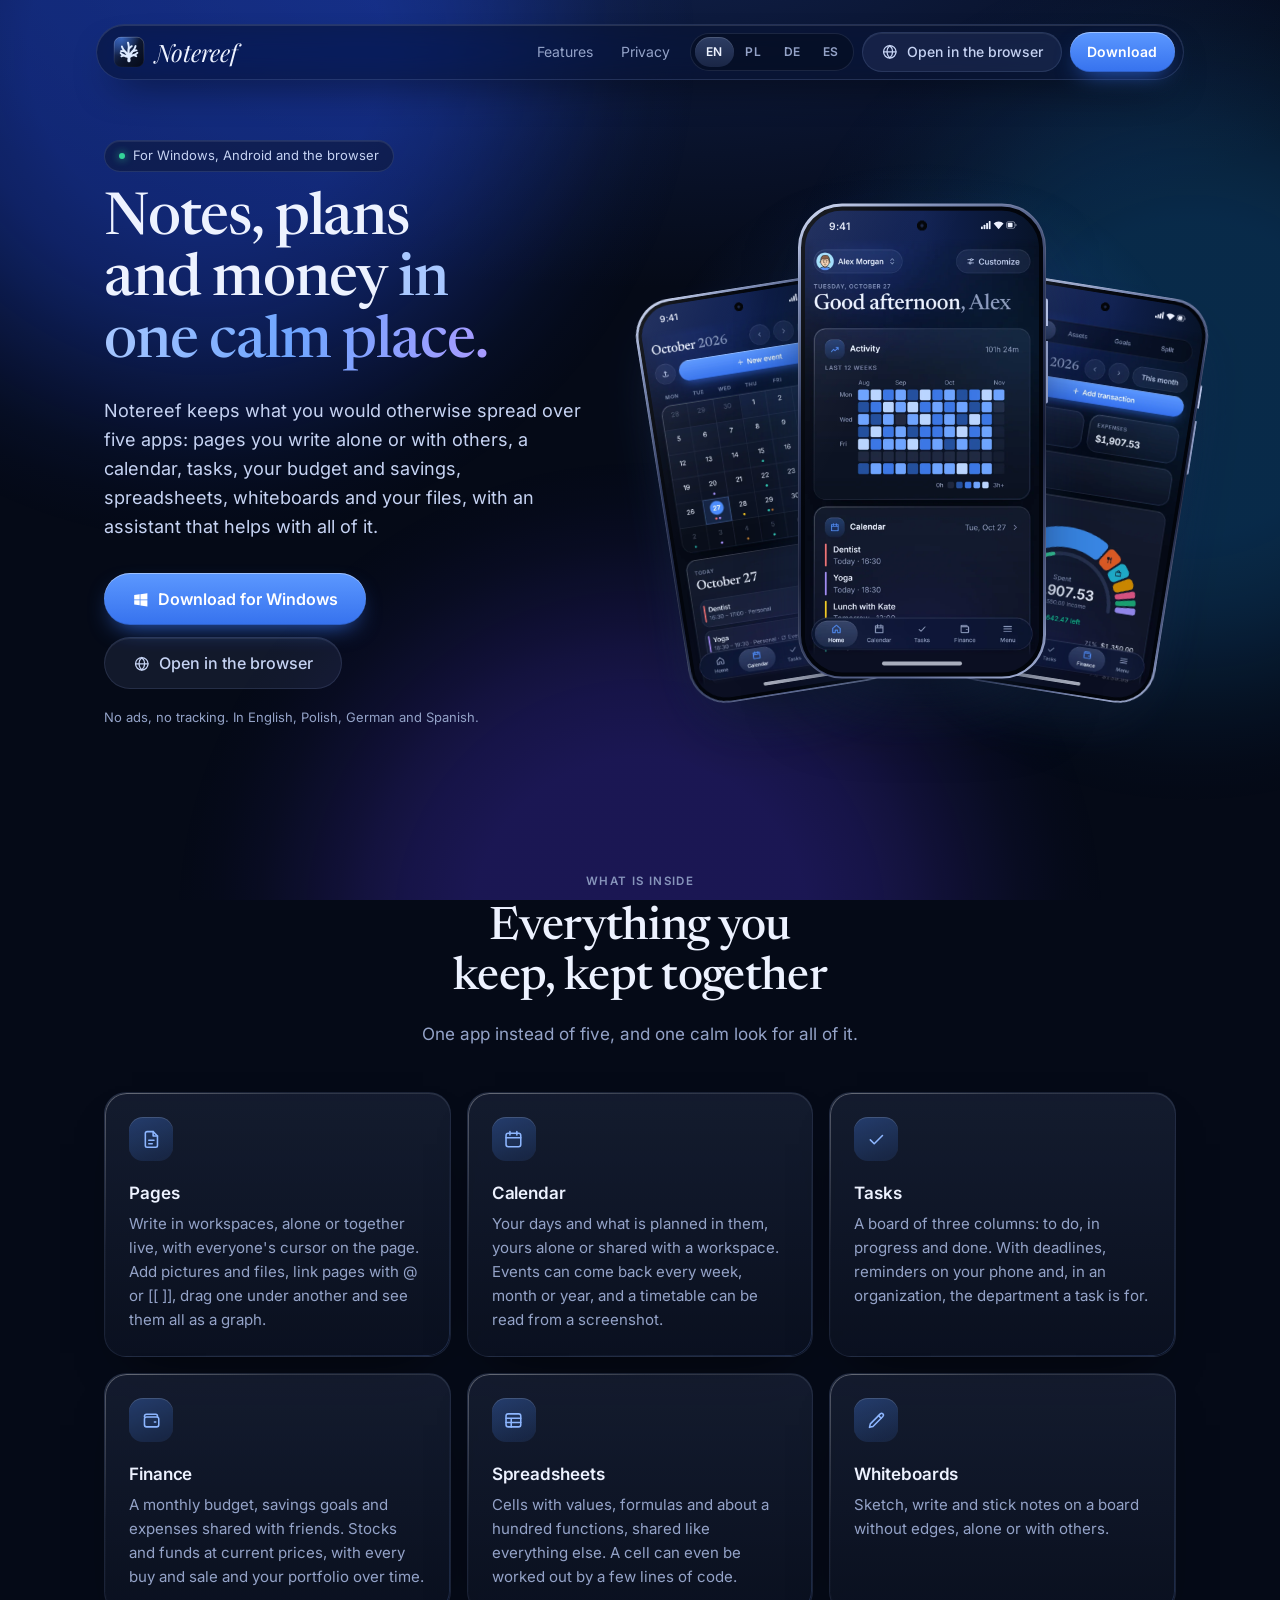
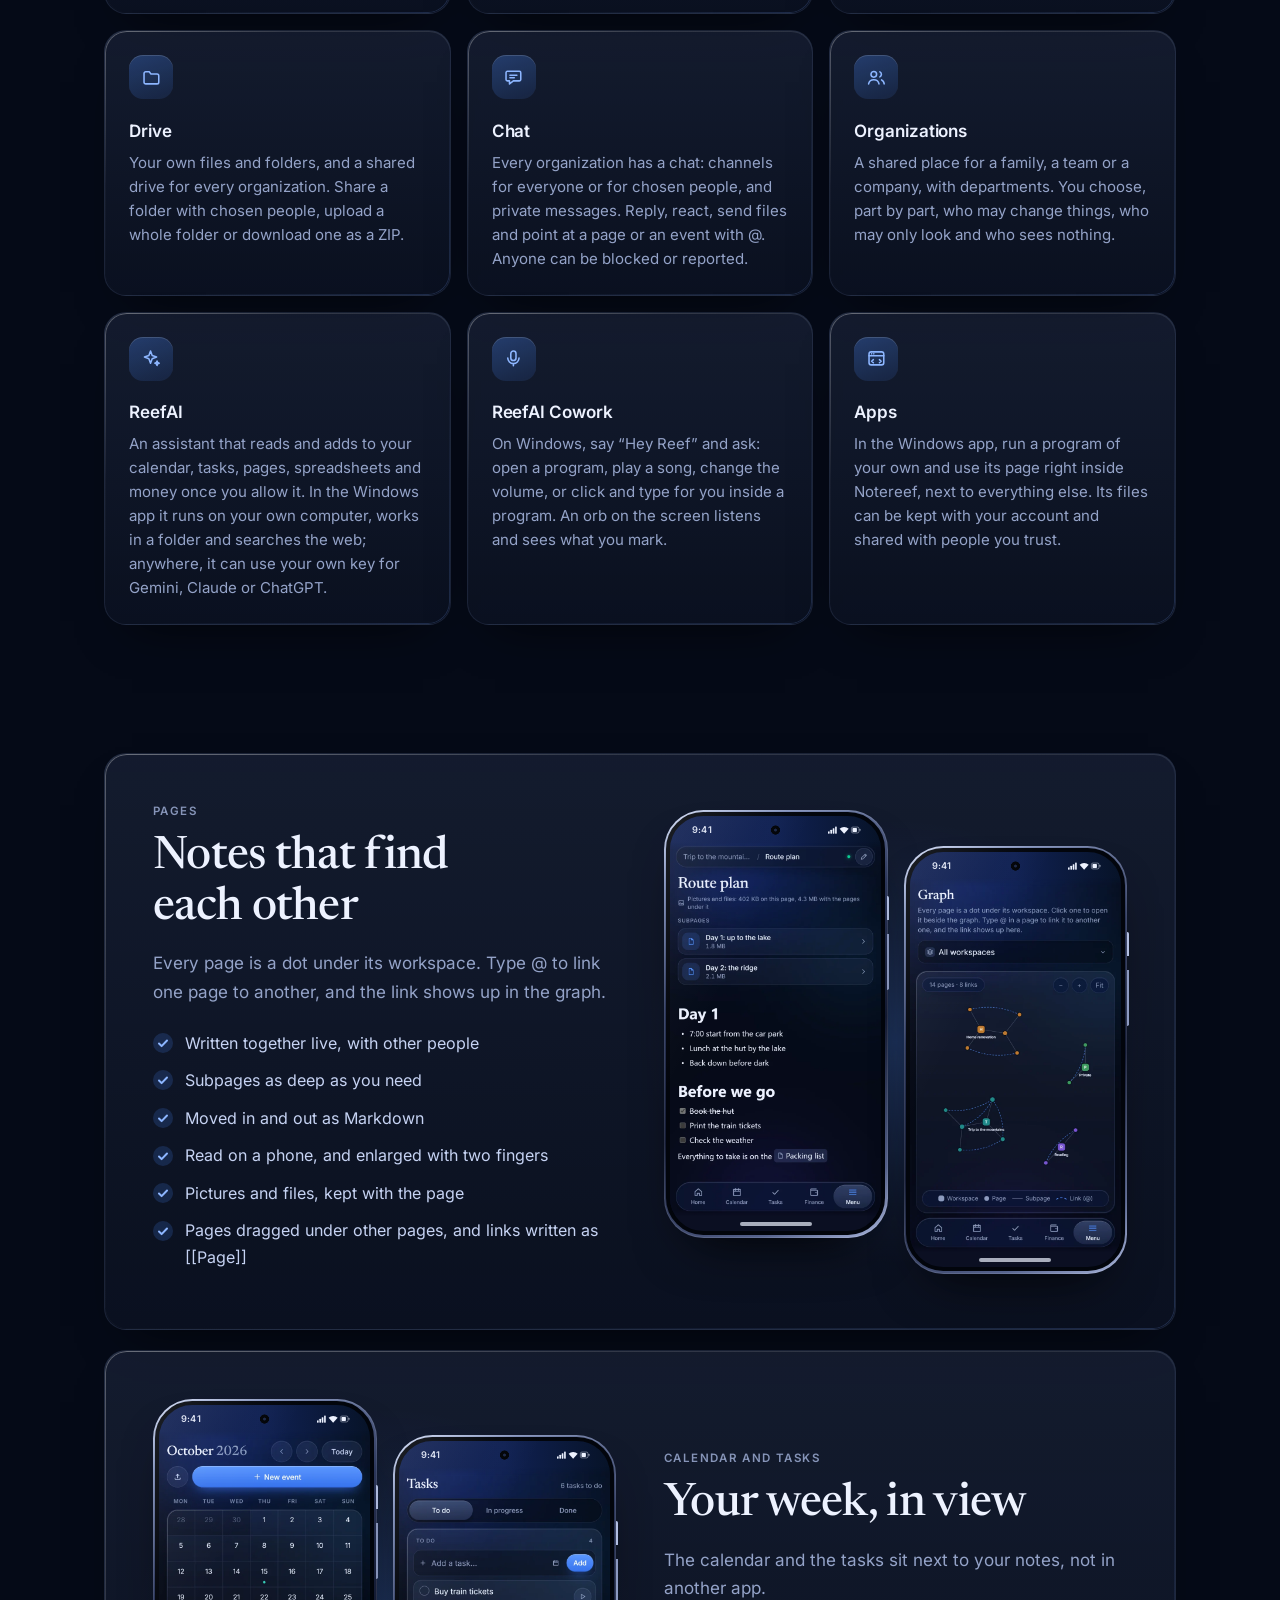
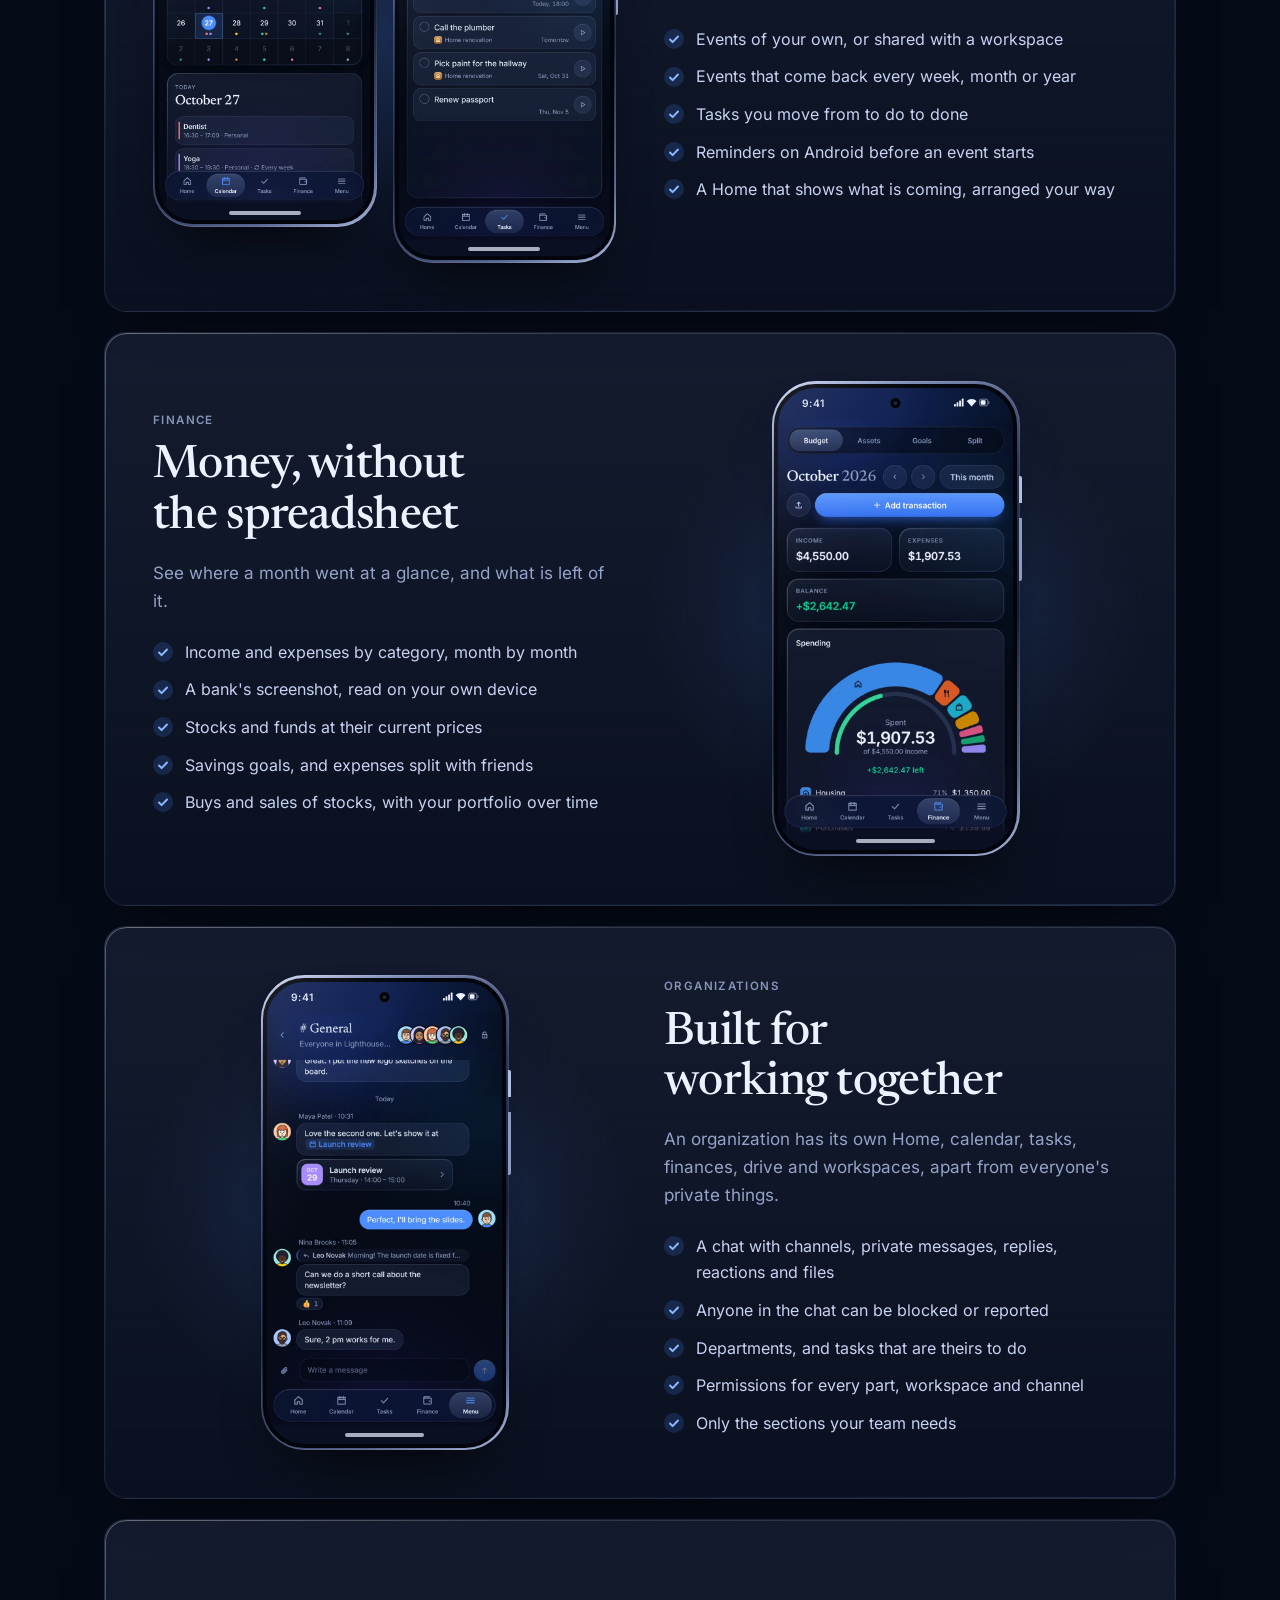
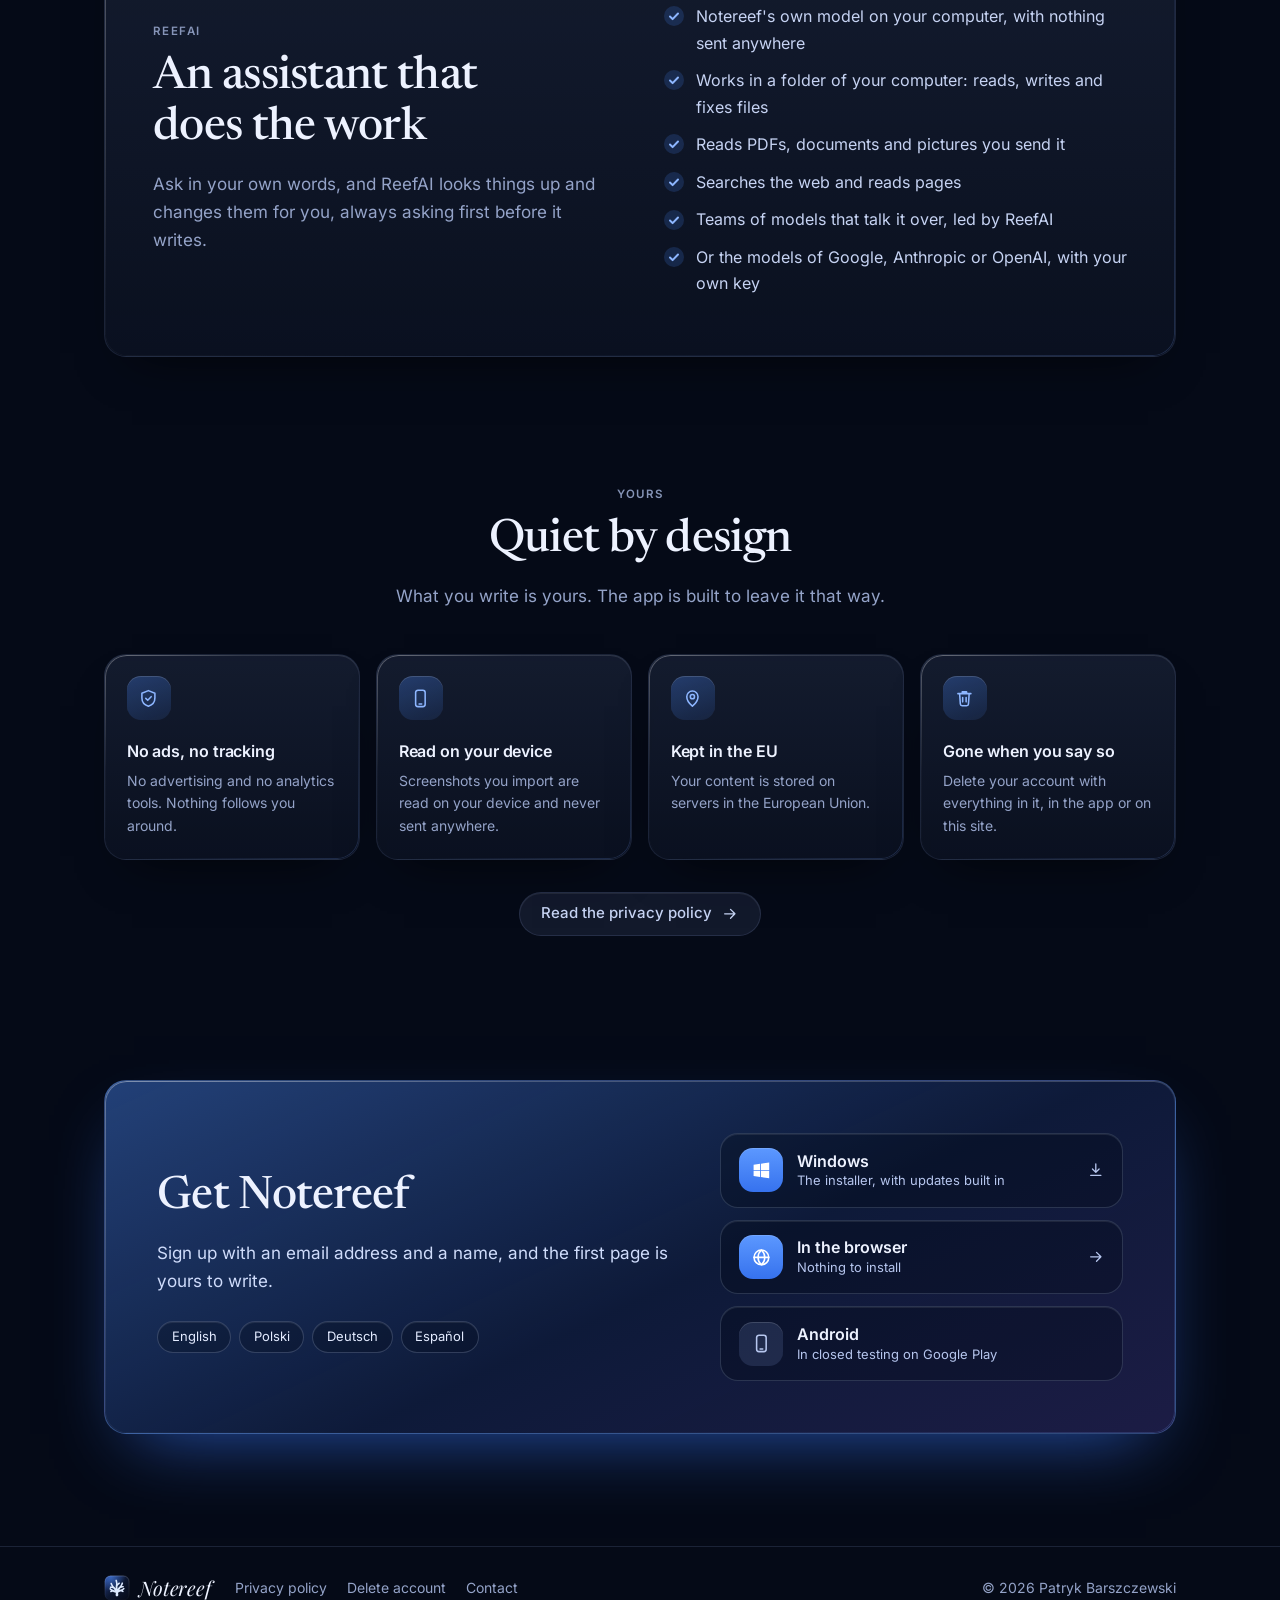
==== commit e89cd8f6: "0.0.2.9" ====
--- a/index.html
+++ b/index.html
@@ -1,1453 +1,1756 @@
-<!doctype html>
-<html lang="en">
-  <head>
-    <meta charset="utf-8" />
-    <meta name="viewport" content="width=device-width, initial-scale=1" />
-    <title>Notereef – notes, plans and money in one calm place</title>
-    <meta name="title-en" content="Notereef – notes, plans and money in one calm place" />
-    <meta name="title-pl" content="Notereef – notatki, plany i pieniądze w jednym spokojnym miejscu" />
-    <meta name="title-de" content="Notereef – Notizen, Pläne und Geld an einem ruhigen Ort" />
-    <meta name="title-es" content="Notereef – notas, planes y dinero en un solo lugar tranquilo" />
-    <meta
-      name="description"
-      content="Notereef keeps your notes, calendar, tasks and finances in one app, alone or with others. For Windows, Android and the browser."
-    />
-    <meta name="theme-color" content="#050a17" />
-    <link rel="icon" href="icon.svg" type="image/svg+xml" />
-    <link rel="stylesheet" href="style.css" />
-    <script src="site.js"></script>
-  </head>
-  <body>
-    <svg width="0" height="0" style="position: absolute" aria-hidden="true">
-      <symbol id="i-page" viewBox="0 0 24 24">
-        <path d="M14 3H7a2 2 0 0 0-2 2v14a2 2 0 0 0 2 2h10a2 2 0 0 0 2-2V8z" />
-        <path d="M14 3v5h5M9 13h6M9 17h4" />
-      </symbol>
-      <symbol id="i-calendar" viewBox="0 0 24 24">
-        <rect x="3.5" y="5" width="17" height="15.5" rx="2.5" />
-        <path d="M3.5 10h17M8 3v4M16 3v4" />
-      </symbol>
-      <symbol id="i-check" viewBox="0 0 24 24"><path d="M5 12.5l4.5 4.5L19 7.5" /></symbol>
-      <symbol id="i-wallet" viewBox="0 0 24 24">
-        <path d="M4 8V7.5A2.5 2.5 0 0 1 6.5 5H17a2 2 0 0 1 2 2v1" />
-        <rect x="4" y="8" width="16.5" height="11.5" rx="2.5" />
-        <path d="M15.5 13.75h1.5" />
-      </symbol>
-      <symbol id="i-pen" viewBox="0 0 24 24">
-        <path d="M4 20l1-4L16.5 4.5a2.1 2.1 0 0 1 3 3L8 19z" />
-        <path d="M14.5 6.5l3 3" />
-      </symbol>
-      <symbol id="i-users" viewBox="0 0 24 24">
-        <circle cx="9" cy="8.5" r="3.25" />
-        <path d="M3 19.5c.6-3 3-4.75 6-4.75s5.4 1.75 6 4.75" />
-        <path d="M16 5.6a3.25 3.25 0 0 1 0 5.8M18 14.9c1.7.6 2.7 2.1 3 4.6" />
-      </symbol>
-      <symbol id="i-shield" viewBox="0 0 24 24">
-        <path d="M12 3l7.5 3v5.5c0 4.5-3 8-7.5 9.5-4.5-1.5-7.5-5-7.5-9.5V6z" />
-        <path d="M9 12l2.2 2.2L15.2 10" />
-      </symbol>
-      <symbol id="i-device" viewBox="0 0 24 24">
-        <rect x="6.5" y="2.5" width="11" height="19" rx="2.75" />
-        <path d="M10.5 18.5h3" />
-      </symbol>
-      <symbol id="i-pin" viewBox="0 0 24 24">
-        <path d="M12 21s6.5-5.6 6.5-11a6.5 6.5 0 0 0-13 0c0 5.4 6.5 11 6.5 11z" />
-        <circle cx="12" cy="10" r="2.4" />
-      </symbol>
-      <symbol id="i-trash" viewBox="0 0 24 24">
-        <path
-          d="M4.5 6.5h15M9.5 6.5v-2h5v2M6.5 6.5l.8 12a2 2 0 0 0 2 1.9h5.4a2 2 0 0 0 2-1.9l.8-12M10 11v5M14 11v5"
-        />
-      </symbol>
-      <symbol id="i-table" viewBox="0 0 24 24">
-        <rect x="3.5" y="4.5" width="17" height="15" rx="2.5" />
-        <path d="M3.5 9.5h17M3.5 14.5h17M9.5 9.5v10" />
-      </symbol>
-      <symbol id="i-spark" viewBox="0 0 24 24">
-        <path d="M11 3.5l1.9 5.1 5.1 1.9-5.1 1.9L11 17.5l-1.9-5.1L4 10.5l5.1-1.9z" />
-        <path d="M18.5 15l.75 1.75L21 17.5l-1.75.75L18.5 20l-.75-1.75L16 17.5l1.75-.75z" />
-      </symbol>
-      <symbol id="i-chat" viewBox="0 0 24 24">
-        <path
-          d="M5 5h14a1.5 1.5 0 0 1 1.5 1.5v8A1.5 1.5 0 0 1 19 16h-7l-4.5 3.5V16H5a1.5 1.5 0 0 1-1.5-1.5v-8A1.5 1.5 0 0 1 5 5z"
-        />
-        <path d="M8 9.5h8M8 12.5h5" />
-      </symbol>
-      <symbol id="i-down" viewBox="0 0 24 24"><path d="M12 5v14M6 13l6 6 6-6" /></symbol>
-      <symbol id="i-right" viewBox="0 0 24 24"><path d="M5 12h14M13 6l6 6-6 6" /></symbol>
-      <symbol id="i-download" viewBox="0 0 24 24">
-        <path d="M12 4v11M7.5 11l4.5 4.5 4.5-4.5M5 19.5h14" />
-      </symbol>
-      <symbol id="i-globe" viewBox="0 0 24 24">
-        <circle cx="12" cy="12" r="8.5" />
-        <path
-          d="M3.5 12h17M12 3.5c2.6 2.4 3.9 5.2 3.9 8.5s-1.3 6.1-3.9 8.5c-2.6-2.4-3.9-5.2-3.9-8.5s1.3-6.1 3.9-8.5z"
-        />
-      </symbol>
-      <symbol id="i-windows" viewBox="0 0 24 24">
-        <path
-          fill="currentColor"
-          stroke="none"
-          d="M3 5.5l7.5-1.05v7.05H3zM11.5 4.3L21 3v8.5h-9.5zM3 12.5h7.5v7.05L3 18.5zM11.5 12.5H21V21l-9.5-1.3z"
-        />
-      </symbol>
-    </svg>
-
-    <div class="aurora" aria-hidden="true"><span></span><span></span><span></span></div>
-
-    <div class="bar-place">
-      <header class="bar">
-        <a class="brand" href="index.html" data-page="index.html">
-          <img src="icon.svg" alt="" /><span class="wordmark">Notereef</span>
-        </a>
-        <nav>
-          <a class="en" href="#features">Features</a>
-          <a class="en" href="#privacy">Privacy</a>
-          <a class="pl" href="#funkcje">Funkcje</a>
-          <a class="pl" href="#prywatnosc">Prywatność</a>
-          <a class="de" href="#funktionen">Funktionen</a>
-          <a class="de" href="#datenschutz">Datenschutz</a>
-          <a class="es" href="#funciones">Funciones</a>
-          <a class="es" href="#privacidad">Privacidad</a>
-        </nav>
-        <div class="langs" role="group" aria-label="Language">
-          <button type="button" data-set="en" title="English">EN</button>
-          <button type="button" data-set="pl" title="Polski">PL</button>
-          <button type="button" data-set="de" title="Deutsch">DE</button>
-          <button type="button" data-set="es" title="Español">ES</button>
-        </div>
-        <a class="btn soft web en" href="app/"
-          ><svg class="line"><use href="#i-globe" /></svg>Open in the browser</a
-        >
-        <a class="btn soft web pl" href="app/"
-          ><svg class="line"><use href="#i-globe" /></svg>Otwórz w przeglądarce</a
-        >
-        <a class="btn soft web de" href="app/"
-          ><svg class="line"><use href="#i-globe" /></svg>Im Browser öffnen</a
-        >
-        <a class="btn soft web es" href="app/"
-          ><svg class="line"><use href="#i-globe" /></svg>Abrir en el navegador</a
-        >
-        <a class="btn en" href="#get">Download</a>
-        <a class="btn pl" href="#pobierz">Pobierz</a>
-        <a class="btn de" href="#herunterladen">Download</a>
-        <a class="btn es" href="#descargar">Descargar</a>
-      </header>
-    </div>
-
-    <main class="en" lang="en">
-      <div class="wrap hero">
-        <div class="rise">
-          <span class="chip"><span class="dot"></span>For Windows, Android and the browser</span>
-          <h1>Notes, plans and money <em>in one calm place.</em></h1>
-          <p class="lead">
-            Notereef keeps what you would otherwise spread over five apps: pages you write alone or
-            with others, a calendar, tasks, your budget and savings, and whiteboards.
-          </p>
-          <div class="actions">
-            <a
-              class="btn large win"
-              href="https://github.com/patbargg/notereef-releases/releases/latest"
-            >
-              <svg class="line"><use href="#i-windows" /></svg>Download for Windows
-            </a>
-            <a class="btn large soft web" href="app/">
-              <svg class="line"><use href="#i-globe" /></svg>Open in the browser
-            </a>
-          </div>
-          <p class="note">No ads, no tracking. In English, Polish, German and Spanish.</p>
-        </div>
-        <div class="phones rise" style="--after: 0.15s" aria-hidden="true">
-          <figure class="phone">
-            <span class="glass">
-              <img src="shots/calendar-en.webp" alt="" width="720" height="1280" loading="lazy" />
-            </span>
-          </figure>
-          <figure class="phone">
-            <span class="glass">
-              <img src="shots/finance-en.webp" alt="" width="720" height="1280" loading="lazy" />
-            </span>
-          </figure>
-          <figure class="phone">
-            <span class="glass">
-              <img src="shots/home-en.webp" alt="" width="720" height="1280" loading="lazy" />
-            </span>
-          </figure>
-        </div>
-      </div>
-
-      <section id="features" class="wrap">
-        <div class="head rise">
-          <p class="eyebrow">What is inside</p>
-          <h2>Everything you keep, kept together</h2>
-          <p>One app instead of five, and one calm look for all of it.</p>
-        </div>
-        <div class="grid">
-          <article class="card lift feature rise">
-            <span class="tile"><svg class="line"><use href="#i-page" /></svg></span>
-            <h3>Pages</h3>
-            <p>
-              Write in workspaces, alone or together live, with everyone's cursor on
-              the page. Add pictures and files, link pages with @ and see them as a
-              graph.
-            </p>
-          </article>
-          <article class="card lift feature rise" style="--after: 0.06s">
-            <span class="tile"><svg class="line"><use href="#i-calendar" /></svg></span>
-            <h3>Calendar</h3>
-            <p>
-              Your days and what is planned in them, yours alone or shared with a
-              workspace. Events can come back every week, month or year, and a
-              timetable can be read from a screenshot.
-            </p>
-          </article>
-          <article class="card lift feature rise" style="--after: 0.12s">
-            <span class="tile"><svg class="line"><use href="#i-check" /></svg></span>
-            <h3>Tasks</h3>
-            <p>
-              A board of three columns: to do, in progress and done. With deadlines,
-              reminders on your phone and, in an organization, the department a task
-              is for.
-            </p>
-          </article>
-          <article class="card lift feature rise">
-            <span class="tile"><svg class="line"><use href="#i-wallet" /></svg></span>
-            <h3>Finance</h3>
-            <p>
-              A monthly budget, stocks and other assets with current prices, savings
-              goals, and expenses shared with friends.
-            </p>
-          </article>
-          <article class="card lift feature rise" style="--after: 0.06s">
-            <span class="tile"><svg class="line"><use href="#i-pen" /></svg></span>
-            <h3>Whiteboards</h3>
-            <p>
-              Sketch, write and stick notes on a board without edges, alone or with
-              others.
-            </p>
-          </article>
-          <article class="card lift feature rise" style="--after: 0.12s">
-            <span class="tile"><svg class="line"><use href="#i-table" /></svg></span>
-            <h3>Spreadsheets</h3>
-            <p>
-              Cells with values, formulas and about a hundred functions, shared like
-              everything else. A cell can even be worked out by a few lines of code.
-            </p>
-          </article>
-          <article class="card lift feature rise">
-            <span class="tile"><svg class="line"><use href="#i-spark" /></svg></span>
-            <h3>ReefAI</h3>
-            <p>
-              An assistant that looks into your calendar, tasks, pages and
-              spreadsheets and adds to them once you allow it. Notereef's own model, on
-              your computer in the Windows app: no key, and nothing leaves the computer.
-            </p>
-          </article>
-          <article class="card lift feature rise" style="--after: 0.06s">
-            <span class="tile"><svg class="line"><use href="#i-chat" /></svg></span>
-            <h3>Chat</h3>
-            <p>
-              Every organization has a chat: channels for everyone or for chosen
-              people, and private messages between two. An @ points at a page, an
-              event or a task.
-            </p>
-          </article>
-          <article class="card lift feature rise" style="--after: 0.12s">
-            <span class="tile"><svg class="line"><use href="#i-users" /></svg></span>
-            <h3>Organizations</h3>
-            <p>
-              A shared place for a family, a team or a company, with departments. You
-              choose, part by part, who may change things, who may only look and who
-              sees nothing.
-            </p>
-          </article>
-        </div>
-      </section>
-
-      <section class="wrap">
-        <div class="card show rise">
-          <div class="words">
-            <p class="eyebrow">Pages</p>
-            <h2>Notes that find each other</h2>
-            <p class="say">
-              Every page is a dot under its workspace. Type @ to link one page to another, and the
-              link shows up in the graph.
-            </p>
-            <ul class="ticks">
-              <li>Written together live, with other people</li>
-              <li>Subpages as deep as you need</li>
-              <li>Moved in and out as Markdown</li>
-              <li>Read on a phone, and enlarged with two fingers</li>
-              <li>Pictures and files, kept with the page</li>
-            </ul>
-          </div>
-          <div class="screens">
-            <figure class="screen">
-              <span class="glass">
-                <img
-                  src="shots/graph-en.webp"
-                  alt="The graph: four workspaces and their pages, joined by lines"
-                  width="720"
-                  height="1280"
-                  loading="lazy"
-                />
-              </span>
-            </figure>
-          </div>
-        </div>
-
-        <div class="card show turned rise">
-          <div class="words">
-            <p class="eyebrow">Calendar and tasks</p>
-            <h2>Your week, in view</h2>
-            <p class="say">
-              The calendar and the tasks sit next to your notes, not in another app.
-            </p>
-            <ul class="ticks">
-              <li>Events of your own, or shared with a workspace</li>
-              <li>Events that come back every week, month or year</li>
-              <li>Tasks you move from to do to done</li>
-              <li>Reminders on Android before an event starts</li>
-              <li>A Home that shows what is coming, arranged your way</li>
-            </ul>
-          </div>
-          <div class="screens">
-            <figure class="screen">
-              <span class="glass">
-                <img
-                  src="shots/calendar-en.webp"
-                  alt="The calendar: a month, and the events of the chosen day"
-                  width="720"
-                  height="1280"
-                  loading="lazy"
-                />
-              </span>
-            </figure>
-            <figure class="screen">
-              <span class="glass">
-                <img
-                  src="shots/tasks-en.webp"
-                  alt="The tasks: a list of what is to do"
-                  width="720"
-                  height="1280"
-                  loading="lazy"
-                />
-              </span>
-            </figure>
-          </div>
-        </div>
-
-        <div class="card show rise">
-          <div class="words">
-            <p class="eyebrow">Finance</p>
-            <h2>Money, without the spreadsheet</h2>
-            <p class="say">
-              See where a month went at a glance, and what is left of it.
-            </p>
-            <ul class="ticks">
-              <li>Income and expenses by category, month by month</li>
-              <li>A bank's screenshot, read on your own device</li>
-              <li>Stocks and funds at their current prices</li>
-              <li>Savings goals, and expenses split with friends</li>
-            </ul>
-          </div>
-          <div class="screens">
-            <figure class="screen">
-              <span class="glass">
-                <img
-                  src="shots/finance-en.webp"
-                  alt="The budget: income, expenses, and a chart of the month's spending"
-                  width="720"
-                  height="1280"
-                  loading="lazy"
-                />
-              </span>
-            </figure>
-          </div>
-        </div>
-
-        <div class="card show turned rise">
-          <div class="words">
-            <p class="eyebrow">Organizations</p>
-            <h2>Built for working together</h2>
-            <p class="say">
-              An organization has its own Home, calendar, tasks, finances and
-              workspaces, apart from everyone's private things.
-            </p>
-          </div>
-          <ul class="ticks">
-            <li>A chat with channels and private messages</li>
-            <li>Departments, and tasks that are theirs to do</li>
-            <li>Permissions for every part, workspace and channel</li>
-            <li>Only the sections your team needs</li>
-          </ul>
-        </div>
-      </section>
-
-      <section id="privacy" class="wrap">
-        <div class="head rise">
-          <p class="eyebrow">Yours</p>
-          <h2>Quiet by design</h2>
-          <p>What you write is yours. The app is built to leave it that way.</p>
-        </div>
-        <div class="quiet">
-          <article class="card feature rise">
-            <span class="tile"><svg class="line"><use href="#i-shield" /></svg></span>
-            <h3>No ads, no tracking</h3>
-            <p>No advertising and no analytics tools. Nothing follows you around.</p>
-          </article>
-          <article class="card feature rise" style="--after: 0.06s">
-            <span class="tile"><svg class="line"><use href="#i-device" /></svg></span>
-            <h3>Read on your device</h3>
-            <p>Screenshots you import are read on your device and never sent anywhere.</p>
-          </article>
-          <article class="card feature rise" style="--after: 0.12s">
-            <span class="tile"><svg class="line"><use href="#i-pin" /></svg></span>
-            <h3>Kept in the EU</h3>
-            <p>Your content is stored on servers in the European Union.</p>
-          </article>
-          <article class="card feature rise" style="--after: 0.18s">
-            <span class="tile"><svg class="line"><use href="#i-trash" /></svg></span>
-            <h3>Gone when you say so</h3>
-            <p>Delete your account with everything in it, in the app or on this site.</p>
-          </article>
-        </div>
-        <p class="center rise">
-          <a class="btn soft" href="privacy.html" data-page="privacy.html">
-            Read the privacy policy<svg class="line"><use href="#i-right" /></svg>
-          </a>
-        </p>
-      </section>
-
-      <section id="get" class="wrap">
-        <div class="card tinted get rise">
-          <div>
-            <h2>Get Notereef</h2>
-            <p class="say">
-              Sign up with an email address and a name, and the first page is yours to write.
-            </p>
-            <div class="chips">
-              <span class="chip">English</span><span class="chip">Polski</span
-              ><span class="chip">Deutsch</span><span class="chip">Español</span>
-            </div>
-          </div>
-          <div class="ways">
-            <a class="way" href="https://github.com/patbargg/notereef-releases/releases/latest">
-              <span class="tile"><svg class="line"><use href="#i-windows" /></svg></span>
-              <span><strong>Windows</strong><span>The installer, with updates built in</span></span>
-              <svg class="line go"><use href="#i-download" /></svg>
-            </a>
-            <a class="way" href="app/">
-              <span class="tile"><svg class="line"><use href="#i-globe" /></svg></span>
-              <span><strong>In the browser</strong><span>Nothing to install</span></span>
-              <svg class="line go"><use href="#i-right" /></svg>
-            </a>
-            <div class="way later">
-              <span class="tile"><svg class="line"><use href="#i-device" /></svg></span>
-              <span><strong>Android</strong><span>In closed testing on Google Play</span></span>
-            </div>
-          </div>
-        </div>
-      </section>
-    </main>
-
-    <main class="pl" lang="pl">
-      <div class="wrap hero">
-        <div class="rise">
-          <span class="chip"><span class="dot"></span>Na Windows, Androida i w przeglądarce</span>
-          <h1>Notatki, plany i pieniądze <em>w jednym spokojnym miejscu.</em></h1>
-          <p class="lead">
-            Notereef trzyma to, co zwykle jest rozrzucone po pięciu aplikacjach: strony pisane
-            samodzielnie lub z innymi, kalendarz, zadania, budżet i oszczędności oraz tablice.
-          </p>
-          <div class="actions">
-            <a
-              class="btn large win"
-              href="https://github.com/patbargg/notereef-releases/releases/latest"
-            >
-              <svg class="line"><use href="#i-windows" /></svg>Pobierz na Windows
-            </a>
-            <a class="btn large soft web" href="app/">
-              <svg class="line"><use href="#i-globe" /></svg>Otwórz w przeglądarce
-            </a>
-          </div>
-          <p class="note">
-            Bez reklam i bez śledzenia. Po polsku, angielsku, niemiecku i hiszpańsku.
-          </p>
-        </div>
-        <div class="phones rise" style="--after: 0.15s" aria-hidden="true">
-          <figure class="phone">
-            <span class="glass">
-              <img src="shots/calendar-pl.webp" alt="" width="720" height="1280" loading="lazy" />
-            </span>
-          </figure>
-          <figure class="phone">
-            <span class="glass">
-              <img src="shots/finance-pl.webp" alt="" width="720" height="1280" loading="lazy" />
-            </span>
-          </figure>
-          <figure class="phone">
-            <span class="glass">
-              <img src="shots/home-pl.webp" alt="" width="720" height="1280" loading="lazy" />
-            </span>
-          </figure>
-        </div>
-      </div>
-
-      <section id="funkcje" class="wrap">
-        <div class="head rise">
-          <p class="eyebrow">Co jest w środku</p>
-          <h2>Wszystko, co trzymasz, w jednym miejscu</h2>
-          <p>Jedna aplikacja zamiast pięciu i jeden spokojny wygląd dla całości.</p>
-        </div>
-        <div class="grid">
-          <article class="card lift feature rise">
-            <span class="tile"><svg class="line"><use href="#i-page" /></svg></span>
-            <h3>Strony</h3>
-            <p>
-              Pisz w przestrzeniach, samodzielnie albo wspólnie na żywo, z kursorem
-              każdej osoby na stronie. Dodawaj obrazy i pliki, łącz strony znakiem @ i
-              oglądaj je jako graf.
-            </p>
-          </article>
-          <article class="card lift feature rise" style="--after: 0.06s">
-            <span class="tile"><svg class="line"><use href="#i-calendar" /></svg></span>
-            <h3>Kalendarz</h3>
-            <p>
-              Twoje dni i to, co w nich zaplanowane, tylko dla Ciebie albo wspólnie z
-              przestrzenią. Wydarzenia mogą wracać co tydzień, miesiąc lub rok, a plan
-              zajęć można odczytać ze zrzutu ekranu.
-            </p>
-          </article>
-          <article class="card lift feature rise" style="--after: 0.12s">
-            <span class="tile"><svg class="line"><use href="#i-check" /></svg></span>
-            <h3>Zadania</h3>
-            <p>
-              Tablica z trzema kolumnami: do zrobienia, w trakcie i zrobione. Z
-              terminami, przypomnieniami na telefonie i, w organizacji, wydziałem,
-              który ma zadanie wykonać.
-            </p>
-          </article>
-          <article class="card lift feature rise">
-            <span class="tile"><svg class="line"><use href="#i-wallet" /></svg></span>
-            <h3>Finanse</h3>
-            <p>
-              Budżet miesiąca, akcje i inny majątek z aktualnymi cenami, cele
-              oszczędnościowe oraz wydatki dzielone ze znajomymi.
-            </p>
-          </article>
-          <article class="card lift feature rise" style="--after: 0.06s">
-            <span class="tile"><svg class="line"><use href="#i-pen" /></svg></span>
-            <h3>Tablice</h3>
-            <p>
-              Szkicuj, pisz i przyklejaj karteczki na tablicy bez krawędzi,
-              samodzielnie albo z innymi.
-            </p>
-          </article>
-          <article class="card lift feature rise" style="--after: 0.12s">
-            <span class="tile"><svg class="line"><use href="#i-table" /></svg></span>
-            <h3>Arkusze</h3>
-            <p>
-              Komórki z wartościami, formułami i około setką funkcji, udostępniane jak
-              wszystko inne. Komórkę może nawet wyliczać kilka linijek kodu.
-            </p>
-          </article>
-          <article class="card lift feature rise">
-            <span class="tile"><svg class="line"><use href="#i-spark" /></svg></span>
-            <h3>ReefAI</h3>
-            <p>
-              Asystent, który zagląda do kalendarza, zadań, stron i arkuszy i dopisuje
-              do nich, gdy na to pozwolisz. Własny model Notereef, na Twoim komputerze w
-              aplikacji na Windows: bez klucza, a nic nie opuszcza komputera.
-            </p>
-          </article>
-          <article class="card lift feature rise" style="--after: 0.06s">
-            <span class="tile"><svg class="line"><use href="#i-chat" /></svg></span>
-            <h3>Czat</h3>
-            <p>
-              Każda organizacja ma czat: kanały dla wszystkich albo dla wybranych osób
-              i prywatne wiadomości między dwiema osobami. Znak @ wskazuje stronę,
-              wydarzenie lub zadanie.
-            </p>
-          </article>
-          <article class="card lift feature rise" style="--after: 0.12s">
-            <span class="tile"><svg class="line"><use href="#i-users" /></svg></span>
-            <h3>Organizacje</h3>
-            <p>
-              Wspólne miejsce dla rodziny, zespołu lub firmy, z wydziałami. To Ty
-              wybierasz, część po części, kto może zmieniać, kto tylko oglądać, a kto
-              nie widzi nic.
-            </p>
-          </article>
-        </div>
-      </section>
-
-      <section class="wrap">
-        <div class="card show rise">
-          <div class="words">
-            <p class="eyebrow">Strony</p>
-            <h2>Notatki, które się odnajdują</h2>
-            <p class="say">
-              Każda strona to kropka pod swoją przestrzenią. Wpisz @, żeby połączyć jedną stronę z
-              drugą, a połączenie pojawi się na grafie.
-            </p>
-            <ul class="ticks">
-              <li>Pisane wspólnie na żywo, z innymi osobami</li>
-              <li>Podstrony tak głęboko, jak potrzebujesz</li>
-              <li>Eksport i import w Markdownie</li>
-              <li>Czytanie na telefonie i powiększanie dwoma palcami</li>
-              <li>Obrazy i pliki trzymane razem ze stroną</li>
-            </ul>
-          </div>
-          <div class="screens">
-            <figure class="screen">
-              <span class="glass">
-                <img
-                  src="shots/graph-pl.webp"
-                  alt="Graf: cztery przestrzenie i ich strony połączone liniami"
-                  width="720"
-                  height="1280"
-                  loading="lazy"
-                />
-              </span>
-            </figure>
-          </div>
-        </div>
-
-        <div class="card show turned rise">
-          <div class="words">
-            <p class="eyebrow">Kalendarz i zadania</p>
-            <h2>Twój tydzień na widoku</h2>
-            <p class="say">
-              Kalendarz i zadania są tuż obok notatek, a nie w innej aplikacji.
-            </p>
-            <ul class="ticks">
-              <li>Wydarzenia własne albo wspólne z przestrzenią</li>
-              <li>Wydarzenia, które wracają co tydzień, miesiąc lub rok</li>
-              <li>Zadania, które przesuwasz od „do zrobienia” do „zrobione”</li>
-              <li>Przypomnienia na Androidzie przed początkiem wydarzenia</li>
-              <li>Ekran Start, który pokazuje, co nadchodzi, ułożony po Twojemu</li>
-            </ul>
-          </div>
-          <div class="screens">
-            <figure class="screen">
-              <span class="glass">
-                <img
-                  src="shots/calendar-pl.webp"
-                  alt="Kalendarz: miesiąc i wydarzenia wybranego dnia"
-                  width="720"
-                  height="1280"
-                  loading="lazy"
-                />
-              </span>
-            </figure>
-            <figure class="screen">
-              <span class="glass">
-                <img
-                  src="shots/tasks-pl.webp"
-                  alt="Zadania: lista tego, co jest do zrobienia"
-                  width="720"
-                  height="1280"
-                  loading="lazy"
-                />
-              </span>
-            </figure>
-          </div>
-        </div>
-
-        <div class="card show rise">
-          <div class="words">
-            <p class="eyebrow">Finanse</p>
-            <h2>Pieniądze bez arkusza kalkulacyjnego</h2>
-            <p class="say">
-              Jedno spojrzenie i wiesz, na co poszedł miesiąc i ile z niego zostało.
-            </p>
-            <ul class="ticks">
-              <li>Przychody i wydatki według kategorii, miesiąc po miesiącu</li>
-              <li>Zrzut ekranu z banku odczytany na Twoim urządzeniu</li>
-              <li>Akcje i fundusze w aktualnych cenach</li>
-              <li>Cele oszczędnościowe i wydatki dzielone ze znajomymi</li>
-            </ul>
-          </div>
-          <div class="screens">
-            <figure class="screen">
-              <span class="glass">
-                <img
-                  src="shots/finance-pl.webp"
-                  alt="Budżet: przychody, wydatki i wykres wydatków w miesiącu"
-                  width="720"
-                  height="1280"
-                  loading="lazy"
-                />
-              </span>
-            </figure>
-          </div>
-        </div>
-
-        <div class="card show turned rise">
-          <div class="words">
-            <p class="eyebrow">Organizacje</p>
-            <h2>Zrobione do pracy razem</h2>
-            <p class="say">
-              Organizacja ma własny Start, kalendarz, zadania, finanse i przestrzenie,
-              osobno od prywatnych rzeczy każdej osoby.
-            </p>
-          </div>
-          <ul class="ticks">
-            <li>Czat z kanałami i prywatnymi wiadomościami</li>
-            <li>Wydziały i zadania, które mają wykonać</li>
-            <li>Uprawnienia do każdej części, przestrzeni i kanału</li>
-            <li>Tylko te sekcje, których potrzebuje Twój zespół</li>
-          </ul>
-        </div>
-      </section>
-
-      <section id="prywatnosc" class="wrap">
-        <div class="head rise">
-          <p class="eyebrow">Twoje</p>
-          <h2>Spokój w założeniu</h2>
-          <p>To, co piszesz, jest Twoje. Aplikacja jest zbudowana tak, żeby tak zostało.</p>
-        </div>
-        <div class="quiet">
-          <article class="card feature rise">
-            <span class="tile"><svg class="line"><use href="#i-shield" /></svg></span>
-            <h3>Bez reklam i śledzenia</h3>
-            <p>Żadnych reklam ani narzędzi analitycznych. Nic za Tobą nie chodzi.</p>
-          </article>
-          <article class="card feature rise" style="--after: 0.06s">
-            <span class="tile"><svg class="line"><use href="#i-device" /></svg></span>
-            <h3>Odczyt na urządzeniu</h3>
-            <p>
-              Importowane zrzuty ekranu są odczytywane na Twoim urządzeniu i nigdzie nie są
-              wysyłane.
-            </p>
-          </article>
-          <article class="card feature rise" style="--after: 0.12s">
-            <span class="tile"><svg class="line"><use href="#i-pin" /></svg></span>
-            <h3>Dane w UE</h3>
-            <p>Twoje treści są przechowywane na serwerach w Unii Europejskiej.</p>
-          </article>
-          <article class="card feature rise" style="--after: 0.18s">
-            <span class="tile"><svg class="line"><use href="#i-trash" /></svg></span>
-            <h3>Znika, gdy zechcesz</h3>
-            <p>Usuń konto ze wszystkim, co w nim jest: w aplikacji albo na tej stronie.</p>
-          </article>
-        </div>
-        <p class="center rise">
-          <a class="btn soft" href="privacy.html" data-page="privacy.html">
-            Przeczytaj politykę prywatności<svg class="line"><use href="#i-right" /></svg>
-          </a>
-        </p>
-      </section>
-
-      <section id="pobierz" class="wrap">
-        <div class="card tinted get rise">
-          <div>
-            <h2>Pobierz Notereef</h2>
-            <p class="say">
-              Załóż konto, podając adres e-mail, imię i nazwisko, a pierwsza strona czeka na Twoje słowa.
-            </p>
-            <div class="chips">
-              <span class="chip">Polski</span><span class="chip">English</span
-              ><span class="chip">Deutsch</span><span class="chip">Español</span>
-            </div>
-          </div>
-          <div class="ways">
-            <a class="way" href="https://github.com/patbargg/notereef-releases/releases/latest">
-              <span class="tile"><svg class="line"><use href="#i-windows" /></svg></span>
-              <span
-                ><strong>Windows</strong><span>Instalator z wbudowanymi aktualizacjami</span></span
-              >
-              <svg class="line go"><use href="#i-download" /></svg>
-            </a>
-            <a class="way" href="app/">
-              <span class="tile"><svg class="line"><use href="#i-globe" /></svg></span>
-              <span><strong>W przeglądarce</strong><span>Bez instalowania</span></span>
-              <svg class="line go"><use href="#i-right" /></svg>
-            </a>
-            <div class="way later">
-              <span class="tile"><svg class="line"><use href="#i-device" /></svg></span>
-              <span><strong>Android</strong><span>W zamkniętych testach w Google Play</span></span>
-            </div>
-          </div>
-        </div>
-      </section>
-    </main>
-
-    <main class="de" lang="de">
-      <div class="wrap hero">
-        <div class="rise">
-          <span class="chip"><span class="dot"></span>Für Windows, Android und im Browser</span>
-          <h1>Notizen, Pläne und Geld <em>an einem ruhigen Ort.</em></h1>
-          <p class="lead">
-            Notereef bewahrt auf, was du sonst über fünf Apps verteilen würdest: Seiten, die du
-            allein oder mit anderen schreibst, einen Kalender, Aufgaben, dein Budget und deine
-            Ersparnisse sowie Whiteboards.
-          </p>
-          <div class="actions">
-            <a
-              class="btn large win"
-              href="https://github.com/patbargg/notereef-releases/releases/latest"
-            >
-              <svg class="line"><use href="#i-windows" /></svg>Für Windows herunterladen
-            </a>
-            <a class="btn large soft web" href="app/">
-              <svg class="line"><use href="#i-globe" /></svg>Im Browser öffnen
-            </a>
-          </div>
-          <p class="note">
-            Keine Werbung, kein Tracking. Auf Deutsch, Englisch, Polnisch und Spanisch.
-          </p>
-        </div>
-        <div class="phones rise" style="--after: 0.15s" aria-hidden="true">
-          <figure class="phone">
-            <span class="glass">
-              <img src="shots/calendar-en.webp" alt="" width="720" height="1280" loading="lazy" />
-            </span>
-          </figure>
-          <figure class="phone">
-            <span class="glass">
-              <img src="shots/finance-en.webp" alt="" width="720" height="1280" loading="lazy" />
-            </span>
-          </figure>
-          <figure class="phone">
-            <span class="glass">
-              <img src="shots/home-en.webp" alt="" width="720" height="1280" loading="lazy" />
-            </span>
-          </figure>
-        </div>
-      </div>
-
-      <section id="funktionen" class="wrap">
-        <div class="head rise">
-          <p class="eyebrow">Was drin ist</p>
-          <h2>Alles, was du aufbewahrst, an einem Ort</h2>
-          <p>Eine App statt fünf, und ein ruhiges Aussehen für alles.</p>
-        </div>
-        <div class="grid">
-          <article class="card lift feature rise">
-            <span class="tile"><svg class="line"><use href="#i-page" /></svg></span>
-            <h3>Seiten</h3>
-            <p>
-              Schreibe in Arbeitsbereichen, allein oder gemeinsam in Echtzeit, mit dem
-              Cursor jeder Person auf der Seite. Füge Bilder und Dateien hinzu,
-              verknüpfe Seiten mit @ und sieh sie als Graph.
-            </p>
-          </article>
-          <article class="card lift feature rise" style="--after: 0.06s">
-            <span class="tile"><svg class="line"><use href="#i-calendar" /></svg></span>
-            <h3>Kalender</h3>
-            <p>
-              Deine Tage und was in ihnen geplant ist, nur für dich oder mit einem
-              Arbeitsbereich geteilt. Termine können jede Woche, jeden Monat oder
-              jedes Jahr wiederkehren, und ein Stundenplan lässt sich aus einem
-              Screenshot einlesen.
-            </p>
-          </article>
-          <article class="card lift feature rise" style="--after: 0.12s">
-            <span class="tile"><svg class="line"><use href="#i-check" /></svg></span>
-            <h3>Aufgaben</h3>
-            <p>
-              Ein Board mit drei Spalten: zu erledigen, in Arbeit und erledigt. Mit
-              Fristen, Erinnerungen auf deinem Handy und, in einer Organisation, der
-              Abteilung, für die eine Aufgabe gedacht ist.
-            </p>
-          </article>
-          <article class="card lift feature rise">
-            <span class="tile"><svg class="line"><use href="#i-wallet" /></svg></span>
-            <h3>Finanzen</h3>
-            <p>
-              Ein Monatsbudget, Aktien und anderes Vermögen mit aktuellen Kursen,
-              Sparziele und Ausgaben, die du mit Freunden teilst.
-            </p>
-          </article>
-          <article class="card lift feature rise" style="--after: 0.06s">
-            <span class="tile"><svg class="line"><use href="#i-pen" /></svg></span>
-            <h3>Whiteboards</h3>
-            <p>
-              Skizziere, schreibe und klebe Notizen auf ein Board ohne Ränder, allein
-              oder mit anderen.
-            </p>
-          </article>
-          <article class="card lift feature rise" style="--after: 0.12s">
-            <span class="tile"><svg class="line"><use href="#i-table" /></svg></span>
-            <h3>Tabellen</h3>
-            <p>
-              Zellen mit Werten, Formeln und rund hundert Funktionen, geteilt wie
-              alles andere. Eine Zelle kann sogar von ein paar Zeilen Code berechnet
-              werden.
-            </p>
-          </article>
-          <article class="card lift feature rise">
-            <span class="tile"><svg class="line"><use href="#i-spark" /></svg></span>
-            <h3>ReefAI</h3>
-            <p>
-              Ein Assistent, der in deinen Kalender, deine Aufgaben, Seiten und
-              Tabellen schaut und etwas hinzufügt, sobald du es erlaubst. Das eigene Modell
-              von Notereef, auf deinem Computer in der Windows-App: kein Schlüssel, und nichts
-              verlässt den Computer.
-            </p>
-          </article>
-          <article class="card lift feature rise" style="--after: 0.06s">
-            <span class="tile"><svg class="line"><use href="#i-chat" /></svg></span>
-            <h3>Chat</h3>
-            <p>
-              Jede Organisation hat einen Chat: Kanäle für alle oder für ausgewählte
-              Personen und private Nachrichten zwischen zweien. Ein @ zeigt auf eine
-              Seite, einen Termin oder eine Aufgabe.
-            </p>
-          </article>
-          <article class="card lift feature rise" style="--after: 0.12s">
-            <span class="tile"><svg class="line"><use href="#i-users" /></svg></span>
-            <h3>Organisationen</h3>
-            <p>
-              Ein gemeinsamer Ort für eine Familie, ein Team oder eine Firma, mit
-              Abteilungen. Du bestimmst Bereich für Bereich, wer etwas ändern darf,
-              wer nur zusehen darf und wer nichts sieht.
-            </p>
-          </article>
-        </div>
-      </section>
-
-      <section class="wrap">
-        <div class="card show rise">
-          <div class="words">
-            <p class="eyebrow">Seiten</p>
-            <h2>Notizen, die zueinander finden</h2>
-            <p class="say">
-              Jede Seite ist ein Punkt unter ihrem Arbeitsbereich. Tippe @, um eine Seite mit einer
-              anderen zu verknüpfen, und die Verknüpfung erscheint im Graphen.
-            </p>
-            <ul class="ticks">
-              <li>Gemeinsam in Echtzeit geschrieben, mit anderen</li>
-              <li>Unterseiten, so tief du sie brauchst</li>
-              <li>Hinein und hinaus als Markdown</li>
-              <li>Auf dem Handy gelesen und mit zwei Fingern vergrößert</li>
-              <li>Bilder und Dateien, bei der Seite aufbewahrt</li>
-            </ul>
-          </div>
-          <div class="screens">
-            <figure class="screen">
-              <span class="glass">
-                <img
-                  src="shots/graph-en.webp"
-                  alt="Der Graph: vier Arbeitsbereiche und ihre Seiten, durch Linien verbunden"
-                  width="720"
-                  height="1280"
-                  loading="lazy"
-                />
-              </span>
-            </figure>
-          </div>
-        </div>
-
-        <div class="card show turned rise">
-          <div class="words">
-            <p class="eyebrow">Kalender und Aufgaben</p>
-            <h2>Deine Woche im Blick</h2>
-            <p class="say">
-              Der Kalender und die Aufgaben liegen direkt neben deinen Notizen, nicht in einer
-              anderen App.
-            </p>
-            <ul class="ticks">
-              <li>Eigene Termine oder mit einem Arbeitsbereich geteilte</li>
-              <li>Termine, die jede Woche, jeden Monat oder jedes Jahr wiederkehren</li>
-              <li>Aufgaben, die du von „zu erledigen“ nach „erledigt“ schiebst</li>
-              <li>Erinnerungen auf Android, bevor ein Termin beginnt</li>
-              <li>Ein Start, der zeigt, was ansteht, so angeordnet, wie du es magst</li>
-            </ul>
-          </div>
-          <div class="screens">
-            <figure class="screen">
-              <span class="glass">
-                <img
-                  src="shots/calendar-en.webp"
-                  alt="Der Kalender: ein Monat und die Termine des gewählten Tages"
-                  width="720"
-                  height="1280"
-                  loading="lazy"
-                />
-              </span>
-            </figure>
-            <figure class="screen">
-              <span class="glass">
-                <img
-                  src="shots/tasks-en.webp"
-                  alt="Die Aufgaben: eine Liste dessen, was zu tun ist"
-                  width="720"
-                  height="1280"
-                  loading="lazy"
-                />
-              </span>
-            </figure>
-          </div>
-        </div>
-
-        <div class="card show rise">
-          <div class="words">
-            <p class="eyebrow">Finanzen</p>
-            <h2>Geld ohne Tabellenkalkulation</h2>
-            <p class="say">
-              Sieh auf einen Blick, wohin ein Monat gegangen ist und was von ihm übrig ist.
-            </p>
-            <ul class="ticks">
-              <li>Einnahmen und Ausgaben nach Kategorie, Monat für Monat</li>
-              <li>Der Screenshot einer Bank, auf deinem eigenen Gerät gelesen</li>
-              <li>Aktien und Fonds zu ihren aktuellen Kursen</li>
-              <li>Sparziele und mit Freunden geteilte Ausgaben</li>
-            </ul>
-          </div>
-          <div class="screens">
-            <figure class="screen">
-              <span class="glass">
-                <img
-                  src="shots/finance-en.webp"
-                  alt="Das Budget: Einnahmen, Ausgaben und ein Diagramm der Ausgaben des Monats"
-                  width="720"
-                  height="1280"
-                  loading="lazy"
-                />
-              </span>
-            </figure>
-          </div>
-        </div>
-
-        <div class="card show turned rise">
-          <div class="words">
-            <p class="eyebrow">Organisationen</p>
-            <h2>Gemacht für die Arbeit im Team</h2>
-            <p class="say">
-              Eine Organisation hat einen eigenen Start, einen eigenen Kalender,
-              eigene Aufgaben, Finanzen und Arbeitsbereiche, getrennt von den privaten
-              Dingen jeder Person.
-            </p>
-          </div>
-          <ul class="ticks">
-            <li>Ein Chat mit Kanälen und privaten Nachrichten</li>
-            <li>Abteilungen und Aufgaben, die sie zu erledigen haben</li>
-            <li>Berechtigungen für jeden Bereich, Arbeitsbereich und Kanal</li>
-            <li>Nur die Bereiche, die dein Team braucht</li>
-          </ul>
-        </div>
-      </section>
-
-      <section id="datenschutz" class="wrap">
-        <div class="head rise">
-          <p class="eyebrow">Deins</p>
-          <h2>Ruhe als Prinzip</h2>
-          <p>Was du schreibst, gehört dir. Die App ist so gebaut, dass es dabei bleibt.</p>
-        </div>
-        <div class="quiet">
-          <article class="card feature rise">
-            <span class="tile"><svg class="line"><use href="#i-shield" /></svg></span>
-            <h3>Keine Werbung, kein Tracking</h3>
-            <p>Keine Werbung und keine Analysewerkzeuge. Nichts verfolgt dich.</p>
-          </article>
-          <article class="card feature rise" style="--after: 0.06s">
-            <span class="tile"><svg class="line"><use href="#i-device" /></svg></span>
-            <h3>Auf deinem Gerät gelesen</h3>
-            <p>
-              Screenshots, die du importierst, werden auf deinem Gerät gelesen und nirgendwohin
-              gesendet.
-            </p>
-          </article>
-          <article class="card feature rise" style="--after: 0.12s">
-            <span class="tile"><svg class="line"><use href="#i-pin" /></svg></span>
-            <h3>In der EU gespeichert</h3>
-            <p>Deine Inhalte liegen auf Servern in der Europäischen Union.</p>
-          </article>
-          <article class="card feature rise" style="--after: 0.18s">
-            <span class="tile"><svg class="line"><use href="#i-trash" /></svg></span>
-            <h3>Weg, wenn du es sagst</h3>
-            <p>Lösche dein Konto mit allem, was darin ist, in der App oder auf dieser Website.</p>
-          </article>
-        </div>
-        <p class="center rise">
-          <a class="btn soft" href="privacy.html" data-page="privacy.html">
-            Datenschutzerklärung lesen<svg class="line"><use href="#i-right" /></svg>
-          </a>
-        </p>
-      </section>
-
-      <section id="herunterladen" class="wrap">
-        <div class="card tinted get rise">
-          <div>
-            <h2>Notereef holen</h2>
-            <p class="say">
-              Registriere dich mit einer E-Mail-Adresse und einem Namen, und die erste Seite wartet
-              auf deine Worte.
-            </p>
-            <div class="chips">
-              <span class="chip">Deutsch</span><span class="chip">English</span
-              ><span class="chip">Polski</span><span class="chip">Español</span>
-            </div>
-          </div>
-          <div class="ways">
-            <a class="way" href="https://github.com/patbargg/notereef-releases/releases/latest">
-              <span class="tile"><svg class="line"><use href="#i-windows" /></svg></span>
-              <span><strong>Windows</strong><span>Das Installationsprogramm, mit eingebauten
-              Updates</span></span>
-              <svg class="line go"><use href="#i-download" /></svg>
-            </a>
-            <a class="way" href="app/">
-              <span class="tile"><svg class="line"><use href="#i-globe" /></svg></span>
-              <span><strong>Im Browser</strong><span>Ohne Installation</span></span>
-              <svg class="line go"><use href="#i-right" /></svg>
-            </a>
-            <div class="way later">
-              <span class="tile"><svg class="line"><use href="#i-device" /></svg></span>
-              <span><strong>Android</strong><span>Im geschlossenen Test bei Google
-              Play</span></span>
-            </div>
-          </div>
-        </div>
-      </section>
-    </main>
-
-    <main class="es" lang="es">
-      <div class="wrap hero">
-        <div class="rise">
-          <span class="chip"><span class="dot"></span>Para Windows, Android y el navegador</span>
-          <h1>Notas, planes y dinero <em>en un solo lugar tranquilo.</em></h1>
-          <p class="lead">
-            Notereef guarda lo que de otro modo repartirías entre cinco aplicaciones: páginas que
-            escribes a solas o con otras personas, un calendario, tareas, tu presupuesto y tus
-            ahorros, y pizarras.
-          </p>
-          <div class="actions">
-            <a
-              class="btn large win"
-              href="https://github.com/patbargg/notereef-releases/releases/latest"
-            >
-              <svg class="line"><use href="#i-windows" /></svg>Descargar para Windows
-            </a>
-            <a class="btn large soft web" href="app/">
-              <svg class="line"><use href="#i-globe" /></svg>Abrir en el navegador
-            </a>
-          </div>
-          <p class="note">Sin anuncios ni rastreo. En español, inglés, polaco y alemán.</p>
-        </div>
-        <div class="phones rise" style="--after: 0.15s" aria-hidden="true">
-          <figure class="phone">
-            <span class="glass">
-              <img src="shots/calendar-en.webp" alt="" width="720" height="1280" loading="lazy" />
-            </span>
-          </figure>
-          <figure class="phone">
-            <span class="glass">
-              <img src="shots/finance-en.webp" alt="" width="720" height="1280" loading="lazy" />
-            </span>
-          </figure>
-          <figure class="phone">
-            <span class="glass">
-              <img src="shots/home-en.webp" alt="" width="720" height="1280" loading="lazy" />
-            </span>
-          </figure>
-        </div>
-      </div>
-
-      <section id="funciones" class="wrap">
-        <div class="head rise">
-          <p class="eyebrow">Lo que hay dentro</p>
-          <h2>Todo lo que guardas, junto</h2>
-          <p>Una aplicación en lugar de cinco, y un mismo aspecto tranquilo para todo.</p>
-        </div>
-        <div class="grid">
-          <article class="card lift feature rise">
-            <span class="tile"><svg class="line"><use href="#i-page" /></svg></span>
-            <h3>Páginas</h3>
-            <p>
-              Escribe en espacios, a solas o en directo con otras personas, con el
-              cursor de cada una en la página. Añade imágenes y archivos, enlaza
-              páginas con @ y míralas como un grafo.
-            </p>
-          </article>
-          <article class="card lift feature rise" style="--after: 0.06s">
-            <span class="tile"><svg class="line"><use href="#i-calendar" /></svg></span>
-            <h3>Calendario</h3>
-            <p>
-              Tus días y lo que hay planeado en ellos, solo para ti o compartido con
-              un espacio. Los eventos pueden repetirse cada semana, mes o año, y un
-              horario se puede leer de una captura de pantalla.
-            </p>
-          </article>
-          <article class="card lift feature rise" style="--after: 0.12s">
-            <span class="tile"><svg class="line"><use href="#i-check" /></svg></span>
-            <h3>Tareas</h3>
-            <p>
-              Un tablero de tres columnas: por hacer, en curso y hechas. Con fechas
-              límite, recordatorios en tu teléfono y, en una organización, el
-              departamento al que va la tarea.
-            </p>
-          </article>
-          <article class="card lift feature rise">
-            <span class="tile"><svg class="line"><use href="#i-wallet" /></svg></span>
-            <h3>Finanzas</h3>
-            <p>
-              Un presupuesto mensual, acciones y otros bienes con precios actuales,
-              metas de ahorro y gastos compartidos con amigos.
-            </p>
-          </article>
-          <article class="card lift feature rise" style="--after: 0.06s">
-            <span class="tile"><svg class="line"><use href="#i-pen" /></svg></span>
-            <h3>Pizarras</h3>
-            <p>
-              Dibuja, escribe y pega notas en una pizarra sin bordes, a solas o con
-              otras personas.
-            </p>
-          </article>
-          <article class="card lift feature rise" style="--after: 0.12s">
-            <span class="tile"><svg class="line"><use href="#i-table" /></svg></span>
-            <h3>Hojas de cálculo</h3>
-            <p>
-              Celdas con valores, fórmulas y cerca de cien funciones, compartidas como
-              todo lo demás. Una celda incluso puede calcularse con unas líneas de
-              código.
-            </p>
-          </article>
-          <article class="card lift feature rise">
-            <span class="tile"><svg class="line"><use href="#i-spark" /></svg></span>
-            <h3>ReefAI</h3>
-            <p>
-              Un asistente que mira tu calendario, tus tareas, páginas y hojas de
-              cálculo y añade cosas cuando se lo permites. El modelo propio de Notereef, en
-              tu ordenador con la aplicación para Windows: sin clave, y nada sale del ordenador.
-            </p>
-          </article>
-          <article class="card lift feature rise" style="--after: 0.06s">
-            <span class="tile"><svg class="line"><use href="#i-chat" /></svg></span>
-            <h3>Chat</h3>
-            <p>
-              Cada organización tiene un chat: canales para todos o para personas
-              elegidas y mensajes privados entre dos. Una @ señala una página, un
-              evento o una tarea.
-            </p>
-          </article>
-          <article class="card lift feature rise" style="--after: 0.12s">
-            <span class="tile"><svg class="line"><use href="#i-users" /></svg></span>
-            <h3>Organizaciones</h3>
-            <p>
-              Un lugar compartido para una familia, un equipo o una empresa, con
-              departamentos. Tú eliges, parte por parte, quién puede cambiar las
-              cosas, quién solo puede mirar y quién no ve nada.
-            </p>
-          </article>
-        </div>
-      </section>
-
-      <section class="wrap">
-        <div class="card show rise">
-          <div class="words">
-            <p class="eyebrow">Páginas</p>
-            <h2>Notas que se encuentran</h2>
-            <p class="say">
-              Cada página es un punto bajo su espacio. Escribe @ para enlazar una página con otra, y
-              el enlace aparece en el grafo.
-            </p>
-            <ul class="ticks">
-              <li>Escritas en directo, junto con otras personas</li>
-              <li>Subpáginas tan profundas como necesites</li>
-              <li>Entran y salen como Markdown</li>
-              <li>Se leen en el teléfono y se amplían con dos dedos</li>
-              <li>Imágenes y archivos guardados con la página</li>
-            </ul>
-          </div>
-          <div class="screens">
-            <figure class="screen">
-              <span class="glass">
-                <img
-                  src="shots/graph-en.webp"
-                  alt="El grafo: cuatro espacios y sus páginas, unidos por líneas"
-                  width="720"
-                  height="1280"
-                  loading="lazy"
-                />
-              </span>
-            </figure>
-          </div>
-        </div>
-
-        <div class="card show turned rise">
-          <div class="words">
-            <p class="eyebrow">Calendario y tareas</p>
-            <h2>Tu semana, a la vista</h2>
-            <p class="say">
-              El calendario y las tareas están junto a tus notas, no en otra aplicación.
-            </p>
-            <ul class="ticks">
-              <li>Eventos propios o compartidos con un espacio</li>
-              <li>Eventos que se repiten cada semana, mes o año</li>
-              <li>Tareas que mueves de «por hacer» a «hechas»</li>
-              <li>Recordatorios en Android antes de que empiece un evento</li>
-              <li>Un Inicio que muestra lo que viene, ordenado a tu manera</li>
-            </ul>
-          </div>
-          <div class="screens">
-            <figure class="screen">
-              <span class="glass">
-                <img
-                  src="shots/calendar-en.webp"
-                  alt="El calendario: un mes y los eventos del día elegido"
-                  width="720"
-                  height="1280"
-                  loading="lazy"
-                />
-              </span>
-            </figure>
-            <figure class="screen">
-              <span class="glass">
-                <img
-                  src="shots/tasks-en.webp"
-                  alt="Las tareas: una lista de lo que hay por hacer"
-                  width="720"
-                  height="1280"
-                  loading="lazy"
-                />
-              </span>
-            </figure>
-          </div>
-        </div>
-
-        <div class="card show rise">
-          <div class="words">
-            <p class="eyebrow">Finanzas</p>
-            <h2>Dinero, sin hoja de cálculo</h2>
-            <p class="say">
-              Ve de un vistazo en qué se fue un mes y cuánto queda de él.
-            </p>
-            <ul class="ticks">
-              <li>Ingresos y gastos por categoría, mes a mes</li>
-              <li>La captura de pantalla de un banco, leída en tu propio dispositivo</li>
-              <li>Acciones y fondos a sus precios actuales</li>
-              <li>Metas de ahorro y gastos repartidos con amigos</li>
-            </ul>
-          </div>
-          <div class="screens">
-            <figure class="screen">
-              <span class="glass">
-                <img
-                  src="shots/finance-en.webp"
-                  alt="El presupuesto: ingresos, gastos y un gráfico del gasto del mes"
-                  width="720"
-                  height="1280"
-                  loading="lazy"
-                />
-              </span>
-            </figure>
-          </div>
-        </div>
-
-        <div class="card show turned rise">
-          <div class="words">
-            <p class="eyebrow">Organizaciones</p>
-            <h2>Hecho para trabajar en equipo</h2>
-            <p class="say">
-              Una organización tiene su propio Inicio, calendario, tareas, finanzas y
-              espacios, aparte de las cosas privadas de cada persona.
-            </p>
-          </div>
-          <ul class="ticks">
-            <li>Un chat con canales y mensajes privados</li>
-            <li>Departamentos y tareas que les tocan</li>
-            <li>Permisos para cada parte, espacio y canal</li>
-            <li>Solo las secciones que tu equipo necesita</li>
-          </ul>
-        </div>
-      </section>
-
-      <section id="privacidad" class="wrap">
-        <div class="head rise">
-          <p class="eyebrow">Tuyo</p>
-          <h2>Tranquila por diseño</h2>
-          <p>Lo que escribes es tuyo. La aplicación está hecha para que siga siéndolo.</p>
-        </div>
-        <div class="quiet">
-          <article class="card feature rise">
-            <span class="tile"><svg class="line"><use href="#i-shield" /></svg></span>
-            <h3>Sin anuncios ni rastreo</h3>
-            <p>Sin publicidad ni herramientas de análisis. Nada te sigue.</p>
-          </article>
-          <article class="card feature rise" style="--after: 0.06s">
-            <span class="tile"><svg class="line"><use href="#i-device" /></svg></span>
-            <h3>Se lee en tu dispositivo</h3>
-            <p>
-              Las capturas de pantalla que importas se leen en tu dispositivo y no se envían a
-              ninguna parte.
-            </p>
-          </article>
-          <article class="card feature rise" style="--after: 0.12s">
-            <span class="tile"><svg class="line"><use href="#i-pin" /></svg></span>
-            <h3>Guardado en la UE</h3>
-            <p>Tu contenido se almacena en servidores de la Unión Europea.</p>
-          </article>
-          <article class="card feature rise" style="--after: 0.18s">
-            <span class="tile"><svg class="line"><use href="#i-trash" /></svg></span>
-            <h3>Desaparece cuando tú digas</h3>
-            <p>Elimina tu cuenta con todo lo que hay en ella, en la aplicación o en este sitio.</p>
-          </article>
-        </div>
-        <p class="center rise">
-          <a class="btn soft" href="privacy.html" data-page="privacy.html">
-            Leer la política de privacidad<svg class="line"><use href="#i-right" /></svg>
-          </a>
-        </p>
-      </section>
-
-      <section id="descargar" class="wrap">
-        <div class="card tinted get rise">
-          <div>
-            <h2>Consigue Notereef</h2>
-            <p class="say">
-              Regístrate con una dirección de correo y un nombre, y la primera página es tuya para
-              escribir.
-            </p>
-            <div class="chips">
-              <span class="chip">Español</span><span class="chip">English</span
-              ><span class="chip">Polski</span><span class="chip">Deutsch</span>
-            </div>
-          </div>
-          <div class="ways">
-            <a class="way" href="https://github.com/patbargg/notereef-releases/releases/latest">
-              <span class="tile"><svg class="line"><use href="#i-windows" /></svg></span>
-              <span><strong>Windows</strong><span>El instalador, con actualizaciones
-              integradas</span></span>
-              <svg class="line go"><use href="#i-download" /></svg>
-            </a>
-            <a class="way" href="app/">
-              <span class="tile"><svg class="line"><use href="#i-globe" /></svg></span>
-              <span><strong>En el navegador</strong><span>Sin instalar nada</span></span>
-              <svg class="line go"><use href="#i-right" /></svg>
-            </a>
-            <div class="way later">
-              <span class="tile"><svg class="line"><use href="#i-device" /></svg></span>
-              <span><strong>Android</strong><span>En pruebas cerradas en Google Play</span></span>
-            </div>
-          </div>
-        </div>
-      </section>
-    </main>
-
-    <footer>
-      <div class="wrap">
-        <a class="brand" href="index.html" data-page="index.html">
-          <img src="icon.svg" alt="" /><span class="wordmark">Notereef</span>
-        </a>
-        <nav>
-          <a href="privacy.html" data-page="privacy.html"
-            ><span class="en">Privacy policy</span><span class="pl">Polityka prywatności</span
-            ><span class="de">Datenschutz</span><span class="es">Privacidad</span></a
-          >
-          <a href="delete-account.html" data-page="delete-account.html"
-            ><span class="en">Delete account</span><span class="pl">Usuń konto</span
-            ><span class="de">Konto löschen</span><span class="es">Eliminar cuenta</span></a
-          >
-          <a href="mailto:barszczewski.patryk01@gmail.com"
-            ><span class="en">Contact</span><span class="pl">Kontakt</span
-            ><span class="de">Kontakt</span><span class="es">Contacto</span></a
-          >
-        </nav>
-        <span>© 2026 Patryk Barszczewski</span>
-      </div>
-    </footer>
-  </body>
-</html>
+<!doctype html>
+<html lang="en">
+  <head>
+    <meta charset="utf-8" />
+    <meta name="viewport" content="width=device-width, initial-scale=1" />
+    <title>Notereef – notes, plans and money in one calm place</title>
+    <meta name="title-en" content="Notereef – notes, plans and money in one calm place" />
+    <meta name="title-pl" content="Notereef – notatki, plany i pieniądze w jednym spokojnym miejscu" />
+    <meta name="title-de" content="Notereef – Notizen, Pläne und Geld an einem ruhigen Ort" />
+    <meta name="title-es" content="Notereef – notas, planes y dinero en un solo lugar tranquilo" />
+    <meta
+      name="description"
+      content="Notereef keeps your notes, calendar, tasks and finances in one app, alone or with others. For Windows, Android and the browser."
+    />
+    <meta name="theme-color" content="#050a17" />
+    <link rel="icon" href="icon.svg" type="image/svg+xml" />
+    <link rel="stylesheet" href="style.css" />
+    <script src="site.js"></script>
+  </head>
+  <body>
+    <svg width="0" height="0" style="position: absolute" aria-hidden="true">
+      <symbol id="i-page" viewBox="0 0 24 24">
+        <path d="M14 3H7a2 2 0 0 0-2 2v14a2 2 0 0 0 2 2h10a2 2 0 0 0 2-2V8z" />
+        <path d="M14 3v5h5M9 13h6M9 17h4" />
+      </symbol>
+      <symbol id="i-calendar" viewBox="0 0 24 24">
+        <rect x="3.5" y="5" width="17" height="15.5" rx="2.5" />
+        <path d="M3.5 10h17M8 3v4M16 3v4" />
+      </symbol>
+      <symbol id="i-check" viewBox="0 0 24 24"><path d="M5 12.5l4.5 4.5L19 7.5" /></symbol>
+      <symbol id="i-wallet" viewBox="0 0 24 24">
+        <path d="M4 8V7.5A2.5 2.5 0 0 1 6.5 5H17a2 2 0 0 1 2 2v1" />
+        <rect x="4" y="8" width="16.5" height="11.5" rx="2.5" />
+        <path d="M15.5 13.75h1.5" />
+      </symbol>
+      <symbol id="i-pen" viewBox="0 0 24 24">
+        <path d="M4 20l1-4L16.5 4.5a2.1 2.1 0 0 1 3 3L8 19z" />
+        <path d="M14.5 6.5l3 3" />
+      </symbol>
+      <symbol id="i-users" viewBox="0 0 24 24">
+        <circle cx="9" cy="8.5" r="3.25" />
+        <path d="M3 19.5c.6-3 3-4.75 6-4.75s5.4 1.75 6 4.75" />
+        <path d="M16 5.6a3.25 3.25 0 0 1 0 5.8M18 14.9c1.7.6 2.7 2.1 3 4.6" />
+      </symbol>
+      <symbol id="i-shield" viewBox="0 0 24 24">
+        <path d="M12 3l7.5 3v5.5c0 4.5-3 8-7.5 9.5-4.5-1.5-7.5-5-7.5-9.5V6z" />
+        <path d="M9 12l2.2 2.2L15.2 10" />
+      </symbol>
+      <symbol id="i-device" viewBox="0 0 24 24">
+        <rect x="6.5" y="2.5" width="11" height="19" rx="2.75" />
+        <path d="M10.5 18.5h3" />
+      </symbol>
+      <symbol id="i-pin" viewBox="0 0 24 24">
+        <path d="M12 21s6.5-5.6 6.5-11a6.5 6.5 0 0 0-13 0c0 5.4 6.5 11 6.5 11z" />
+        <circle cx="12" cy="10" r="2.4" />
+      </symbol>
+      <symbol id="i-trash" viewBox="0 0 24 24">
+        <path
+          d="M4.5 6.5h15M9.5 6.5v-2h5v2M6.5 6.5l.8 12a2 2 0 0 0 2 1.9h5.4a2 2 0 0 0 2-1.9l.8-12M10 11v5M14 11v5"
+        />
+      </symbol>
+      <symbol id="i-table" viewBox="0 0 24 24">
+        <rect x="3.5" y="4.5" width="17" height="15" rx="2.5" />
+        <path d="M3.5 9.5h17M3.5 14.5h17M9.5 9.5v10" />
+      </symbol>
+      <symbol id="i-spark" viewBox="0 0 24 24">
+        <path d="M11 3.5l1.9 5.1 5.1 1.9-5.1 1.9L11 17.5l-1.9-5.1L4 10.5l5.1-1.9z" />
+        <path d="M18.5 15l.75 1.75L21 17.5l-1.75.75L18.5 20l-.75-1.75L16 17.5l1.75-.75z" />
+      </symbol>
+      <symbol id="i-chat" viewBox="0 0 24 24">
+        <path
+          d="M5 5h14a1.5 1.5 0 0 1 1.5 1.5v8A1.5 1.5 0 0 1 19 16h-7l-4.5 3.5V16H5a1.5 1.5 0 0 1-1.5-1.5v-8A1.5 1.5 0 0 1 5 5z"
+        />
+        <path d="M8 9.5h8M8 12.5h5" />
+      </symbol>
+      <symbol id="i-folder" viewBox="0 0 24 24">
+        <path d="M3.5 7.5A2 2 0 0 1 5.5 5.5h4l2 2.5h7a2 2 0 0 1 2 2v7.5a2 2 0 0 1-2 2h-13a2 2 0 0 1-2-2z" />
+      </symbol>
+      <symbol id="i-mic" viewBox="0 0 24 24">
+        <rect x="9" y="3.5" width="6" height="11" rx="3" />
+        <path d="M5.5 11.5a6.5 6.5 0 0 0 13 0M12 18v2.5" />
+      </symbol>
+      <symbol id="i-app" viewBox="0 0 24 24">
+        <rect x="3.5" y="4.5" width="17" height="15" rx="2.5" />
+        <path d="M3.5 9h17M6.5 6.75h.01M9 6.75h.01M8.5 13.5l-2 1.75 2 1.75M15.5 13.5l2 1.75-2 1.75" />
+      </symbol>
+      <symbol id="i-down" viewBox="0 0 24 24"><path d="M12 5v14M6 13l6 6 6-6" /></symbol>
+      <symbol id="i-right" viewBox="0 0 24 24"><path d="M5 12h14M13 6l6 6-6 6" /></symbol>
+      <symbol id="i-download" viewBox="0 0 24 24">
+        <path d="M12 4v11M7.5 11l4.5 4.5 4.5-4.5M5 19.5h14" />
+      </symbol>
+      <symbol id="i-globe" viewBox="0 0 24 24">
+        <circle cx="12" cy="12" r="8.5" />
+        <path
+          d="M3.5 12h17M12 3.5c2.6 2.4 3.9 5.2 3.9 8.5s-1.3 6.1-3.9 8.5c-2.6-2.4-3.9-5.2-3.9-8.5s1.3-6.1 3.9-8.5z"
+        />
+      </symbol>
+      <symbol id="i-windows" viewBox="0 0 24 24">
+        <path
+          fill="currentColor"
+          stroke="none"
+          d="M3 5.5l7.5-1.05v7.05H3zM11.5 4.3L21 3v8.5h-9.5zM3 12.5h7.5v7.05L3 18.5zM11.5 12.5H21V21l-9.5-1.3z"
+        />
+      </symbol>
+    </svg>
+
+    <div class="aurora" aria-hidden="true"><span></span><span></span><span></span></div>
+
+    <div class="bar-place">
+      <header class="bar">
+        <a class="brand" href="index.html" data-page="index.html">
+          <img src="icon.svg" alt="" /><span class="wordmark">Notereef</span>
+        </a>
+        <nav>
+          <a class="en" href="#features">Features</a>
+          <a class="en" href="#privacy">Privacy</a>
+          <a class="pl" href="#funkcje">Funkcje</a>
+          <a class="pl" href="#prywatnosc">Prywatność</a>
+          <a class="de" href="#funktionen">Funktionen</a>
+          <a class="de" href="#datenschutz">Datenschutz</a>
+          <a class="es" href="#funciones">Funciones</a>
+          <a class="es" href="#privacidad">Privacidad</a>
+        </nav>
+        <div class="langs" role="group" aria-label="Language">
+          <button type="button" data-set="en" title="English">EN</button>
+          <button type="button" data-set="pl" title="Polski">PL</button>
+          <button type="button" data-set="de" title="Deutsch">DE</button>
+          <button type="button" data-set="es" title="Español">ES</button>
+        </div>
+        <a class="btn soft web en" href="app/"
+          ><svg class="line"><use href="#i-globe" /></svg>Open in the browser</a
+        >
+        <a class="btn soft web pl" href="app/"
+          ><svg class="line"><use href="#i-globe" /></svg>Otwórz w przeglądarce</a
+        >
+        <a class="btn soft web de" href="app/"
+          ><svg class="line"><use href="#i-globe" /></svg>Im Browser öffnen</a
+        >
+        <a class="btn soft web es" href="app/"
+          ><svg class="line"><use href="#i-globe" /></svg>Abrir en el navegador</a
+        >
+        <a class="btn en" href="#get">Download</a>
+        <a class="btn pl" href="#pobierz">Pobierz</a>
+        <a class="btn de" href="#herunterladen">Download</a>
+        <a class="btn es" href="#descargar">Descargar</a>
+      </header>
+    </div>
+
+    <main class="en" lang="en">
+      <div class="wrap hero">
+        <div class="rise">
+          <span class="chip"><span class="dot"></span>For Windows, Android and the browser</span>
+          <h1>Notes, plans and money <em>in one calm place.</em></h1>
+          <p class="lead">
+            Notereef keeps what you would otherwise spread over five apps: pages you write alone
+            or with others, a calendar, tasks, your budget and savings, spreadsheets,
+            whiteboards and your files, with an assistant that helps with all of it.
+          </p>
+          <div class="actions">
+            <a
+              class="btn large win"
+              href="https://github.com/patbargg/notereef-releases/releases/latest"
+            >
+              <svg class="line"><use href="#i-windows" /></svg>Download for Windows
+            </a>
+            <a class="btn large soft web" href="app/">
+              <svg class="line"><use href="#i-globe" /></svg>Open in the browser
+            </a>
+          </div>
+          <p class="note">No ads, no tracking. In English, Polish, German and Spanish.</p>
+        </div>
+        <div class="phones rise" style="--after: 0.15s" aria-hidden="true">
+          <figure class="phone">
+            <span class="glass">
+              <img src="shots/calendar-en.webp" alt="" width="720" height="1280" loading="lazy" />
+            </span>
+          </figure>
+          <figure class="phone">
+            <span class="glass">
+              <img src="shots/finance-en.webp" alt="" width="720" height="1280" loading="lazy" />
+            </span>
+          </figure>
+          <figure class="phone">
+            <span class="glass">
+              <img src="shots/home-en.webp" alt="" width="720" height="1280" loading="lazy" />
+            </span>
+          </figure>
+        </div>
+      </div>
+
+      <section id="features" class="wrap">
+        <div class="head rise">
+          <p class="eyebrow">What is inside</p>
+          <h2>Everything you keep, kept together</h2>
+          <p>One app instead of five, and one calm look for all of it.</p>
+        </div>
+        <div class="grid">
+          <article class="card lift feature rise">
+            <span class="tile"><svg class="line"><use href="#i-page" /></svg></span>
+            <h3>Pages</h3>
+            <p>
+              Write in workspaces, alone or together live, with everyone's cursor on the page.
+              Add pictures and files, link pages with @ or [[ ]], drag one under another and see
+              them all as a graph.
+            </p>
+          </article>
+          <article class="card lift feature rise" style="--after: 0.06s">
+            <span class="tile"><svg class="line"><use href="#i-calendar" /></svg></span>
+            <h3>Calendar</h3>
+            <p>
+              Your days and what is planned in them, yours alone or shared with a workspace.
+              Events can come back every week, month or year, and a timetable can be read from a
+              screenshot.
+            </p>
+          </article>
+          <article class="card lift feature rise" style="--after: 0.12s">
+            <span class="tile"><svg class="line"><use href="#i-check" /></svg></span>
+            <h3>Tasks</h3>
+            <p>
+              A board of three columns: to do, in progress and done. With deadlines, reminders
+              on your phone and, in an organization, the department a task is for.
+            </p>
+          </article>
+          <article class="card lift feature rise">
+            <span class="tile"><svg class="line"><use href="#i-wallet" /></svg></span>
+            <h3>Finance</h3>
+            <p>
+              A monthly budget, savings goals and expenses shared with friends. Stocks and funds
+              at current prices, with every buy and sale and your portfolio over time.
+            </p>
+          </article>
+          <article class="card lift feature rise" style="--after: 0.06s">
+            <span class="tile"><svg class="line"><use href="#i-table" /></svg></span>
+            <h3>Spreadsheets</h3>
+            <p>
+              Cells with values, formulas and about a hundred functions, shared like everything
+              else. A cell can even be worked out by a few lines of code.
+            </p>
+          </article>
+          <article class="card lift feature rise" style="--after: 0.12s">
+            <span class="tile"><svg class="line"><use href="#i-pen" /></svg></span>
+            <h3>Whiteboards</h3>
+            <p>
+              Sketch, write and stick notes on a board without edges, alone or with others.
+            </p>
+          </article>
+          <article class="card lift feature rise">
+            <span class="tile"><svg class="line"><use href="#i-folder" /></svg></span>
+            <h3>Drive</h3>
+            <p>
+              Your own files and folders, and a shared drive for every organization. Share a
+              folder with chosen people, upload a whole folder or download one as a ZIP.
+            </p>
+          </article>
+          <article class="card lift feature rise" style="--after: 0.06s">
+            <span class="tile"><svg class="line"><use href="#i-chat" /></svg></span>
+            <h3>Chat</h3>
+            <p>
+              Every organization has a chat: channels for everyone or for chosen people, and
+              private messages. Reply, react, send files and point at a page or an event with @.
+              Anyone can be blocked or reported.
+            </p>
+          </article>
+          <article class="card lift feature rise" style="--after: 0.12s">
+            <span class="tile"><svg class="line"><use href="#i-users" /></svg></span>
+            <h3>Organizations</h3>
+            <p>
+              A shared place for a family, a team or a company, with departments. You choose,
+              part by part, who may change things, who may only look and who sees nothing.
+            </p>
+          </article>
+          <article class="card lift feature rise">
+            <span class="tile"><svg class="line"><use href="#i-spark" /></svg></span>
+            <h3>ReefAI</h3>
+            <p>
+              An assistant that reads and adds to your calendar, tasks, pages, spreadsheets and
+              money once you allow it. In the Windows app it runs on your own computer, works in
+              a folder and searches the web; anywhere, it can use your own key for Gemini,
+              Claude or ChatGPT.
+            </p>
+          </article>
+          <article class="card lift feature rise" style="--after: 0.06s">
+            <span class="tile"><svg class="line"><use href="#i-mic" /></svg></span>
+            <h3>ReefAI Cowork</h3>
+            <p>
+              On Windows, say “Hey Reef” and ask: open a program, play a song, change the
+              volume, or click and type for you inside a program. An orb on the screen listens
+              and sees what you mark.
+            </p>
+          </article>
+          <article class="card lift feature rise" style="--after: 0.12s">
+            <span class="tile"><svg class="line"><use href="#i-app" /></svg></span>
+            <h3>Apps</h3>
+            <p>
+              In the Windows app, run a program of your own and use its page right inside
+              Notereef, next to everything else. Its files can be kept with your account and
+              shared with people you trust.
+            </p>
+          </article>
+        </div>
+      </section>
+
+      <section class="wrap">
+        <div class="card show rise">
+          <div class="words">
+            <p class="eyebrow">Pages</p>
+            <h2>Notes that find each other</h2>
+            <p class="say">
+              Every page is a dot under its workspace. Type @ to link one page to another, and the
+              link shows up in the graph.
+            </p>
+            <ul class="ticks">
+              <li>Written together live, with other people</li>
+              <li>Subpages as deep as you need</li>
+              <li>Moved in and out as Markdown</li>
+              <li>Read on a phone, and enlarged with two fingers</li>
+              <li>Pictures and files, kept with the page</li>
+              <li>Pages dragged under other pages, and links written as [[Page]]</li>
+            </ul>
+          </div>
+          <div class="screens">
+            <figure class="screen">
+              <span class="glass">
+                <img
+                  src="shots/page-en.webp"
+                  alt="A page: its subpages, headings, a checklist and a link to another page"
+                  width="720"
+                  height="1280"
+                  loading="lazy"
+                />
+              </span>
+            </figure>
+            <figure class="screen">
+              <span class="glass">
+                <img
+                  src="shots/graph-en.webp"
+                  alt="The graph: four workspaces and their pages, joined by lines"
+                  width="720"
+                  height="1280"
+                  loading="lazy"
+                />
+              </span>
+            </figure>
+          </div>
+        </div>
+
+        <div class="card show turned rise">
+          <div class="words">
+            <p class="eyebrow">Calendar and tasks</p>
+            <h2>Your week, in view</h2>
+            <p class="say">
+              The calendar and the tasks sit next to your notes, not in another app.
+            </p>
+            <ul class="ticks">
+              <li>Events of your own, or shared with a workspace</li>
+              <li>Events that come back every week, month or year</li>
+              <li>Tasks you move from to do to done</li>
+              <li>Reminders on Android before an event starts</li>
+              <li>A Home that shows what is coming, arranged your way</li>
+            </ul>
+          </div>
+          <div class="screens">
+            <figure class="screen">
+              <span class="glass">
+                <img
+                  src="shots/calendar-en.webp"
+                  alt="The calendar: a month, and the events of the chosen day"
+                  width="720"
+                  height="1280"
+                  loading="lazy"
+                />
+              </span>
+            </figure>
+            <figure class="screen">
+              <span class="glass">
+                <img
+                  src="shots/tasks-en.webp"
+                  alt="The tasks: a list of what is to do"
+                  width="720"
+                  height="1280"
+                  loading="lazy"
+                />
+              </span>
+            </figure>
+          </div>
+        </div>
+
+        <div class="card show rise">
+          <div class="words">
+            <p class="eyebrow">Finance</p>
+            <h2>Money, without the spreadsheet</h2>
+            <p class="say">
+              See where a month went at a glance, and what is left of it.
+            </p>
+            <ul class="ticks">
+              <li>Income and expenses by category, month by month</li>
+              <li>A bank's screenshot, read on your own device</li>
+              <li>Stocks and funds at their current prices</li>
+              <li>Savings goals, and expenses split with friends</li>
+              <li>Buys and sales of stocks, with your portfolio over time</li>
+            </ul>
+          </div>
+          <div class="screens">
+            <figure class="screen">
+              <span class="glass">
+                <img
+                  src="shots/finance-en.webp"
+                  alt="The budget: income, expenses, and a chart of the month's spending"
+                  width="720"
+                  height="1280"
+                  loading="lazy"
+                />
+              </span>
+            </figure>
+          </div>
+        </div>
+
+        <div class="card show turned rise">
+          <div class="words">
+            <p class="eyebrow">Organizations</p>
+            <h2>Built for working together</h2>
+            <p class="say">
+              An organization has its own Home, calendar, tasks, finances, drive and workspaces,
+              apart from everyone's private things.
+            </p>
+            <ul class="ticks">
+              <li>A chat with channels, private messages, replies, reactions and files</li>
+              <li>Anyone in the chat can be blocked or reported</li>
+              <li>Departments, and tasks that are theirs to do</li>
+              <li>Permissions for every part, workspace and channel</li>
+              <li>Only the sections your team needs</li>
+            </ul>
+          </div>
+          <div class="screens">
+            <figure class="screen">
+              <span class="glass">
+                <img
+                  src="shots/chat-en.webp"
+                  alt="The chat: messages with an answer, a reaction and an event pointed at"
+                  width="720"
+                  height="1280"
+                  loading="lazy"
+                />
+              </span>
+            </figure>
+          </div>
+        </div>
+
+        <div class="card show rise">
+          <div class="words">
+            <p class="eyebrow">ReefAI</p>
+            <h2>An assistant that does the work</h2>
+            <p class="say">
+              Ask in your own words, and ReefAI looks things up and changes them for you, always
+              asking first before it writes.
+            </p>
+          </div>
+          <ul class="ticks">
+            <li>Notereef's own model on your computer, with nothing sent anywhere</li>
+            <li>Works in a folder of your computer: reads, writes and fixes files</li>
+            <li>Reads PDFs, documents and pictures you send it</li>
+            <li>Searches the web and reads pages</li>
+            <li>Teams of models that talk it over, led by ReefAI</li>
+            <li>Or the models of Google, Anthropic or OpenAI, with your own key</li>
+          </ul>
+        </div>
+      </section>
+
+      <section id="privacy" class="wrap">
+        <div class="head rise">
+          <p class="eyebrow">Yours</p>
+          <h2>Quiet by design</h2>
+          <p>What you write is yours. The app is built to leave it that way.</p>
+        </div>
+        <div class="quiet">
+          <article class="card feature rise">
+            <span class="tile"><svg class="line"><use href="#i-shield" /></svg></span>
+            <h3>No ads, no tracking</h3>
+            <p>No advertising and no analytics tools. Nothing follows you around.</p>
+          </article>
+          <article class="card feature rise" style="--after: 0.06s">
+            <span class="tile"><svg class="line"><use href="#i-device" /></svg></span>
+            <h3>Read on your device</h3>
+            <p>Screenshots you import are read on your device and never sent anywhere.</p>
+          </article>
+          <article class="card feature rise" style="--after: 0.12s">
+            <span class="tile"><svg class="line"><use href="#i-pin" /></svg></span>
+            <h3>Kept in the EU</h3>
+            <p>Your content is stored on servers in the European Union.</p>
+          </article>
+          <article class="card feature rise" style="--after: 0.18s">
+            <span class="tile"><svg class="line"><use href="#i-trash" /></svg></span>
+            <h3>Gone when you say so</h3>
+            <p>Delete your account with everything in it, in the app or on this site.</p>
+          </article>
+        </div>
+        <p class="center rise">
+          <a class="btn soft" href="privacy.html" data-page="privacy.html">
+            Read the privacy policy<svg class="line"><use href="#i-right" /></svg>
+          </a>
+        </p>
+      </section>
+
+      <section id="get" class="wrap">
+        <div class="card tinted get rise">
+          <div>
+            <h2>Get Notereef</h2>
+            <p class="say">
+              Sign up with an email address and a name, and the first page is yours to write.
+            </p>
+            <div class="chips">
+              <span class="chip">English</span><span class="chip">Polski</span
+              ><span class="chip">Deutsch</span><span class="chip">Español</span>
+            </div>
+          </div>
+          <div class="ways">
+            <a class="way" href="https://github.com/patbargg/notereef-releases/releases/latest">
+              <span class="tile"><svg class="line"><use href="#i-windows" /></svg></span>
+              <span><strong>Windows</strong><span>The installer, with updates built in</span></span>
+              <svg class="line go"><use href="#i-download" /></svg>
+            </a>
+            <a class="way" href="app/">
+              <span class="tile"><svg class="line"><use href="#i-globe" /></svg></span>
+              <span><strong>In the browser</strong><span>Nothing to install</span></span>
+              <svg class="line go"><use href="#i-right" /></svg>
+            </a>
+            <div class="way later">
+              <span class="tile"><svg class="line"><use href="#i-device" /></svg></span>
+              <span><strong>Android</strong><span>In closed testing on Google Play</span></span>
+            </div>
+          </div>
+        </div>
+      </section>
+    </main>
+
+    <main class="pl" lang="pl">
+      <div class="wrap hero">
+        <div class="rise">
+          <span class="chip"><span class="dot"></span>Na Windows, Androida i w przeglądarce</span>
+          <h1>Notatki, plany i pieniądze <em>w jednym spokojnym miejscu.</em></h1>
+          <p class="lead">
+            Notereef trzyma to, co zwykle jest rozrzucone po pięciu aplikacjach: strony pisane
+            samodzielnie lub z innymi, kalendarz, zadania, budżet i oszczędności, arkusze,
+            tablice i pliki, a do tego asystenta, który pomaga przy tym wszystkim.
+          </p>
+          <div class="actions">
+            <a
+              class="btn large win"
+              href="https://github.com/patbargg/notereef-releases/releases/latest"
+            >
+              <svg class="line"><use href="#i-windows" /></svg>Pobierz na Windows
+            </a>
+            <a class="btn large soft web" href="app/">
+              <svg class="line"><use href="#i-globe" /></svg>Otwórz w przeglądarce
+            </a>
+          </div>
+          <p class="note">
+            Bez reklam i bez śledzenia. Po polsku, angielsku, niemiecku i hiszpańsku.
+          </p>
+        </div>
+        <div class="phones rise" style="--after: 0.15s" aria-hidden="true">
+          <figure class="phone">
+            <span class="glass">
+              <img src="shots/calendar-pl.webp" alt="" width="720" height="1280" loading="lazy" />
+            </span>
+          </figure>
+          <figure class="phone">
+            <span class="glass">
+              <img src="shots/finance-pl.webp" alt="" width="720" height="1280" loading="lazy" />
+            </span>
+          </figure>
+          <figure class="phone">
+            <span class="glass">
+              <img src="shots/home-pl.webp" alt="" width="720" height="1280" loading="lazy" />
+            </span>
+          </figure>
+        </div>
+      </div>
+
+      <section id="funkcje" class="wrap">
+        <div class="head rise">
+          <p class="eyebrow">Co jest w środku</p>
+          <h2>Wszystko, co trzymasz, w jednym miejscu</h2>
+          <p>Jedna aplikacja zamiast pięciu i jeden spokojny wygląd dla całości.</p>
+        </div>
+        <div class="grid">
+          <article class="card lift feature rise">
+            <span class="tile"><svg class="line"><use href="#i-page" /></svg></span>
+            <h3>Strony</h3>
+            <p>
+              Pisz w przestrzeniach, samodzielnie albo wspólnie na żywo, z kursorem każdej osoby
+              na stronie. Dodawaj obrazy i pliki, łącz strony znakiem @ albo [[ ]], przeciągaj
+              jedną pod drugą i oglądaj je wszystkie jako graf.
+            </p>
+          </article>
+          <article class="card lift feature rise" style="--after: 0.06s">
+            <span class="tile"><svg class="line"><use href="#i-calendar" /></svg></span>
+            <h3>Kalendarz</h3>
+            <p>
+              Twoje dni i to, co w nich zaplanowane, tylko dla Ciebie albo wspólnie z
+              przestrzenią. Wydarzenia mogą wracać co tydzień, miesiąc lub rok, a plan zajęć
+              można odczytać ze zrzutu ekranu.
+            </p>
+          </article>
+          <article class="card lift feature rise" style="--after: 0.12s">
+            <span class="tile"><svg class="line"><use href="#i-check" /></svg></span>
+            <h3>Zadania</h3>
+            <p>
+              Tablica z trzema kolumnami: do zrobienia, w trakcie i zrobione. Z terminami,
+              przypomnieniami na telefonie i, w organizacji, wydziałem, który ma zadanie
+              wykonać.
+            </p>
+          </article>
+          <article class="card lift feature rise">
+            <span class="tile"><svg class="line"><use href="#i-wallet" /></svg></span>
+            <h3>Finanse</h3>
+            <p>
+              Budżet miesiąca, cele oszczędnościowe i wydatki dzielone ze znajomymi. Akcje i
+              fundusze w aktualnych cenach, z każdym kupnem i sprzedażą oraz wartością portfela
+              w czasie.
+            </p>
+          </article>
+          <article class="card lift feature rise" style="--after: 0.06s">
+            <span class="tile"><svg class="line"><use href="#i-table" /></svg></span>
+            <h3>Arkusze</h3>
+            <p>
+              Komórki z wartościami, formułami i około setką funkcji, udostępniane jak wszystko
+              inne. Komórkę może nawet wyliczać kilka linijek kodu.
+            </p>
+          </article>
+          <article class="card lift feature rise" style="--after: 0.12s">
+            <span class="tile"><svg class="line"><use href="#i-pen" /></svg></span>
+            <h3>Tablice</h3>
+            <p>
+              Szkicuj, pisz i przyklejaj karteczki na tablicy bez krawędzi, samodzielnie albo z
+              innymi.
+            </p>
+          </article>
+          <article class="card lift feature rise">
+            <span class="tile"><svg class="line"><use href="#i-folder" /></svg></span>
+            <h3>Drive</h3>
+            <p>
+              Własne pliki i foldery oraz wspólny Drive każdej organizacji. Udostępniaj folder
+              wybranym osobom, wgrywaj całe foldery albo pobieraj je jako ZIP.
+            </p>
+          </article>
+          <article class="card lift feature rise" style="--after: 0.06s">
+            <span class="tile"><svg class="line"><use href="#i-chat" /></svg></span>
+            <h3>Czat</h3>
+            <p>
+              Każda organizacja ma czat: kanały dla wszystkich albo dla wybranych osób i
+              prywatne wiadomości. Odpowiadaj, reaguj, wysyłaj pliki i wskazuj znakiem @ stronę
+              albo wydarzenie. Każdą osobę można zablokować lub zgłosić.
+            </p>
+          </article>
+          <article class="card lift feature rise" style="--after: 0.12s">
+            <span class="tile"><svg class="line"><use href="#i-users" /></svg></span>
+            <h3>Organizacje</h3>
+            <p>
+              Wspólne miejsce dla rodziny, zespołu lub firmy, z wydziałami. To Ty wybierasz,
+              część po części, kto może zmieniać, kto tylko oglądać, a kto nie widzi nic.
+            </p>
+          </article>
+          <article class="card lift feature rise">
+            <span class="tile"><svg class="line"><use href="#i-spark" /></svg></span>
+            <h3>ReefAI</h3>
+            <p>
+              Asystent, który zagląda do kalendarza, zadań, stron, arkuszy i finansów i dopisuje
+              do nich, gdy na to pozwolisz. W aplikacji na Windows działa na Twoim komputerze,
+              pracuje w folderze i szuka w internecie; wszędzie może też użyć Twojego klucza do
+              Gemini, Claude albo ChatGPT.
+            </p>
+          </article>
+          <article class="card lift feature rise" style="--after: 0.06s">
+            <span class="tile"><svg class="line"><use href="#i-mic" /></svg></span>
+            <h3>ReefAI Cowork</h3>
+            <p>
+              Na Windows powiedz „Hey Reef” i poproś: otwórz program, puść piosenkę, zmień
+              głośność albo klikaj i pisz za mnie w programie. Kulka na ekranie słucha i widzi
+              to, co zaznaczysz.
+            </p>
+          </article>
+          <article class="card lift feature rise" style="--after: 0.12s">
+            <span class="tile"><svg class="line"><use href="#i-app" /></svg></span>
+            <h3>Aplikacje</h3>
+            <p>
+              W aplikacji na Windows uruchamiaj własny program i korzystaj z jego strony wprost
+              w Notereef, obok całej reszty. Jego pliki mogą być przy Twoim koncie i wspólne z
+              osobami, którym ufasz.
+            </p>
+          </article>
+        </div>
+      </section>
+
+      <section class="wrap">
+        <div class="card show rise">
+          <div class="words">
+            <p class="eyebrow">Strony</p>
+            <h2>Notatki, które się odnajdują</h2>
+            <p class="say">
+              Każda strona to kropka pod swoją przestrzenią. Wpisz @, żeby połączyć jedną stronę z
+              drugą, a połączenie pojawi się na grafie.
+            </p>
+            <ul class="ticks">
+              <li>Pisane wspólnie na żywo, z innymi osobami</li>
+              <li>Podstrony tak głęboko, jak potrzebujesz</li>
+              <li>Eksport i import w Markdownie</li>
+              <li>Czytanie na telefonie i powiększanie dwoma palcami</li>
+              <li>Obrazy i pliki trzymane razem ze stroną</li>
+              <li>Strony przeciągane pod inne strony i linki pisane jako [[Strona]]</li>
+            </ul>
+          </div>
+          <div class="screens">
+            <figure class="screen">
+              <span class="glass">
+                <img
+                  src="shots/page-pl.webp"
+                  alt="Strona: jej podstrony, nagłówki, lista do odhaczenia i link do innej strony"
+                  width="720"
+                  height="1280"
+                  loading="lazy"
+                />
+              </span>
+            </figure>
+            <figure class="screen">
+              <span class="glass">
+                <img
+                  src="shots/graph-pl.webp"
+                  alt="Graf: cztery przestrzenie i ich strony połączone liniami"
+                  width="720"
+                  height="1280"
+                  loading="lazy"
+                />
+              </span>
+            </figure>
+          </div>
+        </div>
+
+        <div class="card show turned rise">
+          <div class="words">
+            <p class="eyebrow">Kalendarz i zadania</p>
+            <h2>Twój tydzień na widoku</h2>
+            <p class="say">
+              Kalendarz i zadania są tuż obok notatek, a nie w innej aplikacji.
+            </p>
+            <ul class="ticks">
+              <li>Wydarzenia własne albo wspólne z przestrzenią</li>
+              <li>Wydarzenia, które wracają co tydzień, miesiąc lub rok</li>
+              <li>Zadania, które przesuwasz od „do zrobienia” do „zrobione”</li>
+              <li>Przypomnienia na Androidzie przed początkiem wydarzenia</li>
+              <li>Ekran Start, który pokazuje, co nadchodzi, ułożony po Twojemu</li>
+            </ul>
+          </div>
+          <div class="screens">
+            <figure class="screen">
+              <span class="glass">
+                <img
+                  src="shots/calendar-pl.webp"
+                  alt="Kalendarz: miesiąc i wydarzenia wybranego dnia"
+                  width="720"
+                  height="1280"
+                  loading="lazy"
+                />
+              </span>
+            </figure>
+            <figure class="screen">
+              <span class="glass">
+                <img
+                  src="shots/tasks-pl.webp"
+                  alt="Zadania: lista tego, co jest do zrobienia"
+                  width="720"
+                  height="1280"
+                  loading="lazy"
+                />
+              </span>
+            </figure>
+          </div>
+        </div>
+
+        <div class="card show rise">
+          <div class="words">
+            <p class="eyebrow">Finanse</p>
+            <h2>Pieniądze bez arkusza kalkulacyjnego</h2>
+            <p class="say">
+              Jedno spojrzenie i wiesz, na co poszedł miesiąc i ile z niego zostało.
+            </p>
+            <ul class="ticks">
+              <li>Przychody i wydatki według kategorii, miesiąc po miesiącu</li>
+              <li>Zrzut ekranu z banku odczytany na Twoim urządzeniu</li>
+              <li>Akcje i fundusze w aktualnych cenach</li>
+              <li>Cele oszczędnościowe i wydatki dzielone ze znajomymi</li>
+              <li>Kupno i sprzedaż akcji oraz wartość portfela w czasie</li>
+            </ul>
+          </div>
+          <div class="screens">
+            <figure class="screen">
+              <span class="glass">
+                <img
+                  src="shots/finance-pl.webp"
+                  alt="Budżet: przychody, wydatki i wykres wydatków w miesiącu"
+                  width="720"
+                  height="1280"
+                  loading="lazy"
+                />
+              </span>
+            </figure>
+          </div>
+        </div>
+
+        <div class="card show turned rise">
+          <div class="words">
+            <p class="eyebrow">Organizacje</p>
+            <h2>Zrobione do pracy razem</h2>
+            <p class="say">
+              Organizacja ma własny ekran Start, kalendarz, zadania, finanse, Drive i
+              przestrzenie, oddzielnie od prywatnych rzeczy każdej osoby.
+            </p>
+            <ul class="ticks">
+              <li>Czat z kanałami, prywatnymi wiadomościami, odpowiedziami, reakcjami i plikami</li>
+              <li>Każdą osobę na czacie można zablokować lub zgłosić</li>
+              <li>Wydziały i zadania, które mają wykonać</li>
+              <li>Uprawnienia do każdej części, przestrzeni i kanału</li>
+              <li>Tylko te sekcje, których potrzebuje Twój zespół</li>
+            </ul>
+          </div>
+          <div class="screens">
+            <figure class="screen">
+              <span class="glass">
+                <img
+                  src="shots/chat-pl.webp"
+                  alt="Czat: wiadomości z odpowiedzią, reakcją i wskazanym wydarzeniem"
+                  width="720"
+                  height="1280"
+                  loading="lazy"
+                />
+              </span>
+            </figure>
+          </div>
+        </div>
+
+        <div class="card show rise">
+          <div class="words">
+            <p class="eyebrow">ReefAI</p>
+            <h2>Asystent, który wykonuje pracę</h2>
+            <p class="say">
+              Poproś własnymi słowami, a ReefAI sam sprawdzi i zmieni, co trzeba, zawsze
+              pytając, zanim cokolwiek zapisze.
+            </p>
+          </div>
+          <ul class="ticks">
+            <li>Własny model Notereef na Twoim komputerze, bez wysyłania czegokolwiek</li>
+            <li>Praca w folderze komputera: czyta, pisze i poprawia pliki</li>
+            <li>Czyta wysłane mu PDF-y, dokumenty i obrazy</li>
+            <li>Szuka w internecie i czyta strony</li>
+            <li>Zespoły modeli, które naradzają się pod okiem ReefAI</li>
+            <li>Albo modele Google, Anthropic lub OpenAI na Twoim kluczu</li>
+          </ul>
+        </div>
+      </section>
+
+      <section id="prywatnosc" class="wrap">
+        <div class="head rise">
+          <p class="eyebrow">Twoje</p>
+          <h2>Spokój w założeniu</h2>
+          <p>To, co piszesz, jest Twoje. Aplikacja jest zbudowana tak, żeby tak zostało.</p>
+        </div>
+        <div class="quiet">
+          <article class="card feature rise">
+            <span class="tile"><svg class="line"><use href="#i-shield" /></svg></span>
+            <h3>Bez reklam i śledzenia</h3>
+            <p>Żadnych reklam ani narzędzi analitycznych. Nic za Tobą nie chodzi.</p>
+          </article>
+          <article class="card feature rise" style="--after: 0.06s">
+            <span class="tile"><svg class="line"><use href="#i-device" /></svg></span>
+            <h3>Odczyt na urządzeniu</h3>
+            <p>
+              Importowane zrzuty ekranu są odczytywane na Twoim urządzeniu i nigdzie nie są
+              wysyłane.
+            </p>
+          </article>
+          <article class="card feature rise" style="--after: 0.12s">
+            <span class="tile"><svg class="line"><use href="#i-pin" /></svg></span>
+            <h3>Dane w UE</h3>
+            <p>Twoje treści są przechowywane na serwerach w Unii Europejskiej.</p>
+          </article>
+          <article class="card feature rise" style="--after: 0.18s">
+            <span class="tile"><svg class="line"><use href="#i-trash" /></svg></span>
+            <h3>Znika, gdy zechcesz</h3>
+            <p>Usuń konto ze wszystkim, co w nim jest: w aplikacji albo na tej stronie.</p>
+          </article>
+        </div>
+        <p class="center rise">
+          <a class="btn soft" href="privacy.html" data-page="privacy.html">
+            Przeczytaj politykę prywatności<svg class="line"><use href="#i-right" /></svg>
+          </a>
+        </p>
+      </section>
+
+      <section id="pobierz" class="wrap">
+        <div class="card tinted get rise">
+          <div>
+            <h2>Pobierz Notereef</h2>
+            <p class="say">
+              Załóż konto, podając adres e-mail, imię i nazwisko, a pierwsza strona czeka na Twoje słowa.
+            </p>
+            <div class="chips">
+              <span class="chip">Polski</span><span class="chip">English</span
+              ><span class="chip">Deutsch</span><span class="chip">Español</span>
+            </div>
+          </div>
+          <div class="ways">
+            <a class="way" href="https://github.com/patbargg/notereef-releases/releases/latest">
+              <span class="tile"><svg class="line"><use href="#i-windows" /></svg></span>
+              <span
+                ><strong>Windows</strong><span>Instalator z wbudowanymi aktualizacjami</span></span
+              >
+              <svg class="line go"><use href="#i-download" /></svg>
+            </a>
+            <a class="way" href="app/">
+              <span class="tile"><svg class="line"><use href="#i-globe" /></svg></span>
+              <span><strong>W przeglądarce</strong><span>Bez instalowania</span></span>
+              <svg class="line go"><use href="#i-right" /></svg>
+            </a>
+            <div class="way later">
+              <span class="tile"><svg class="line"><use href="#i-device" /></svg></span>
+              <span><strong>Android</strong><span>W zamkniętych testach w Google Play</span></span>
+            </div>
+          </div>
+        </div>
+      </section>
+    </main>
+
+    <main class="de" lang="de">
+      <div class="wrap hero">
+        <div class="rise">
+          <span class="chip"><span class="dot"></span>Für Windows, Android und im Browser</span>
+          <h1>Notizen, Pläne und Geld <em>an einem ruhigen Ort.</em></h1>
+          <p class="lead">
+            Notereef bewahrt auf, was du sonst über fünf Apps verteilen würdest: Seiten, die du
+            allein oder mit anderen schreibst, einen Kalender, Aufgaben, dein Budget und deine
+            Ersparnisse, Tabellen, Whiteboards und deine Dateien, mit einem Assistenten, der bei
+            allem hilft.
+          </p>
+          <div class="actions">
+            <a
+              class="btn large win"
+              href="https://github.com/patbargg/notereef-releases/releases/latest"
+            >
+              <svg class="line"><use href="#i-windows" /></svg>Für Windows herunterladen
+            </a>
+            <a class="btn large soft web" href="app/">
+              <svg class="line"><use href="#i-globe" /></svg>Im Browser öffnen
+            </a>
+          </div>
+          <p class="note">
+            Keine Werbung, kein Tracking. Auf Deutsch, Englisch, Polnisch und Spanisch.
+          </p>
+        </div>
+        <div class="phones rise" style="--after: 0.15s" aria-hidden="true">
+          <figure class="phone">
+            <span class="glass">
+              <img src="shots/calendar-en.webp" alt="" width="720" height="1280" loading="lazy" />
+            </span>
+          </figure>
+          <figure class="phone">
+            <span class="glass">
+              <img src="shots/finance-en.webp" alt="" width="720" height="1280" loading="lazy" />
+            </span>
+          </figure>
+          <figure class="phone">
+            <span class="glass">
+              <img src="shots/home-en.webp" alt="" width="720" height="1280" loading="lazy" />
+            </span>
+          </figure>
+        </div>
+      </div>
+
+      <section id="funktionen" class="wrap">
+        <div class="head rise">
+          <p class="eyebrow">Was drin ist</p>
+          <h2>Alles, was du aufbewahrst, an einem Ort</h2>
+          <p>Eine App statt fünf, und ein ruhiges Aussehen für alles.</p>
+        </div>
+        <div class="grid">
+          <article class="card lift feature rise">
+            <span class="tile"><svg class="line"><use href="#i-page" /></svg></span>
+            <h3>Seiten</h3>
+            <p>
+              Schreibe in Arbeitsbereichen, allein oder gemeinsam in Echtzeit, mit dem Cursor
+              jeder Person auf der Seite. Füge Bilder und Dateien hinzu, verknüpfe Seiten mit @
+              oder [[ ]], ziehe eine unter die andere und sieh sie alle als Graph.
+            </p>
+          </article>
+          <article class="card lift feature rise" style="--after: 0.06s">
+            <span class="tile"><svg class="line"><use href="#i-calendar" /></svg></span>
+            <h3>Kalender</h3>
+            <p>
+              Deine Tage und was in ihnen geplant ist, nur für dich oder mit einem
+              Arbeitsbereich geteilt. Termine können jede Woche, jeden Monat oder jedes Jahr
+              wiederkehren, und ein Stundenplan lässt sich aus einem Screenshot einlesen.
+            </p>
+          </article>
+          <article class="card lift feature rise" style="--after: 0.12s">
+            <span class="tile"><svg class="line"><use href="#i-check" /></svg></span>
+            <h3>Aufgaben</h3>
+            <p>
+              Ein Board mit drei Spalten: zu erledigen, in Arbeit und erledigt. Mit Fristen,
+              Erinnerungen auf deinem Handy und, in einer Organisation, der Abteilung, für die
+              eine Aufgabe gedacht ist.
+            </p>
+          </article>
+          <article class="card lift feature rise">
+            <span class="tile"><svg class="line"><use href="#i-wallet" /></svg></span>
+            <h3>Finanzen</h3>
+            <p>
+              Ein Monatsbudget, Sparziele und Ausgaben, die du mit Freunden teilst. Aktien und
+              Fonds zu aktuellen Kursen, mit jedem Kauf und Verkauf und deinem Depot im
+              Zeitverlauf.
+            </p>
+          </article>
+          <article class="card lift feature rise" style="--after: 0.06s">
+            <span class="tile"><svg class="line"><use href="#i-table" /></svg></span>
+            <h3>Tabellen</h3>
+            <p>
+              Zellen mit Werten, Formeln und rund hundert Funktionen, geteilt wie alles andere.
+              Eine Zelle kann sogar von ein paar Zeilen Code berechnet werden.
+            </p>
+          </article>
+          <article class="card lift feature rise" style="--after: 0.12s">
+            <span class="tile"><svg class="line"><use href="#i-pen" /></svg></span>
+            <h3>Whiteboards</h3>
+            <p>
+              Skizziere, schreibe und klebe Notizen auf ein Board ohne Ränder, allein oder mit
+              anderen.
+            </p>
+          </article>
+          <article class="card lift feature rise">
+            <span class="tile"><svg class="line"><use href="#i-folder" /></svg></span>
+            <h3>Drive</h3>
+            <p>
+              Deine eigenen Dateien und Ordner und ein gemeinsames Drive für jede Organisation.
+              Teile einen Ordner mit ausgewählten Personen, lade ganze Ordner hoch oder als ZIP
+              herunter.
+            </p>
+          </article>
+          <article class="card lift feature rise" style="--after: 0.06s">
+            <span class="tile"><svg class="line"><use href="#i-chat" /></svg></span>
+            <h3>Chat</h3>
+            <p>
+              Jede Organisation hat einen Chat: Kanäle für alle oder für ausgewählte Personen
+              und private Nachrichten. Antworte, reagiere, sende Dateien und zeige mit @ auf
+              eine Seite oder einen Termin. Jede Person kann blockiert oder gemeldet werden.
+            </p>
+          </article>
+          <article class="card lift feature rise" style="--after: 0.12s">
+            <span class="tile"><svg class="line"><use href="#i-users" /></svg></span>
+            <h3>Organisationen</h3>
+            <p>
+              Ein gemeinsamer Ort für eine Familie, ein Team oder eine Firma, mit Abteilungen.
+              Du bestimmst Bereich für Bereich, wer etwas ändern darf, wer nur zusehen darf und
+              wer nichts sieht.
+            </p>
+          </article>
+          <article class="card lift feature rise">
+            <span class="tile"><svg class="line"><use href="#i-spark" /></svg></span>
+            <h3>ReefAI</h3>
+            <p>
+              Ein Assistent, der in deinen Kalender, deine Aufgaben, Seiten, Tabellen und
+              Finanzen schaut und etwas hinzufügt, sobald du es erlaubst. In der Windows-App
+              läuft er auf deinem Computer, arbeitet in einem Ordner und sucht im Web; überall
+              kann er auch deinen eigenen Schlüssel für Gemini, Claude oder ChatGPT nutzen.
+            </p>
+          </article>
+          <article class="card lift feature rise" style="--after: 0.06s">
+            <span class="tile"><svg class="line"><use href="#i-mic" /></svg></span>
+            <h3>ReefAI Cowork</h3>
+            <p>
+              Sag unter Windows „Hey Reef“ und bitte: öffne ein Programm, spiel ein Lied, ändere
+              die Lautstärke, oder klicke und tippe für mich in einem Programm. Eine Kugel auf
+              dem Bildschirm hört zu und sieht, was du markierst.
+            </p>
+          </article>
+          <article class="card lift feature rise" style="--after: 0.12s">
+            <span class="tile"><svg class="line"><use href="#i-app" /></svg></span>
+            <h3>Apps</h3>
+            <p>
+              Starte in der Windows-App ein eigenes Programm und nutze seine Seite direkt in
+              Notereef, neben allem anderen. Seine Dateien können bei deinem Konto liegen und
+              mit Menschen geteilt werden, denen du vertraust.
+            </p>
+          </article>
+        </div>
+      </section>
+
+      <section class="wrap">
+        <div class="card show rise">
+          <div class="words">
+            <p class="eyebrow">Seiten</p>
+            <h2>Notizen, die zueinander finden</h2>
+            <p class="say">
+              Jede Seite ist ein Punkt unter ihrem Arbeitsbereich. Tippe @, um eine Seite mit einer
+              anderen zu verknüpfen, und die Verknüpfung erscheint im Graphen.
+            </p>
+            <ul class="ticks">
+              <li>Gemeinsam in Echtzeit geschrieben, mit anderen</li>
+              <li>Unterseiten, so tief du sie brauchst</li>
+              <li>Hinein und hinaus als Markdown</li>
+              <li>Auf dem Handy gelesen und mit zwei Fingern vergrößert</li>
+              <li>Bilder und Dateien, bei der Seite aufbewahrt</li>
+              <li>Seiten, die unter andere Seiten gezogen werden, und Links als [[Seite]]</li>
+            </ul>
+          </div>
+          <div class="screens">
+            <figure class="screen">
+              <span class="glass">
+                <img
+                  src="shots/page-en.webp"
+                  alt="Eine Seite: ihre Unterseiten, Überschriften, eine Checkliste und ein Link zu einer anderen Seite"
+                  width="720"
+                  height="1280"
+                  loading="lazy"
+                />
+              </span>
+            </figure>
+            <figure class="screen">
+              <span class="glass">
+                <img
+                  src="shots/graph-en.webp"
+                  alt="Der Graph: vier Arbeitsbereiche und ihre Seiten, durch Linien verbunden"
+                  width="720"
+                  height="1280"
+                  loading="lazy"
+                />
+              </span>
+            </figure>
+          </div>
+        </div>
+
+        <div class="card show turned rise">
+          <div class="words">
+            <p class="eyebrow">Kalender und Aufgaben</p>
+            <h2>Deine Woche im Blick</h2>
+            <p class="say">
+              Der Kalender und die Aufgaben liegen direkt neben deinen Notizen, nicht in einer
+              anderen App.
+            </p>
+            <ul class="ticks">
+              <li>Eigene Termine oder mit einem Arbeitsbereich geteilte</li>
+              <li>Termine, die jede Woche, jeden Monat oder jedes Jahr wiederkehren</li>
+              <li>Aufgaben, die du von „zu erledigen“ nach „erledigt“ schiebst</li>
+              <li>Erinnerungen auf Android, bevor ein Termin beginnt</li>
+              <li>Ein Start, der zeigt, was ansteht, so angeordnet, wie du es magst</li>
+            </ul>
+          </div>
+          <div class="screens">
+            <figure class="screen">
+              <span class="glass">
+                <img
+                  src="shots/calendar-en.webp"
+                  alt="Der Kalender: ein Monat und die Termine des gewählten Tages"
+                  width="720"
+                  height="1280"
+                  loading="lazy"
+                />
+              </span>
+            </figure>
+            <figure class="screen">
+              <span class="glass">
+                <img
+                  src="shots/tasks-en.webp"
+                  alt="Die Aufgaben: eine Liste dessen, was zu tun ist"
+                  width="720"
+                  height="1280"
+                  loading="lazy"
+                />
+              </span>
+            </figure>
+          </div>
+        </div>
+
+        <div class="card show rise">
+          <div class="words">
+            <p class="eyebrow">Finanzen</p>
+            <h2>Geld ohne Tabellenkalkulation</h2>
+            <p class="say">
+              Sieh auf einen Blick, wohin ein Monat gegangen ist und was von ihm übrig ist.
+            </p>
+            <ul class="ticks">
+              <li>Einnahmen und Ausgaben nach Kategorie, Monat für Monat</li>
+              <li>Der Screenshot einer Bank, auf deinem eigenen Gerät gelesen</li>
+              <li>Aktien und Fonds zu ihren aktuellen Kursen</li>
+              <li>Sparziele und mit Freunden geteilte Ausgaben</li>
+              <li>Käufe und Verkäufe von Aktien und dein Depot im Zeitverlauf</li>
+            </ul>
+          </div>
+          <div class="screens">
+            <figure class="screen">
+              <span class="glass">
+                <img
+                  src="shots/finance-en.webp"
+                  alt="Das Budget: Einnahmen, Ausgaben und ein Diagramm der Ausgaben des Monats"
+                  width="720"
+                  height="1280"
+                  loading="lazy"
+                />
+              </span>
+            </figure>
+          </div>
+        </div>
+
+        <div class="card show turned rise">
+          <div class="words">
+            <p class="eyebrow">Organisationen</p>
+            <h2>Gemacht für die Arbeit im Team</h2>
+            <p class="say">
+              Eine Organisation hat ihren eigenen Start, Kalender, Aufgaben, Finanzen, ihr Drive
+              und ihre Arbeitsbereiche, getrennt von den privaten Dingen aller.
+            </p>
+            <ul class="ticks">
+              <li>Ein Chat mit Kanälen, privaten Nachrichten, Antworten, Reaktionen und Dateien</li>
+              <li>Im Chat lässt sich jede Person blockieren oder melden</li>
+              <li>Abteilungen und Aufgaben, die sie zu erledigen haben</li>
+              <li>Berechtigungen für jeden Bereich, Arbeitsbereich und Kanal</li>
+              <li>Nur die Bereiche, die dein Team braucht</li>
+            </ul>
+          </div>
+          <div class="screens">
+            <figure class="screen">
+              <span class="glass">
+                <img
+                  src="shots/chat-en.webp"
+                  alt="Der Chat: Nachrichten mit einer Antwort, einer Reaktion und einem verlinkten Termin"
+                  width="720"
+                  height="1280"
+                  loading="lazy"
+                />
+              </span>
+            </figure>
+          </div>
+        </div>
+
+        <div class="card show rise">
+          <div class="words">
+            <p class="eyebrow">ReefAI</p>
+            <h2>Ein Assistent, der die Arbeit erledigt</h2>
+            <p class="say">
+              Frag in deinen eigenen Worten, und ReefAI schlägt nach und ändert für dich, was
+              nötig ist, und fragt immer, bevor er etwas schreibt.
+            </p>
+          </div>
+          <ul class="ticks">
+            <li>Das eigene Modell von Notereef auf deinem Computer, ohne dass etwas gesendet wird</li>
+            <li>Arbeitet in einem Ordner deines Computers: liest, schreibt und korrigiert Dateien</li>
+            <li>Liest PDFs, Dokumente und Bilder, die du ihm schickst</li>
+            <li>Sucht im Web und liest Seiten</li>
+            <li>Teams von Modellen, die sich beraten, angeführt von ReefAI</li>
+            <li>Oder die Modelle von Google, Anthropic oder OpenAI mit deinem eigenen Schlüssel</li>
+          </ul>
+        </div>
+      </section>
+
+      <section id="datenschutz" class="wrap">
+        <div class="head rise">
+          <p class="eyebrow">Deins</p>
+          <h2>Ruhe als Prinzip</h2>
+          <p>Was du schreibst, gehört dir. Die App ist so gebaut, dass es dabei bleibt.</p>
+        </div>
+        <div class="quiet">
+          <article class="card feature rise">
+            <span class="tile"><svg class="line"><use href="#i-shield" /></svg></span>
+            <h3>Keine Werbung, kein Tracking</h3>
+            <p>Keine Werbung und keine Analysewerkzeuge. Nichts verfolgt dich.</p>
+          </article>
+          <article class="card feature rise" style="--after: 0.06s">
+            <span class="tile"><svg class="line"><use href="#i-device" /></svg></span>
+            <h3>Auf deinem Gerät gelesen</h3>
+            <p>
+              Screenshots, die du importierst, werden auf deinem Gerät gelesen und nirgendwohin
+              gesendet.
+            </p>
+          </article>
+          <article class="card feature rise" style="--after: 0.12s">
+            <span class="tile"><svg class="line"><use href="#i-pin" /></svg></span>
+            <h3>In der EU gespeichert</h3>
+            <p>Deine Inhalte liegen auf Servern in der Europäischen Union.</p>
+          </article>
+          <article class="card feature rise" style="--after: 0.18s">
+            <span class="tile"><svg class="line"><use href="#i-trash" /></svg></span>
+            <h3>Weg, wenn du es sagst</h3>
+            <p>Lösche dein Konto mit allem, was darin ist, in der App oder auf dieser Website.</p>
+          </article>
+        </div>
+        <p class="center rise">
+          <a class="btn soft" href="privacy.html" data-page="privacy.html">
+            Datenschutzerklärung lesen<svg class="line"><use href="#i-right" /></svg>
+          </a>
+        </p>
+      </section>
+
+      <section id="herunterladen" class="wrap">
+        <div class="card tinted get rise">
+          <div>
+            <h2>Notereef holen</h2>
+            <p class="say">
+              Registriere dich mit einer E-Mail-Adresse und einem Namen, und die erste Seite wartet
+              auf deine Worte.
+            </p>
+            <div class="chips">
+              <span class="chip">Deutsch</span><span class="chip">English</span
+              ><span class="chip">Polski</span><span class="chip">Español</span>
+            </div>
+          </div>
+          <div class="ways">
+            <a class="way" href="https://github.com/patbargg/notereef-releases/releases/latest">
+              <span class="tile"><svg class="line"><use href="#i-windows" /></svg></span>
+              <span><strong>Windows</strong><span>Das Installationsprogramm, mit eingebauten
+              Updates</span></span>
+              <svg class="line go"><use href="#i-download" /></svg>
+            </a>
+            <a class="way" href="app/">
+              <span class="tile"><svg class="line"><use href="#i-globe" /></svg></span>
+              <span><strong>Im Browser</strong><span>Ohne Installation</span></span>
+              <svg class="line go"><use href="#i-right" /></svg>
+            </a>
+            <div class="way later">
+              <span class="tile"><svg class="line"><use href="#i-device" /></svg></span>
+              <span><strong>Android</strong><span>Im geschlossenen Test bei Google
+              Play</span></span>
+            </div>
+          </div>
+        </div>
+      </section>
+    </main>
+
+    <main class="es" lang="es">
+      <div class="wrap hero">
+        <div class="rise">
+          <span class="chip"><span class="dot"></span>Para Windows, Android y el navegador</span>
+          <h1>Notas, planes y dinero <em>en un solo lugar tranquilo.</em></h1>
+          <p class="lead">
+            Notereef guarda lo que de otro modo repartirías entre cinco aplicaciones: páginas
+            que escribes a solas o con otras personas, un calendario, tareas, tu presupuesto y
+            tus ahorros, hojas de cálculo, pizarras y tus archivos, con un asistente que te
+            ayuda con todo ello.
+          </p>
+          <div class="actions">
+            <a
+              class="btn large win"
+              href="https://github.com/patbargg/notereef-releases/releases/latest"
+            >
+              <svg class="line"><use href="#i-windows" /></svg>Descargar para Windows
+            </a>
+            <a class="btn large soft web" href="app/">
+              <svg class="line"><use href="#i-globe" /></svg>Abrir en el navegador
+            </a>
+          </div>
+          <p class="note">Sin anuncios ni rastreo. En español, inglés, polaco y alemán.</p>
+        </div>
+        <div class="phones rise" style="--after: 0.15s" aria-hidden="true">
+          <figure class="phone">
+            <span class="glass">
+              <img src="shots/calendar-en.webp" alt="" width="720" height="1280" loading="lazy" />
+            </span>
+          </figure>
+          <figure class="phone">
+            <span class="glass">
+              <img src="shots/finance-en.webp" alt="" width="720" height="1280" loading="lazy" />
+            </span>
+          </figure>
+          <figure class="phone">
+            <span class="glass">
+              <img src="shots/home-en.webp" alt="" width="720" height="1280" loading="lazy" />
+            </span>
+          </figure>
+        </div>
+      </div>
+
+      <section id="funciones" class="wrap">
+        <div class="head rise">
+          <p class="eyebrow">Lo que hay dentro</p>
+          <h2>Todo lo que guardas, junto</h2>
+          <p>Una aplicación en lugar de cinco, y un mismo aspecto tranquilo para todo.</p>
+        </div>
+        <div class="grid">
+          <article class="card lift feature rise">
+            <span class="tile"><svg class="line"><use href="#i-page" /></svg></span>
+            <h3>Páginas</h3>
+            <p>
+              Escribe en espacios, a solas o en directo con otras personas, con el cursor de
+              cada una en la página. Añade imágenes y archivos, enlaza páginas con @ o [[ ]],
+              arrastra una debajo de otra y míralas todas como un grafo.
+            </p>
+          </article>
+          <article class="card lift feature rise" style="--after: 0.06s">
+            <span class="tile"><svg class="line"><use href="#i-calendar" /></svg></span>
+            <h3>Calendario</h3>
+            <p>
+              Tus días y lo que hay planeado en ellos, solo para ti o compartido con un espacio.
+              Los eventos pueden repetirse cada semana, mes o año, y un horario se puede leer de
+              una captura de pantalla.
+            </p>
+          </article>
+          <article class="card lift feature rise" style="--after: 0.12s">
+            <span class="tile"><svg class="line"><use href="#i-check" /></svg></span>
+            <h3>Tareas</h3>
+            <p>
+              Un tablero de tres columnas: por hacer, en curso y hechas. Con fechas límite,
+              recordatorios en tu teléfono y, en una organización, el departamento al que va la
+              tarea.
+            </p>
+          </article>
+          <article class="card lift feature rise">
+            <span class="tile"><svg class="line"><use href="#i-wallet" /></svg></span>
+            <h3>Finanzas</h3>
+            <p>
+              Un presupuesto mensual, metas de ahorro y gastos compartidos con amigos. Acciones
+              y fondos a precios actuales, con cada compra y venta y tu cartera a lo largo del
+              tiempo.
+            </p>
+          </article>
+          <article class="card lift feature rise" style="--after: 0.06s">
+            <span class="tile"><svg class="line"><use href="#i-table" /></svg></span>
+            <h3>Hojas de cálculo</h3>
+            <p>
+              Celdas con valores, fórmulas y cerca de cien funciones, compartidas como todo lo
+              demás. Una celda incluso puede calcularse con unas líneas de código.
+            </p>
+          </article>
+          <article class="card lift feature rise" style="--after: 0.12s">
+            <span class="tile"><svg class="line"><use href="#i-pen" /></svg></span>
+            <h3>Pizarras</h3>
+            <p>
+              Dibuja, escribe y pega notas en una pizarra sin bordes, a solas o con otras
+              personas.
+            </p>
+          </article>
+          <article class="card lift feature rise">
+            <span class="tile"><svg class="line"><use href="#i-folder" /></svg></span>
+            <h3>Drive</h3>
+            <p>
+              Tus propios archivos y carpetas, y un Drive compartido para cada organización.
+              Comparte una carpeta con personas elegidas, sube carpetas enteras o descárgalas
+              como ZIP.
+            </p>
+          </article>
+          <article class="card lift feature rise" style="--after: 0.06s">
+            <span class="tile"><svg class="line"><use href="#i-chat" /></svg></span>
+            <h3>Chat</h3>
+            <p>
+              Cada organización tiene un chat: canales para todos o para personas elegidas y
+              mensajes privados. Responde, reacciona, envía archivos y señala una página o un
+              evento con @. Cualquier persona puede ser bloqueada o denunciada.
+            </p>
+          </article>
+          <article class="card lift feature rise" style="--after: 0.12s">
+            <span class="tile"><svg class="line"><use href="#i-users" /></svg></span>
+            <h3>Organizaciones</h3>
+            <p>
+              Un lugar compartido para una familia, un equipo o una empresa, con departamentos.
+              Tú eliges, parte por parte, quién puede cambiar las cosas, quién solo puede mirar
+              y quién no ve nada.
+            </p>
+          </article>
+          <article class="card lift feature rise">
+            <span class="tile"><svg class="line"><use href="#i-spark" /></svg></span>
+            <h3>ReefAI</h3>
+            <p>
+              Un asistente que mira tu calendario, tus tareas, páginas, hojas de cálculo y
+              finanzas y añade cosas cuando se lo permites. En la aplicación para Windows
+              funciona en tu ordenador, trabaja en una carpeta y busca en la web; en cualquier
+              lugar puede usar tu propia clave de Gemini, Claude o ChatGPT.
+            </p>
+          </article>
+          <article class="card lift feature rise" style="--after: 0.06s">
+            <span class="tile"><svg class="line"><use href="#i-mic" /></svg></span>
+            <h3>ReefAI Cowork</h3>
+            <p>
+              En Windows, di «Hey Reef» y pide: abre un programa, pon una canción, cambia el
+              volumen o haz clic y escribe por mí dentro de un programa. Una esfera en la
+              pantalla escucha y ve lo que marcas.
+            </p>
+          </article>
+          <article class="card lift feature rise" style="--after: 0.12s">
+            <span class="tile"><svg class="line"><use href="#i-app" /></svg></span>
+            <h3>Aplicaciones</h3>
+            <p>
+              En la aplicación para Windows, ejecuta un programa propio y usa su página dentro
+              de Notereef, junto a todo lo demás. Sus archivos pueden guardarse con tu cuenta y
+              compartirse con personas de confianza.
+            </p>
+          </article>
+        </div>
+      </section>
+
+      <section class="wrap">
+        <div class="card show rise">
+          <div class="words">
+            <p class="eyebrow">Páginas</p>
+            <h2>Notas que se encuentran</h2>
+            <p class="say">
+              Cada página es un punto bajo su espacio. Escribe @ para enlazar una página con otra, y
+              el enlace aparece en el grafo.
+            </p>
+            <ul class="ticks">
+              <li>Escritas en directo, junto con otras personas</li>
+              <li>Subpáginas tan profundas como necesites</li>
+              <li>Entran y salen como Markdown</li>
+              <li>Se leen en el teléfono y se amplían con dos dedos</li>
+              <li>Imágenes y archivos guardados con la página</li>
+              <li>Páginas arrastradas debajo de otras, y enlaces escritos como [[Página]]</li>
+            </ul>
+          </div>
+          <div class="screens">
+            <figure class="screen">
+              <span class="glass">
+                <img
+                  src="shots/page-en.webp"
+                  alt="Una página: sus subpáginas, títulos, una lista de casillas y un enlace a otra página"
+                  width="720"
+                  height="1280"
+                  loading="lazy"
+                />
+              </span>
+            </figure>
+            <figure class="screen">
+              <span class="glass">
+                <img
+                  src="shots/graph-en.webp"
+                  alt="El grafo: cuatro espacios y sus páginas, unidos por líneas"
+                  width="720"
+                  height="1280"
+                  loading="lazy"
+                />
+              </span>
+            </figure>
+          </div>
+        </div>
+
+        <div class="card show turned rise">
+          <div class="words">
+            <p class="eyebrow">Calendario y tareas</p>
+            <h2>Tu semana, a la vista</h2>
+            <p class="say">
+              El calendario y las tareas están junto a tus notas, no en otra aplicación.
+            </p>
+            <ul class="ticks">
+              <li>Eventos propios o compartidos con un espacio</li>
+              <li>Eventos que se repiten cada semana, mes o año</li>
+              <li>Tareas que mueves de «por hacer» a «hechas»</li>
+              <li>Recordatorios en Android antes de que empiece un evento</li>
+              <li>Un Inicio que muestra lo que viene, ordenado a tu manera</li>
+            </ul>
+          </div>
+          <div class="screens">
+            <figure class="screen">
+              <span class="glass">
+                <img
+                  src="shots/calendar-en.webp"
+                  alt="El calendario: un mes y los eventos del día elegido"
+                  width="720"
+                  height="1280"
+                  loading="lazy"
+                />
+              </span>
+            </figure>
+            <figure class="screen">
+              <span class="glass">
+                <img
+                  src="shots/tasks-en.webp"
+                  alt="Las tareas: una lista de lo que hay por hacer"
+                  width="720"
+                  height="1280"
+                  loading="lazy"
+                />
+              </span>
+            </figure>
+          </div>
+        </div>
+
+        <div class="card show rise">
+          <div class="words">
+            <p class="eyebrow">Finanzas</p>
+            <h2>Dinero, sin hoja de cálculo</h2>
+            <p class="say">
+              Ve de un vistazo en qué se fue un mes y cuánto queda de él.
+            </p>
+            <ul class="ticks">
+              <li>Ingresos y gastos por categoría, mes a mes</li>
+              <li>La captura de pantalla de un banco, leída en tu propio dispositivo</li>
+              <li>Acciones y fondos a sus precios actuales</li>
+              <li>Metas de ahorro y gastos repartidos con amigos</li>
+              <li>Compras y ventas de acciones, con tu cartera a lo largo del tiempo</li>
+            </ul>
+          </div>
+          <div class="screens">
+            <figure class="screen">
+              <span class="glass">
+                <img
+                  src="shots/finance-en.webp"
+                  alt="El presupuesto: ingresos, gastos y un gráfico del gasto del mes"
+                  width="720"
+                  height="1280"
+                  loading="lazy"
+                />
+              </span>
+            </figure>
+          </div>
+        </div>
+
+        <div class="card show turned rise">
+          <div class="words">
+            <p class="eyebrow">Organizaciones</p>
+            <h2>Hecho para trabajar en equipo</h2>
+            <p class="say">
+              Una organización tiene su propio Inicio, calendario, tareas, finanzas, Drive y
+              espacios, aparte de las cosas privadas de cada uno.
+            </p>
+            <ul class="ticks">
+              <li>Un chat con canales, mensajes privados, respuestas, reacciones y archivos</li>
+              <li>Cualquier persona del chat puede ser bloqueada o denunciada</li>
+              <li>Departamentos y tareas que les tocan</li>
+              <li>Permisos para cada parte, espacio y canal</li>
+              <li>Solo las secciones que tu equipo necesita</li>
+            </ul>
+          </div>
+          <div class="screens">
+            <figure class="screen">
+              <span class="glass">
+                <img
+                  src="shots/chat-en.webp"
+                  alt="El chat: mensajes con una respuesta, una reacción y un evento señalado"
+                  width="720"
+                  height="1280"
+                  loading="lazy"
+                />
+              </span>
+            </figure>
+          </div>
+        </div>
+
+        <div class="card show rise">
+          <div class="words">
+            <p class="eyebrow">ReefAI</p>
+            <h2>Un asistente que hace el trabajo</h2>
+            <p class="say">
+              Pide con tus propias palabras, y ReefAI busca y cambia lo necesario por ti,
+              preguntando siempre antes de escribir.
+            </p>
+          </div>
+          <ul class="ticks">
+            <li>El modelo propio de Notereef en tu ordenador, sin enviar nada</li>
+            <li>Trabaja en una carpeta de tu ordenador: lee, escribe y corrige archivos</li>
+            <li>Lee los PDF, documentos e imágenes que le envías</li>
+            <li>Busca en la web y lee páginas</li>
+            <li>Equipos de modelos que lo hablan entre ellos, guiados por ReefAI</li>
+            <li>O los modelos de Google, Anthropic u OpenAI, con tu propia clave</li>
+          </ul>
+        </div>
+      </section>
+
+      <section id="privacidad" class="wrap">
+        <div class="head rise">
+          <p class="eyebrow">Tuyo</p>
+          <h2>Tranquila por diseño</h2>
+          <p>Lo que escribes es tuyo. La aplicación está hecha para que siga siéndolo.</p>
+        </div>
+        <div class="quiet">
+          <article class="card feature rise">
+            <span class="tile"><svg class="line"><use href="#i-shield" /></svg></span>
+            <h3>Sin anuncios ni rastreo</h3>
+            <p>Sin publicidad ni herramientas de análisis. Nada te sigue.</p>
+          </article>
+          <article class="card feature rise" style="--after: 0.06s">
+            <span class="tile"><svg class="line"><use href="#i-device" /></svg></span>
+            <h3>Se lee en tu dispositivo</h3>
+            <p>
+              Las capturas de pantalla que importas se leen en tu dispositivo y no se envían a
+              ninguna parte.
+            </p>
+          </article>
+          <article class="card feature rise" style="--after: 0.12s">
+            <span class="tile"><svg class="line"><use href="#i-pin" /></svg></span>
+            <h3>Guardado en la UE</h3>
+            <p>Tu contenido se almacena en servidores de la Unión Europea.</p>
+          </article>
+          <article class="card feature rise" style="--after: 0.18s">
+            <span class="tile"><svg class="line"><use href="#i-trash" /></svg></span>
+            <h3>Desaparece cuando tú digas</h3>
+            <p>Elimina tu cuenta con todo lo que hay en ella, en la aplicación o en este sitio.</p>
+          </article>
+        </div>
+        <p class="center rise">
+          <a class="btn soft" href="privacy.html" data-page="privacy.html">
+            Leer la política de privacidad<svg class="line"><use href="#i-right" /></svg>
+          </a>
+        </p>
+      </section>
+
+      <section id="descargar" class="wrap">
+        <div class="card tinted get rise">
+          <div>
+            <h2>Consigue Notereef</h2>
+            <p class="say">
+              Regístrate con una dirección de correo y un nombre, y la primera página es tuya para
+              escribir.
+            </p>
+            <div class="chips">
+              <span class="chip">Español</span><span class="chip">English</span
+              ><span class="chip">Polski</span><span class="chip">Deutsch</span>
+            </div>
+          </div>
+          <div class="ways">
+            <a class="way" href="https://github.com/patbargg/notereef-releases/releases/latest">
+              <span class="tile"><svg class="line"><use href="#i-windows" /></svg></span>
+              <span><strong>Windows</strong><span>El instalador, con actualizaciones
+              integradas</span></span>
+              <svg class="line go"><use href="#i-download" /></svg>
+            </a>
+            <a class="way" href="app/">
+              <span class="tile"><svg class="line"><use href="#i-globe" /></svg></span>
+              <span><strong>En el navegador</strong><span>Sin instalar nada</span></span>
+              <svg class="line go"><use href="#i-right" /></svg>
+            </a>
+            <div class="way later">
+              <span class="tile"><svg class="line"><use href="#i-device" /></svg></span>
+              <span><strong>Android</strong><span>En pruebas cerradas en Google Play</span></span>
+            </div>
+          </div>
+        </div>
+      </section>
+    </main>
+
+    <footer>
+      <div class="wrap">
+        <a class="brand" href="index.html" data-page="index.html">
+          <img src="icon.svg" alt="" /><span class="wordmark">Notereef</span>
+        </a>
+        <nav>
+          <a href="privacy.html" data-page="privacy.html"
+            ><span class="en">Privacy policy</span><span class="pl">Polityka prywatności</span
+            ><span class="de">Datenschutz</span><span class="es">Privacidad</span></a
+          >
+          <a href="delete-account.html" data-page="delete-account.html"
+            ><span class="en">Delete account</span><span class="pl">Usuń konto</span
+            ><span class="de">Konto löschen</span><span class="es">Eliminar cuenta</span></a
+          >
+          <a href="mailto:barszczewski.patryk01@gmail.com"
+            ><span class="en">Contact</span><span class="pl">Kontakt</span
+            ><span class="de">Kontakt</span><span class="es">Contacto</span></a
+          >
+        </nav>
+        <span>© 2026 Patryk Barszczewski</span>
+      </div>
+    </footer>
+  </body>
+</html>
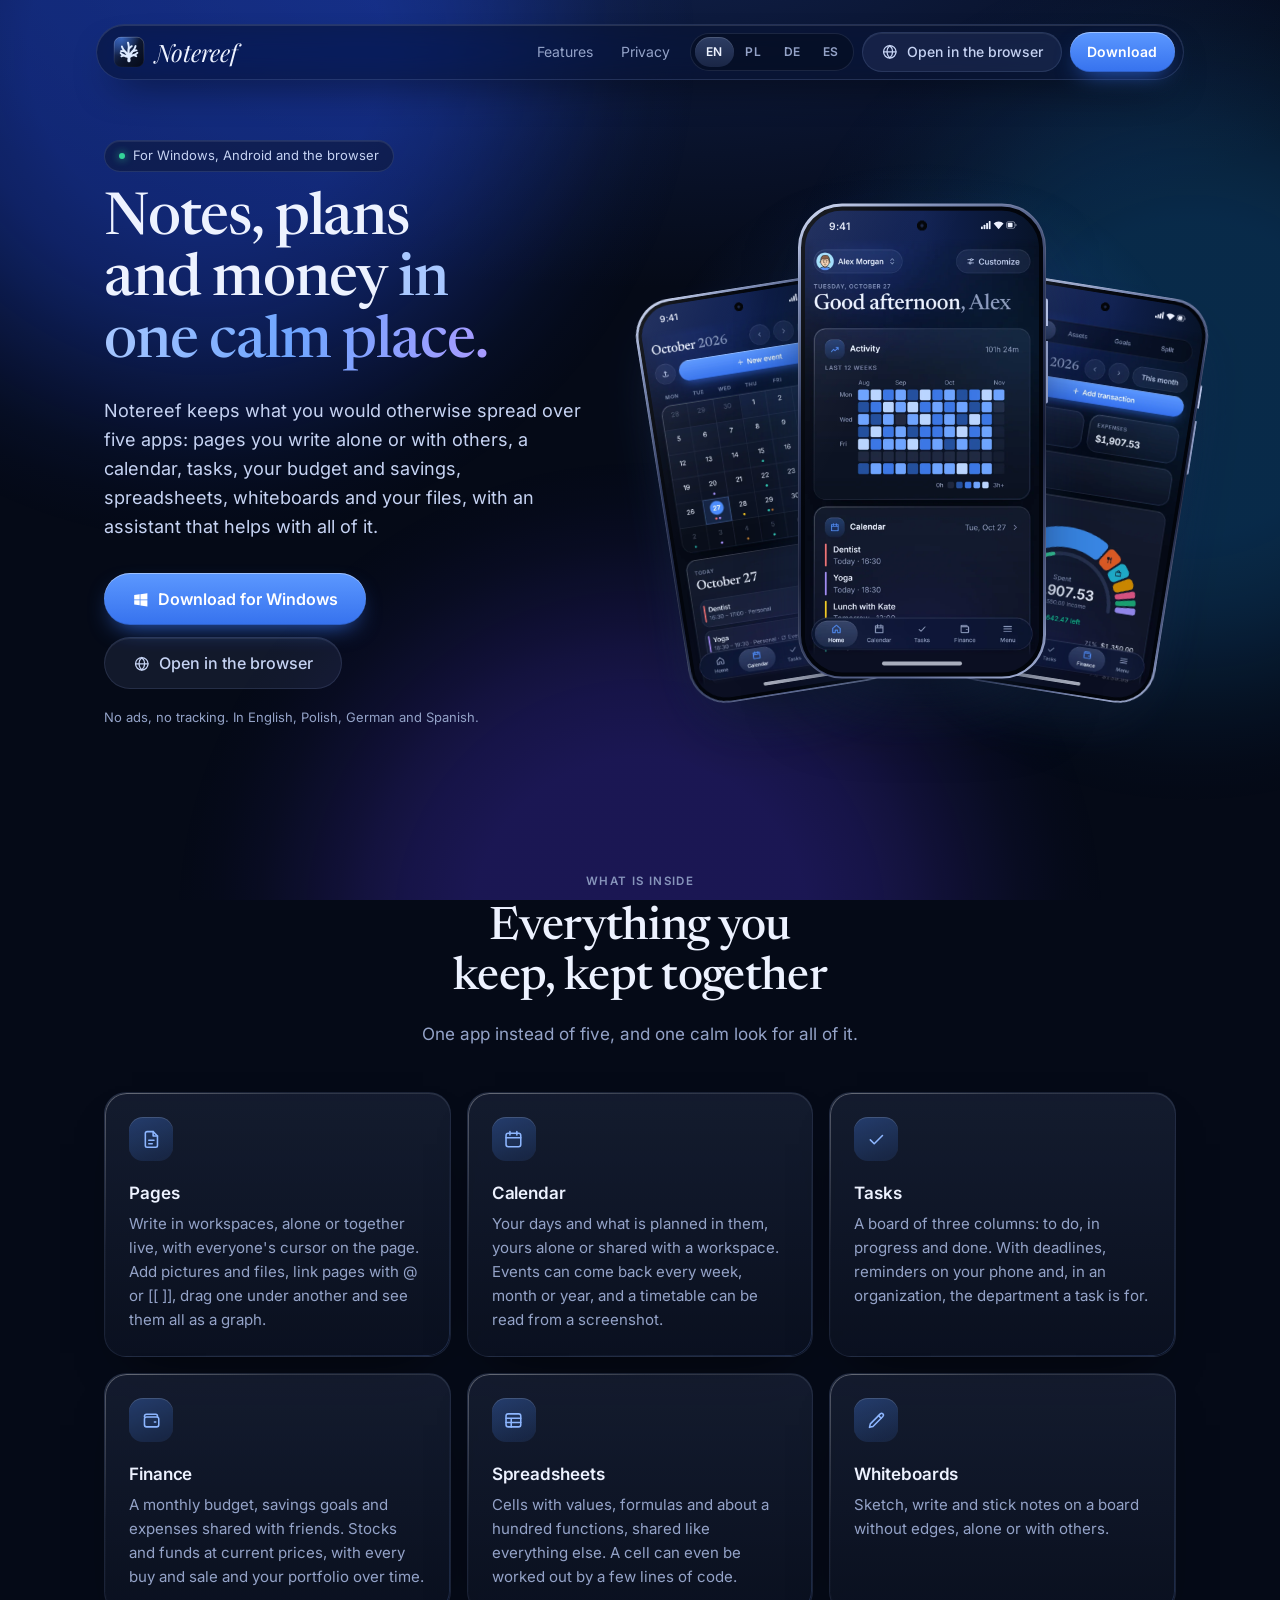
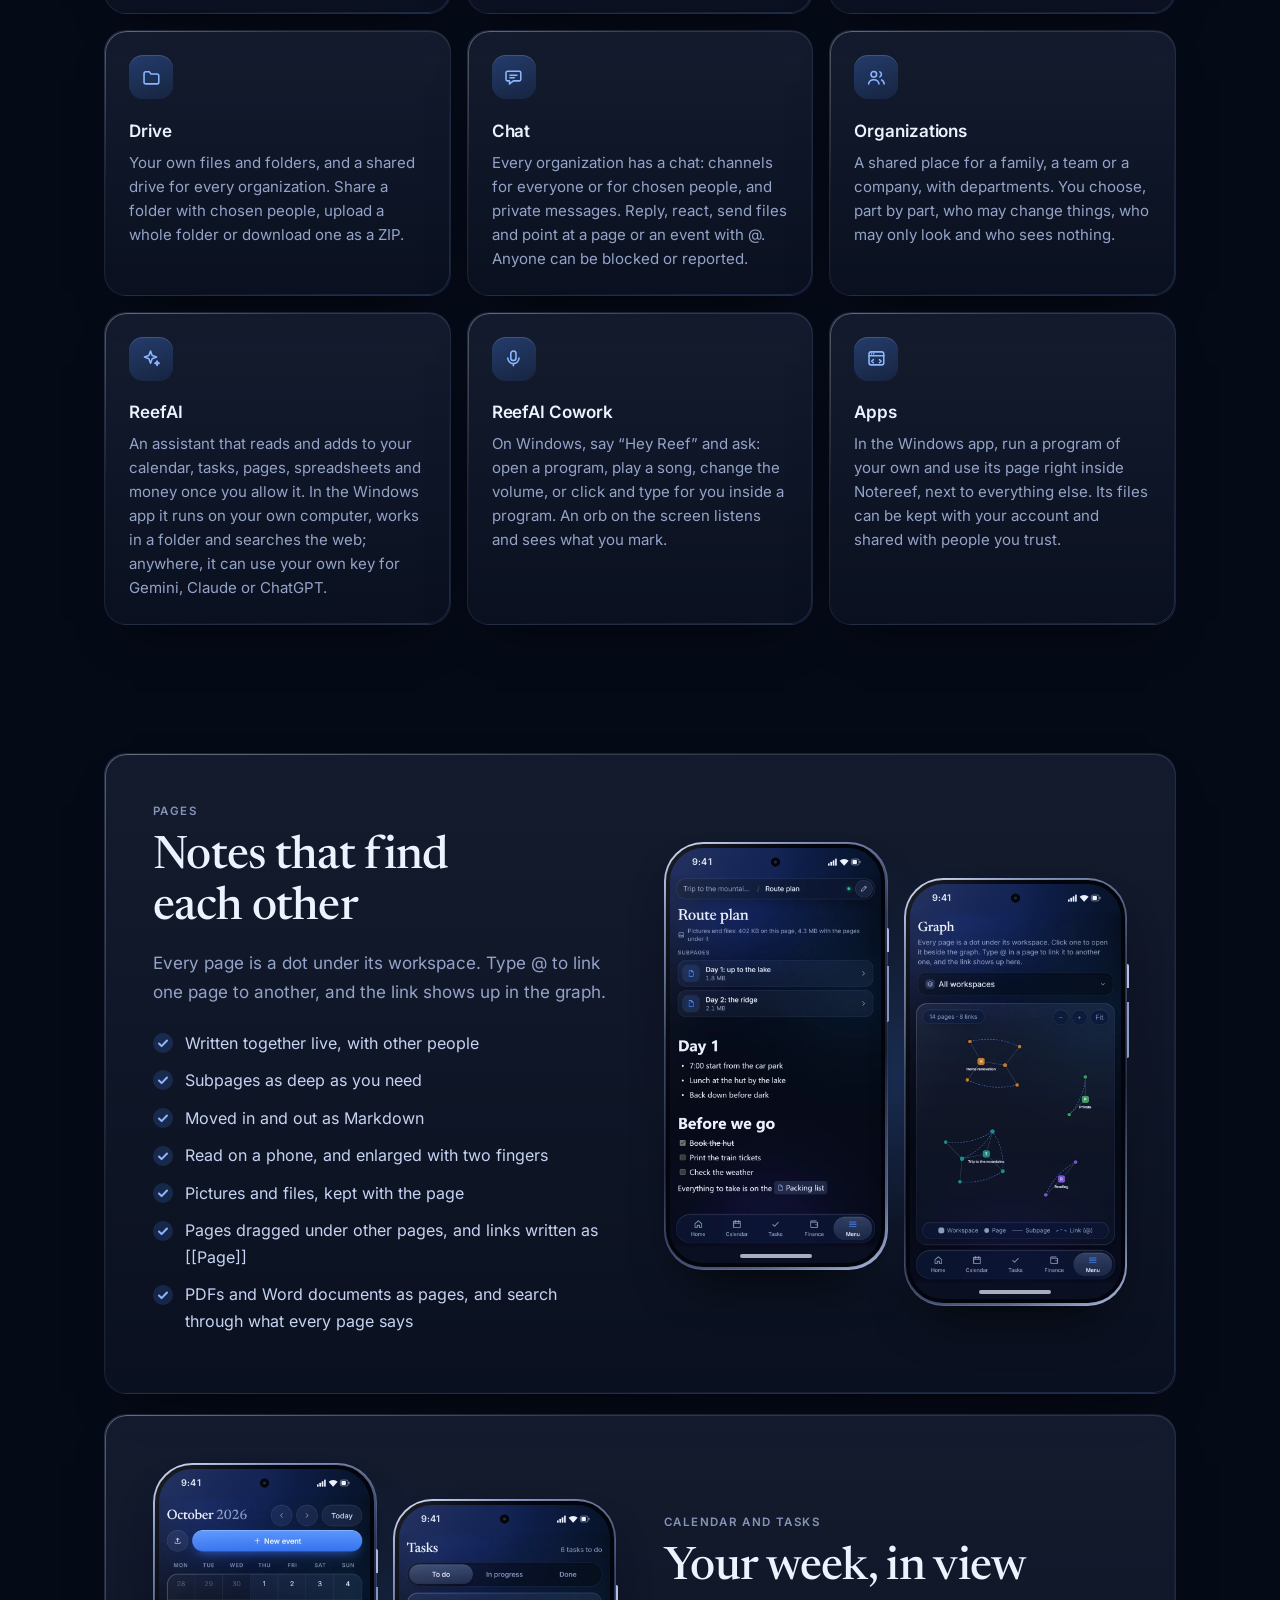
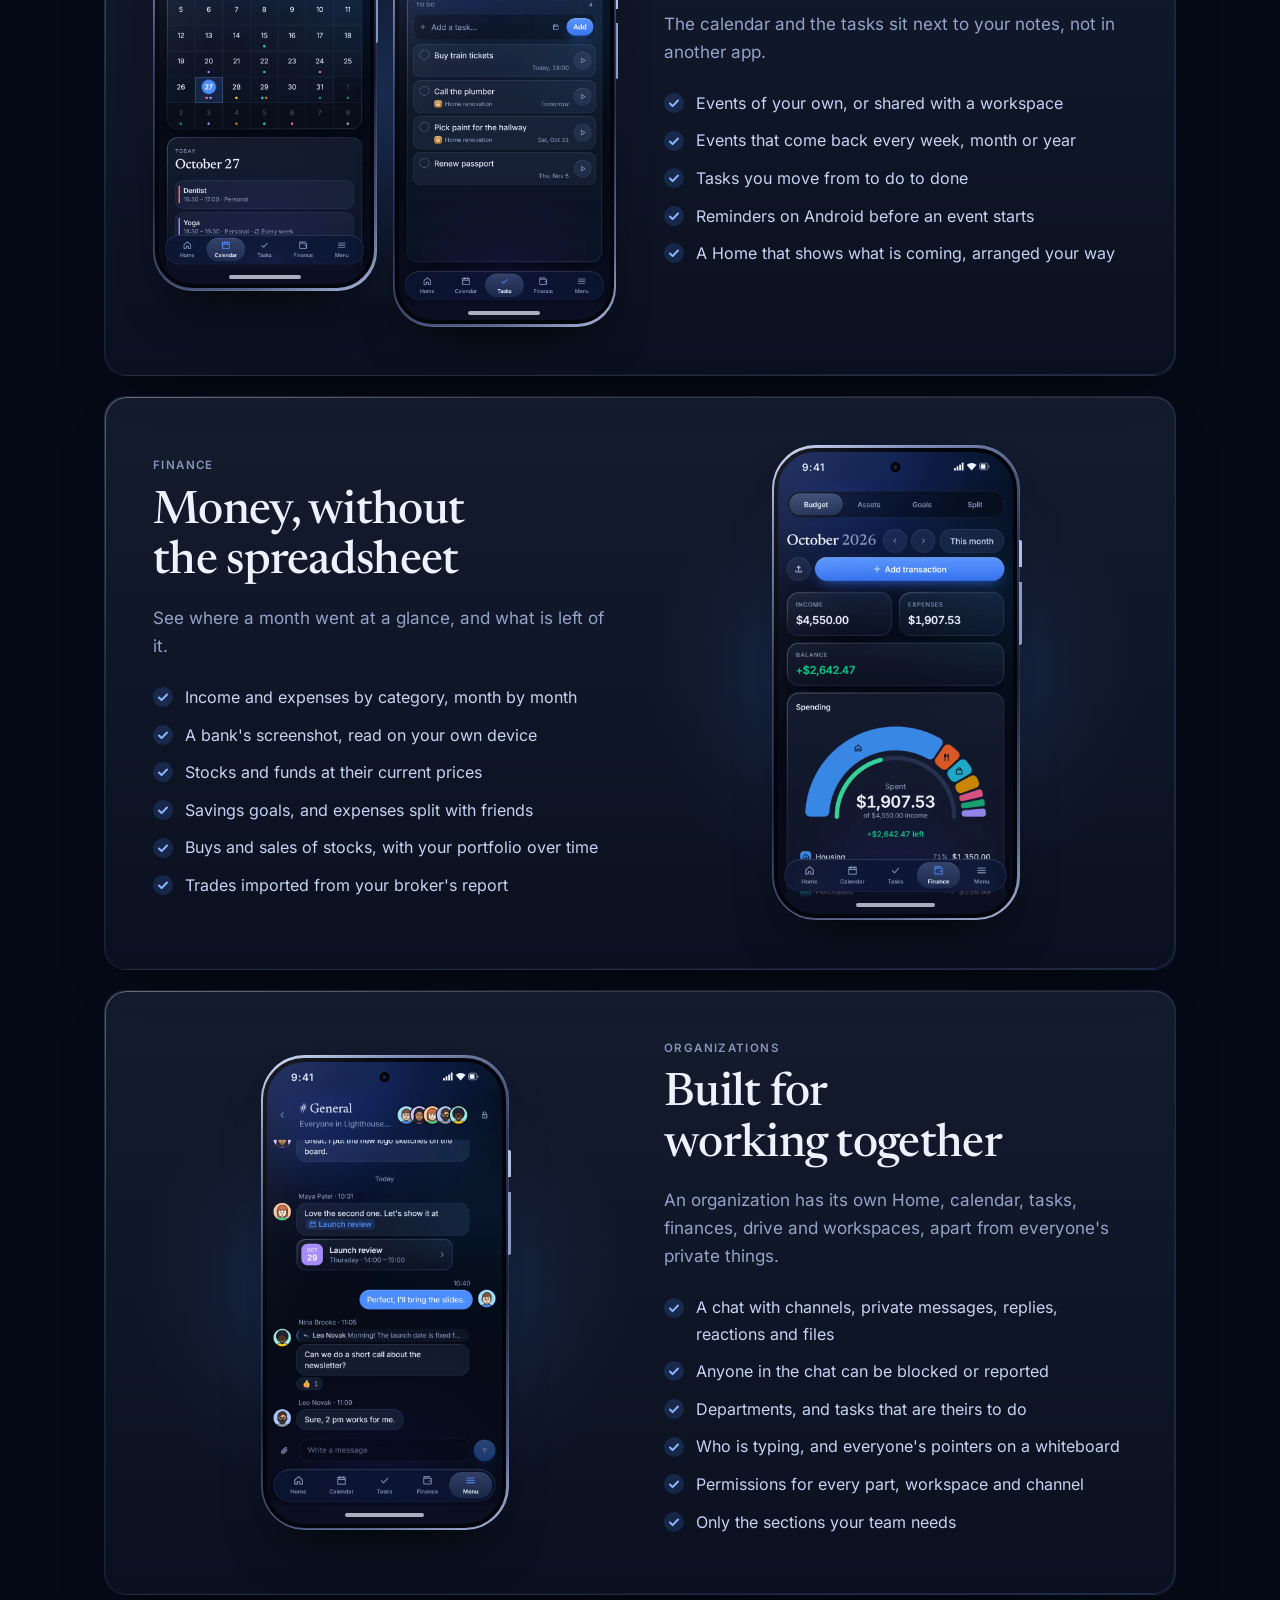
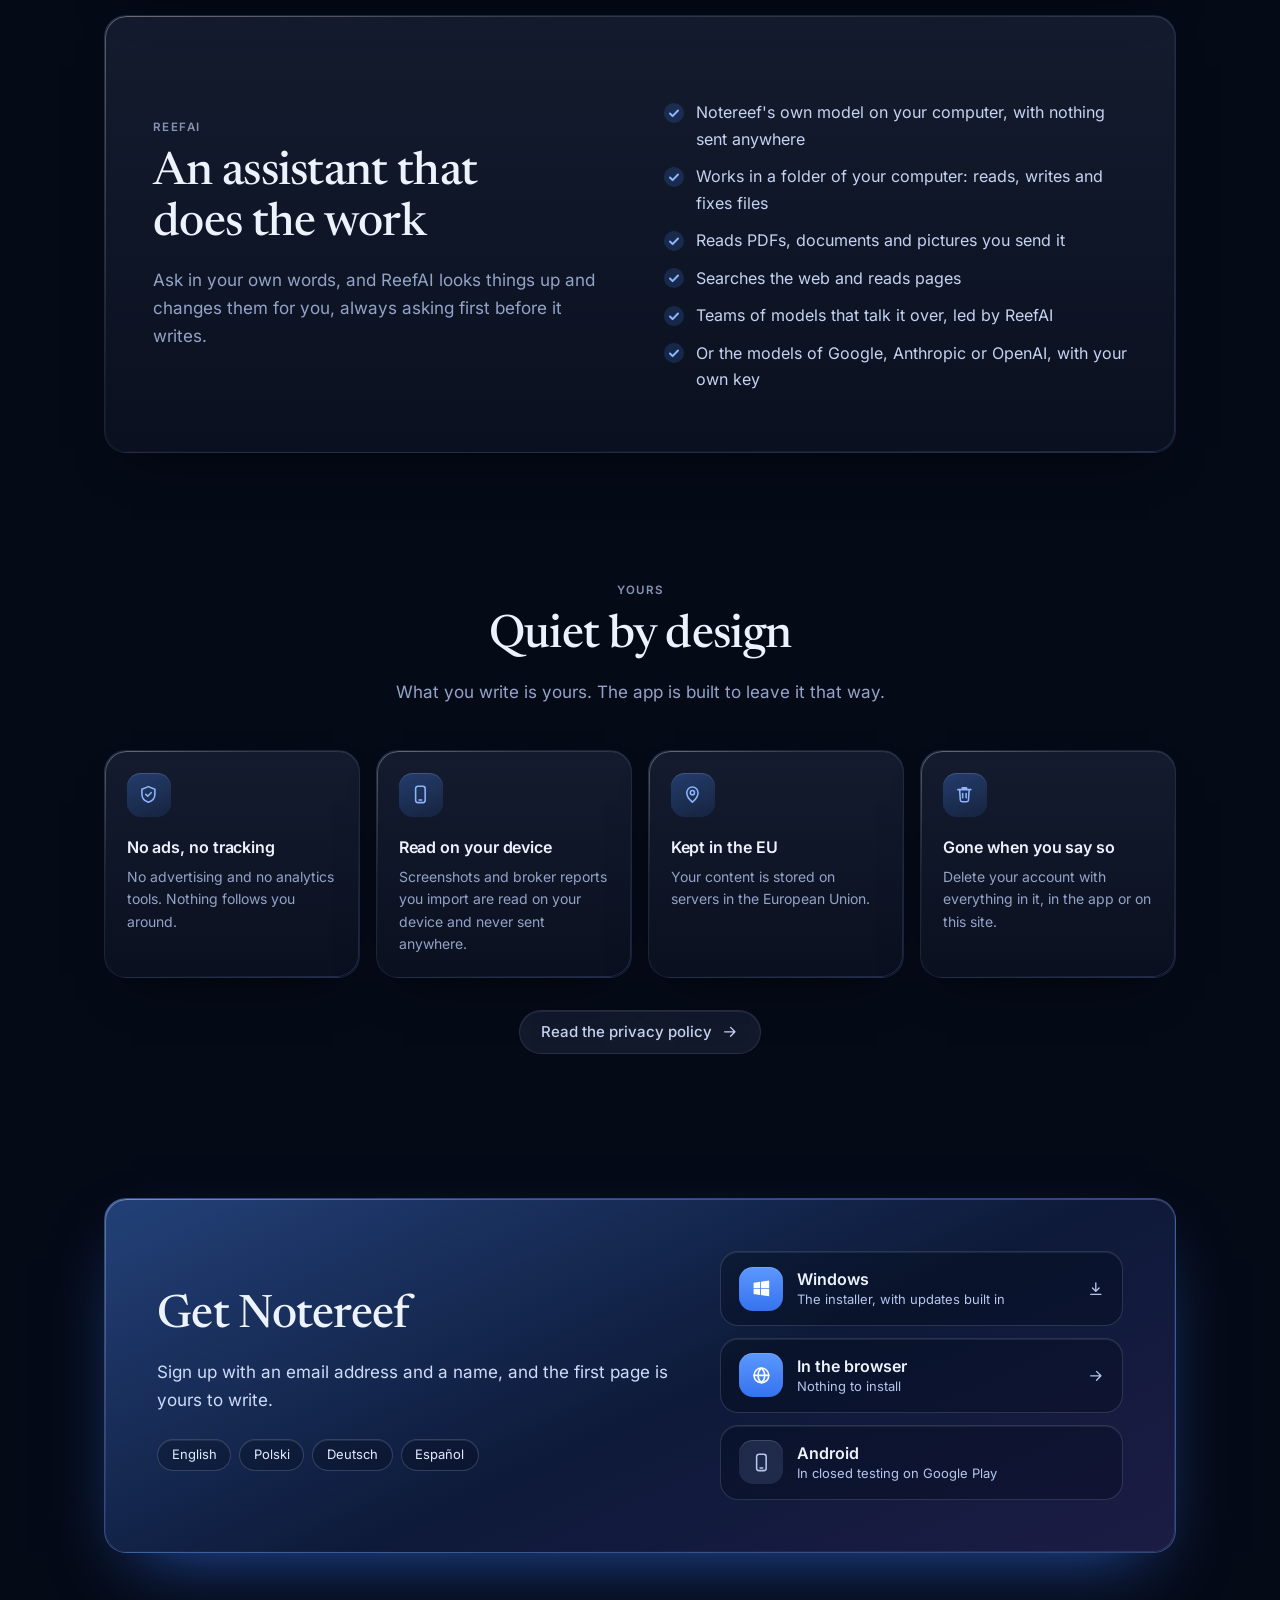
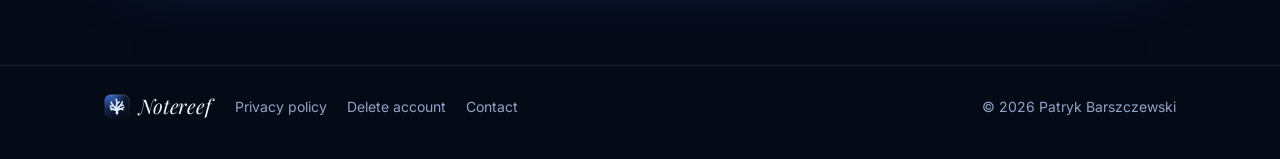
==== commit e3fa1f5a: "0.0.3.7" ====
--- a/index.html
+++ b/index.html
@@ -316,6 +316,7 @@
               <li>Read on a phone, and enlarged with two fingers</li>
               <li>Pictures and files, kept with the page</li>
               <li>Pages dragged under other pages, and links written as [[Page]]</li>
+              <li>PDFs and Word documents as pages, and search through what every page says</li>
             </ul>
           </div>
           <div class="screens">
@@ -398,6 +399,7 @@
               <li>Stocks and funds at their current prices</li>
               <li>Savings goals, and expenses split with friends</li>
               <li>Buys and sales of stocks, with your portfolio over time</li>
+              <li>Trades imported from your broker's report</li>
             </ul>
           </div>
           <div class="screens">
@@ -427,6 +429,7 @@
               <li>A chat with channels, private messages, replies, reactions and files</li>
               <li>Anyone in the chat can be blocked or reported</li>
               <li>Departments, and tasks that are theirs to do</li>
+              <li>Who is typing, and everyone's pointers on a whiteboard</li>
               <li>Permissions for every part, workspace and channel</li>
               <li>Only the sections your team needs</li>
             </ul>
@@ -481,7 +484,7 @@
           <article class="card feature rise" style="--after: 0.06s">
             <span class="tile"><svg class="line"><use href="#i-device" /></svg></span>
             <h3>Read on your device</h3>
-            <p>Screenshots you import are read on your device and never sent anywhere.</p>
+            <p>Screenshots and broker reports you import are read on your device and never sent anywhere.</p>
           </article>
           <article class="card feature rise" style="--after: 0.12s">
             <span class="tile"><svg class="line"><use href="#i-pin" /></svg></span>
@@ -708,6 +711,7 @@
               <li>Czytanie na telefonie i powiększanie dwoma palcami</li>
               <li>Obrazy i pliki trzymane razem ze stroną</li>
               <li>Strony przeciągane pod inne strony i linki pisane jako [[Strona]]</li>
+              <li>PDF-y i dokumenty Worda jako strony oraz wyszukiwanie w treści wszystkich stron</li>
             </ul>
           </div>
           <div class="screens">
@@ -790,6 +794,7 @@
               <li>Akcje i fundusze w aktualnych cenach</li>
               <li>Cele oszczędnościowe i wydatki dzielone ze znajomymi</li>
               <li>Kupno i sprzedaż akcji oraz wartość portfela w czasie</li>
+              <li>Transakcje wczytane z raportu maklerskiego</li>
             </ul>
           </div>
           <div class="screens">
@@ -819,6 +824,7 @@
               <li>Czat z kanałami, prywatnymi wiadomościami, odpowiedziami, reakcjami i plikami</li>
               <li>Każdą osobę na czacie można zablokować lub zgłosić</li>
               <li>Wydziały i zadania, które mają wykonać</li>
+              <li>Widać, kto pisze, i wskaźniki innych osób na tablicy</li>
               <li>Uprawnienia do każdej części, przestrzeni i kanału</li>
               <li>Tylko te sekcje, których potrzebuje Twój zespół</li>
             </ul>
@@ -874,8 +880,8 @@
             <span class="tile"><svg class="line"><use href="#i-device" /></svg></span>
             <h3>Odczyt na urządzeniu</h3>
             <p>
-              Importowane zrzuty ekranu są odczytywane na Twoim urządzeniu i nigdzie nie są
-              wysyłane.
+              Importowane zrzuty ekranu i raporty maklerskie są odczytywane na Twoim urządzeniu
+              i nigdzie nie są wysyłane.
             </p>
           </article>
           <article class="card feature rise" style="--after: 0.12s">
@@ -1108,6 +1114,7 @@
               <li>Auf dem Handy gelesen und mit zwei Fingern vergrößert</li>
               <li>Bilder und Dateien, bei der Seite aufbewahrt</li>
               <li>Seiten, die unter andere Seiten gezogen werden, und Links als [[Seite]]</li>
+              <li>PDFs und Word-Dokumente als Seiten, und Suche im Text aller Seiten</li>
             </ul>
           </div>
           <div class="screens">
@@ -1191,6 +1198,7 @@
               <li>Aktien und Fonds zu ihren aktuellen Kursen</li>
               <li>Sparziele und mit Freunden geteilte Ausgaben</li>
               <li>Käufe und Verkäufe von Aktien und dein Depot im Zeitverlauf</li>
+              <li>Trades aus dem Bericht deines Brokers importiert</li>
             </ul>
           </div>
           <div class="screens">
@@ -1220,6 +1228,7 @@
               <li>Ein Chat mit Kanälen, privaten Nachrichten, Antworten, Reaktionen und Dateien</li>
               <li>Im Chat lässt sich jede Person blockieren oder melden</li>
               <li>Abteilungen und Aufgaben, die sie zu erledigen haben</li>
+              <li>Wer gerade schreibt, und die Zeiger der anderen auf einem Whiteboard</li>
               <li>Berechtigungen für jeden Bereich, Arbeitsbereich und Kanal</li>
               <li>Nur die Bereiche, die dein Team braucht</li>
             </ul>
@@ -1275,8 +1284,8 @@
             <span class="tile"><svg class="line"><use href="#i-device" /></svg></span>
             <h3>Auf deinem Gerät gelesen</h3>
             <p>
-              Screenshots, die du importierst, werden auf deinem Gerät gelesen und nirgendwohin
-              gesendet.
+              Screenshots und Broker-Berichte, die du importierst, werden auf deinem Gerät gelesen
+              und nirgendwohin gesendet.
             </p>
           </article>
           <article class="card feature rise" style="--after: 0.12s">
@@ -1508,6 +1517,7 @@
               <li>Se leen en el teléfono y se amplían con dos dedos</li>
               <li>Imágenes y archivos guardados con la página</li>
               <li>Páginas arrastradas debajo de otras, y enlaces escritos como [[Página]]</li>
+              <li>PDF y documentos de Word como páginas, y búsqueda en el texto de todas las páginas</li>
             </ul>
           </div>
           <div class="screens">
@@ -1590,6 +1600,7 @@
               <li>Acciones y fondos a sus precios actuales</li>
               <li>Metas de ahorro y gastos repartidos con amigos</li>
               <li>Compras y ventas de acciones, con tu cartera a lo largo del tiempo</li>
+              <li>Operaciones importadas del informe de tu bróker</li>
             </ul>
           </div>
           <div class="screens">
@@ -1619,6 +1630,7 @@
               <li>Un chat con canales, mensajes privados, respuestas, reacciones y archivos</li>
               <li>Cualquier persona del chat puede ser bloqueada o denunciada</li>
               <li>Departamentos y tareas que les tocan</li>
+              <li>Quién está escribiendo, y los punteros de los demás en una pizarra</li>
               <li>Permisos para cada parte, espacio y canal</li>
               <li>Solo las secciones que tu equipo necesita</li>
             </ul>
@@ -1674,8 +1686,8 @@
             <span class="tile"><svg class="line"><use href="#i-device" /></svg></span>
             <h3>Se lee en tu dispositivo</h3>
             <p>
-              Las capturas de pantalla que importas se leen en tu dispositivo y no se envían a
-              ninguna parte.
+              Las capturas de pantalla y los informes del bróker que importas se leen en tu
+              dispositivo y no se envían a ninguna parte.
             </p>
           </article>
           <article class="card feature rise" style="--after: 0.12s">
